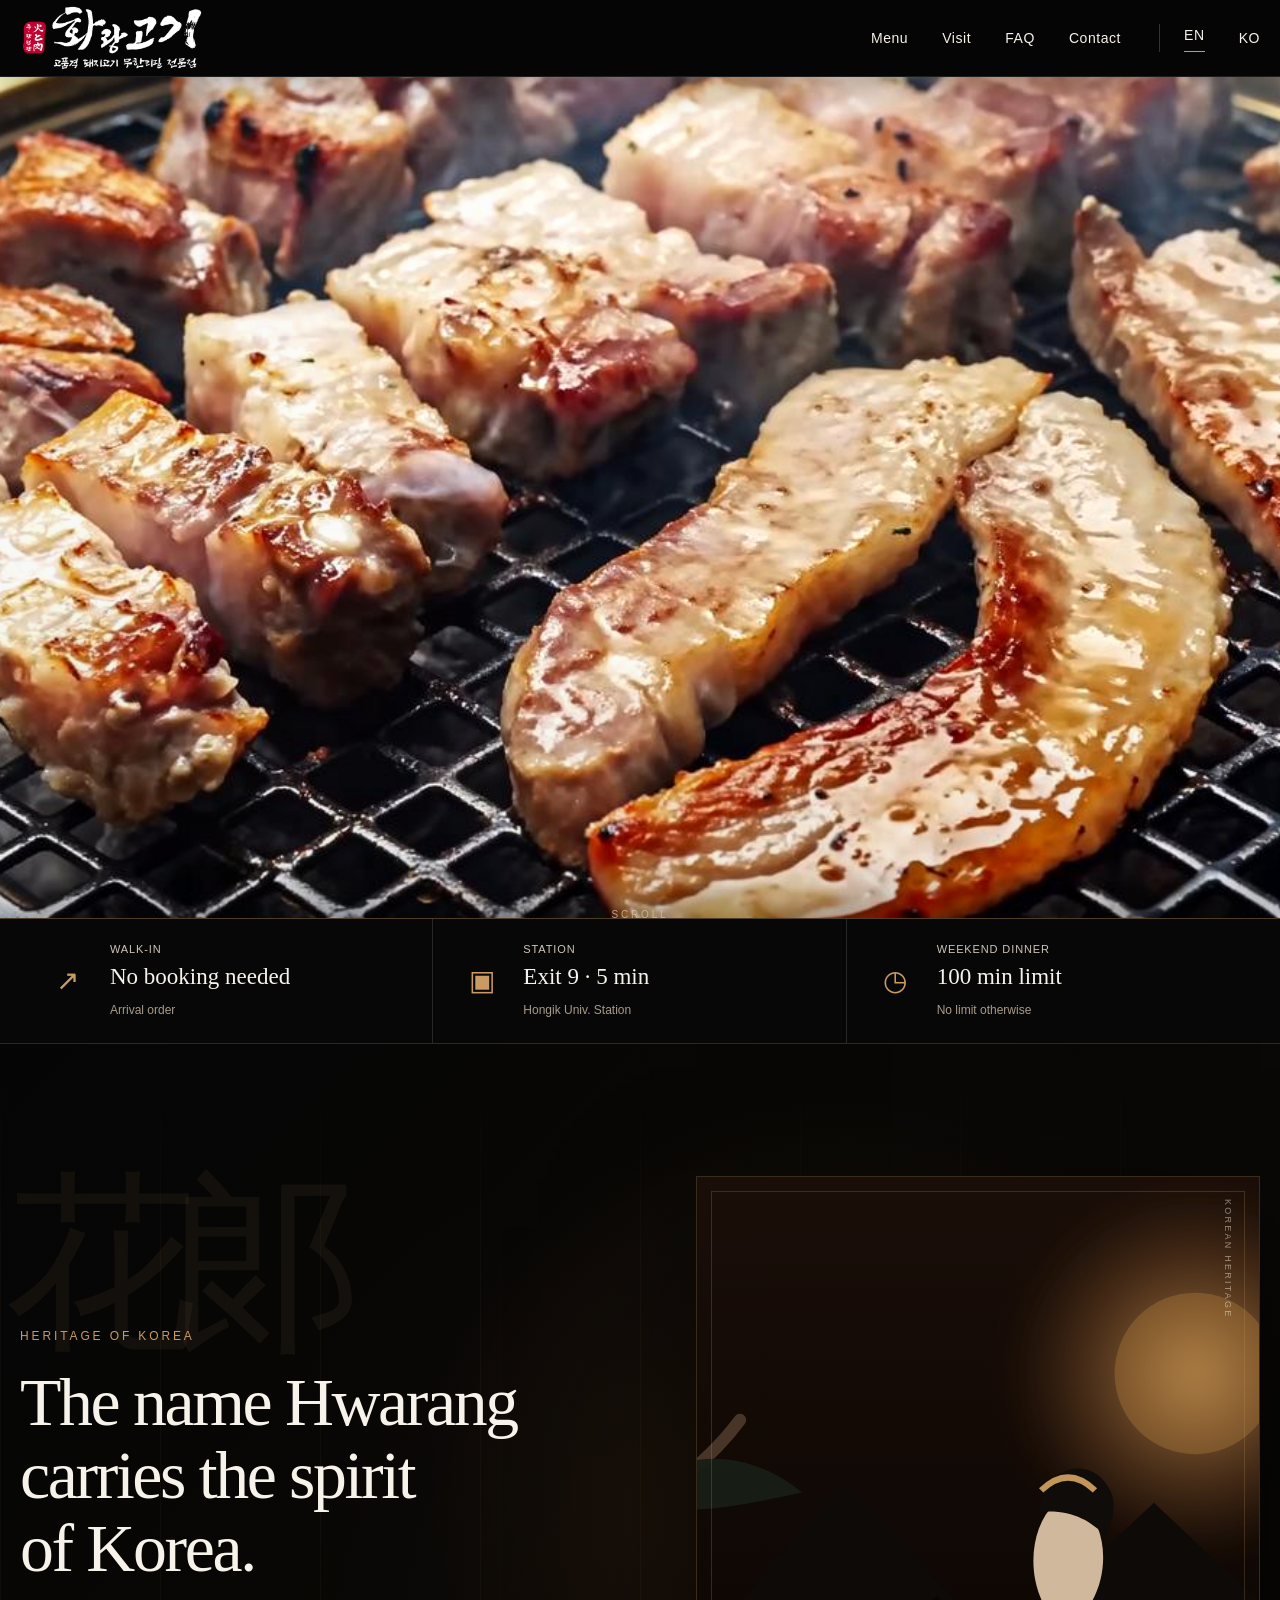
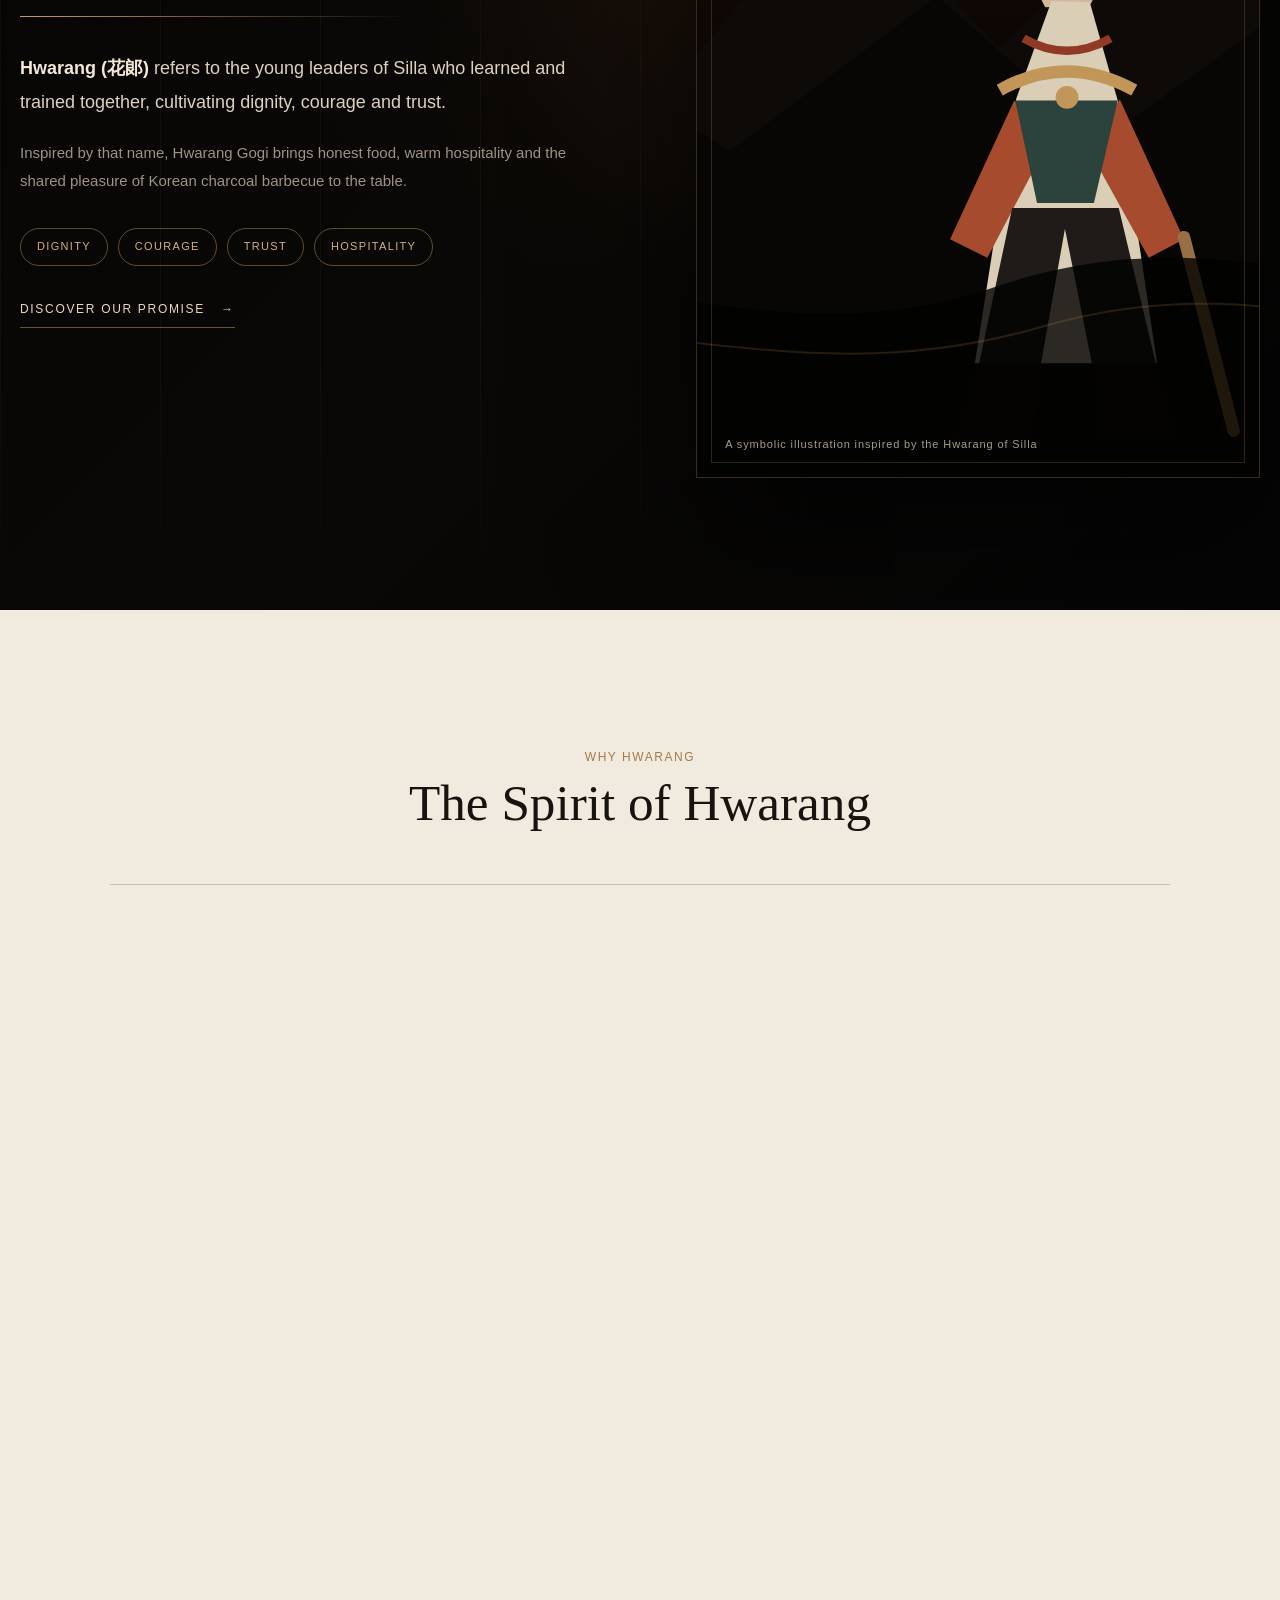
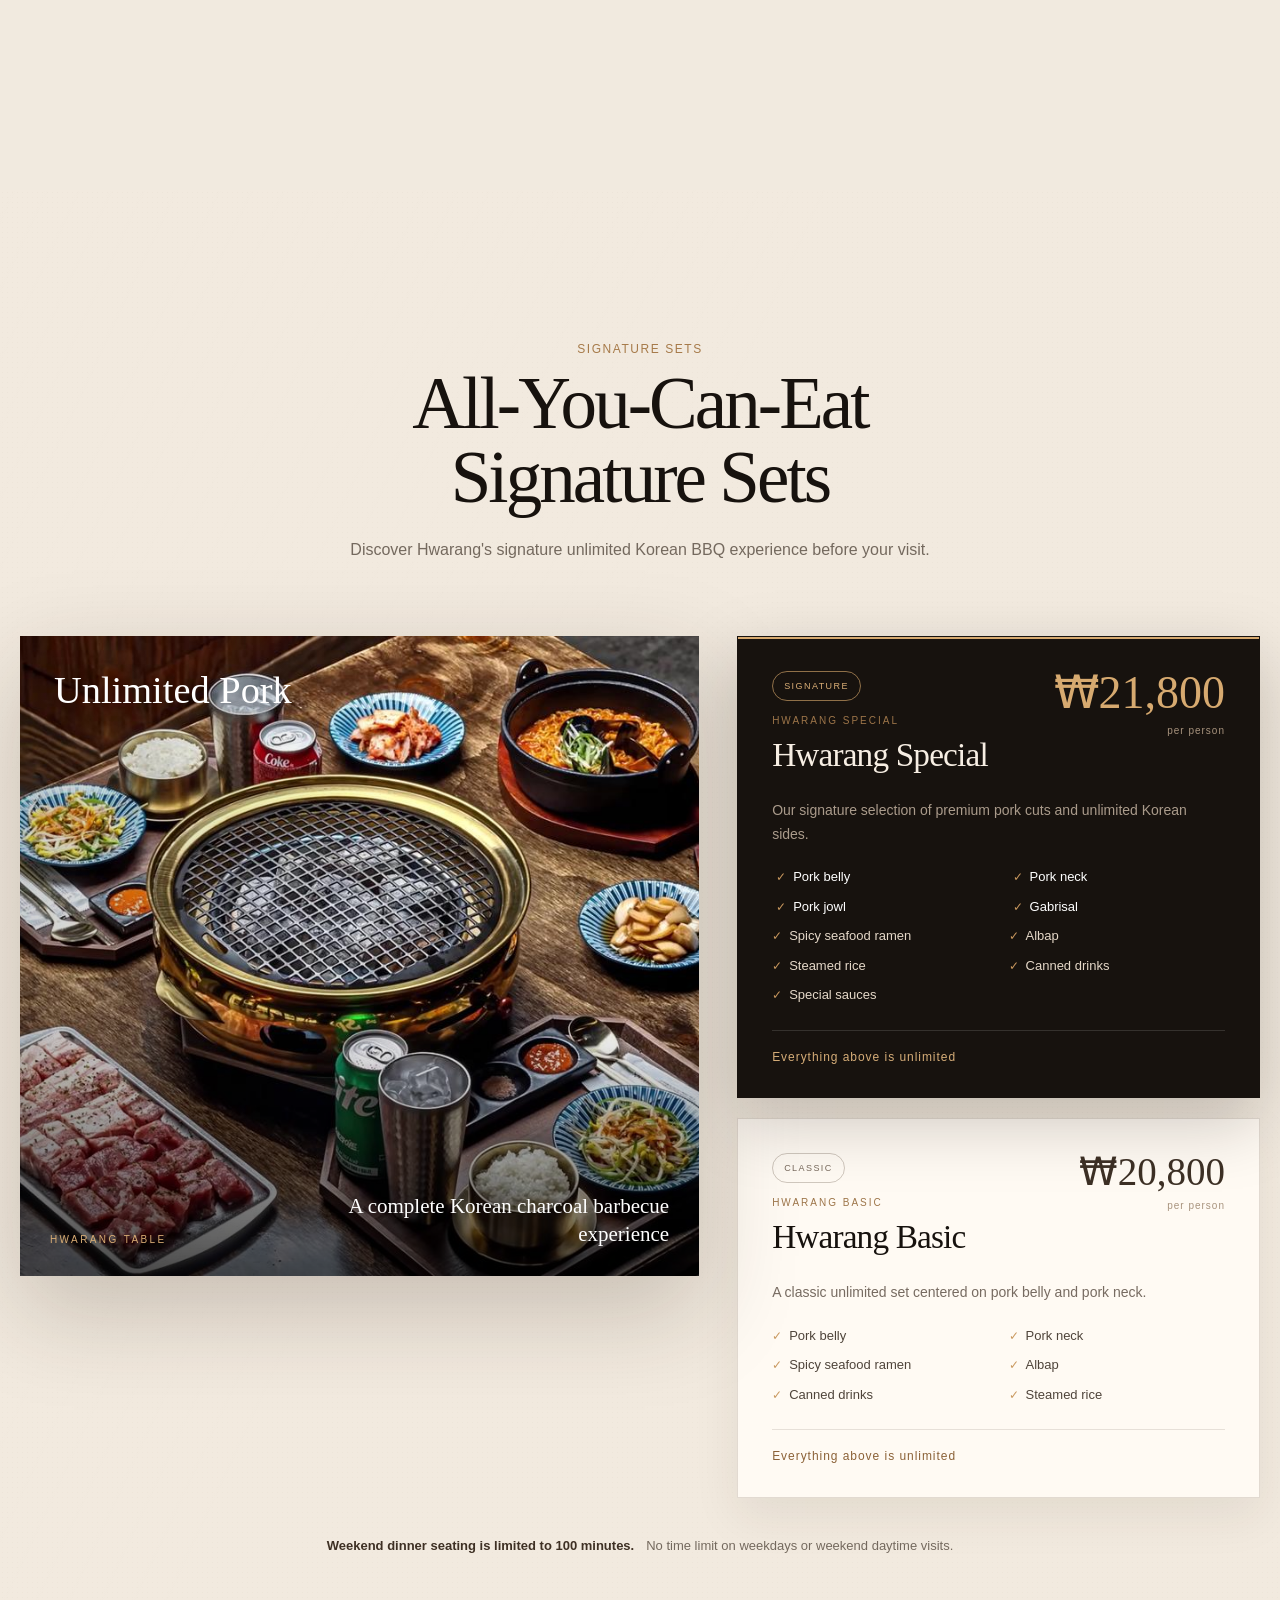
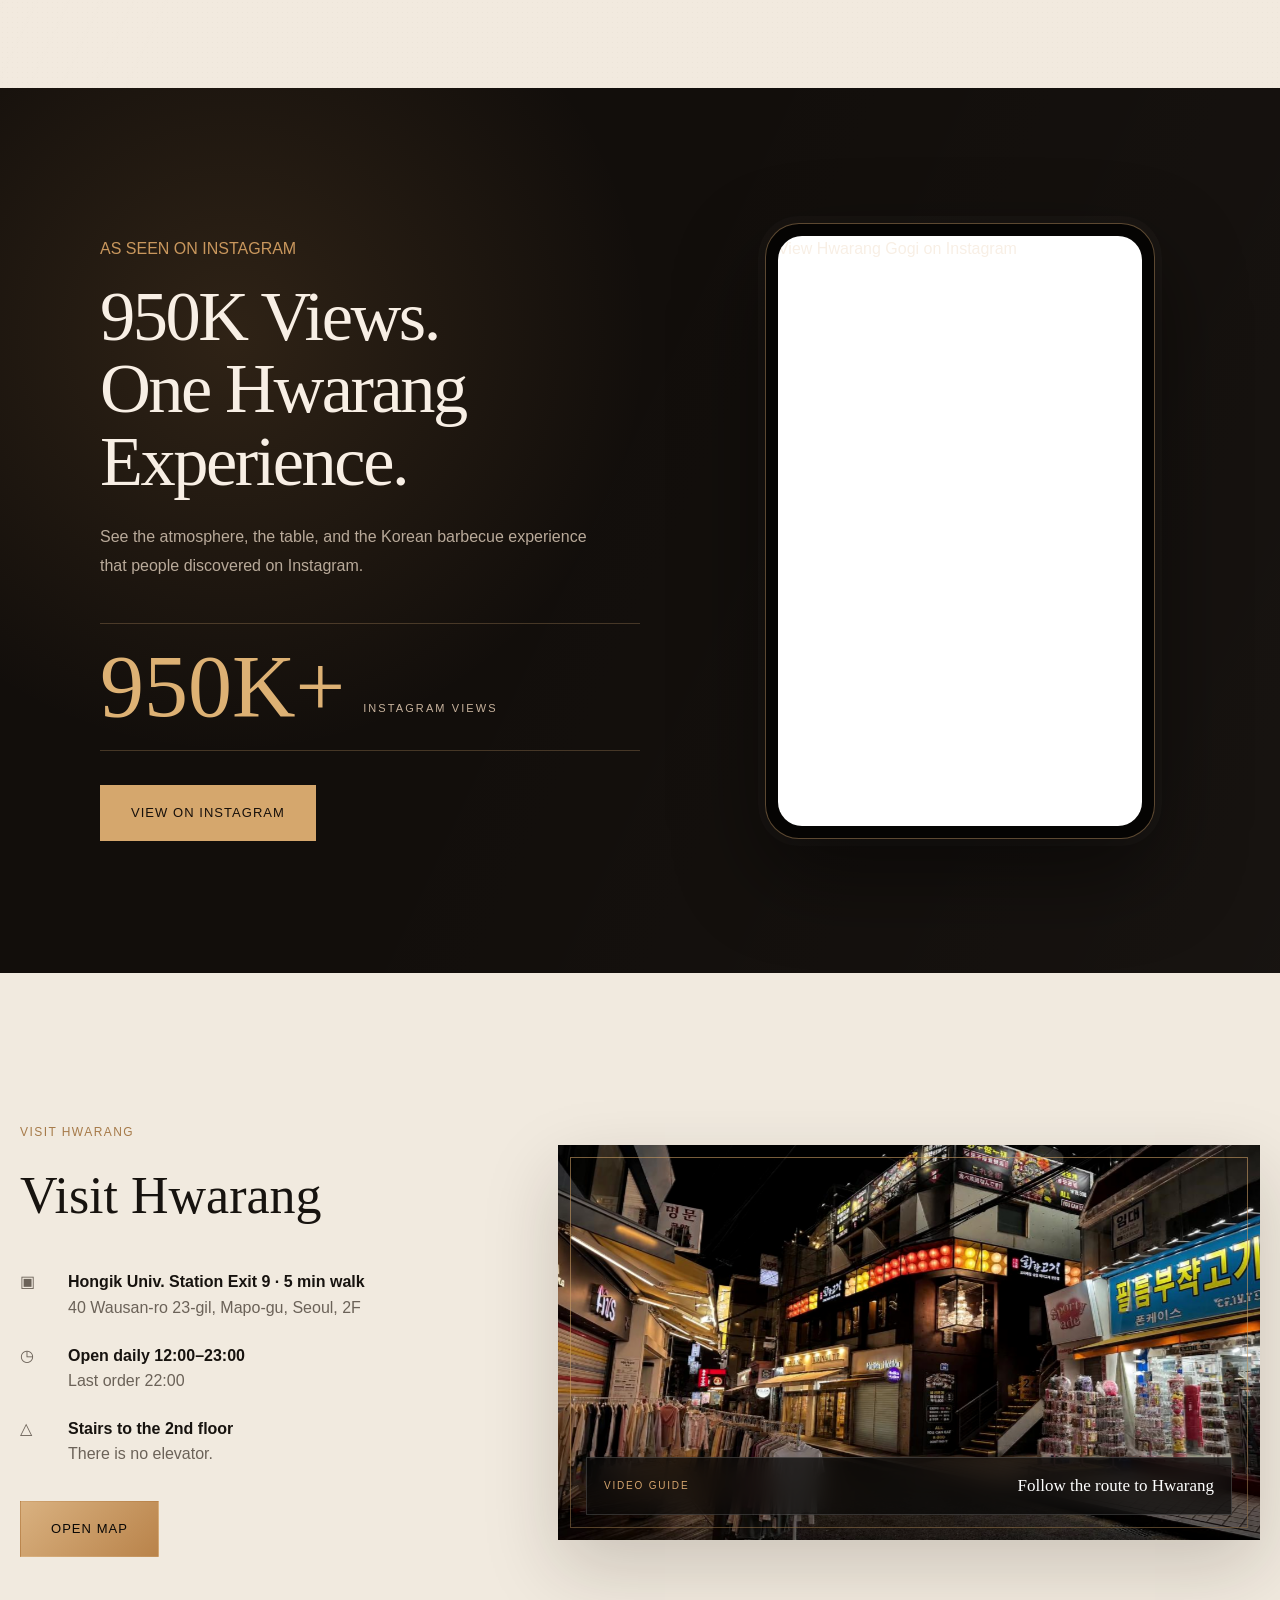
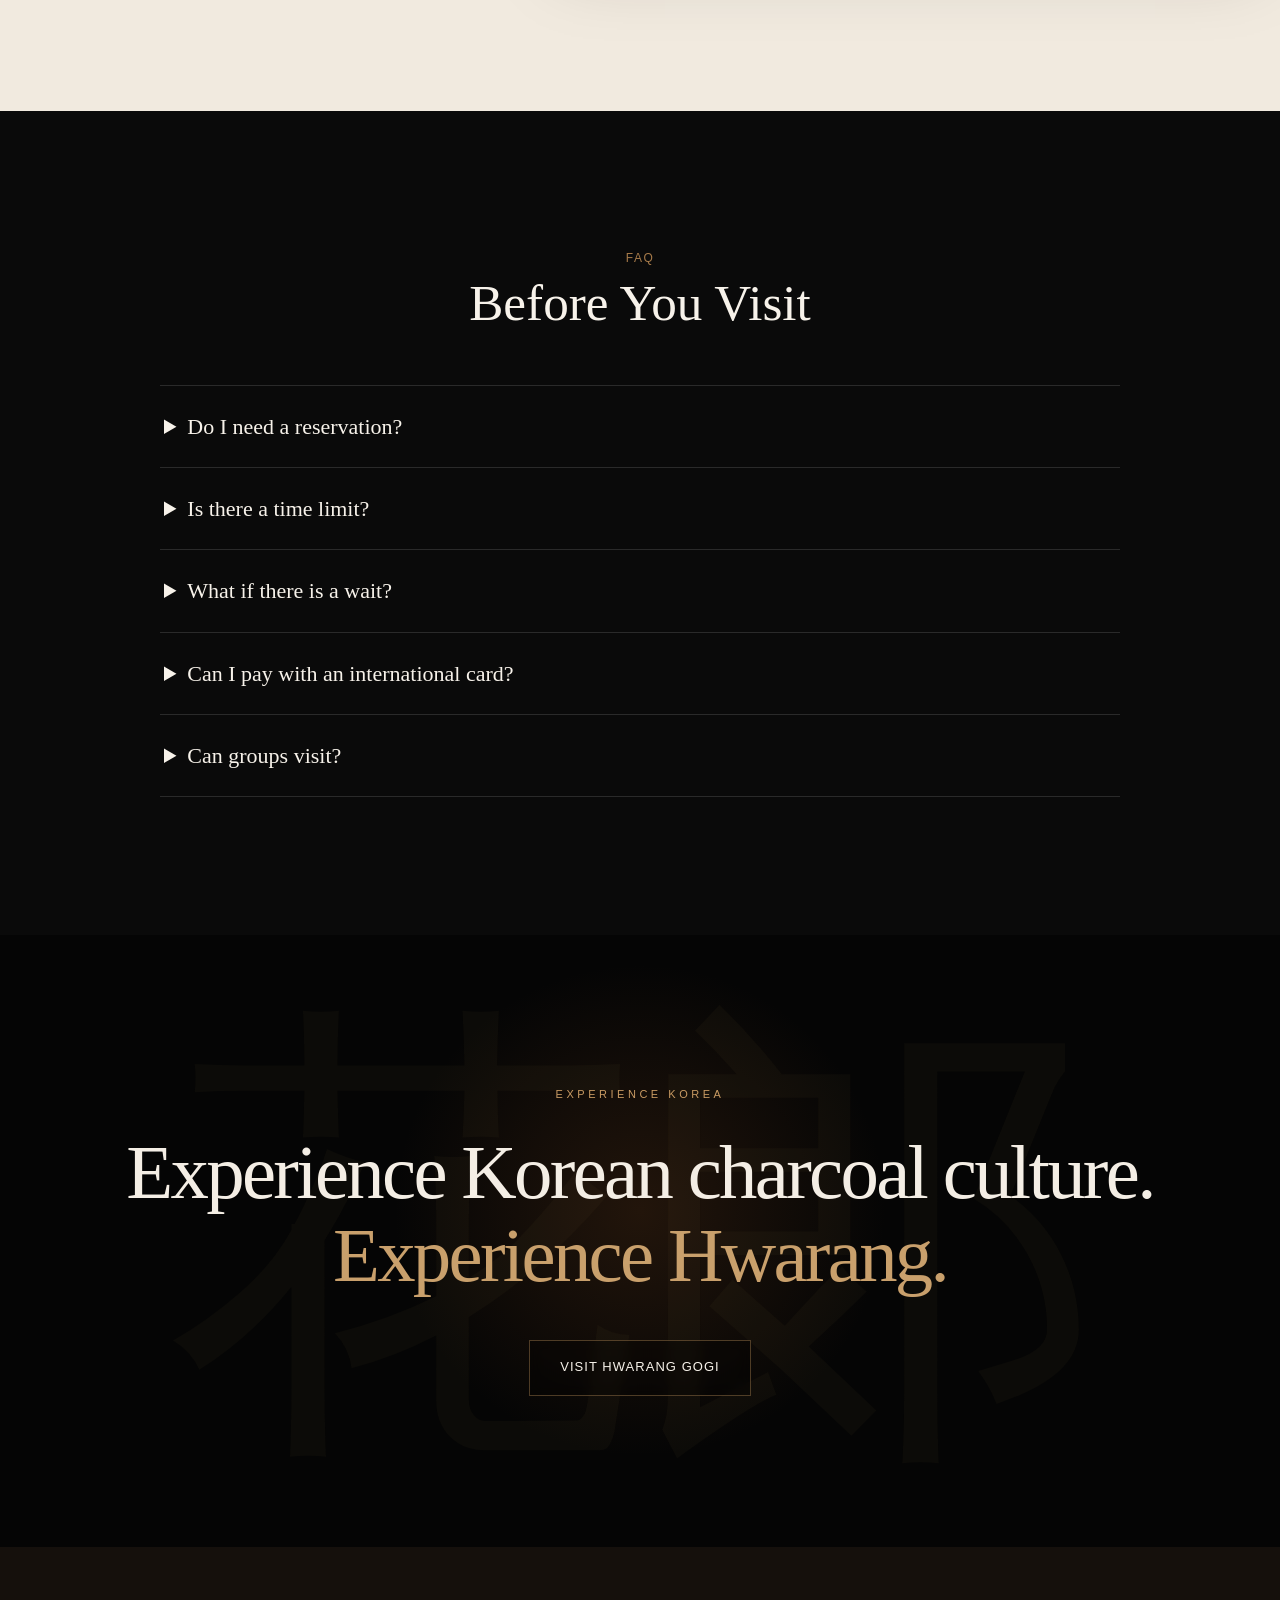
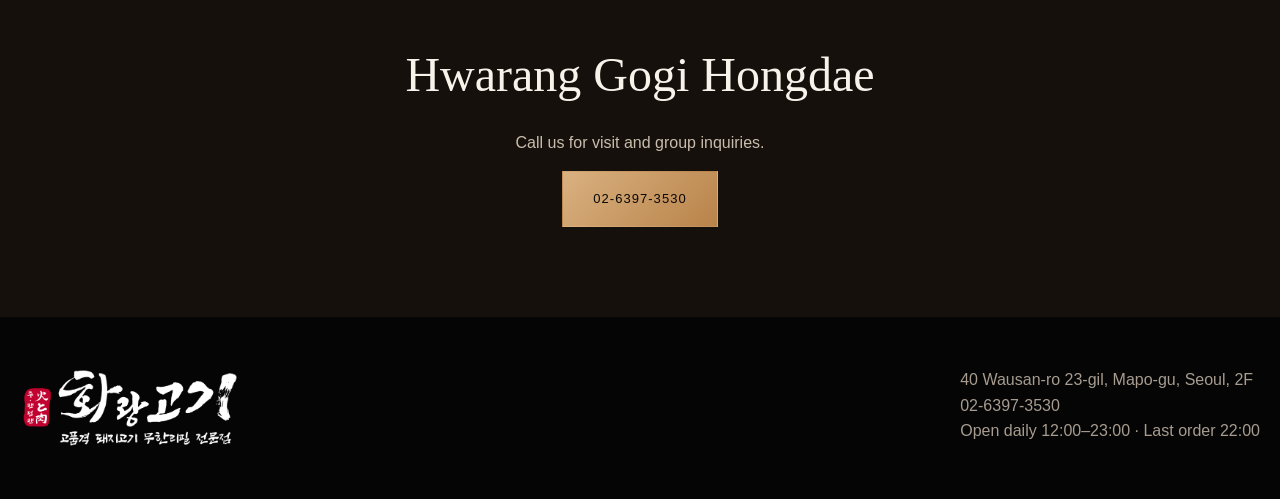
==== index.html @ f0b46b27 "Add files via upload" ====
<!DOCTYPE html>

<html lang="en"><head><meta charset="utf-8"/><meta content="width=device-width,initial-scale=1" name="viewport"/><title>Hwarang Gogi Hongdae | Charcoal All-You-Can-Eat Korean BBQ</title><meta content="Charcoal all-you-can-eat Korean pork BBQ near Hongik Univ. Station Exit 9. Standard ₩20,800 and Special ₩21,800. Walk-ins welcome." name="description"/><link rel="preconnect" href="https://fonts.googleapis.com"/><link rel="preconnect" href="https://fonts.gstatic.com" crossorigin/><link href="https://fonts.googleapis.com/css2?family=Nanum+Brush+Script&display=swap" rel="stylesheet"/><link href="assets/css/main.css?v=29.3" rel="stylesheet"/><link href="favicon-32.png" rel="icon" type="image/png" sizes="32x32"/><link href="apple-touch-icon.png" rel="apple-touch-icon"/><link href="https://hwaranggogihd.com/" rel="canonical"/><link href="https://hwaranggogihd.com/" hreflang="en" rel="alternate"/><link href="https://hwaranggogihd.com/ko/" hreflang="ko" rel="alternate"/><link href="https://hwaranggogihd.com/" hreflang="x-default" rel="alternate"/><meta content="Hwarang Gogi Hongdae | Charcoal All-You-Can-Eat Korean BBQ" property="og:title"/><meta content="Charcoal all-you-can-eat Korean pork BBQ near Hongik Univ. Station Exit 9. Standard ₩20,800 and Special ₩21,800. Walk-ins welcome." property="og:description"/><meta content="https://hwaranggogihd.com/assets/img/hero-grill.jpg" property="og:image"/><meta content="restaurant.restaurant" property="og:type"/><meta content="https://hwaranggogihd.com/" property="og:url"/><meta content="Hwarang Gogi Hongdae" property="og:site_name"/><meta content="en_US" property="og:locale"/><meta content="ko_KR" property="og:locale:alternate"/><meta content="1200" property="og:image:width"/><meta content="630" property="og:image:height"/><meta content="Hwarang Gogi Hongdae charcoal Korean BBQ table" property="og:image:alt"/><meta content="summary_large_image" name="twitter:card"/><meta content="Hwarang Gogi Hongdae | Charcoal All-You-Can-Eat Korean BBQ" name="twitter:title"/><meta content="Charcoal all-you-can-eat Korean pork BBQ near Hongik Univ. Station Exit 9. Standard ₩20,800 and Special ₩21,800." name="twitter:description"/><meta content="https://hwaranggogihd.com/assets/img/hero-grill.jpg" name="twitter:image"/><script type="application/ld+json">{"@context":"https://schema.org","@type":"Restaurant","name":"Hwarang Gogi Hongdae","alternateName":"화랑고기 홍대점","url":"https://hwaranggogihd.com/","image":["https://hwaranggogihd.com/assets/img/hero-grill.jpg","https://hwaranggogihd.com/assets/img/hwarang-signature-v24-poster.jpg"],"servesCuisine":["Korean BBQ","Korean Pork BBQ"],"priceRange":"₩₩","telephone":"+82-2-6397-3530","acceptsReservations":false,"hasMenu":"https://hwaranggogihd.com/#menu","address":{"@type":"PostalAddress","streetAddress":"2F, 40 Wausan-ro 23-gil","addressLocality":"Mapo-gu","addressRegion":"Seoul","addressCountry":"KR"}}</script>
<script type="application/ld+json">{"@context":"https://schema.org","@type":"FAQPage","mainEntity":[{"@type":"Question","name":"Do I need a reservation?","acceptedAnswer":{"@type":"Answer","text":"No reservation is needed. Guests are seated in the order they arrive."}},{"@type":"Question","name":"Is there a time limit?","acceptedAnswer":{"@type":"Answer","text":"Weekend evenings have a 100-minute time limit. There is no time limit on weekdays or weekend daytime."}},{"@type":"Question","name":"What if there is a wait?","acceptedAnswer":{"@type":"Answer","text":"Waiting times vary depending on when you visit. Please check with our staff for current seating availability."}},{"@type":"Question","name":"Can I pay with an international card?","acceptedAnswer":{"@type":"Answer","text":"Visa, Mastercard, and other internationally issued cards are accepted."}},{"@type":"Question","name":"Can groups visit?","acceptedAnswer":{"@type":"Answer","text":"Please call ahead for group visits. Calling does not guarantee a table."}}]}</script>
<script type="application/ld+json">{"@context":"https://schema.org","@type":"VideoObject","name":"Hwarang Gogi Hongdae — Charcoal Grilling","description":"Korean pork cuts grilling over charcoal at Hwarang Gogi Hongdae.","thumbnailUrl":"https://hwaranggogihd.com/assets/img/hero-v14-poster.jpg","contentUrl":"https://hwaranggogihd.com/assets/video/hwarang-hero-v14-1440p.mp4","duration":"PT8S"}</script>
<script type="application/ld+json">{"@context":"https://schema.org","@type":"VideoObject","name":"Hwarang Gogi Hongdae — Signature All-You-Can-Eat Table","description":"The Hwarang Special and Hwarang Basic all-you-can-eat sets at Hwarang Gogi Hongdae.","thumbnailUrl":"https://hwaranggogihd.com/assets/img/hwarang-signature-v24-poster.jpg","contentUrl":"https://hwaranggogihd.com/assets/video/hwarang-signature-v24.mp4","duration":"PT4S"}</script>
<script type="application/ld+json">{"@context":"https://schema.org","@type":"VideoObject","name":"Walking Directions to Hwarang Gogi Hongdae","description":"Walking route from Hongik Univ. Station Exit 9 to Hwarang Gogi Hongdae.","thumbnailUrl":"https://hwaranggogihd.com/assets/img/hwarang-visit-v18-poster.jpg","contentUrl":"https://hwaranggogihd.com/assets/video/hwarang-visit-v18.mp4","duration":"PT12S"}</script>
</head><body class="cinematic-site v25-site"><div aria-hidden="true" class="v25-splash"><div class="v25-splash-mark"><span class="v25-splash-hanja">花郞</span><span class="v25-splash-name">HWARANG</span></div></div>
<a class="skip-link" href="#main">Skip to content</a>
<header class="site-header"><div class="container"><a class="brand-logo" href="#hero"><img alt="Hwarang Gogi Hongdae" src="assets/img/hwarang-logo.png"/></a><div class="header-right"><nav aria-label="Main" class="desktop-nav"><a href="#menu">Menu</a><a href="#location">Visit</a><a href="#faq">FAQ</a><a href="#contact">Contact</a></nav><div class="desktop-lang"><a aria-current="true" href="index.html">EN</a><a href="ko/index.html">KO</a></div></div><button aria-controls="mobile-nav" aria-expanded="false" aria-label="Menu" class="nav-toggle" data-nav-toggle=""><span></span></button></div><nav aria-hidden="true" aria-label="Main" class="mobile-nav" id="mobile-nav" inert=""><a href="#menu">Menu</a><a href="#location">Visit</a><a href="#faq">FAQ</a><a href="#contact">Contact</a><a href="ko/index.html">한국어</a></nav></header>
<main id="main"><section class="hero hero-video cinematic-hero v15-hero v16-hero" data-hero-reveal="" id="hero">
<div aria-hidden="true" class="hero-bg" data-parallax="hero">
<video autoplay="" loop="" muted="" playsinline="" poster="assets/img/hero-v14-poster.jpg" preload="metadata">
<source src="assets/video/hwarang-hero-v14-1440p.mp4" type="video/mp4"/>
</video>
<div class="hero-shade"></div>
<div class="hero-ember"></div>
</div>
<div class="container hero-shell" data-cinema="hero-content">
<div class="hero-content hero-content-left">
<img alt="Hwarang Gogi Hongdae" class="hero-logo reveal-fire reveal-1" src="assets/img/hwarang-logo.png"/>
<h1 class="reveal-fire reveal-3">HWARANG GOGI<br/>CHARCOAL KOREAN<br/>PORK BBQ</h1>
<p class="hero-desc reveal-fire reveal-3">Walk-ins welcome.<br/>Guests are seated in the order they arrive.</p>
<div class="hero-actions reveal-fire reveal-4">
<a class="btn btn-ghost" href="https://www.google.com/maps/search/?api=1&amp;query=40%20Wausan-ro%2023-gil%2C%20Mapo-gu">Get Directions <span aria-hidden="true">→</span></a>
<a class="btn btn-primary" href="#menu">View Menu <span aria-hidden="true">→</span></a>
</div>
<div aria-label="All-you-can-eat prices" class="hero-prices reveal-fire reveal-5">
<article class="hero-price-card">
<span>STANDARD</span><strong>₩20,800</strong><small>per person</small>
</article>
<article class="hero-price-card hero-price-special">
<span>SPECIAL</span><strong>₩21,800</strong><small>per person</small>
</article>
</div>
<p class="hero-limit reveal-fire reveal-6"><strong>Weekend evenings: 100-minute dining time limit.</strong></p>
</div>
</div>
<div class="hero-facts">
<div class="hero-facts-inner">
<div class="fact"><span class="fact-icon">↗</span><div><small>Walk-in</small><strong>No booking needed</strong><em>Arrival order</em></div></div>
<div class="fact"><span class="fact-icon">▣</span><div><small>Station</small><strong>Exit 9 · 5 min</strong><em>Hongik Univ. Station</em></div></div>
<div class="fact"><span class="fact-icon">◷</span><div><small>Weekend Dinner</small><strong>100 min limit</strong><em>No limit otherwise</em></div></div>
</div>
</div>
<a aria-label="Scroll to the next section" class="scroll-cue" href="#source-story">SCROLL</a></section>
<section class="source-story hwarang-history cinematic-section" data-cinema="section" id="source-story">
<div class="container history-grid">
<div class="history-copy" data-cinema="headline">
<p class="eyebrow">HERITAGE OF KOREA</p>
<div aria-hidden="true" class="history-monogram">花郞</div>
<h2 class="history-title"><span>The name Hwarang</span><span>carries the spirit</span><span>of Korea.</span></h2>
<div aria-hidden="true" class="heritage-rule"></div>
<p class="source-lead"><strong>Hwarang (花郞)</strong> refers to the young leaders of Silla who learned and trained together, cultivating dignity, courage and trust.</p>
<p class="history-note">Inspired by that name, Hwarang Gogi brings honest food, warm hospitality and the shared pleasure of Korean charcoal barbecue to the table.</p>
<div aria-label="Values behind Hwarang Gogi" class="history-values"><span>DIGNITY</span><span>COURAGE</span><span>TRUST</span><span>HOSPITALITY</span></div>
<a class="history-link" href="#promise">Discover our promise <span aria-hidden="true">→</span></a>
</div>
<figure class="history-art" data-cinema="card" style="--cinema-index:1"><img alt="An ink-wash-inspired illustration symbolizing a young Hwarang of Silla" height="900" src="assets/img/hwarang-history-v19.svg" width="1200"/><figcaption>A symbolic illustration inspired by the Hwarang of Silla</figcaption></figure>
</div>
</section>
<section class="section section-light promise-section cinematic-section" data-cinema="section" id="promise"><div class="container"><div class="section-title"><p class="eyebrow">WHY HWARANG</p><h2>The Spirit of Hwarang</h2></div><div class="promise-list">
<article class="promise-row" data-cinema="row" style="--cinema-index:0"><span class="promise-no">01</span><div><h3>The Name of Hwarang</h3><p>Hwarang (花郞) were the young leaders of Korea's ancient Silla Kingdom, admired for their courage, integrity, discipline and respect. Inspired by these timeless values, Hwarang Gogi brings the spirit of Korean hospitality and charcoal barbecue to every table.</p></div></article>
<article class="promise-row" data-cinema="row" style="--cinema-index:1"><span class="promise-no">02</span><div><h3>Carefully Selected Quality</h3><p>Every cut is carefully selected to deliver freshness, consistency and exceptional quality.</p></div></article>
<article class="promise-row" data-cinema="row" style="--cinema-index:2"><span class="promise-no">03</span><div><h3>The Flavor of Charcoal Fire</h3><p>Traditional Korean charcoal enhances the natural aroma, tenderness and rich flavor of every cut.</p></div></article>
<article class="promise-row" data-cinema="row" style="--cinema-index:3"><span class="promise-no">04</span><div><h3>In the Heart of Hongdae</h3><p>Just a five-minute walk from Hongik University Station Exit 9. Follow our video guide for the easiest way to find us.</p></div></article>
</div></div></section>
<section class="section signature-v25" id="menu">
<div class="container">
<div class="section-title signature-v25-title"><p class="eyebrow">SIGNATURE SETS</p><h2>All-You-Can-Eat<br/>Signature Sets</h2><p>Discover Hwarang's signature unlimited Korean BBQ experience before your visit.</p></div>
<div class="signature-v25-grid">
<div class="signature-v25-media" data-cinema="card">
<video aria-label="Hwarang Gogi signature all-you-can-eat table" autoplay="" loop="" muted="" playsinline="" poster="assets/img/hwarang-signature-v24-poster.jpg" preload="metadata">
<source src="assets/video/hwarang-signature-v24.mp4" type="video/mp4"/>
</video>
<div aria-hidden="true" class="v25-timed-overlay"><span class="v25-timed-label" data-scene="pork">Unlimited Pork</span><span class="v25-timed-label" data-scene="fire">Charcoal Fire</span><span class="v25-timed-label" data-scene="ramen">Seafood Ramen</span><span class="v25-timed-label" data-scene="albap">Albap Included</span><span class="v25-timed-label" data-scene="final">₩21,800</span><span class="v25-timed-label" data-scene="unlimited">Everything Unlimited</span></div><div class="signature-v25-caption"><span>HWARANG TABLE</span><strong>A complete Korean charcoal barbecue experience</strong></div>
</div>
<div class="signature-v25-plans">
<article class="signature-plan signature-plan-featured v25-feature-card" data-cinema="card" data-sync-card="true">
<div class="signature-plan-head"><div><span class="signature-badge">SIGNATURE</span><p>HWARANG SPECIAL</p><h3>Hwarang Special</h3></div><div class="signature-price"><strong>₩21,800</strong><span>per person</span></div></div>
<p class="signature-plan-desc">Our signature selection of premium pork cuts and unlimited Korean sides.</p>
<ul class="signature-inclusions"><li data-sync="pork">Pork belly</li><li data-sync="pork">Pork neck</li><li data-sync="pork">Pork jowl</li><li data-sync="pork">Gabrisal</li><li data-sync="ramen">Spicy seafood ramen</li><li data-sync="albap">Albap</li><li data-sync="final">Steamed rice</li><li data-sync="final">Canned drinks</li><li data-sync="final">Special sauces</li></ul>
<div class="signature-unlimited">Everything above is unlimited</div>
</article>
<article class="signature-plan" data-cinema="card">
<div class="signature-plan-head"><div><span class="signature-badge signature-badge-muted">CLASSIC</span><p>HWARANG BASIC</p><h3>Hwarang Basic</h3></div><div class="signature-price signature-price-small"><strong>₩20,800</strong><span>per person</span></div></div>
<p class="signature-plan-desc">A classic unlimited set centered on pork belly and pork neck.</p>
<ul class="signature-inclusions"><li>Pork belly</li><li>Pork neck</li><li>Spicy seafood ramen</li><li>Albap</li><li>Canned drinks</li><li>Steamed rice</li></ul>
<div class="signature-unlimited">Everything above is unlimited</div>
</article>
</div>
</div>
<div class="signature-v25-note"><strong>Weekend dinner seating is limited to 100 minutes.</strong><span>No time limit on weekdays or weekend daytime visits.</span></div>
</div></section>

<section class="section instagram-v26 cinematic-section" data-cinema="section" id="instagram">
  <div class="container instagram-v26-grid">
    <div class="instagram-v26-copy" data-cinema="card">
      <p class="eyebrow">AS SEEN ON INSTAGRAM</p>
      <h2>950K Views.<br/>One Hwarang Experience.</h2>
      <p>See the atmosphere, the table, and the Korean barbecue experience that people discovered on Instagram.</p>
      <div class="instagram-v26-proof"><strong>950K+</strong><span>Instagram Views</span></div>
      <a class="btn btn-primary" href="https://www.instagram.com/reel/DN9mL3BgVOG/" target="_blank" rel="noopener noreferrer">View on Instagram</a>
    </div>
    <div class="instagram-v26-phone" data-cinema="card">
      <div class="instagram-v26-screen">
        <blockquote class="instagram-media" data-instgrm-captioned data-instgrm-permalink="https://www.instagram.com/reel/DN9mL3BgVOG/" data-instgrm-version="14">
          <a href="https://www.instagram.com/reel/DN9mL3BgVOG/" target="_blank" rel="noopener noreferrer">View Hwarang Gogi on Instagram</a>
        </blockquote>
      </div>
    </div>
  </div>
</section>
<section class="section section-light cinematic-section" data-cinema="section" id="location"><div class="container location-grid"><div class="location-copy"><p class="eyebrow">VISIT HWARANG</p><h2>Visit Hwarang</h2><div class="location-list"><div class="location-item"><span>▣</span><div><strong>Hongik Univ. Station Exit 9 · 5 min walk</strong><span>40 Wausan-ro 23-gil, Mapo-gu, Seoul, 2F</span></div></div><div class="location-item"><span>◷</span><div><strong>Open daily 12:00–23:00</strong><span>Last order 22:00</span></div></div><div class="location-item"><span>△</span><div><strong>Stairs to the 2nd floor</strong><span>There is no elevator.</span></div></div></div><p style="margin-top:34px"><a class="btn btn-primary" href="https://www.google.com/maps/search/?api=1&amp;query=40%20Wausan-ro%2023-gil%2C%20Mapo-gu">Open Map</a></p></div><div class="location-photo location-video" data-parallax="location"><video aria-label="Walking directions to Hwarang Gogi Hongdae" autoplay="" loop="" muted="" playsinline="" poster="assets/img/hwarang-visit-v18-poster.jpg" preload="metadata"><source src="assets/video/hwarang-visit-v18.mp4" type="video/mp4"/>Your browser does not support HTML5 video.</video><div class="location-video-badge"><span>VIDEO GUIDE</span><strong>Follow the route to Hwarang</strong></div></div></div></section>
<section class="section section-dark cinematic-section" data-cinema="section" id="faq"><div class="container"><div class="section-title"><p class="eyebrow">FAQ</p><h2>Before You Visit</h2></div><div class="faq-grid"><details><summary>Do I need a reservation?</summary><p>No reservation is needed. Guests are seated in the order they arrive.</p></details><details><summary>Is there a time limit?</summary><p>Weekend evenings have a 100-minute time limit. There is no time limit on weekdays or weekend daytime.</p></details><details><summary>What if there is a wait?</summary><p>Waiting times vary depending on when you visit. Please check with our staff for current seating availability.</p></details><details><summary>Can I pay with an international card?</summary><p>Visa, Mastercard, and other internationally issued cards are accepted.</p></details><details><summary>Can groups visit?</summary><p>Please call ahead for group visits. Calling does not guarantee a table.</p></details></div></div></section>
<section class="heritage-closing cinematic-section" data-cinema="section"><div class="heritage-closing-inner"><p>EXPERIENCE KOREA</p><h2>Experience Korean charcoal culture.<br/><span>Experience Hwarang.</span></h2><a class="btn btn-ghost" href="#location">Visit Hwarang Gogi</a></div></section>
<section class="contact-band cinematic-section" data-cinema="section" id="contact"><h2>Hwarang Gogi Hongdae</h2><p>Call us for visit and group inquiries.</p><a class="btn btn-primary" href="tel:+82263973530">02-6397-3530</a></section></main>
<footer class="footer"><div class="container footer-grid"><div><img alt="" class="footer-logo" src="assets/img/hwarang-logo.png"/></div><address>40 Wausan-ro 23-gil, Mapo-gu, Seoul, 2F<br/>02-6397-3530<br/>Open daily 12:00–23:00 · Last order 22:00</address></div></footer><nav aria-label="Quick actions" class="mobile-quick"><a href="#menu">Menu</a><a href="https://www.google.com/maps/search/?api=1&amp;query=40%20Wausan-ro%2023-gil%2C%20Mapo-gu">Directions</a><a href="tel:+82263973530">Call</a></nav><script defer="" src="assets/js/main.js"></script>
</body></html>
---- assets/css/main.css ----
:root{--bg:#080808;--panel:#111;--paper:#f1eadf;--paper2:#e9dfd1;--ink:#f7f2ea;--muted:#b7aea1;--dark:#17130f;--gold:#c99b63;--line:rgba(201,155,99,.36);--max:1440px;--serif:Georgia,'Times New Roman',serif;--sans:-apple-system,BlinkMacSystemFont,'Segoe UI','Noto Sans KR',sans-serif}
*{box-sizing:border-box}html{scroll-behavior:smooth;scroll-padding-top:82px}body{margin:0;background:var(--bg);color:var(--ink);font-family:var(--sans);line-height:1.6}a{color:inherit;text-decoration:none}img{max-width:100%;display:block}button{font:inherit}.container{width:min(calc(100% - 40px),var(--max));margin-inline:auto}.skip-link{position:fixed;left:16px;top:-80px;z-index:1000;background:#fff;color:#000;padding:10px 14px}.skip-link:focus{top:16px}.site-header{position:fixed;inset:0 0 auto;z-index:100;background:#050505;border-bottom:1px solid rgba(255,255,255,.1);box-shadow:0 10px 34px rgba(0,0,0,.28)}.site-header.scrolled{background:#050505;border-color:rgba(255,255,255,.12)}.site-header .container{height:86px;display:flex;align-items:center;justify-content:space-between}.brand-logo img{width:230px;height:auto}.desktop-nav,.desktop-lang{display:flex;align-items:center;gap:38px}.header-right{display:flex;gap:42px;align-items:center}.desktop-nav a,.desktop-lang a{font-size:14px;letter-spacing:.04em}.desktop-nav a:hover,.desktop-lang a:hover{color:var(--gold)}.desktop-lang{gap:18px;padding-left:24px;border-left:1px solid rgba(255,255,255,.18)}.desktop-lang [aria-current=true]{border-bottom:1px solid var(--gold);padding-bottom:5px}.nav-toggle,.mobile-nav{display:none}

.hero{min-height:820px;height:100svh;max-height:1080px;position:relative;overflow:hidden;background:#050505;isolation:isolate}.hero-bg{position:absolute;inset:0;z-index:-3}.hero-bg video{width:100%;height:100%;object-fit:cover;object-position:center}.hero-shade{position:absolute;inset:0;background:linear-gradient(90deg,rgba(0,0,0,.16) 0%,rgba(0,0,0,.32) 42%,rgba(0,0,0,.86) 66%,rgba(0,0,0,.96) 100%),linear-gradient(0deg,rgba(0,0,0,.8) 0%,transparent 34%,rgba(0,0,0,.16) 100%)}.hero-ember{position:absolute;inset:0;background:radial-gradient(circle at 24% 68%,rgba(177,77,18,.22),transparent 29%),radial-gradient(circle at 72% 44%,rgba(201,155,99,.08),transparent 30%);mix-blend-mode:screen;pointer-events:none}.hero-shell{height:100%;display:flex;justify-content:flex-end;align-items:center;padding-top:154px;padding-bottom:184px}.hero-content{width:min(620px,46vw);padding:34px 0 58px;position:relative}.hero-content-right{text-align:left}.hero-logo{width:min(410px,86%);margin:0 0 34px}.hero-kicker{color:var(--gold);font-size:15px;letter-spacing:.12em;margin:0 0 22px;text-transform:uppercase}.hero h1{font-family:var(--serif);font-weight:400;font-size:clamp(48px,4.35vw,74px);line-height:.98;letter-spacing:-.035em;margin:0 0 30px;max-width:660px;text-shadow:0 8px 35px rgba(0,0,0,.42)}.brush-title{font-family:'Nanum Brush Script',cursive!important;font-size:clamp(50px,4.7vw,78px)!important;line-height:1.06!important;letter-spacing:-.018em!important}.hero-desc{font-size:17px;color:#e0d7ca;max-width:560px;margin:0 0 34px}.hero-actions{display:flex;gap:14px}.btn{min-height:52px;padding:0 28px;border:1px solid var(--line);display:inline-flex;align-items:center;justify-content:center;text-transform:uppercase;font-size:13px;letter-spacing:.08em;transition:.25s}.btn:hover{transform:translateY(-2px)}.btn-primary{background:linear-gradient(135deg,#d9b180,#b9834a);color:#0a0806;border-color:transparent}.btn-ghost{background:rgba(0,0,0,.28);backdrop-filter:blur(6px)}.hero-prices{display:grid;grid-template-columns:repeat(2,minmax(0,1fr));gap:14px;margin-top:36px;max-width:590px}.hero-price-card{padding:17px 20px 16px;border:1px solid rgba(201,155,99,.52);background:linear-gradient(145deg,rgba(7,7,7,.78),rgba(20,14,9,.58));backdrop-filter:blur(12px);box-shadow:0 14px 36px rgba(0,0,0,.22)}.hero-price-card span{display:block;color:#d0aa79;letter-spacing:.13em;text-transform:uppercase;font-size:11px}.hero-price-card strong{display:block;font-family:var(--serif);font-size:31px;font-weight:400;line-height:1.15;margin-top:4px}.hero-price-card small{display:block;color:#b9ad9d;font-size:12px}.hero-price-special{background:linear-gradient(145deg,rgba(106,65,27,.6),rgba(19,13,8,.72))}.hero-limit{margin:16px 0 30px;color:#e1c49f;font-size:13px}.hero-facts{position:absolute;left:0;right:0;bottom:0;z-index:3;background:#070707;border-top:1px solid var(--line);box-shadow:0 -18px 42px rgba(0,0,0,.32)}.hero-facts-inner{width:min(calc(100% - 40px),var(--max));margin:auto;display:grid;grid-template-columns:repeat(3,1fr)}.fact{padding:22px 36px;border-right:1px solid rgba(255,255,255,.13);display:grid;grid-template-columns:42px 1fr;gap:12px;align-items:center}.fact:last-child{border-right:0}.fact-icon{font-size:28px;color:var(--gold)}.fact small{display:block;text-transform:uppercase;font-size:11px;color:#cfc5b8;letter-spacing:.08em}.fact strong{display:block;font-family:var(--serif);font-size:23px;font-weight:400}.fact em{font-style:normal;color:#a99b8a;font-size:12px}
.reveal-fire{opacity:0;transform:translateY(38px) scale(.985);filter:blur(8px);animation:fire-rise 1.25s cubic-bezier(.22,.78,.22,1) forwards;will-change:transform,opacity,filter}.reveal-1{animation-delay:.12s}.reveal-2{animation-delay:.28s}.reveal-3{animation-delay:.42s}.reveal-4{animation-delay:.62s}.reveal-5{animation-delay:.82s}.reveal-6{animation-delay:1.02s}@keyframes fire-rise{0%{opacity:0;transform:translateY(42px) scale(.98);filter:blur(6px);text-shadow:0 0 0 rgba(214,116,35,0)}55%{opacity:.72;filter:blur(2px);text-shadow:0 0 28px rgba(214,116,35,.28)}100%{opacity:1;transform:translateY(0) scale(1);filter:blur(0);text-shadow:0 0 0 rgba(214,116,35,0)}}
.section{padding:110px 0}.section-light{background:var(--paper);color:var(--dark)}.section-dark{background:#0a0a0a}.section-title{text-align:center;margin-bottom:55px}.section-title .eyebrow{color:#a67a49;text-transform:uppercase;letter-spacing:.13em;font-size:12px;margin:0 0 8px}.section-title h2{font-family:var(--serif);font-weight:400;font-size:clamp(36px,4vw,58px);margin:0;line-height:1.05}.promise-grid{display:grid;grid-template-columns:repeat(3,1fr)}.promise{padding:20px clamp(28px,5vw,72px);text-align:center;border-right:1px solid rgba(32,24,17,.18)}.promise:last-child{border-right:0}.promise-icon{font-size:34px;margin-bottom:16px}.promise h3{font-family:var(--serif);font-weight:500;font-size:25px;margin:0 0 10px}.promise p{color:#655c52;margin:0;font-size:15px}.price-wrap{display:grid;grid-template-columns:.9fr 1.1fr;border:1px solid var(--line);max-width:980px;margin:auto}.price-main{padding:46px;text-align:center;border-right:1px solid var(--line)}.price-main .label{color:var(--gold);letter-spacing:.13em;text-transform:uppercase;font-size:12px}.price-main .amount{font-family:var(--serif);font-size:64px;line-height:1;margin:12px 0}.price-main p{color:var(--muted);margin:0}.price-details{padding:42px 50px;display:flex;flex-direction:column;justify-content:center}.price-details ul{list-style:none;margin:0;padding:0}.price-details li{padding:9px 0;border-bottom:1px solid rgba(255,255,255,.08)}.price-details li:before{content:'✓';color:var(--gold);margin-right:12px}.time-note{max-width:980px;margin:18px auto 0;color:#d6cab9;text-align:center;border:1px solid rgba(201,155,99,.22);padding:15px}.menu-strip{display:grid;grid-template-columns:repeat(5,1fr);gap:15px}.meat-card{background:#111;border:1px solid rgba(255,255,255,.08)}.meat-card img{width:100%;aspect-ratio:1.25;object-fit:cover;filter:saturate(.9) contrast(1.05)}.meat-card div{padding:18px;text-align:center}.meat-card h3{margin:0;font-family:var(--serif);font-weight:400;font-size:22px}.meat-card p{margin:2px 0 0;color:var(--muted);font-size:13px}.menu-actions{text-align:center;margin-top:32px}.location-grid{display:grid;grid-template-columns:.8fr 1.2fr;gap:70px;align-items:center}.location-copy .eyebrow{color:#a67a49;text-transform:uppercase;letter-spacing:.12em;font-size:12px}.location-copy h2{font-family:var(--serif);font-size:52px;font-weight:400;margin:5px 0 32px}.location-list{display:grid;gap:22px}.location-item{display:grid;grid-template-columns:32px 1fr;gap:16px}.location-item strong{display:block}.location-item span{color:#6b6258}.location-photo{position:relative}.location-photo img{width:100%;aspect-ratio:16/9;object-fit:cover;object-position:center center}.location-photo:after{content:"";position:absolute;inset:12px;border:1px solid rgba(201,155,99,.6);pointer-events:none}.faq-grid{max-width:960px;margin:auto}.faq-grid details{border-top:1px solid rgba(255,255,255,.13)}.faq-grid details:last-child{border-bottom:1px solid rgba(255,255,255,.13)}.faq-grid summary{cursor:pointer;padding:23px 4px;font-family:var(--serif);font-size:22px}.faq-grid p{color:var(--muted);padding:0 4px 24px;margin:0}.contact-band{text-align:center;background:#15100c;padding:90px 20px}.contact-band h2{font-family:var(--serif);font-weight:400;font-size:48px;margin:0 0 12px}.contact-band p{color:#c9bdad}.footer{background:#050505;padding:50px 0;color:#a79c8f}.footer-grid{display:flex;justify-content:space-between;gap:40px}.footer-logo{width:220px}.footer address{font-style:normal}.mobile-quick{display:none}
@media(max-width:960px){.desktop-nav,.desktop-lang{display:none}.nav-toggle{display:grid;width:44px;height:44px;place-items:center;background:none;border:0;color:#fff}.nav-toggle span,.nav-toggle span:before,.nav-toggle span:after{display:block;width:24px;height:1px;background:#fff;content:'';position:relative}.nav-toggle span:before{position:absolute;top:-7px}.nav-toggle span:after{position:absolute;top:7px}.mobile-nav{display:block;position:fixed;top:0;right:0;width:min(86vw,390px);height:100dvh;background:#0a0a0a;padding:110px 36px;transform:translateX(100%);transition:.3s;z-index:90}.mobile-nav[data-open=true]{transform:none}.mobile-nav a{display:block;padding:14px 0;border-bottom:1px solid rgba(255,255,255,.1);font-size:24px}.hero{height:auto;min-height:100svh;max-height:none}.hero-shade{background:linear-gradient(0deg,rgba(0,0,0,.97) 0%,rgba(0,0,0,.72) 58%,rgba(0,0,0,.28) 100%)}.hero-bg video{object-position:38% center}.hero-shell{min-height:100svh;align-items:flex-end;padding-top:132px;padding-bottom:278px}.hero-content{width:100%;padding:0 6px 26px}.hero-logo{width:min(330px,76vw);margin-bottom:26px}.hero h1{font-size:52px;line-height:1.02;margin-bottom:24px}.brush-title{font-size:55px!important;line-height:1.08!important}.hero-prices{max-width:none}.hero-facts-inner{grid-template-columns:repeat(3,1fr);width:100%}.fact{padding:14px 15px;grid-template-columns:30px 1fr}.fact strong{font-size:16px}.fact em{display:none}.fact-icon{font-size:20px}.promise-grid,.menu-strip{grid-template-columns:1fr}.promise{border-right:0;border-bottom:1px solid rgba(32,24,17,.14);padding:35px}.price-wrap,.location-grid{grid-template-columns:1fr}.price-main{border-right:0;border-bottom:1px solid var(--line)}.location-grid{gap:40px}.footer-grid{display:grid}.mobile-quick{display:grid;position:fixed;bottom:0;left:0;right:0;z-index:80;grid-template-columns:repeat(3,1fr);background:rgba(5,5,5,.96);border-top:1px solid var(--line)}.mobile-quick a{text-align:center;padding:13px 4px;font-size:11px;text-transform:uppercase;letter-spacing:.07em}body{padding-bottom:48px}}
@media(max-width:520px){.container{width:min(calc(100% - 28px),var(--max))}.site-header .container{height:70px}.brand-logo img{width:175px}.hero-shell{padding-top:108px;padding-bottom:318px}.hero-content{padding:0 0 24px}.hero-logo{width:238px;margin-bottom:22px}.hero-kicker{font-size:11px;margin-bottom:16px}.hero h1{font-size:42px;line-height:1.04;margin-bottom:22px}.brush-title{font-size:45px!important;line-height:1.1!important}.hero-desc{font-size:14px;margin:0 0 22px}.hero-prices{gap:8px;margin-top:26px}.hero-price-card{padding:13px 12px}.hero-price-card strong{font-size:23px}.hero-limit{font-size:11px;margin:13px 0 24px}.hero-actions{display:grid;grid-template-columns:1fr 1fr}.btn{padding:0 12px;font-size:11px}.hero-facts-inner{grid-template-columns:repeat(2,1fr)}.fact{min-height:76px}.section{padding:75px 0}.section-title{margin-bottom:35px}.price-main,.price-details{padding:32px 24px}.price-main .amount{font-size:52px}.location-copy h2{font-size:42px}}

html[lang='ko'] .section-title h2,html[lang='ko'] .location-copy h2,html[lang='ko'] .contact-band h2{font-family:'Nanum Brush Script',cursive;letter-spacing:.01em}

@media (prefers-reduced-motion:reduce){.reveal-fire{opacity:1;transform:none;filter:none;animation:none}.hero-bg video{display:none}.hero-bg{background:url('../img/hero-grill.jpg') center/cover no-repeat}}

/* Hero layout V5 — logo safely below header, quieter title rhythm */
@media (min-width:961px){
  .hero{height:auto;min-height:980px;max-height:none}
  .hero-shell{min-height:980px;align-items:flex-start;padding-top:152px;padding-bottom:230px}
  .hero-content{width:min(590px,43vw);padding:0 0 64px}
  .hero-logo{width:min(390px,82%);margin:0 0 48px}
  .hero h1{font-size:clamp(46px,3.65vw,66px);line-height:1.12;letter-spacing:-.025em;margin:0 0 38px}
  .brush-title{font-size:clamp(48px,3.8vw,68px)!important;line-height:1.16!important;letter-spacing:-.01em!important}
  .hero-desc{margin-bottom:38px}
  .hero-actions{margin-bottom:0}
  .hero-prices{margin-top:58px;gap:18px;max-width:620px}
  .hero-price-card{padding:21px 24px 20px}
  .hero-price-card strong{font-size:34px;margin-top:7px}
  .hero-limit{margin:20px 0 46px}
}

@media (max-width:960px){
  .hero-shell{align-items:flex-start;padding-top:126px;padding-bottom:300px}
  .hero-content{padding-top:0}
  .hero-logo{margin-bottom:36px}
  .hero h1{line-height:1.12;margin-bottom:30px}
  .brush-title{line-height:1.16!important}
  .hero-prices{margin-top:44px}
}

@media (max-width:520px){
  .hero-shell{padding-top:102px;padding-bottom:330px}
  .hero-logo{width:230px;margin-bottom:32px}
  .hero h1{font-size:38px;line-height:1.15;margin-bottom:26px}
  .brush-title{font-size:41px!important;line-height:1.18!important}
  .hero-prices{margin-top:38px}
}


/* Hero layout V6 — smaller header brand, higher composition, clearer spacing */
@media (min-width:961px){
  html{scroll-padding-top:74px}
  .site-header .container{height:76px}
  .brand-logo img{width:184px}
  .desktop-nav,.desktop-lang{gap:34px}
  .header-right{gap:38px}

  .hero{min-height:930px}
  .hero-shell{
    min-height:930px;
    align-items:flex-start;
    padding-top:112px;
    padding-bottom:220px;
  }
  .hero-content{
    width:min(590px,43vw);
    padding:0 0 54px;
    transform:translateY(-10px);
  }
  .hero-logo{width:min(372px,80%);margin-bottom:38px}
  .hero h1{margin-bottom:32px}
  .hero-desc{margin-bottom:34px;line-height:1.75}
  .hero-actions{gap:16px}
  .btn{min-height:56px;padding-inline:30px}
  .btn span[aria-hidden="true"]{margin-left:12px;font-size:17px;transition:transform .25s ease}
  .btn:hover span[aria-hidden="true"]{transform:translateX(4px)}
  .hero-prices{margin-top:44px;gap:18px;max-width:620px}
  .hero-price-card{padding:22px 25px 21px}
  .hero-limit{margin:20px 0 40px}
}

@media (max-width:960px){
  .site-header .container{height:74px}
  .brand-logo img{width:184px}
  .hero-shell{padding-top:106px;padding-bottom:296px}
  .hero-content{transform:translateY(-8px)}
  .hero-logo{margin-bottom:30px}
  .hero-desc{line-height:1.7}
  .btn{min-height:54px}
  .btn span[aria-hidden="true"]{margin-left:9px}
  .hero-prices{margin-top:36px}
}

@media (max-width:520px){
  .site-header .container{height:64px}
  .brand-logo img{width:148px}
  .hero-shell{padding-top:86px;padding-bottom:322px}
  .hero-content{transform:translateY(-4px)}
  .hero-logo{width:218px;margin-bottom:26px}
  .hero h1{margin-bottom:23px}
  .hero-desc{margin-bottom:22px;line-height:1.65}
  .btn{min-height:50px}
  .hero-prices{margin-top:31px}
}

/* V7 — From Source to Fire brand story */
.source-story{position:relative;overflow:hidden;background:#070707;padding:150px 0 128px;color:var(--ink);border-top:1px solid rgba(201,155,99,.22)}
.source-story:before{content:"";position:absolute;inset:0;background:radial-gradient(circle at 50% 5%,rgba(175,92,28,.16),transparent 37%),linear-gradient(180deg,rgba(255,255,255,.015),transparent 28%);pointer-events:none}
.source-intro{position:relative;text-align:center;max-width:980px}
.source-intro .eyebrow{margin:0 0 18px;color:var(--gold);letter-spacing:.24em;font-size:12px}
.source-intro h2{font-family:var(--serif);font-size:clamp(48px,6vw,92px);font-weight:400;line-height:.98;letter-spacing:-.04em;margin:0}
html[lang='ko'] .source-intro h2{font-family:'Nanum Brush Script',cursive;letter-spacing:0;line-height:1.12}
.source-lead{margin:34px auto 0;max-width:760px;color:#c6bbad;font-size:18px;line-height:1.9}
.source-flow{position:relative;margin-top:72px;display:grid;grid-template-columns:repeat(5,1fr);gap:0}
.source-line{position:absolute;left:7%;right:7%;top:24px;height:1px;background:linear-gradient(90deg,transparent,var(--gold) 9%,var(--gold) 91%,transparent);opacity:.55}
.source-flow article{position:relative;text-align:center;padding:0 16px}
.source-flow article span{position:relative;z-index:1;display:grid;place-items:center;width:48px;height:48px;margin:0 auto 24px;border:1px solid rgba(201,155,99,.62);border-radius:50%;background:#080808;color:var(--gold);font-family:var(--serif)}
.source-flow article strong{display:block;font-size:12px;letter-spacing:.12em;color:#f4ede3}
.source-flow article p{margin:8px 0 0;color:#8f8375;font-size:13px}
.promise-section{padding-top:132px;padding-bottom:132px}
.promise-list{max-width:1060px;margin:0 auto;border-top:1px solid rgba(32,24,17,.2)}
.promise-row{display:grid;grid-template-columns:90px 1fr;gap:34px;padding:42px 0;border-bottom:1px solid rgba(32,24,17,.2);align-items:start}
.promise-no{font-family:var(--serif);font-size:15px;color:#a67a49;letter-spacing:.08em;padding-top:8px}
.promise-row h3{font-family:var(--serif);font-weight:400;font-size:clamp(28px,3vw,42px);line-height:1.1;margin:0 0 14px}
html[lang='ko'] .promise-row h3{font-family:'Nanum Brush Script',cursive}
.promise-row p{max-width:720px;margin:0;color:#655c52;font-size:16px;line-height:1.8}
.footer-selection{margin:14px 0 0;color:#c8a06e;font-family:var(--serif);font-size:13px;letter-spacing:.08em}
@media(max-width:960px){
 .source-story{padding:105px 0 95px}.source-flow{grid-template-columns:1fr;margin-top:72px}.source-line{left:24px;right:auto;top:20px;bottom:20px;width:1px;height:auto;background:linear-gradient(180deg,transparent,var(--gold) 8%,var(--gold) 92%,transparent)}
 .source-flow article{display:grid;grid-template-columns:48px 1fr;text-align:left;gap:20px;padding:0 0 30px}.source-flow article span{margin:0}.source-flow article strong{padding-top:6px}.source-flow article p{grid-column:2;margin-top:-20px}
 .promise-row{grid-template-columns:54px 1fr;gap:20px;padding:34px 0}
}
@media(max-width:520px){
 .source-story{padding:82px 0 76px}.source-intro h2{font-size:45px}.source-lead{font-size:15px;line-height:1.8}.source-lead br{display:none}.source-signature{margin-top:30px}.source-flow{margin-top:58px}
 .promise-section{padding-top:82px;padding-bottom:82px}.promise-row{grid-template-columns:1fr;gap:8px}.promise-no{padding:0}.promise-row h3{font-size:30px}.promise-row p{font-size:14px}
}

/* V11 — cinematic scroll direction */
:root{--cinema-ease:cubic-bezier(.22,.72,.18,1);--cinema-progress:0}
body.cinematic-site{overflow-x:hidden;background:#050505}
.cinematic-section{position:relative;isolation:isolate}
.js-cinema [data-cinema="section"]{opacity:.18;transform:translateY(86px) scale(.985);filter:blur(10px);transition:opacity 1.15s var(--cinema-ease),transform 1.25s var(--cinema-ease),filter 1.1s var(--cinema-ease)}
.js-cinema [data-cinema="section"].is-visible{opacity:1;transform:translateY(0) scale(1);filter:blur(0)}
.js-cinema [data-cinema="headline"]{opacity:0;transform:translateY(65px);filter:blur(8px);transition:opacity 1.2s var(--cinema-ease),transform 1.35s var(--cinema-ease),filter 1.1s var(--cinema-ease)}
.js-cinema [data-cinema="headline"].is-visible{opacity:1;transform:none;filter:none}
.js-cinema [data-cinema="step"],.js-cinema [data-cinema="row"],.js-cinema [data-cinema="card"]{opacity:0;transform:translateY(52px);filter:blur(6px);transition:opacity .85s var(--cinema-ease),transform 1s var(--cinema-ease),filter .85s var(--cinema-ease);transition-delay:calc(var(--cinema-index,0) * 110ms)}
.js-cinema [data-cinema="step"].is-visible,.js-cinema [data-cinema="row"].is-visible,.js-cinema [data-cinema="card"].is-visible{opacity:1;transform:none;filter:none}
.cinematic-hero .hero-bg{transform:scale(calc(1 + var(--hero-scroll,0) * .055));will-change:transform}
.cinematic-hero .hero-shell{opacity:calc(1 - var(--hero-scroll,0) * .92);transform:translateY(calc(var(--hero-scroll,0) * -54px));will-change:opacity,transform}
.cinematic-hero .hero-shade{opacity:calc(.84 + var(--hero-scroll,0) * .16)}
.scroll-cue{position:absolute;z-index:6;left:50%;bottom:120px;transform:translateX(-50%);font-size:10px;letter-spacing:.28em;color:#d8c4aa;padding:36px 0 0;opacity:.78;transition:.3s}
.scroll-cue:before{content:"";position:absolute;top:0;left:50%;width:1px;height:27px;background:linear-gradient(var(--gold),transparent);animation:cinema-cue 1.8s ease-in-out infinite}
.scroll-cue:hover{opacity:1;color:#fff}
@keyframes cinema-cue{0%,100%{transform:scaleY(.35);transform-origin:top;opacity:.35}50%{transform:scaleY(1);opacity:1}}
.source-story{min-height:900px;display:grid;align-items:center}
.source-story:after{content:"";position:absolute;inset:0;background:radial-gradient(circle at 50% 42%,rgba(153,76,26,.12),transparent 42%);opacity:calc(.25 + var(--source-progress,0) * .75);pointer-events:none;z-index:-1}
.source-flow .source-line{transform:scaleX(var(--source-progress,0));transform-origin:left;transition:transform .1s linear}
.source-flow article span{box-shadow:0 0 calc(36px * var(--source-progress,0)) rgba(201,155,99,.18)}
.promise-row:nth-child(even){transform-origin:right center}.promise-row:nth-child(odd){transform-origin:left center}
.menu-strip{perspective:1200px}.meat-card{transform-origin:center bottom;transition:transform .45s ease,border-color .45s ease}.meat-card:hover{transform:translateY(-8px) scale(1.015);border-color:rgba(201,155,99,.48)}
.location-photo{overflow:hidden}.location-photo img{transform:scale(1.08) translateY(calc(var(--location-shift,0) * -7%));will-change:transform;transition:filter .8s ease}.location-grid.is-visible .location-photo img{filter:saturate(1.04) contrast(1.03)}
.section-title h2,.source-intro h2,.location-copy h2{text-wrap:balance}
@media(min-width:961px){.promise-row[data-cinema="row"]:nth-child(odd){transform:translateX(-70px);filter:blur(6px)}.promise-row[data-cinema="row"]:nth-child(even){transform:translateX(70px);filter:blur(6px)}.promise-row[data-cinema="row"].is-visible{transform:none;filter:none}.section{padding-top:138px;padding-bottom:138px}}
@media(max-width:960px){.scroll-cue{bottom:232px}.source-story{min-height:auto}.source-flow .source-line{transform:scaleY(var(--source-progress,0));transform-origin:top}.location-photo img{transform:scale(1.04) translateY(calc(var(--location-shift,0) * -3%))}}
@media(max-width:520px){.scroll-cue{display:none}.js-cinema [data-cinema="section"]{transform:translateY(46px);filter:blur(5px)}.source-story{padding-top:100px;padding-bottom:90px}}
@media(prefers-reduced-motion:reduce){.js-cinema [data-cinema],.cinematic-hero .hero-bg,.cinematic-hero .hero-shell,.location-photo img{opacity:1!important;transform:none!important;filter:none!important;transition:none!important}.scroll-cue{display:none}.source-flow .source-line{transform:none!important}}

/* V15 — 2.6-second cinematic opening, then smoke-like copy departure */
.v15-hero .hero-shade{
  background:
    linear-gradient(90deg,rgba(0,0,0,.04) 0%,rgba(0,0,0,.08) 42%,rgba(0,0,0,.72) 70%,rgba(0,0,0,.90) 100%),
    linear-gradient(0deg,rgba(0,0,0,.62) 0%,rgba(0,0,0,.05) 38%,rgba(0,0,0,.10) 100%);
  transition:opacity .8s var(--cinema-ease),background .8s var(--cinema-ease);
}
.v15-hero .hero-shell{
  transition:opacity .8s var(--cinema-ease),transform .8s var(--cinema-ease),filter .8s var(--cinema-ease);
}
.v15-hero.hero-copy-hidden .hero-shell{
  opacity:.015!important;
  transform:translate3d(0,-20px,0) scale(.99)!important;
  filter:blur(10px);
  pointer-events:none;
}
.v15-hero.hero-copy-hidden .hero-shade{
  opacity:.34!important;
  background:
    linear-gradient(90deg,rgba(0,0,0,.02) 0%,rgba(0,0,0,.03) 70%,rgba(0,0,0,.18) 100%),
    linear-gradient(0deg,rgba(0,0,0,.34) 0%,transparent 42%,rgba(0,0,0,.04) 100%);
}
.v15-hero.hero-copy-hidden .hero-ember{opacity:.26;transition:opacity .8s ease}
.v15-hero .hero-ember{transition:opacity .8s ease}
.v15-hero.is-interacting .hero-shell,
.v15-hero:focus-within .hero-shell{
  opacity:1!important;
  transform:translate3d(0,0,0)!important;
  filter:none!important;
  pointer-events:auto;
}
.v15-hero.is-interacting .hero-shade,
.v15-hero:focus-within .hero-shade{opacity:1!important}
.v15-hero .hero-bg video{filter:saturate(1.07) contrast(1.045) brightness(1.025)}
@media(max-width:960px){
  .v15-hero.hero-copy-hidden .hero-shell{opacity:.025!important;transform:translateY(-16px) scale(.995)!important}
  .v15-hero .hero-shade{background:linear-gradient(0deg,rgba(0,0,0,.82) 0%,rgba(0,0,0,.34) 48%,rgba(0,0,0,.08) 100%)}
  .v15-hero.hero-copy-hidden .hero-shade{opacity:.28!important;background:linear-gradient(0deg,rgba(0,0,0,.25),transparent 58%)}
}
@media(prefers-reduced-motion:reduce){
  .v15-hero.hero-copy-hidden .hero-shell{opacity:1!important;transform:none!important;filter:none!important;pointer-events:auto!important}
  .v15-hero.hero-copy-hidden .hero-shade{opacity:1!important}
}


/* V16 — editorial left-aligned hero: copy first, meat revealed to the right */
@media(min-width:961px){
  .v16-hero .hero-shell{
    justify-content:flex-start;
    align-items:center;
    padding-top:132px;
    padding-bottom:174px;
  }
  .v16-hero .hero-content{
    width:min(520px,38vw);
    padding:18px 0 50px;
    text-align:left;
  }
  .v16-hero .hero-logo{
    width:min(330px,78%);
    margin:0 0 28px;
  }
  .v16-hero h1{
    max-width:510px;
    font-size:clamp(44px,3.65vw,64px);
    line-height:1.01;
    letter-spacing:-.025em;
    margin-bottom:25px;
  }
  .v16-hero .brush-title{
    font-size:clamp(47px,4vw,68px)!important;
    line-height:1.08!important;
  }
  .v16-hero .hero-desc{
    max-width:440px;
    font-size:16px;
    line-height:1.75;
    margin-bottom:28px;
  }
  .v16-hero .hero-actions{gap:12px}
  .v16-hero .btn{min-width:158px;padding-inline:20px}
  .v16-hero .hero-prices{
    max-width:510px;
    gap:12px;
    margin-top:30px;
  }
  .v16-hero .hero-price-card{padding:15px 18px 14px}
  .v16-hero .hero-price-card strong{font-size:29px}
  .v16-hero .hero-limit{margin-top:13px}
  .v16-hero .hero-shade{
    background:
      linear-gradient(90deg,rgba(0,0,0,.94) 0%,rgba(0,0,0,.83) 23%,rgba(0,0,0,.50) 42%,rgba(0,0,0,.10) 62%,rgba(0,0,0,.02) 100%),
      linear-gradient(0deg,rgba(0,0,0,.68) 0%,rgba(0,0,0,.03) 38%,rgba(0,0,0,.12) 100%);
  }
  .v16-hero .hero-ember{
    background:
      radial-gradient(circle at 22% 62%,rgba(177,77,18,.15),transparent 25%),
      radial-gradient(circle at 70% 46%,rgba(201,155,99,.055),transparent 29%);
  }
  .v16-hero.hero-copy-hidden .hero-shade{
    opacity:.30!important;
    background:
      linear-gradient(90deg,rgba(0,0,0,.10) 0%,rgba(0,0,0,.04) 38%,transparent 68%),
      linear-gradient(0deg,rgba(0,0,0,.30) 0%,transparent 44%);
  }
  .v16-hero .hero-bg video{object-position:center center}
}
@media(max-width:960px){
  .v16-hero .hero-content-left{text-align:left}
}


/* V18 — Visit section video guide */
.location-video{background:#090909;aspect-ratio:16/9;box-shadow:0 28px 70px rgba(36,24,12,.18)}
.location-video video{display:block;width:100%;height:100%;object-fit:cover;transform:scale(1.025) translateY(calc(var(--location-shift,0) * -2%));will-change:transform;filter:saturate(.96) contrast(1.035);transition:filter .8s ease}
.location-grid.is-visible .location-video video{filter:saturate(1.02) contrast(1.04)}
.location-video-badge{position:absolute;left:28px;right:28px;bottom:25px;z-index:2;padding:14px 17px;background:rgba(8,8,8,.72);border:1px solid rgba(255,255,255,.16);backdrop-filter:blur(12px);color:#fff;display:flex;align-items:center;justify-content:space-between;gap:18px}
.location-video-badge span{font-size:10px;letter-spacing:.18em;color:#d5a56e}
.location-video-badge strong{font-family:var(--serif);font-size:17px;font-weight:400;text-align:right}
.location-video:before{content:"";position:absolute;inset:0;z-index:1;pointer-events:none;background:linear-gradient(0deg,rgba(0,0,0,.35),transparent 38%)}
@media(max-width:960px){.location-video video{transform:scale(1.015) translateY(calc(var(--location-shift,0) * -1%))}.location-video-badge{left:16px;right:16px;bottom:16px;padding:11px 13px}.location-video-badge strong{font-size:14px}}
@media(max-width:520px){.location-video-badge{display:block}.location-video-badge strong{display:block;text-align:left;margin-top:4px;font-size:13px}}
@media(prefers-reduced-motion:reduce){.location-video video{transform:none!important;transition:none!important}}

/* V19 — Hwarang history brand story */
.hwarang-history{padding:132px 0;background:#070707;min-height:auto}
.history-grid{position:relative;display:grid;grid-template-columns:1.02fr .98fr;gap:clamp(50px,7vw,110px);align-items:center}
.history-copy{text-align:left;max-width:650px}
.history-copy .eyebrow{margin:0 0 20px;color:var(--gold);letter-spacing:.24em;font-size:12px}
.history-copy h2{font-family:var(--serif);font-size:clamp(46px,5.3vw,78px);font-weight:400;line-height:1.08;letter-spacing:-.035em;margin:0}
html[lang='ko'] .history-copy h2{font-family:'Nanum Brush Script',cursive;letter-spacing:0;line-height:1.18}
.history-copy .source-lead{margin:34px 0 0;max-width:620px;color:#ddd1c1;font-size:18px;line-height:1.9}
.history-copy .source-lead strong{color:#f4e8d6;font-weight:600}
.history-note{margin:20px 0 0;max-width:620px;color:#9f9385;font-size:15px;line-height:1.85}
.history-values{display:flex;flex-wrap:wrap;gap:10px;margin-top:34px}
.history-values span{border:1px solid rgba(201,155,99,.45);border-radius:999px;padding:9px 16px;color:#d4b17f;font-size:11px;letter-spacing:.12em}
.history-art{position:relative;margin:0;overflow:hidden;border:1px solid rgba(201,155,99,.3);background:#120d09;box-shadow:0 40px 100px rgba(0,0,0,.45)}
.history-art:after{content:"";position:absolute;inset:14px;border:1px solid rgba(201,155,99,.22);pointer-events:none}
.history-art img{display:block;width:100%;aspect-ratio:4/3;object-fit:cover}
.history-art figcaption{position:absolute;left:28px;bottom:24px;color:rgba(242,230,212,.68);font-size:11px;letter-spacing:.08em;z-index:2}
@media(max-width:960px){.history-grid{grid-template-columns:1fr;gap:52px}.history-copy{text-align:center;margin:auto}.history-copy .source-lead,.history-note{margin-left:auto;margin-right:auto}.history-values{justify-content:center}.history-art{max-width:720px;margin:auto}}
@media(max-width:520px){.hwarang-history{padding:94px 0}.history-copy h2{font-size:43px}.history-copy .source-lead{font-size:15px}.history-art figcaption{left:18px;bottom:16px;font-size:9px}}

/* V22 — Heritage of Korea: editorial brand storytelling */
.hwarang-history{position:relative;isolation:isolate;overflow:hidden;background:radial-gradient(circle at 64% 38%,rgba(111,67,31,.22),transparent 36%),linear-gradient(135deg,#050505 0%,#0a0806 55%,#050505 100%)}
.hwarang-history:before{content:"";position:absolute;inset:0;background:linear-gradient(90deg,rgba(201,155,99,.05) 1px,transparent 1px);background-size:12.5% 100%;mask-image:linear-gradient(to bottom,transparent,#000 20%,#000 80%,transparent);pointer-events:none;z-index:-1}
.history-grid{min-height:720px}
.history-copy{position:relative;z-index:2}
.history-monogram{position:absolute;left:-.08em;top:-.82em;font-family:'Noto Serif KR','Batang','바탕',serif;font-size:clamp(118px,15vw,230px);line-height:1;color:rgba(201,155,99,.07);letter-spacing:-.12em;pointer-events:none;user-select:none}
.history-title{position:relative}
.history-title span{display:block;transform:translateY(28px);opacity:0;filter:blur(5px);transition:opacity .9s ease,transform 1.05s cubic-bezier(.2,.75,.2,1),filter .9s ease}
.history-copy.is-visible .history-title span{transform:none;opacity:1;filter:none}
.history-copy.is-visible .history-title span:nth-child(2){transition-delay:.14s}
.history-copy.is-visible .history-title span:nth-child(3){transition-delay:.28s}
.heritage-rule{width:0;height:1px;margin:30px 0 0;background:linear-gradient(90deg,var(--gold),rgba(201,155,99,0));transition:width 1.4s .45s cubic-bezier(.2,.75,.2,1)}
.history-copy.is-visible .heritage-rule{width:min(390px,80%)}
.history-link{display:inline-flex;align-items:center;gap:16px;margin-top:34px;color:#ead8bf;font-size:12px;letter-spacing:.14em;text-transform:uppercase;border-bottom:1px solid rgba(201,155,99,.5);padding-bottom:8px;transition:color .25s,border-color .25s,gap .25s}
.history-link:hover{color:#fff3e2;border-color:var(--gold);gap:22px}
.history-art{transform:translateY(20px) scale(.97);border-color:rgba(201,155,99,.22);box-shadow:0 50px 130px rgba(0,0,0,.65)}
.history-art:before{content:"KOREAN HERITAGE";position:absolute;right:24px;top:22px;z-index:3;color:rgba(242,230,212,.54);font-size:9px;letter-spacing:.25em;writing-mode:vertical-rl}
.history-art img{filter:sepia(.12) contrast(1.04) brightness(.88);transition:transform 1.8s cubic-bezier(.2,.75,.2,1),filter 1.2s ease}
.history-art.is-visible img{transform:scale(1.035);filter:sepia(.08) contrast(1.06) brightness(.94)}
.heritage-closing{min-height:68vh;display:grid;place-items:center;text-align:center;padding:110px 24px;background:radial-gradient(circle at 50% 45%,rgba(118,67,28,.26),transparent 34%),#050505;position:relative;overflow:hidden}
.heritage-closing:before{content:"花郞";position:absolute;inset:auto 0 50%;transform:translateY(50%);font-family:'Noto Serif KR','Batang','바탕',serif;font-size:min(37vw,500px);line-height:1;color:rgba(201,155,99,.035);pointer-events:none}
.heritage-closing-inner{position:relative;z-index:1}
.heritage-closing p{color:var(--gold);font-size:11px;letter-spacing:.32em;margin:0 0 28px}
.heritage-closing h2{font-family:var(--serif);font-size:clamp(44px,6vw,90px);line-height:1.08;font-weight:400;letter-spacing:-.035em;margin:0 0 42px;color:#f4eee5}
html[lang='ko'] .heritage-closing h2{font-family:'Nanum Brush Script',cursive;letter-spacing:0;line-height:1.2}
.heritage-closing h2 span{color:#c9a06c}
@media(max-width:960px){.history-grid{min-height:auto}.history-monogram{left:50%;transform:translateX(-50%);top:-.62em}.heritage-rule{margin-left:auto;margin-right:auto}.history-link{margin-left:auto;margin-right:auto}.history-art:before{display:none}}
@media(max-width:520px){.history-title span{transform:translateY(18px)}.history-monogram{font-size:118px}.heritage-closing{min-height:56vh;padding:90px 20px}.heritage-closing h2{font-size:44px}}
@media(prefers-reduced-motion:reduce){.history-title span{opacity:1;transform:none;filter:none}.heritage-rule{width:min(390px,80%)}.history-art img{transform:none}}

/* V24 — Signature all-you-can-eat video menu */
.signature-v24{background:#f2eadf;color:#17120e;padding:132px 0 120px}
.signature-v24 .section-title{color:#17120e}
.signature-v24-title{max-width:760px;margin:0 auto 58px;text-align:center}
.signature-v24-title h2{font-size:clamp(44px,5.5vw,76px);letter-spacing:-.035em;margin-bottom:14px}
.signature-v24-title>p:last-child{color:#74695e;font-size:16px;line-height:1.75}
.signature-v24-grid{display:grid;grid-template-columns:minmax(0,1.13fr) minmax(420px,.87fr);gap:34px;align-items:start}
.signature-v24-media{position:sticky;top:104px;overflow:hidden;background:#0a0908;min-height:640px;box-shadow:0 30px 80px rgba(47,31,18,.18)}
.signature-v24-media:after{content:"";position:absolute;inset:0;pointer-events:none;background:linear-gradient(0deg,rgba(0,0,0,.62),transparent 38%)}
.signature-v24-media video{display:block;width:100%;height:100%;min-height:640px;object-fit:cover;transition:transform 1.2s cubic-bezier(.2,.75,.2,1)}
.signature-v24-media:hover video{transform:scale(1.025)}
.signature-v24-caption{position:absolute;left:30px;right:30px;bottom:28px;z-index:2;color:#fff;display:flex;align-items:flex-end;justify-content:space-between;gap:24px}
.signature-v24-caption span{font-size:10px;letter-spacing:.24em;color:#d9ad75}
.signature-v24-caption strong{max-width:360px;font-family:var(--serif);font-size:21px;font-weight:400;line-height:1.3;text-align:right}
.signature-v24-plans{display:grid;gap:18px}
.signature-plan{background:#fffaf3;border:1px solid rgba(74,52,32,.16);padding:34px 34px 30px;box-shadow:0 18px 44px rgba(57,37,20,.08)}
.signature-plan-featured{background:#17120e;color:#f7eee3;border-color:#17120e;box-shadow:0 24px 64px rgba(24,15,8,.22)}
.signature-plan-head{display:flex;justify-content:space-between;gap:28px;align-items:flex-start}
.signature-plan-head p{margin:12px 0 8px;font-size:10px;letter-spacing:.2em;color:#9d7549}
.signature-plan h3{margin:0;font-family:var(--serif);font-size:clamp(28px,2.6vw,42px);font-weight:400;line-height:1.1;letter-spacing:-.025em}
.signature-badge{display:inline-flex;border:1px solid rgba(218,170,109,.62);border-radius:999px;padding:7px 11px;color:#d9ad75;font-size:9px;letter-spacing:.16em}
.signature-badge-muted{color:#796a5d;border-color:rgba(87,69,52,.28)}
.signature-price{text-align:right;white-space:nowrap}
.signature-price strong{display:block;font-family:var(--serif);font-size:46px;font-weight:400;line-height:.95;color:#d7aa70}
.signature-price span{display:block;margin-top:8px;font-size:10px;letter-spacing:.1em;color:#a8937d}
.signature-price-small strong{font-size:39px;color:#3d3025}
.signature-plan-desc{margin:25px 0 21px;color:#aa9b8b;font-size:14px;line-height:1.7}
.signature-plan:not(.signature-plan-featured) .signature-plan-desc{color:#776b61}
.signature-inclusions{display:grid;grid-template-columns:1fr 1fr;gap:10px 20px;margin:0;padding:0;list-style:none}
.signature-inclusions li{position:relative;padding-left:17px;font-size:13px;line-height:1.5;color:#e5d8c8}
.signature-plan:not(.signature-plan-featured) .signature-inclusions li{color:#4f443a}
.signature-inclusions li:before{content:"";position:absolute;left:0;top:.63em;width:5px;height:5px;border-radius:50%;background:#c9985e}
.signature-unlimited{margin-top:25px;padding-top:17px;border-top:1px solid rgba(255,255,255,.13);font-size:12px;letter-spacing:.08em;color:#d6ad78}
.signature-plan:not(.signature-plan-featured) .signature-unlimited{border-color:rgba(74,52,32,.13);color:#8b6137}
.signature-v24-note{display:flex;justify-content:center;gap:12px;flex-wrap:wrap;margin-top:34px;color:#74695e;font-size:13px;text-align:center}
.signature-v24-note strong{color:#3e3024}
@media(max-width:1080px){.signature-v24-grid{grid-template-columns:1fr}.signature-v24-media{position:relative;top:auto;min-height:auto;aspect-ratio:16/10}.signature-v24-media video{min-height:0;aspect-ratio:16/10}.signature-v24-plans{grid-template-columns:1fr 1fr}}
@media(max-width:760px){.signature-v24{padding:94px 0 88px}.signature-v24-title{margin-bottom:38px}.signature-v24-plans{grid-template-columns:1fr}.signature-v24-media{aspect-ratio:4/3}.signature-v24-media video{aspect-ratio:4/3}.signature-plan{padding:27px 22px 25px}.signature-plan-head{display:block}.signature-price{text-align:left;margin-top:22px}.signature-price strong{font-size:42px}.signature-v24-caption{left:18px;right:18px;bottom:17px;display:block}.signature-v24-caption strong{display:block;margin-top:6px;text-align:left;font-size:16px}.signature-inclusions{gap:9px 12px}.signature-v24-note{display:block;line-height:1.7}.signature-v24-note span{display:block}}
@media(prefers-reduced-motion:reduce){.signature-v24-media video{transition:none}.signature-v24-media:hover video{transform:none}}


/* V25 — Cinematic signature menu experience */
.v25-site{background:#f2eadf}
.v25-splash{position:fixed;inset:0;z-index:9999;display:grid;place-items:center;background:#0b0907;color:#f7eee3;animation:v25SplashOut .9s 1.05s forwards;pointer-events:none}
.v25-splash-mark{display:grid;gap:9px;text-align:center;animation:v25MarkIn .85s cubic-bezier(.2,.8,.2,1) both}
.v25-splash-hanja{font-family:var(--serif);font-size:clamp(50px,8vw,92px);line-height:1;color:#d7aa70}
.v25-splash-name{font-size:10px;letter-spacing:.48em;padding-left:.48em;color:#c9b39b}
@keyframes v25MarkIn{from{opacity:0;transform:translateY(12px) scale(.97);filter:blur(8px)}to{opacity:1;transform:none;filter:none}}
@keyframes v25SplashOut{to{opacity:0;visibility:hidden}}
.signature-v25{position:relative;overflow:hidden;background:#f2eadf;color:#17120e;padding:150px 0 132px}
.signature-v25:before{content:"";position:absolute;inset:0;pointer-events:none;opacity:.32;background-image:radial-gradient(rgba(82,56,34,.08) .65px,transparent .7px),linear-gradient(115deg,rgba(255,255,255,.3),transparent 42%);background-size:5px 5px,100% 100%;mix-blend-mode:multiply}
.signature-v25 .container{position:relative;z-index:1}
.signature-v25 .section-title{color:#17120e}
.signature-v25-title{max-width:820px;margin:0 auto 72px;text-align:center}
.signature-v25-title h2{font-size:clamp(46px,5.7vw,78px);letter-spacing:-.04em;line-height:1.02;margin-bottom:20px;text-wrap:balance}
.signature-v25-title>p:last-child{color:#74695e;font-size:16px;line-height:1.75}
.signature-v25-grid{display:grid;grid-template-columns:minmax(0,1.13fr) minmax(420px,.87fr);gap:38px;align-items:start}
.signature-v25-media{position:sticky;top:104px;overflow:hidden;background:#0a0908;min-height:640px;box-shadow:0 34px 92px rgba(47,31,18,.22);transform:translateZ(0)}
.signature-v25-media:after{content:"";position:absolute;inset:0;pointer-events:none;background:linear-gradient(0deg,rgba(0,0,0,.67),transparent 42%),linear-gradient(90deg,rgba(0,0,0,.18),transparent 55%)}
.signature-v25-media video{display:block;width:100%;height:100%;min-height:640px;object-fit:cover;transition:transform 1.4s cubic-bezier(.2,.75,.2,1)}
.signature-v25-media:hover video{transform:scale(1.035)}
.signature-v25-caption{position:absolute;left:30px;right:30px;bottom:28px;z-index:3;color:#fff;display:flex;align-items:flex-end;justify-content:space-between;gap:24px}
.signature-v25-caption span{font-size:10px;letter-spacing:.24em;color:#d9ad75}
.signature-v25-caption strong{max-width:360px;font-family:var(--serif);font-size:21px;font-weight:400;line-height:1.3;text-align:right}
.v25-timed-overlay{position:absolute;inset:0;z-index:2;pointer-events:none;display:flex;align-items:flex-start;padding:34px}
.v25-timed-label{position:absolute;top:34px;left:34px;opacity:0;transform:translateY(12px);font-family:var(--serif);font-size:clamp(24px,3vw,43px);line-height:1.05;color:#fff;text-shadow:0 3px 24px rgba(0,0,0,.45);transition:opacity .28s ease,transform .35s cubic-bezier(.2,.8,.2,1)}
.v25-timed-label[data-scene="final"]{top:auto;bottom:92px;font-size:clamp(48px,7vw,92px);color:#edbd7c}
.v25-timed-label[data-scene="unlimited"]{top:auto;bottom:67px;font-family:inherit;font-size:11px;letter-spacing:.22em;text-transform:uppercase;color:#f8eee1}
.v25-timed-label.is-active{opacity:1;transform:none}
.signature-v25-plans{display:grid;gap:20px}
.signature-v25 .signature-plan{transition:transform .55s cubic-bezier(.2,.8,.2,1),box-shadow .55s ease,border-color .55s ease}
.signature-v25 .signature-plan:hover{transform:translateY(-6px);box-shadow:0 28px 74px rgba(45,28,15,.18)}
.v25-feature-card{position:relative;overflow:hidden}
.v25-feature-card:before{content:"";position:absolute;left:0;top:0;width:0;height:2px;background:#d7aa70;transition:width 1s cubic-bezier(.2,.8,.2,1)}
.v25-feature-card.is-scene-active:before{width:100%}
.signature-v25 .signature-inclusions li:before{content:"✓";width:auto;height:auto;top:.06em;background:none;color:#c9985e;font-size:12px}
.signature-v25 .signature-inclusions li{transition:color .25s ease,transform .25s ease,opacity .25s ease}
.signature-v25 .signature-inclusions li.is-sync-active{color:#fff;transform:translateX(4px)}
.signature-v25 .signature-price{transition:transform .35s ease,filter .35s ease}
.signature-v25 .signature-price.is-price-active{transform:scale(1.06);filter:drop-shadow(0 0 15px rgba(215,170,112,.34))}
.signature-v25-note{display:flex;justify-content:center;gap:12px;flex-wrap:wrap;margin-top:38px;color:#74695e;font-size:13px;text-align:center}
.signature-v25-note strong{color:#3e3024}
@media(max-width:1080px){.signature-v25-grid{grid-template-columns:1fr}.signature-v25-media{position:relative;top:auto;min-height:auto;aspect-ratio:16/10}.signature-v25-media video{min-height:0;aspect-ratio:16/10}.signature-v25-plans{grid-template-columns:1fr 1fr}}
@media(max-width:760px){.signature-v25{padding:102px 0 94px}.signature-v25-title{margin-bottom:42px}.signature-v25-title h2{font-size:clamp(42px,13vw,62px)}.signature-v25-plans{grid-template-columns:1fr}.signature-v25-media{aspect-ratio:4/3}.signature-v25-media video{aspect-ratio:4/3}.signature-v25-caption{left:18px;right:18px;bottom:17px;display:block}.signature-v25-caption strong{display:block;margin-top:6px;text-align:left;font-size:16px}.v25-timed-label{left:20px;top:20px}.v25-timed-label[data-scene="final"]{bottom:76px}.v25-timed-label[data-scene="unlimited"]{bottom:53px}.signature-v25-note{display:block;line-height:1.7}.signature-v25-note span{display:block}}
@media(prefers-reduced-motion:reduce){.v25-splash{display:none}.signature-v25-media video,.signature-v25 .signature-plan{transition:none}.signature-v25-media:hover video,.signature-v25 .signature-plan:hover{transform:none}}


/* V26 — Instagram social proof */
.instagram-v26{position:relative;overflow:hidden;background:#120e0b;color:#f8efe5;padding:132px 0}
.instagram-v26:before{content:"";position:absolute;inset:0;pointer-events:none;background:radial-gradient(circle at 18% 28%,rgba(199,143,79,.16),transparent 34%),linear-gradient(115deg,transparent 42%,rgba(255,255,255,.025));}
.instagram-v26-grid{position:relative;display:grid;grid-template-columns:minmax(0,.9fr) minmax(360px,.72fr);gap:90px;align-items:center;max-width:1080px}
.instagram-v26-copy{max-width:540px}
.instagram-v26-copy .eyebrow{color:#c9975d}
.instagram-v26-copy h2{margin:18px 0 24px;font-family:var(--serif);font-size:clamp(46px,5.5vw,78px);font-weight:400;line-height:1.03;letter-spacing:-.035em}
.instagram-v26-copy>p:not(.eyebrow){max-width:510px;color:#b9aa9a;font-size:16px;line-height:1.85}
.instagram-v26-proof{display:flex;align-items:flex-end;gap:18px;margin:42px 0 34px;padding:28px 0;border-top:1px solid rgba(222,176,119,.25);border-bottom:1px solid rgba(222,176,119,.25)}
.instagram-v26-proof strong{font-family:var(--serif);font-size:clamp(54px,7vw,88px);font-weight:400;line-height:.8;color:#ddb174}
.instagram-v26-proof span{padding-bottom:5px;font-size:11px;letter-spacing:.19em;text-transform:uppercase;color:#c8b39d}
.instagram-v26-phone{justify-self:center;width:min(100%,390px);padding:12px;border:1px solid rgba(222,176,119,.4);border-radius:34px;background:#050403;box-shadow:0 34px 90px rgba(0,0,0,.48),0 0 0 7px rgba(255,255,255,.02);transform:translateZ(0)}
.instagram-v26-screen{overflow:hidden;min-height:590px;border-radius:24px;background:#fff}
.instagram-v26-screen .instagram-media{min-width:0!important;width:100%!important;max-width:none!important;margin:0!important;border:0!important;border-radius:0!important;box-shadow:none!important}
.instagram-v26 .btn-primary{background:#d5a76d;color:#17100b}
.instagram-v26 .btn-primary:hover{background:#e3bd8b}
@media(max-width:900px){.instagram-v26-grid{grid-template-columns:1fr;gap:58px}.instagram-v26-copy{text-align:center;margin:auto}.instagram-v26-copy>p:not(.eyebrow){margin-left:auto;margin-right:auto}.instagram-v26-proof{justify-content:center}.instagram-v26-phone{width:min(100%,420px)}}
@media(max-width:560px){.instagram-v26{padding:96px 0}.instagram-v26-copy h2{font-size:clamp(42px,13vw,61px)}.instagram-v26-proof{display:block}.instagram-v26-proof span{display:block;margin-top:16px}.instagram-v26-phone{padding:8px;border-radius:25px}.instagram-v26-screen{min-height:520px;border-radius:18px}}

/* V27 — Keep the signature table video in view through the Basic plan */
@media (min-width:1081px){
  .signature-v25{overflow:visible}
  .signature-v25-grid{align-items:stretch}
  .signature-v25-media{
    position:sticky;
    top:92px;
    align-self:start;
    height:min(640px,calc(100vh - 116px));
    min-height:540px;
  }
  .signature-v25-media video{
    height:100%;
    min-height:100%;
  }
}

/* V29.1 mobile Korean brush font consistency */
html[lang='ko'] .brush-title,html[lang='ko'] .section-title h2,html[lang='ko'] .location-copy h2,html[lang='ko'] .contact-band h2,html[lang='ko'] .source-intro h2,html[lang='ko'] .promise-row h3,html[lang='ko'] .history-copy h2,html[lang='ko'] .heritage-closing h2,html[lang='ko'] .signature-plan h3,html[lang='ko'] .instagram-v26-copy h2{font-family:'Nanum Brush Script',cursive!important;font-weight:400!important;}

/* V29.1 — Mobile visit video overlay refinement */
@media (max-width: 520px) {
  .location-video-badge {
    left: 10px;
    right: 10px;
    bottom: 10px;
    display: flex;
    align-items: center;
    justify-content: flex-start;
    gap: 8px;
    padding: 7px 9px;
    background: rgba(8, 8, 8, .58);
    border-color: rgba(255, 255, 255, .12);
    backdrop-filter: blur(7px);
    -webkit-backdrop-filter: blur(7px);
  }
  .location-video-badge span {
    flex: 0 0 auto;
    font-size: 7px;
    letter-spacing: .12em;
    white-space: nowrap;
  }
  .location-video-badge strong {
    display: block;
    margin: 0;
    font-family: var(--sans);
    font-size: 10px;
    font-weight: 500;
    line-height: 1.3;
    text-align: left;
  }
  .location-video:before {
    background: linear-gradient(0deg, rgba(0,0,0,.23), transparent 28%);
  }
}

@media (max-width: 380px) {
  .location-video-badge span { display: none; }
  .location-video-badge strong { font-size: 9.5px; }
}
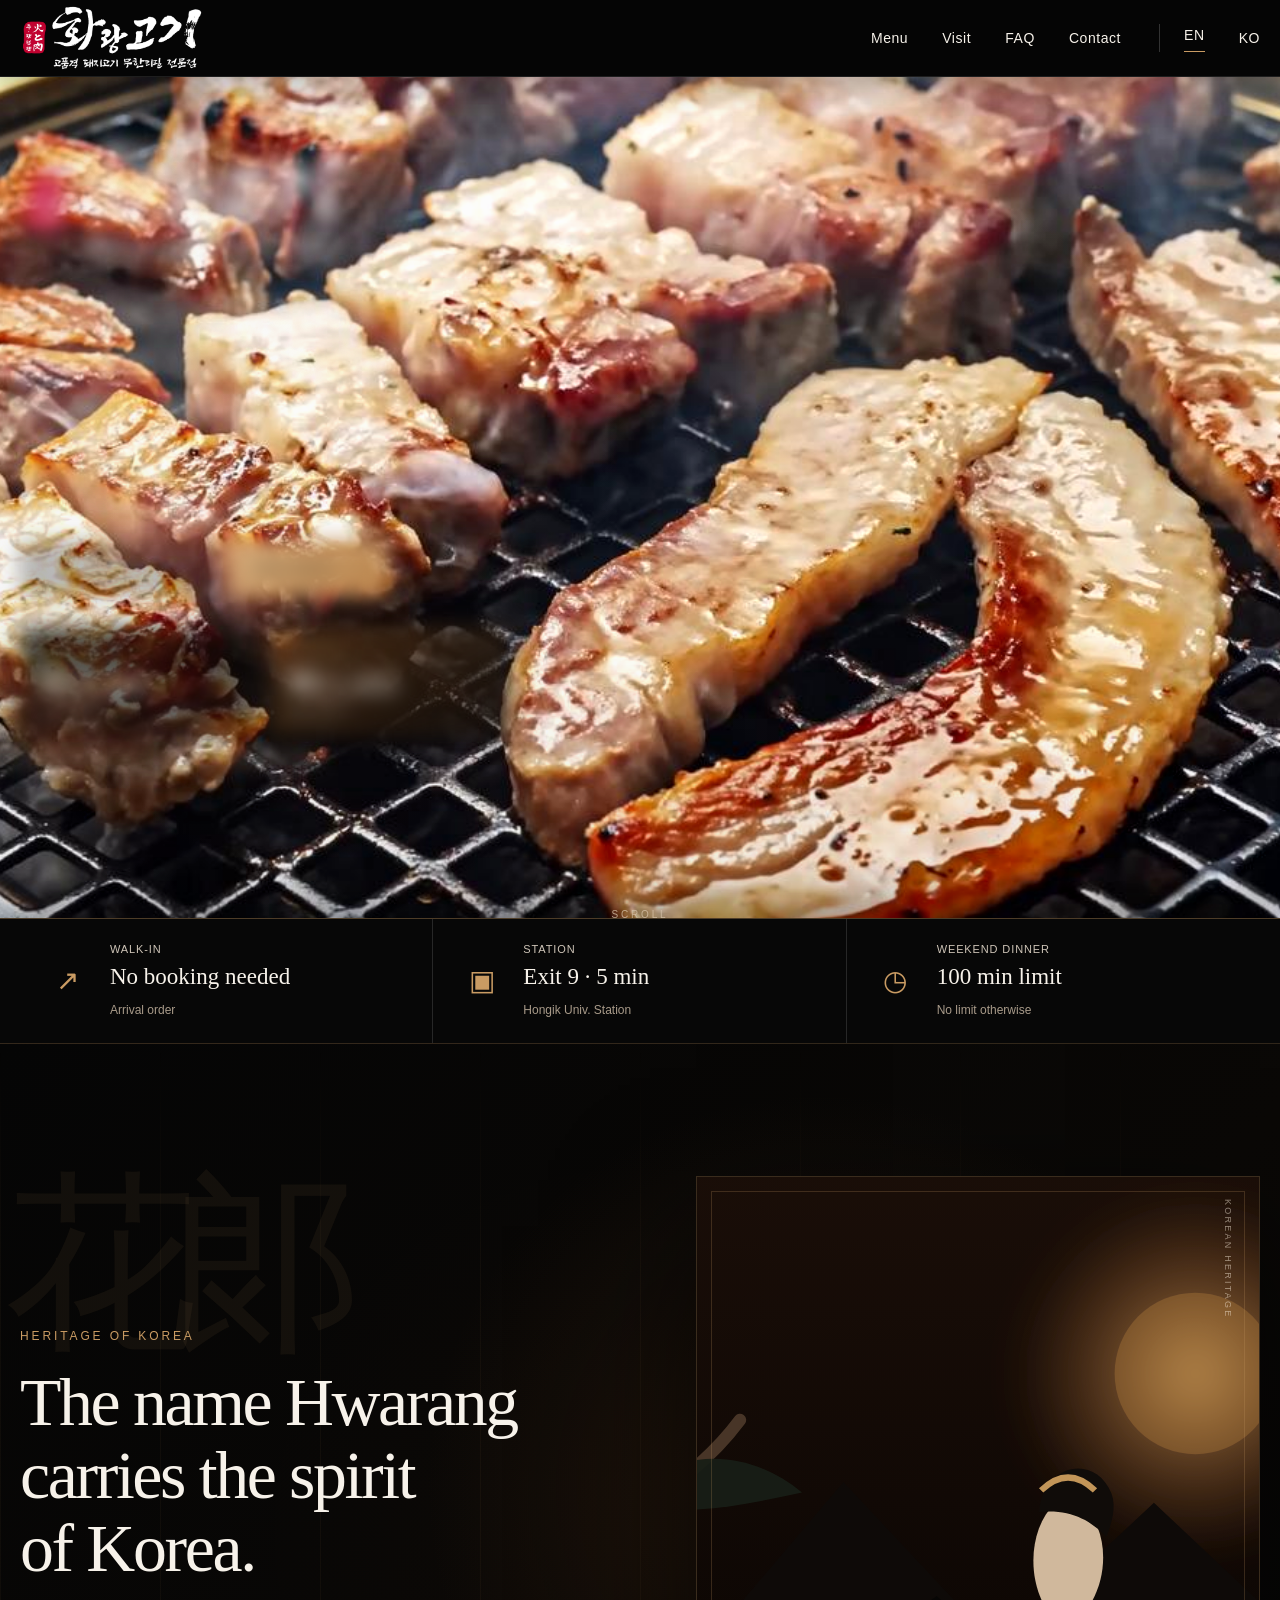
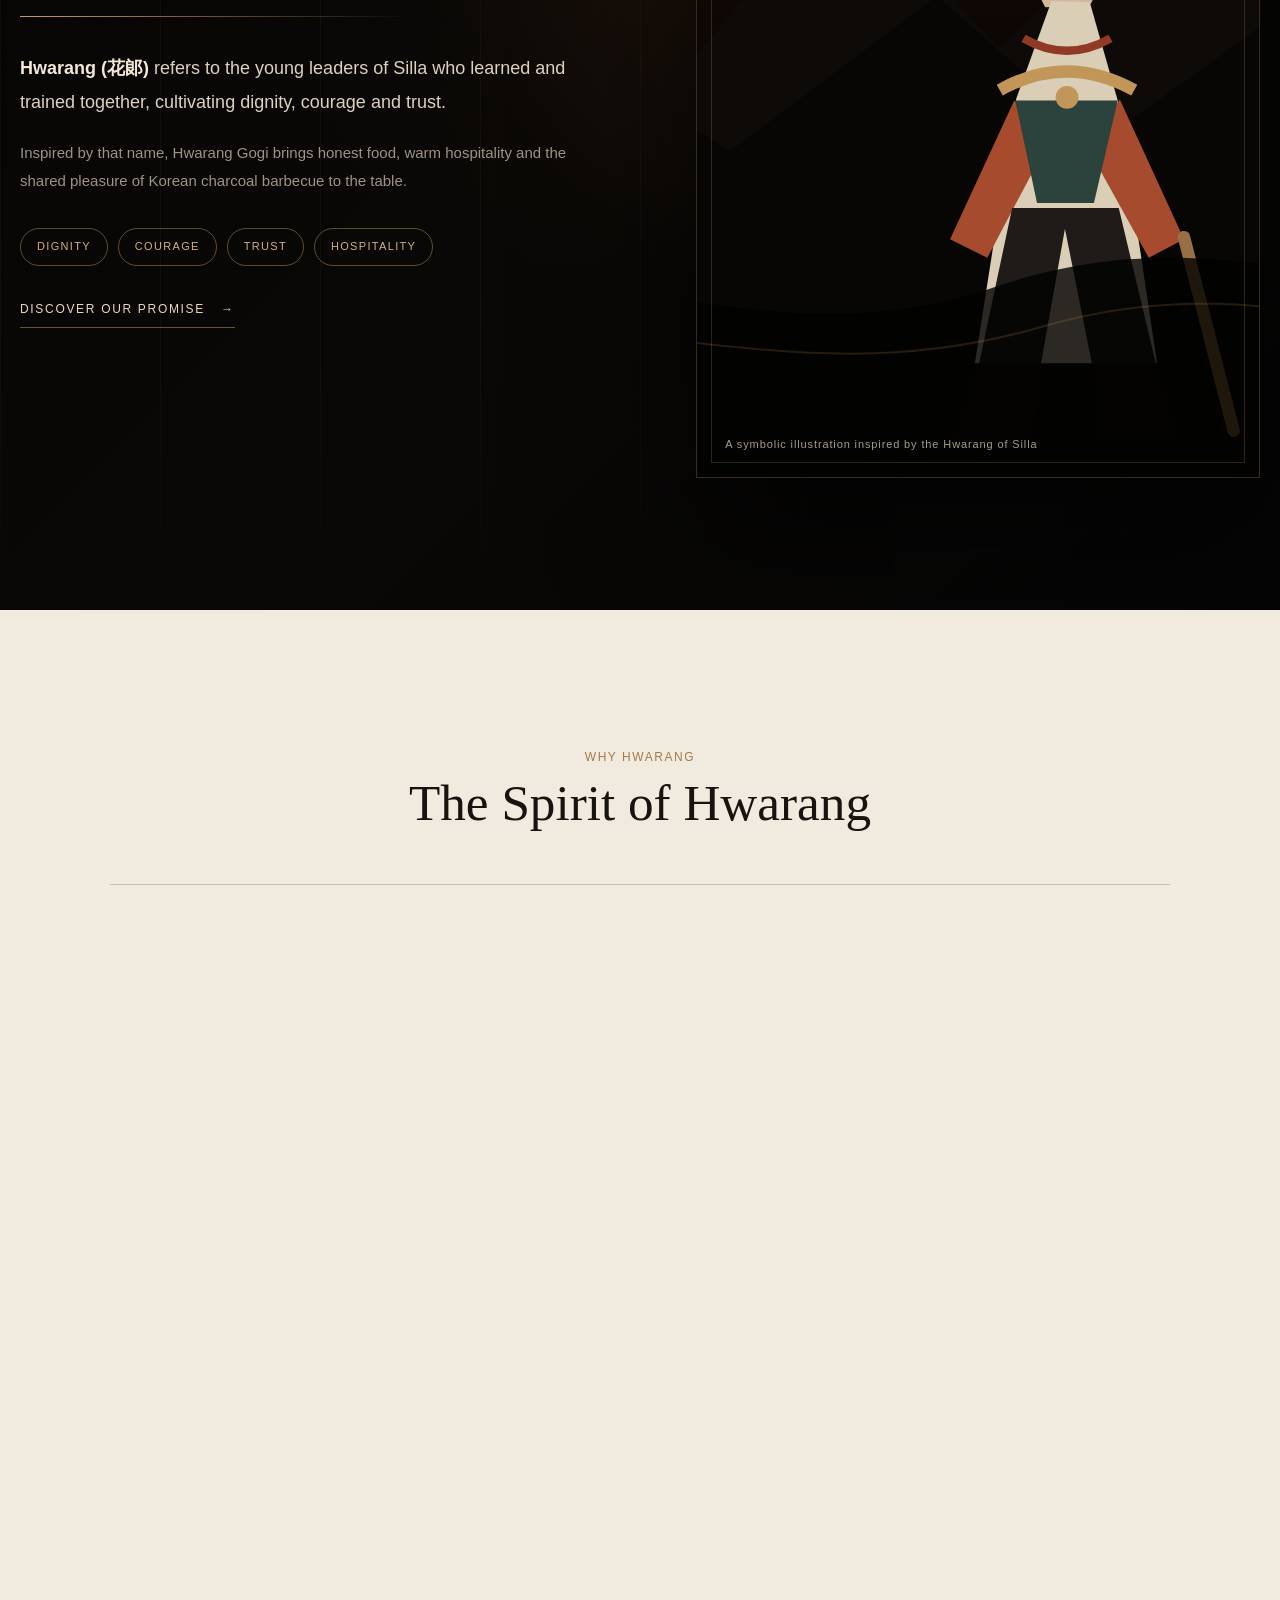
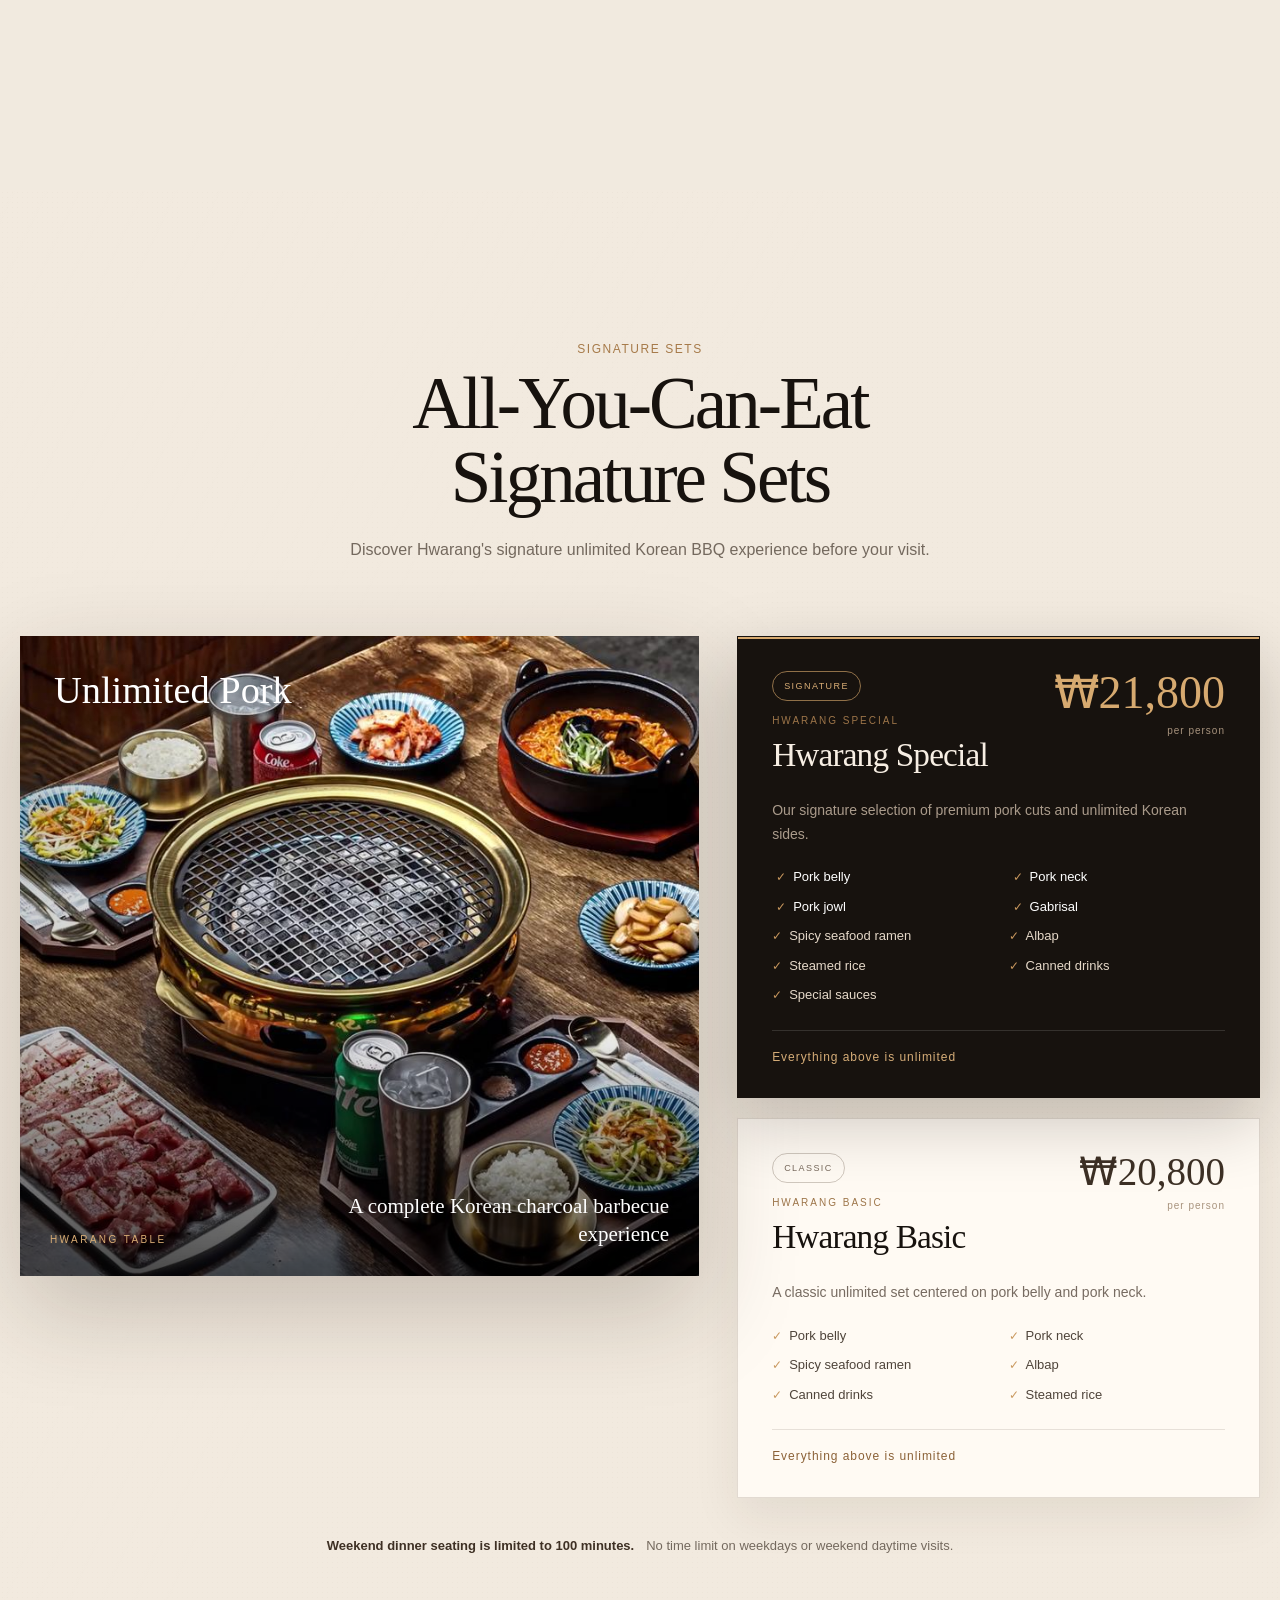
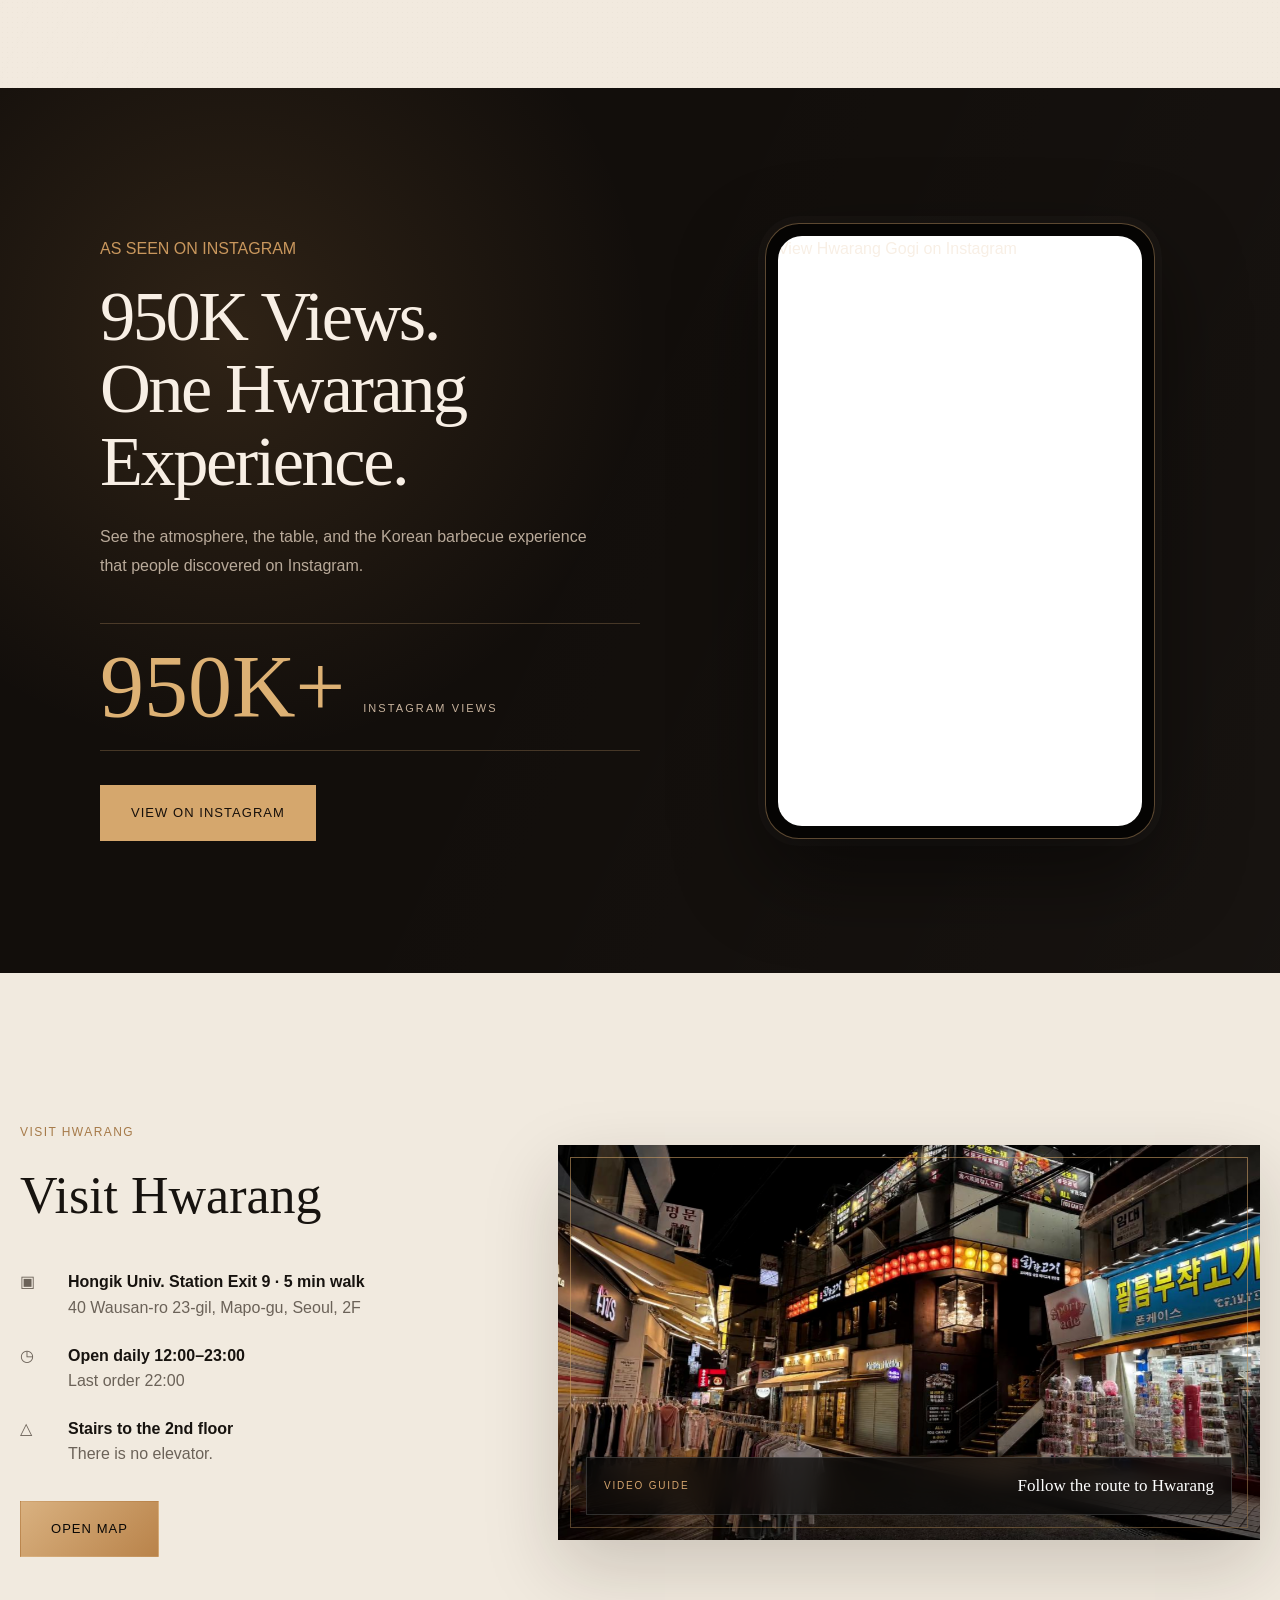
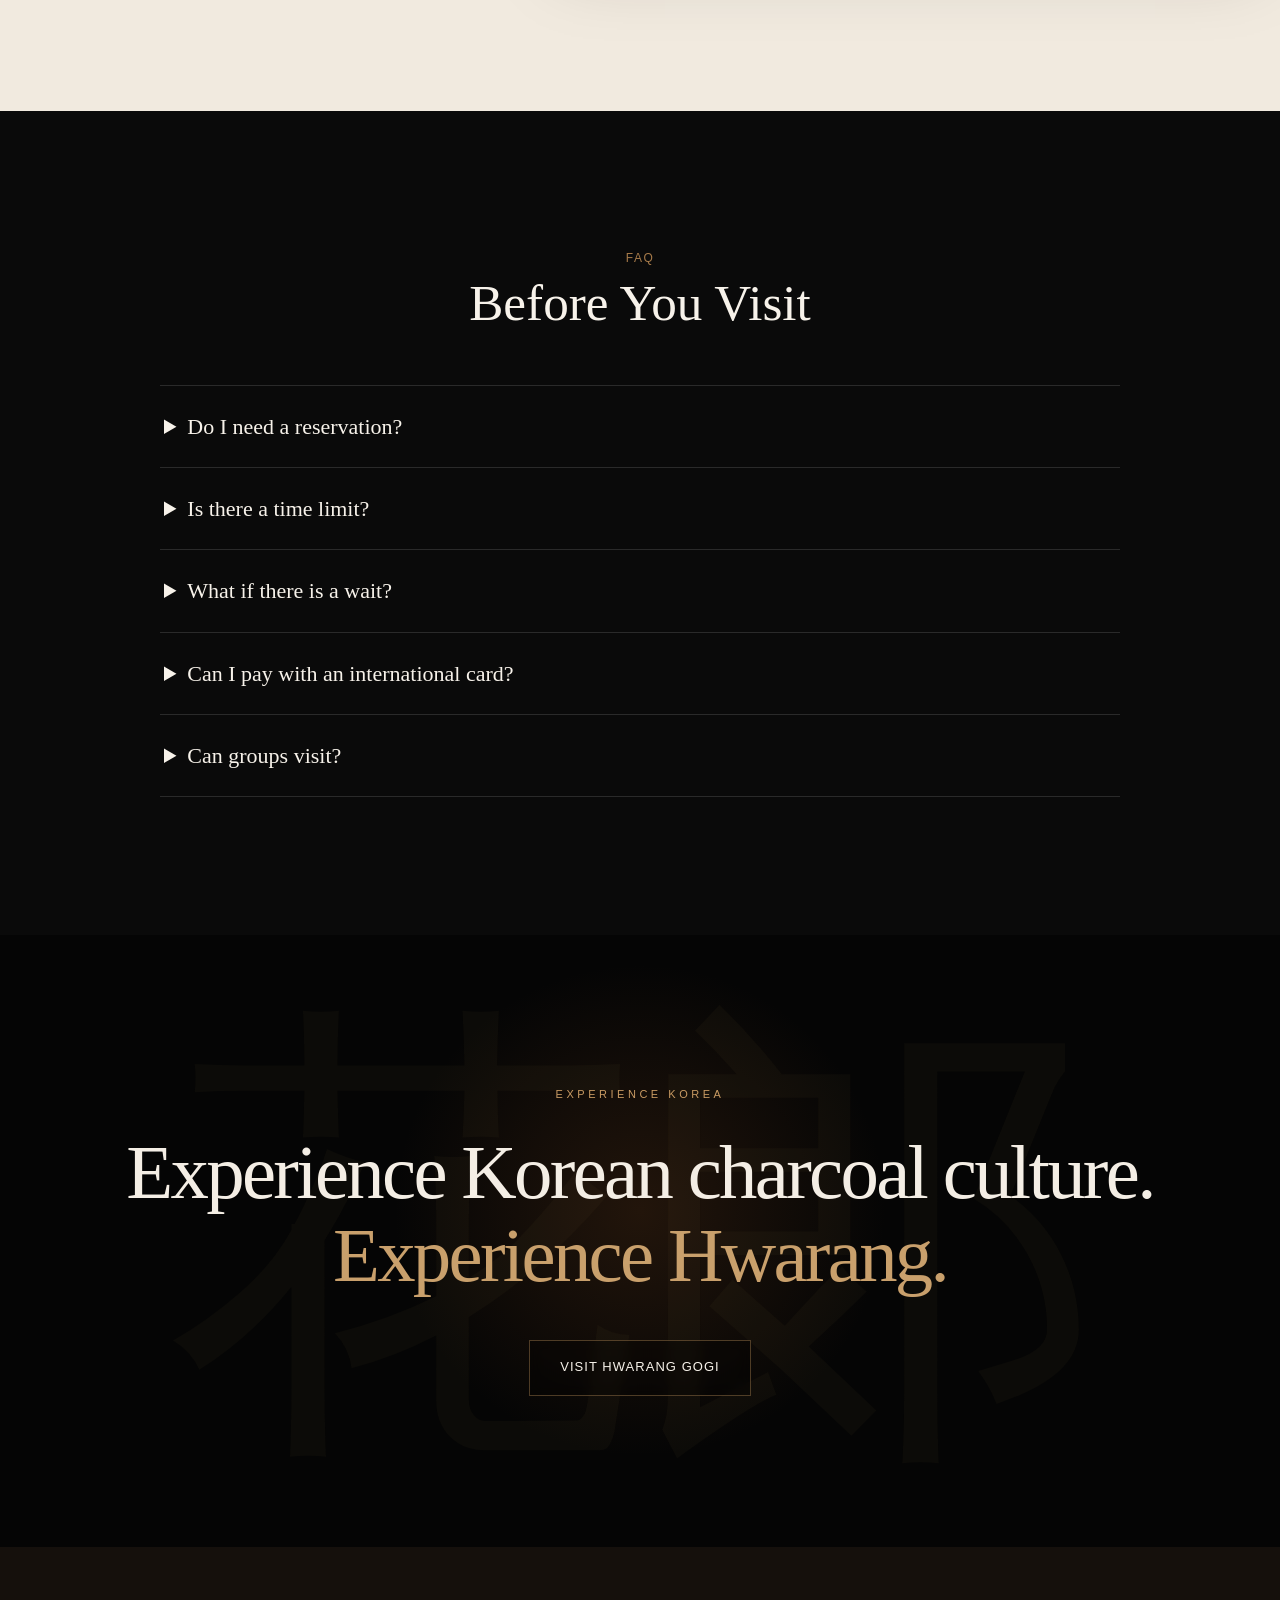
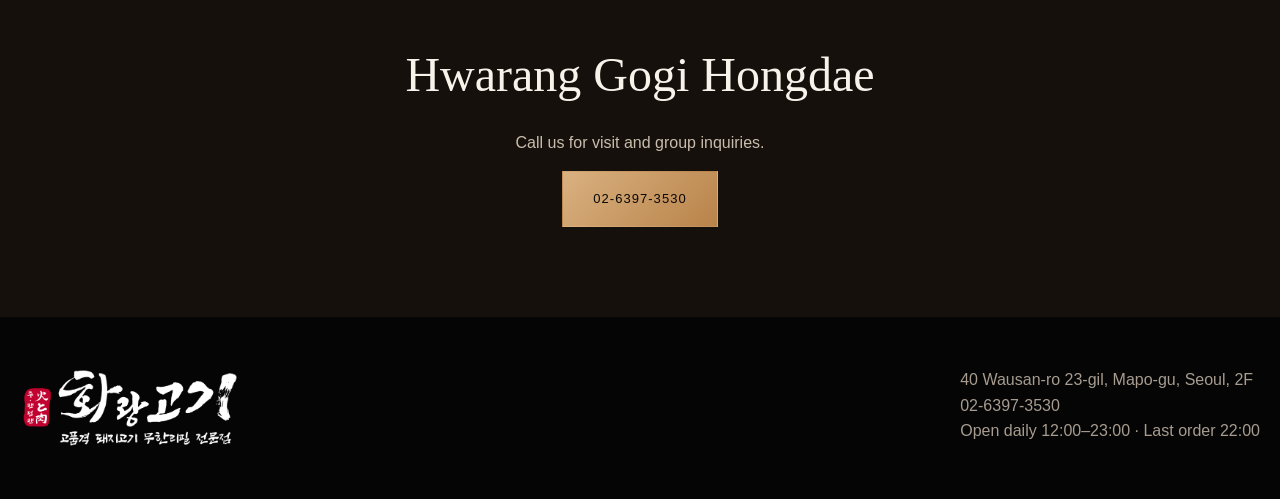
==== commit af523dd6: "Add files via upload" ====
--- a/index.html
+++ b/index.html
@@ -1,6 +1,6 @@
 <!DOCTYPE html>
 
-<html lang="en"><head><meta charset="utf-8"/><meta content="width=device-width,initial-scale=1" name="viewport"/><title>Hwarang Gogi Hongdae | Charcoal All-You-Can-Eat Korean BBQ</title><meta content="Charcoal all-you-can-eat Korean pork BBQ near Hongik Univ. Station Exit 9. Standard ₩20,800 and Special ₩21,800. Walk-ins welcome." name="description"/><link rel="preconnect" href="https://fonts.googleapis.com"/><link rel="preconnect" href="https://fonts.gstatic.com" crossorigin/><link href="https://fonts.googleapis.com/css2?family=Nanum+Brush+Script&display=swap" rel="stylesheet"/><link href="assets/css/main.css?v=29.3" rel="stylesheet"/><link href="favicon-32.png" rel="icon" type="image/png" sizes="32x32"/><link href="apple-touch-icon.png" rel="apple-touch-icon"/><link href="https://hwaranggogihd.com/" rel="canonical"/><link href="https://hwaranggogihd.com/" hreflang="en" rel="alternate"/><link href="https://hwaranggogihd.com/ko/" hreflang="ko" rel="alternate"/><link href="https://hwaranggogihd.com/" hreflang="x-default" rel="alternate"/><meta content="Hwarang Gogi Hongdae | Charcoal All-You-Can-Eat Korean BBQ" property="og:title"/><meta content="Charcoal all-you-can-eat Korean pork BBQ near Hongik Univ. Station Exit 9. Standard ₩20,800 and Special ₩21,800. Walk-ins welcome." property="og:description"/><meta content="https://hwaranggogihd.com/assets/img/hero-grill.jpg" property="og:image"/><meta content="restaurant.restaurant" property="og:type"/><meta content="https://hwaranggogihd.com/" property="og:url"/><meta content="Hwarang Gogi Hongdae" property="og:site_name"/><meta content="en_US" property="og:locale"/><meta content="ko_KR" property="og:locale:alternate"/><meta content="1200" property="og:image:width"/><meta content="630" property="og:image:height"/><meta content="Hwarang Gogi Hongdae charcoal Korean BBQ table" property="og:image:alt"/><meta content="summary_large_image" name="twitter:card"/><meta content="Hwarang Gogi Hongdae | Charcoal All-You-Can-Eat Korean BBQ" name="twitter:title"/><meta content="Charcoal all-you-can-eat Korean pork BBQ near Hongik Univ. Station Exit 9. Standard ₩20,800 and Special ₩21,800." name="twitter:description"/><meta content="https://hwaranggogihd.com/assets/img/hero-grill.jpg" name="twitter:image"/><script type="application/ld+json">{"@context":"https://schema.org","@type":"Restaurant","name":"Hwarang Gogi Hongdae","alternateName":"화랑고기 홍대점","url":"https://hwaranggogihd.com/","image":["https://hwaranggogihd.com/assets/img/hero-grill.jpg","https://hwaranggogihd.com/assets/img/hwarang-signature-v24-poster.jpg"],"servesCuisine":["Korean BBQ","Korean Pork BBQ"],"priceRange":"₩₩","telephone":"+82-2-6397-3530","acceptsReservations":false,"hasMenu":"https://hwaranggogihd.com/#menu","address":{"@type":"PostalAddress","streetAddress":"2F, 40 Wausan-ro 23-gil","addressLocality":"Mapo-gu","addressRegion":"Seoul","addressCountry":"KR"}}</script>
+<html lang="en"><head><meta charset="utf-8"/><meta content="width=device-width,initial-scale=1" name="viewport"/><title>Hwarang Gogi Hongdae | Charcoal All-You-Can-Eat Korean BBQ</title><meta content="Charcoal all-you-can-eat Korean pork BBQ near Hongik Univ. Station Exit 9. Standard ₩20,800 and Special ₩21,800. Walk-ins welcome." name="description"/><link rel="preconnect" href="https://fonts.googleapis.com"/><link rel="preconnect" href="https://fonts.gstatic.com" crossorigin/><link href="https://fonts.googleapis.com/css2?family=Nanum+Brush+Script&display=swap" rel="stylesheet"/><link href="assets/css/main.css?v=30.0" rel="stylesheet"/><link href="favicon-32.png" rel="icon" type="image/png" sizes="32x32"/><link href="apple-touch-icon.png" rel="apple-touch-icon"/><link href="https://hwaranggogihd.com/" rel="canonical"/><link href="https://hwaranggogihd.com/" hreflang="en" rel="alternate"/><link href="https://hwaranggogihd.com/ko/" hreflang="ko" rel="alternate"/><link href="https://hwaranggogihd.com/" hreflang="x-default" rel="alternate"/><meta content="Hwarang Gogi Hongdae | Charcoal All-You-Can-Eat Korean BBQ" property="og:title"/><meta content="Charcoal all-you-can-eat Korean pork BBQ near Hongik Univ. Station Exit 9. Standard ₩20,800 and Special ₩21,800. Walk-ins welcome." property="og:description"/><meta content="https://hwaranggogihd.com/assets/img/hero-grill.jpg" property="og:image"/><meta content="restaurant.restaurant" property="og:type"/><meta content="https://hwaranggogihd.com/" property="og:url"/><meta content="Hwarang Gogi Hongdae" property="og:site_name"/><meta content="en_US" property="og:locale"/><meta content="ko_KR" property="og:locale:alternate"/><meta content="1200" property="og:image:width"/><meta content="630" property="og:image:height"/><meta content="Hwarang Gogi Hongdae charcoal Korean BBQ table" property="og:image:alt"/><meta content="summary_large_image" name="twitter:card"/><meta content="Hwarang Gogi Hongdae | Charcoal All-You-Can-Eat Korean BBQ" name="twitter:title"/><meta content="Charcoal all-you-can-eat Korean pork BBQ near Hongik Univ. Station Exit 9. Standard ₩20,800 and Special ₩21,800." name="twitter:description"/><meta content="https://hwaranggogihd.com/assets/img/hero-grill.jpg" name="twitter:image"/><script type="application/ld+json">{"@context":"https://schema.org","@type":"Restaurant","name":"Hwarang Gogi Hongdae","alternateName":"화랑고기 홍대점","url":"https://hwaranggogihd.com/","image":["https://hwaranggogihd.com/assets/img/hero-grill.jpg","https://hwaranggogihd.com/assets/img/hwarang-signature-v24-poster.jpg"],"servesCuisine":["Korean BBQ","Korean Pork BBQ"],"priceRange":"₩₩","telephone":"+82-2-6397-3530","acceptsReservations":false,"hasMenu":"https://hwaranggogihd.com/#menu","address":{"@type":"PostalAddress","streetAddress":"2F, 40 Wausan-ro 23-gil","addressLocality":"Mapo-gu","addressRegion":"Seoul","addressCountry":"KR"}}</script>
 <script type="application/ld+json">{"@context":"https://schema.org","@type":"FAQPage","mainEntity":[{"@type":"Question","name":"Do I need a reservation?","acceptedAnswer":{"@type":"Answer","text":"No reservation is needed. Guests are seated in the order they arrive."}},{"@type":"Question","name":"Is there a time limit?","acceptedAnswer":{"@type":"Answer","text":"Weekend evenings have a 100-minute time limit. There is no time limit on weekdays or weekend daytime."}},{"@type":"Question","name":"What if there is a wait?","acceptedAnswer":{"@type":"Answer","text":"Waiting times vary depending on when you visit. Please check with our staff for current seating availability."}},{"@type":"Question","name":"Can I pay with an international card?","acceptedAnswer":{"@type":"Answer","text":"Visa, Mastercard, and other internationally issued cards are accepted."}},{"@type":"Question","name":"Can groups visit?","acceptedAnswer":{"@type":"Answer","text":"Please call ahead for group visits. Calling does not guarantee a table."}}]}</script>
 <script type="application/ld+json">{"@context":"https://schema.org","@type":"VideoObject","name":"Hwarang Gogi Hongdae — Charcoal Grilling","description":"Korean pork cuts grilling over charcoal at Hwarang Gogi Hongdae.","thumbnailUrl":"https://hwaranggogihd.com/assets/img/hero-v14-poster.jpg","contentUrl":"https://hwaranggogihd.com/assets/video/hwarang-hero-v14-1440p.mp4","duration":"PT8S"}</script>
 <script type="application/ld+json">{"@context":"https://schema.org","@type":"VideoObject","name":"Hwarang Gogi Hongdae — Signature All-You-Can-Eat Table","description":"The Hwarang Special and Hwarang Basic all-you-can-eat sets at Hwarang Gogi Hongdae.","thumbnailUrl":"https://hwaranggogihd.com/assets/img/hwarang-signature-v24-poster.jpg","contentUrl":"https://hwaranggogihd.com/assets/video/hwarang-signature-v24.mp4","duration":"PT4S"}</script>
@@ -115,5 +115,5 @@
 <section class="section section-dark cinematic-section" data-cinema="section" id="faq"><div class="container"><div class="section-title"><p class="eyebrow">FAQ</p><h2>Before You Visit</h2></div><div class="faq-grid"><details><summary>Do I need a reservation?</summary><p>No reservation is needed. Guests are seated in the order they arrive.</p></details><details><summary>Is there a time limit?</summary><p>Weekend evenings have a 100-minute time limit. There is no time limit on weekdays or weekend daytime.</p></details><details><summary>What if there is a wait?</summary><p>Waiting times vary depending on when you visit. Please check with our staff for current seating availability.</p></details><details><summary>Can I pay with an international card?</summary><p>Visa, Mastercard, and other internationally issued cards are accepted.</p></details><details><summary>Can groups visit?</summary><p>Please call ahead for group visits. Calling does not guarantee a table.</p></details></div></div></section>
 <section class="heritage-closing cinematic-section" data-cinema="section"><div class="heritage-closing-inner"><p>EXPERIENCE KOREA</p><h2>Experience Korean charcoal culture.<br/><span>Experience Hwarang.</span></h2><a class="btn btn-ghost" href="#location">Visit Hwarang Gogi</a></div></section>
 <section class="contact-band cinematic-section" data-cinema="section" id="contact"><h2>Hwarang Gogi Hongdae</h2><p>Call us for visit and group inquiries.</p><a class="btn btn-primary" href="tel:+82263973530">02-6397-3530</a></section></main>
-<footer class="footer"><div class="container footer-grid"><div><img alt="" class="footer-logo" src="assets/img/hwarang-logo.png"/></div><address>40 Wausan-ro 23-gil, Mapo-gu, Seoul, 2F<br/>02-6397-3530<br/>Open daily 12:00–23:00 · Last order 22:00</address></div></footer><nav aria-label="Quick actions" class="mobile-quick"><a href="#menu">Menu</a><a href="https://www.google.com/maps/search/?api=1&amp;query=40%20Wausan-ro%2023-gil%2C%20Mapo-gu">Directions</a><a href="tel:+82263973530">Call</a></nav><script defer="" src="assets/js/main.js"></script>
+<footer class="footer"><div class="container footer-grid"><div><img alt="" class="footer-logo" src="assets/img/hwarang-logo.png"/></div><address>40 Wausan-ro 23-gil, Mapo-gu, Seoul, 2F<br/>02-6397-3530<br/>Open daily 12:00–23:00 · Last order 22:00</address></div></footer><nav aria-label="Quick actions" class="mobile-quick"><a href="#menu">Menu</a><a href="https://www.google.com/maps/search/?api=1&amp;query=40%20Wausan-ro%2023-gil%2C%20Mapo-gu">Directions</a><a href="tel:+82263973530">Call</a></nav><script defer="" src="assets/js/main.js?v=30.0"></script>
 </body></html>
--- a/assets/css/main.css
+++ b/assets/css/main.css
@@ -502,3 +502,62 @@
   .location-video-badge span { display: none; }
   .location-video-badge strong { font-size: 9.5px; }
 }
+
+
+/* V30 — production mobile consistency and cache-safe overrides */
+html[lang='ko'] {
+  font-synthesis: none;
+}
+html[lang='ko'] .brush-title,
+html[lang='ko'] .section-title h2,
+html[lang='ko'] .location-copy h2,
+html[lang='ko'] .contact-band h2,
+html[lang='ko'] .source-intro h2,
+html[lang='ko'] .promise-row h3,
+html[lang='ko'] .history-copy h2,
+html[lang='ko'] .heritage-closing h2,
+html[lang='ko'] .signature-plan h3,
+html[lang='ko'] .instagram-v26-copy h2 {
+  font-family: 'Nanum Brush Script', 'Apple SD Gothic Neo', sans-serif !important;
+  font-style: normal !important;
+  font-weight: 400 !important;
+  font-synthesis: none !important;
+  -webkit-font-smoothing: antialiased;
+  text-rendering: optimizeLegibility;
+}
+
+@media (max-width: 640px) {
+  /* Keep the route visible: compact copy, taller video, unobtrusive badge. */
+  .location-grid { gap: 28px; }
+  .location-copy h2 { font-size: clamp(42px, 12vw, 58px); line-height: 1; }
+  .location-list { gap: 15px; }
+  .location-item { gap: 11px; }
+  .location-item > span { font-size: 13px; }
+  .location-item strong { font-size: 14px; line-height: 1.35; }
+  .location-item div > span { font-size: 11.5px; line-height: 1.45; }
+  .location-copy p[style] { margin-top: 22px !important; }
+  .location-photo.location-video { min-height: 64vw; max-height: 430px; }
+  .location-video video { object-position: center center; }
+  .location-video-badge {
+    left: 8px;
+    right: auto;
+    bottom: 8px;
+    max-width: calc(100% - 16px);
+    padding: 6px 8px;
+    border-radius: 7px;
+    background: rgba(6,6,6,.46);
+  }
+  .location-video-badge span { font-size: 6.5px; letter-spacing: .1em; }
+  .location-video-badge strong {
+    max-width: 230px;
+    font-size: 9px;
+    line-height: 1.25;
+    white-space: normal;
+  }
+}
+
+@media (max-width: 390px) {
+  .location-video-badge span { display:none; }
+  .location-video-badge strong { font-size: 8.5px; }
+  .location-item div > span { font-size: 11px; }
+}
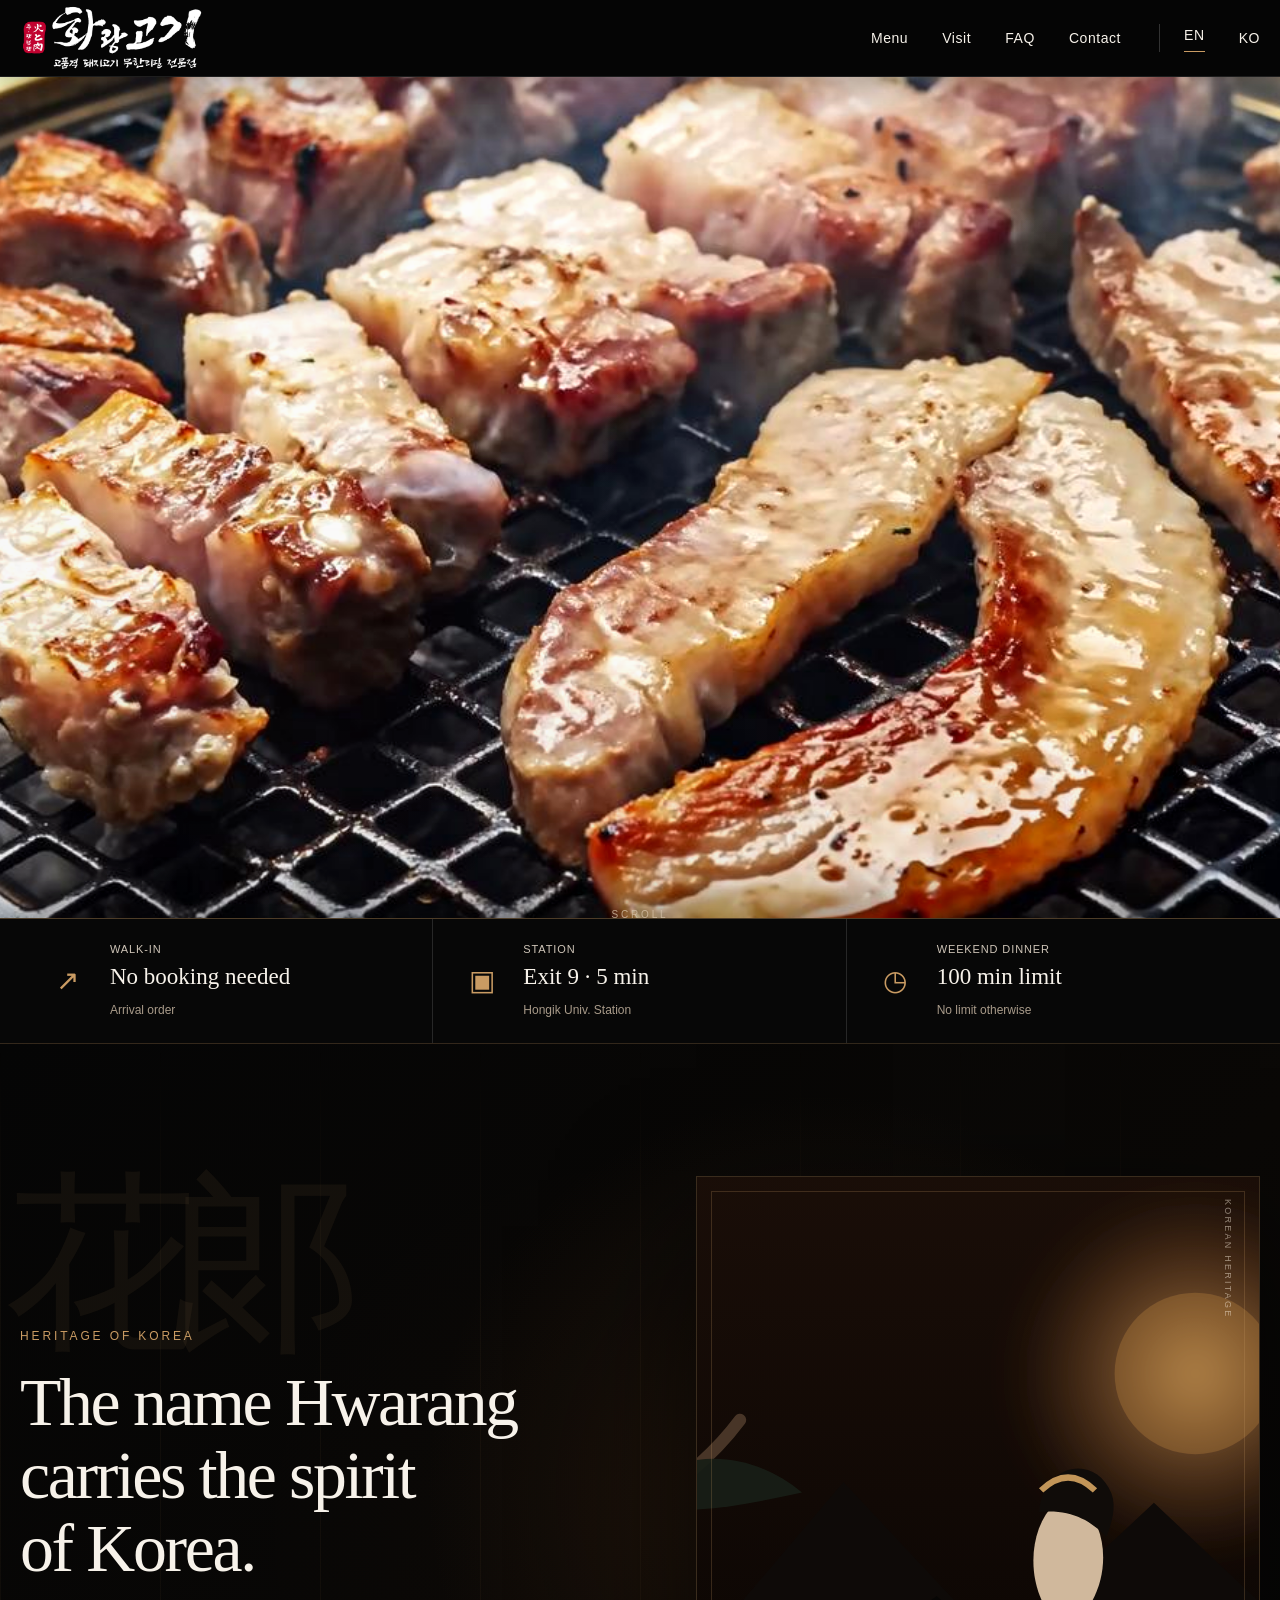
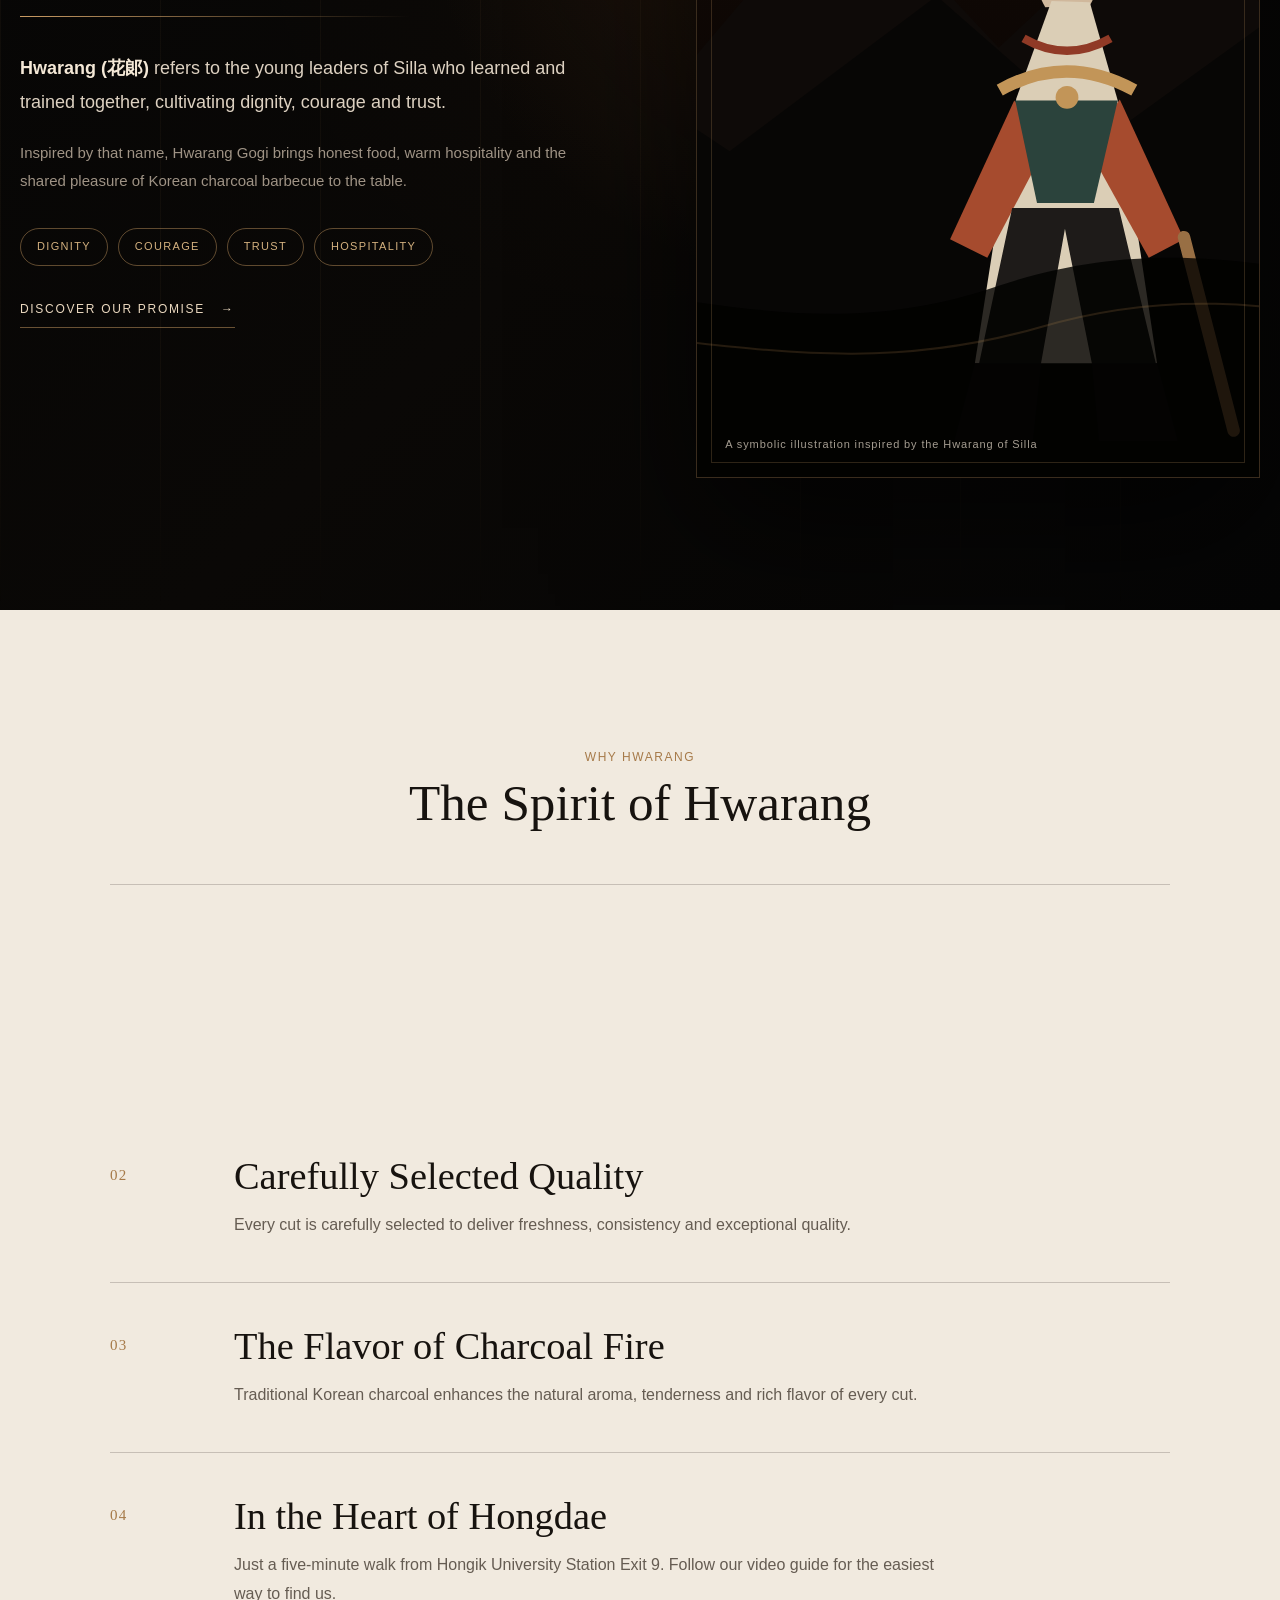
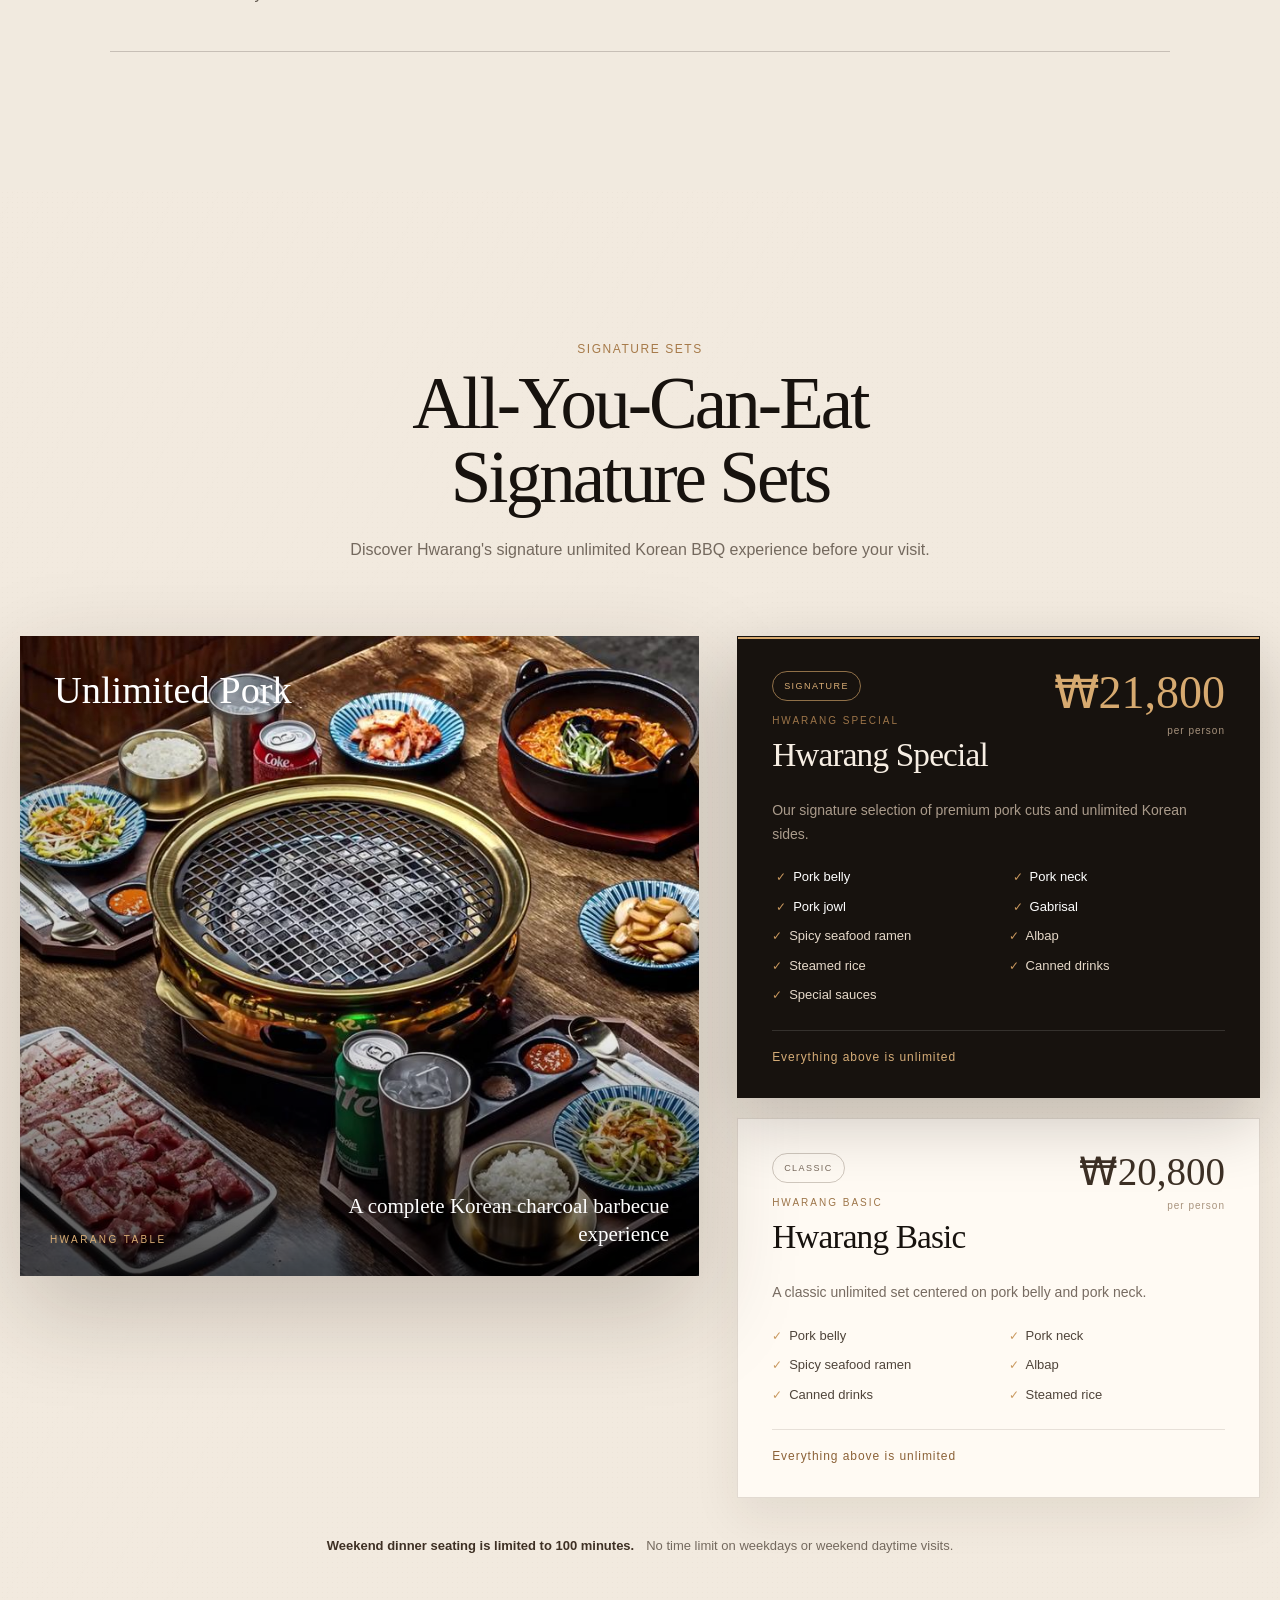
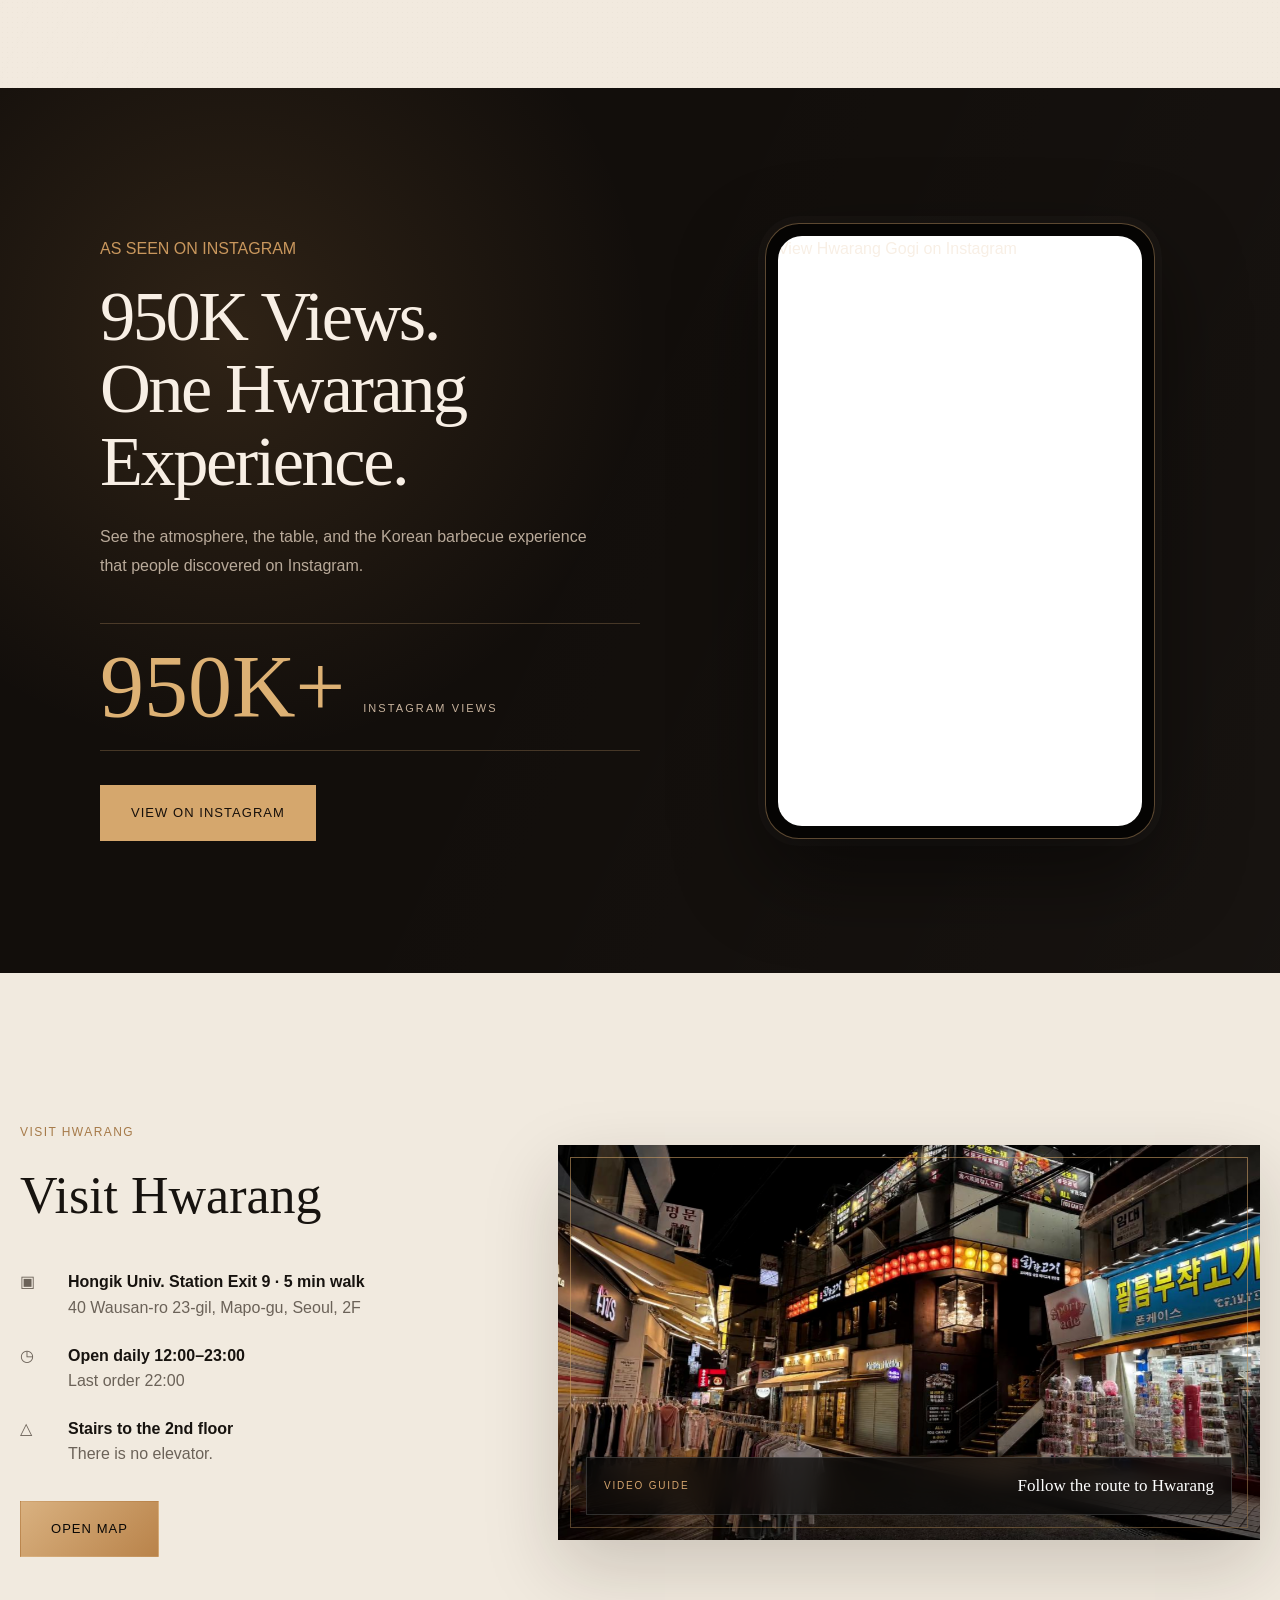
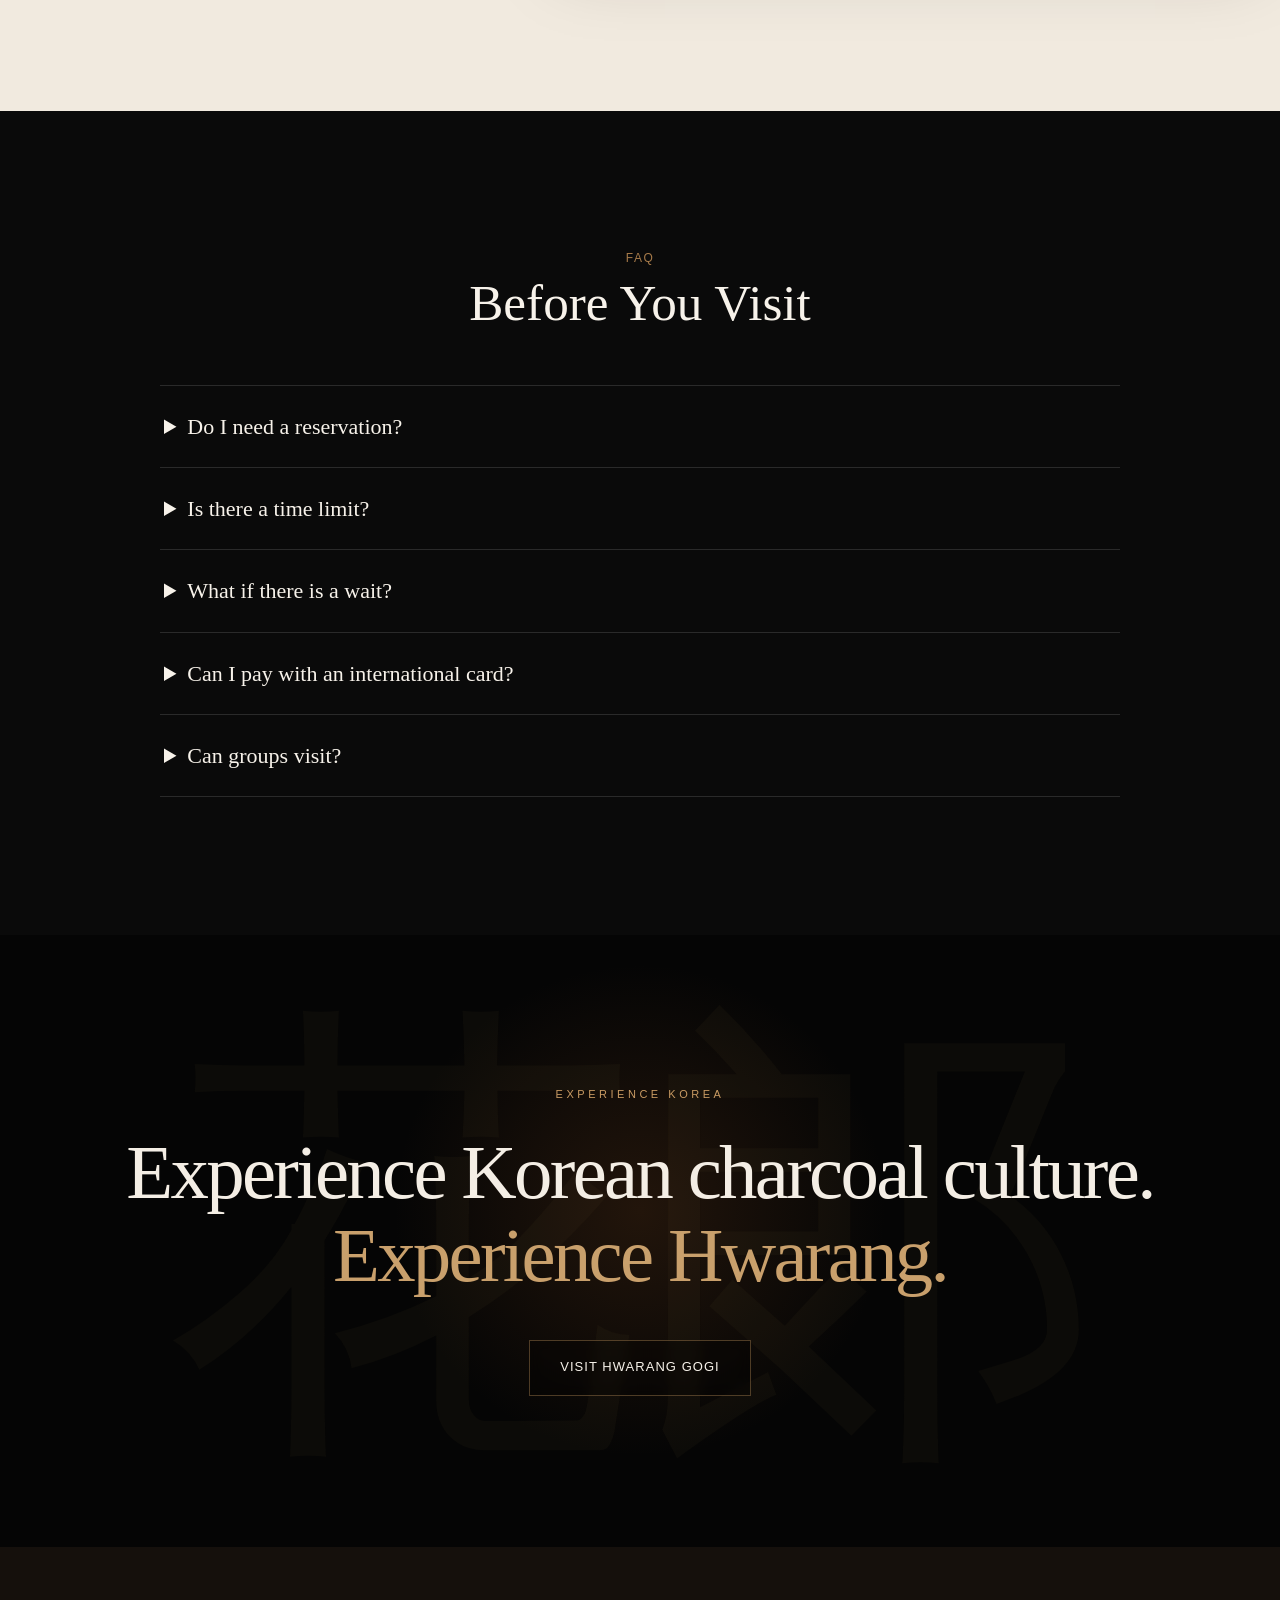
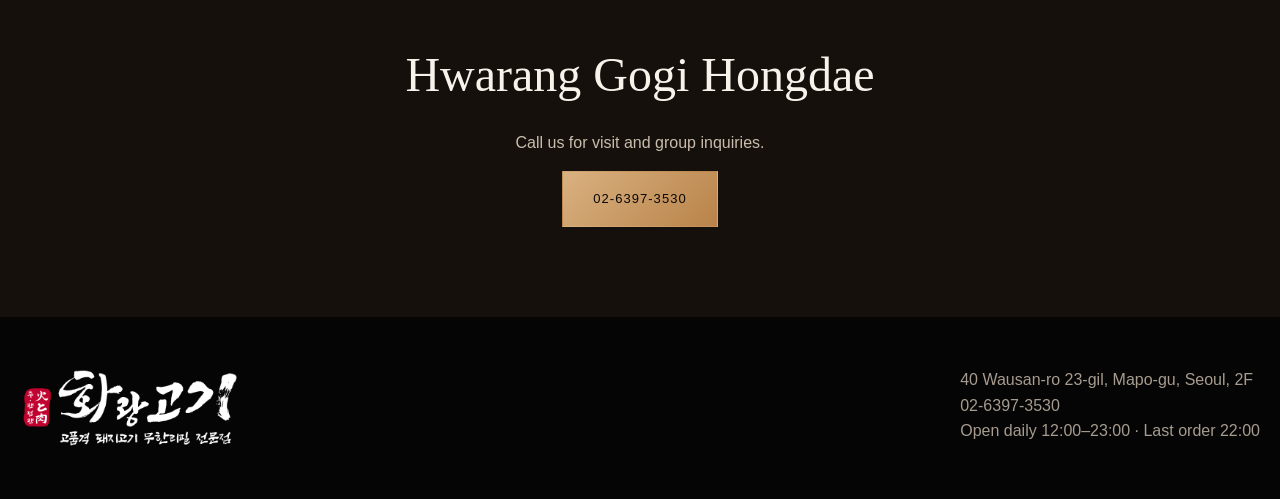
==== commit 9e819cc9: "Add files via upload" ====
--- a/index.html
+++ b/index.html
@@ -1,6 +1,6 @@
 <!DOCTYPE html>
 
-<html lang="en"><head><meta charset="utf-8"/><meta content="width=device-width,initial-scale=1" name="viewport"/><title>Hwarang Gogi Hongdae | Charcoal All-You-Can-Eat Korean BBQ</title><meta content="Charcoal all-you-can-eat Korean pork BBQ near Hongik Univ. Station Exit 9. Standard ₩20,800 and Special ₩21,800. Walk-ins welcome." name="description"/><link rel="preconnect" href="https://fonts.googleapis.com"/><link rel="preconnect" href="https://fonts.gstatic.com" crossorigin/><link href="https://fonts.googleapis.com/css2?family=Nanum+Brush+Script&display=swap" rel="stylesheet"/><link href="assets/css/main.css?v=30.0" rel="stylesheet"/><link href="favicon-32.png" rel="icon" type="image/png" sizes="32x32"/><link href="apple-touch-icon.png" rel="apple-touch-icon"/><link href="https://hwaranggogihd.com/" rel="canonical"/><link href="https://hwaranggogihd.com/" hreflang="en" rel="alternate"/><link href="https://hwaranggogihd.com/ko/" hreflang="ko" rel="alternate"/><link href="https://hwaranggogihd.com/" hreflang="x-default" rel="alternate"/><meta content="Hwarang Gogi Hongdae | Charcoal All-You-Can-Eat Korean BBQ" property="og:title"/><meta content="Charcoal all-you-can-eat Korean pork BBQ near Hongik Univ. Station Exit 9. Standard ₩20,800 and Special ₩21,800. Walk-ins welcome." property="og:description"/><meta content="https://hwaranggogihd.com/assets/img/hero-grill.jpg" property="og:image"/><meta content="restaurant.restaurant" property="og:type"/><meta content="https://hwaranggogihd.com/" property="og:url"/><meta content="Hwarang Gogi Hongdae" property="og:site_name"/><meta content="en_US" property="og:locale"/><meta content="ko_KR" property="og:locale:alternate"/><meta content="1200" property="og:image:width"/><meta content="630" property="og:image:height"/><meta content="Hwarang Gogi Hongdae charcoal Korean BBQ table" property="og:image:alt"/><meta content="summary_large_image" name="twitter:card"/><meta content="Hwarang Gogi Hongdae | Charcoal All-You-Can-Eat Korean BBQ" name="twitter:title"/><meta content="Charcoal all-you-can-eat Korean pork BBQ near Hongik Univ. Station Exit 9. Standard ₩20,800 and Special ₩21,800." name="twitter:description"/><meta content="https://hwaranggogihd.com/assets/img/hero-grill.jpg" name="twitter:image"/><script type="application/ld+json">{"@context":"https://schema.org","@type":"Restaurant","name":"Hwarang Gogi Hongdae","alternateName":"화랑고기 홍대점","url":"https://hwaranggogihd.com/","image":["https://hwaranggogihd.com/assets/img/hero-grill.jpg","https://hwaranggogihd.com/assets/img/hwarang-signature-v24-poster.jpg"],"servesCuisine":["Korean BBQ","Korean Pork BBQ"],"priceRange":"₩₩","telephone":"+82-2-6397-3530","acceptsReservations":false,"hasMenu":"https://hwaranggogihd.com/#menu","address":{"@type":"PostalAddress","streetAddress":"2F, 40 Wausan-ro 23-gil","addressLocality":"Mapo-gu","addressRegion":"Seoul","addressCountry":"KR"}}</script>
+<html lang="en"><head><meta charset="utf-8"/><meta content="width=device-width,initial-scale=1" name="viewport"/><title>Hwarang Gogi Hongdae | Charcoal All-You-Can-Eat Korean BBQ</title><meta content="Charcoal all-you-can-eat Korean pork BBQ near Hongik Univ. Station Exit 9. Standard ₩20,800 and Special ₩21,800. Walk-ins welcome." name="description"/><link rel="preconnect" href="https://fonts.googleapis.com"/><link rel="preconnect" href="https://fonts.gstatic.com" crossorigin/><link href="https://fonts.googleapis.com/css2?family=Nanum+Brush+Script&display=swap" rel="stylesheet"/><link href="assets/css/main.css?v=29.3" rel="stylesheet"/><link href="favicon-32.png" rel="icon" type="image/png" sizes="32x32"/><link href="apple-touch-icon.png" rel="apple-touch-icon"/><link href="https://hwaranggogihd.com/" rel="canonical"/><link href="https://hwaranggogihd.com/" hreflang="en" rel="alternate"/><link href="https://hwaranggogihd.com/ko/" hreflang="ko" rel="alternate"/><link href="https://hwaranggogihd.com/" hreflang="x-default" rel="alternate"/><meta content="Hwarang Gogi Hongdae | Charcoal All-You-Can-Eat Korean BBQ" property="og:title"/><meta content="Charcoal all-you-can-eat Korean pork BBQ near Hongik Univ. Station Exit 9. Standard ₩20,800 and Special ₩21,800. Walk-ins welcome." property="og:description"/><meta content="https://hwaranggogihd.com/assets/img/hero-grill.jpg" property="og:image"/><meta content="restaurant.restaurant" property="og:type"/><meta content="https://hwaranggogihd.com/" property="og:url"/><meta content="Hwarang Gogi Hongdae" property="og:site_name"/><meta content="en_US" property="og:locale"/><meta content="ko_KR" property="og:locale:alternate"/><meta content="1200" property="og:image:width"/><meta content="630" property="og:image:height"/><meta content="Hwarang Gogi Hongdae charcoal Korean BBQ table" property="og:image:alt"/><meta content="summary_large_image" name="twitter:card"/><meta content="Hwarang Gogi Hongdae | Charcoal All-You-Can-Eat Korean BBQ" name="twitter:title"/><meta content="Charcoal all-you-can-eat Korean pork BBQ near Hongik Univ. Station Exit 9. Standard ₩20,800 and Special ₩21,800." name="twitter:description"/><meta content="https://hwaranggogihd.com/assets/img/hero-grill.jpg" name="twitter:image"/><script type="application/ld+json">{"@context":"https://schema.org","@type":"Restaurant","name":"Hwarang Gogi Hongdae","alternateName":"화랑고기 홍대점","url":"https://hwaranggogihd.com/","image":["https://hwaranggogihd.com/assets/img/hero-grill.jpg","https://hwaranggogihd.com/assets/img/hwarang-signature-v24-poster.jpg"],"servesCuisine":["Korean BBQ","Korean Pork BBQ"],"priceRange":"₩₩","telephone":"+82-2-6397-3530","acceptsReservations":false,"hasMenu":"https://hwaranggogihd.com/#menu","address":{"@type":"PostalAddress","streetAddress":"2F, 40 Wausan-ro 23-gil","addressLocality":"Mapo-gu","addressRegion":"Seoul","addressCountry":"KR"}}</script>
 <script type="application/ld+json">{"@context":"https://schema.org","@type":"FAQPage","mainEntity":[{"@type":"Question","name":"Do I need a reservation?","acceptedAnswer":{"@type":"Answer","text":"No reservation is needed. Guests are seated in the order they arrive."}},{"@type":"Question","name":"Is there a time limit?","acceptedAnswer":{"@type":"Answer","text":"Weekend evenings have a 100-minute time limit. There is no time limit on weekdays or weekend daytime."}},{"@type":"Question","name":"What if there is a wait?","acceptedAnswer":{"@type":"Answer","text":"Waiting times vary depending on when you visit. Please check with our staff for current seating availability."}},{"@type":"Question","name":"Can I pay with an international card?","acceptedAnswer":{"@type":"Answer","text":"Visa, Mastercard, and other internationally issued cards are accepted."}},{"@type":"Question","name":"Can groups visit?","acceptedAnswer":{"@type":"Answer","text":"Please call ahead for group visits. Calling does not guarantee a table."}}]}</script>
 <script type="application/ld+json">{"@context":"https://schema.org","@type":"VideoObject","name":"Hwarang Gogi Hongdae — Charcoal Grilling","description":"Korean pork cuts grilling over charcoal at Hwarang Gogi Hongdae.","thumbnailUrl":"https://hwaranggogihd.com/assets/img/hero-v14-poster.jpg","contentUrl":"https://hwaranggogihd.com/assets/video/hwarang-hero-v14-1440p.mp4","duration":"PT8S"}</script>
 <script type="application/ld+json">{"@context":"https://schema.org","@type":"VideoObject","name":"Hwarang Gogi Hongdae — Signature All-You-Can-Eat Table","description":"The Hwarang Special and Hwarang Basic all-you-can-eat sets at Hwarang Gogi Hongdae.","thumbnailUrl":"https://hwaranggogihd.com/assets/img/hwarang-signature-v24-poster.jpg","contentUrl":"https://hwaranggogihd.com/assets/video/hwarang-signature-v24.mp4","duration":"PT4S"}</script>
@@ -115,5 +115,5 @@
 <section class="section section-dark cinematic-section" data-cinema="section" id="faq"><div class="container"><div class="section-title"><p class="eyebrow">FAQ</p><h2>Before You Visit</h2></div><div class="faq-grid"><details><summary>Do I need a reservation?</summary><p>No reservation is needed. Guests are seated in the order they arrive.</p></details><details><summary>Is there a time limit?</summary><p>Weekend evenings have a 100-minute time limit. There is no time limit on weekdays or weekend daytime.</p></details><details><summary>What if there is a wait?</summary><p>Waiting times vary depending on when you visit. Please check with our staff for current seating availability.</p></details><details><summary>Can I pay with an international card?</summary><p>Visa, Mastercard, and other internationally issued cards are accepted.</p></details><details><summary>Can groups visit?</summary><p>Please call ahead for group visits. Calling does not guarantee a table.</p></details></div></div></section>
 <section class="heritage-closing cinematic-section" data-cinema="section"><div class="heritage-closing-inner"><p>EXPERIENCE KOREA</p><h2>Experience Korean charcoal culture.<br/><span>Experience Hwarang.</span></h2><a class="btn btn-ghost" href="#location">Visit Hwarang Gogi</a></div></section>
 <section class="contact-band cinematic-section" data-cinema="section" id="contact"><h2>Hwarang Gogi Hongdae</h2><p>Call us for visit and group inquiries.</p><a class="btn btn-primary" href="tel:+82263973530">02-6397-3530</a></section></main>
-<footer class="footer"><div class="container footer-grid"><div><img alt="" class="footer-logo" src="assets/img/hwarang-logo.png"/></div><address>40 Wausan-ro 23-gil, Mapo-gu, Seoul, 2F<br/>02-6397-3530<br/>Open daily 12:00–23:00 · Last order 22:00</address></div></footer><nav aria-label="Quick actions" class="mobile-quick"><a href="#menu">Menu</a><a href="https://www.google.com/maps/search/?api=1&amp;query=40%20Wausan-ro%2023-gil%2C%20Mapo-gu">Directions</a><a href="tel:+82263973530">Call</a></nav><script defer="" src="assets/js/main.js?v=30.0"></script>
+<footer class="footer"><div class="container footer-grid"><div><img alt="" class="footer-logo" src="assets/img/hwarang-logo.png"/></div><address>40 Wausan-ro 23-gil, Mapo-gu, Seoul, 2F<br/>02-6397-3530<br/>Open daily 12:00–23:00 · Last order 22:00</address></div></footer><nav aria-label="Quick actions" class="mobile-quick"><a href="#menu">Menu</a><a href="https://www.google.com/maps/search/?api=1&amp;query=40%20Wausan-ro%2023-gil%2C%20Mapo-gu">Directions</a><a href="tel:+82263973530">Call</a></nav><script defer="" src="assets/js/main.js"></script>
 </body></html>
--- a/assets/css/main.css
+++ b/assets/css/main.css
@@ -502,62 +502,3 @@
   .location-video-badge span { display: none; }
   .location-video-badge strong { font-size: 9.5px; }
 }
-
-
-/* V30 — production mobile consistency and cache-safe overrides */
-html[lang='ko'] {
-  font-synthesis: none;
-}
-html[lang='ko'] .brush-title,
-html[lang='ko'] .section-title h2,
-html[lang='ko'] .location-copy h2,
-html[lang='ko'] .contact-band h2,
-html[lang='ko'] .source-intro h2,
-html[lang='ko'] .promise-row h3,
-html[lang='ko'] .history-copy h2,
-html[lang='ko'] .heritage-closing h2,
-html[lang='ko'] .signature-plan h3,
-html[lang='ko'] .instagram-v26-copy h2 {
-  font-family: 'Nanum Brush Script', 'Apple SD Gothic Neo', sans-serif !important;
-  font-style: normal !important;
-  font-weight: 400 !important;
-  font-synthesis: none !important;
-  -webkit-font-smoothing: antialiased;
-  text-rendering: optimizeLegibility;
-}
-
-@media (max-width: 640px) {
-  /* Keep the route visible: compact copy, taller video, unobtrusive badge. */
-  .location-grid { gap: 28px; }
-  .location-copy h2 { font-size: clamp(42px, 12vw, 58px); line-height: 1; }
-  .location-list { gap: 15px; }
-  .location-item { gap: 11px; }
-  .location-item > span { font-size: 13px; }
-  .location-item strong { font-size: 14px; line-height: 1.35; }
-  .location-item div > span { font-size: 11.5px; line-height: 1.45; }
-  .location-copy p[style] { margin-top: 22px !important; }
-  .location-photo.location-video { min-height: 64vw; max-height: 430px; }
-  .location-video video { object-position: center center; }
-  .location-video-badge {
-    left: 8px;
-    right: auto;
-    bottom: 8px;
-    max-width: calc(100% - 16px);
-    padding: 6px 8px;
-    border-radius: 7px;
-    background: rgba(6,6,6,.46);
-  }
-  .location-video-badge span { font-size: 6.5px; letter-spacing: .1em; }
-  .location-video-badge strong {
-    max-width: 230px;
-    font-size: 9px;
-    line-height: 1.25;
-    white-space: normal;
-  }
-}
-
-@media (max-width: 390px) {
-  .location-video-badge span { display:none; }
-  .location-video-badge strong { font-size: 8.5px; }
-  .location-item div > span { font-size: 11px; }
-}
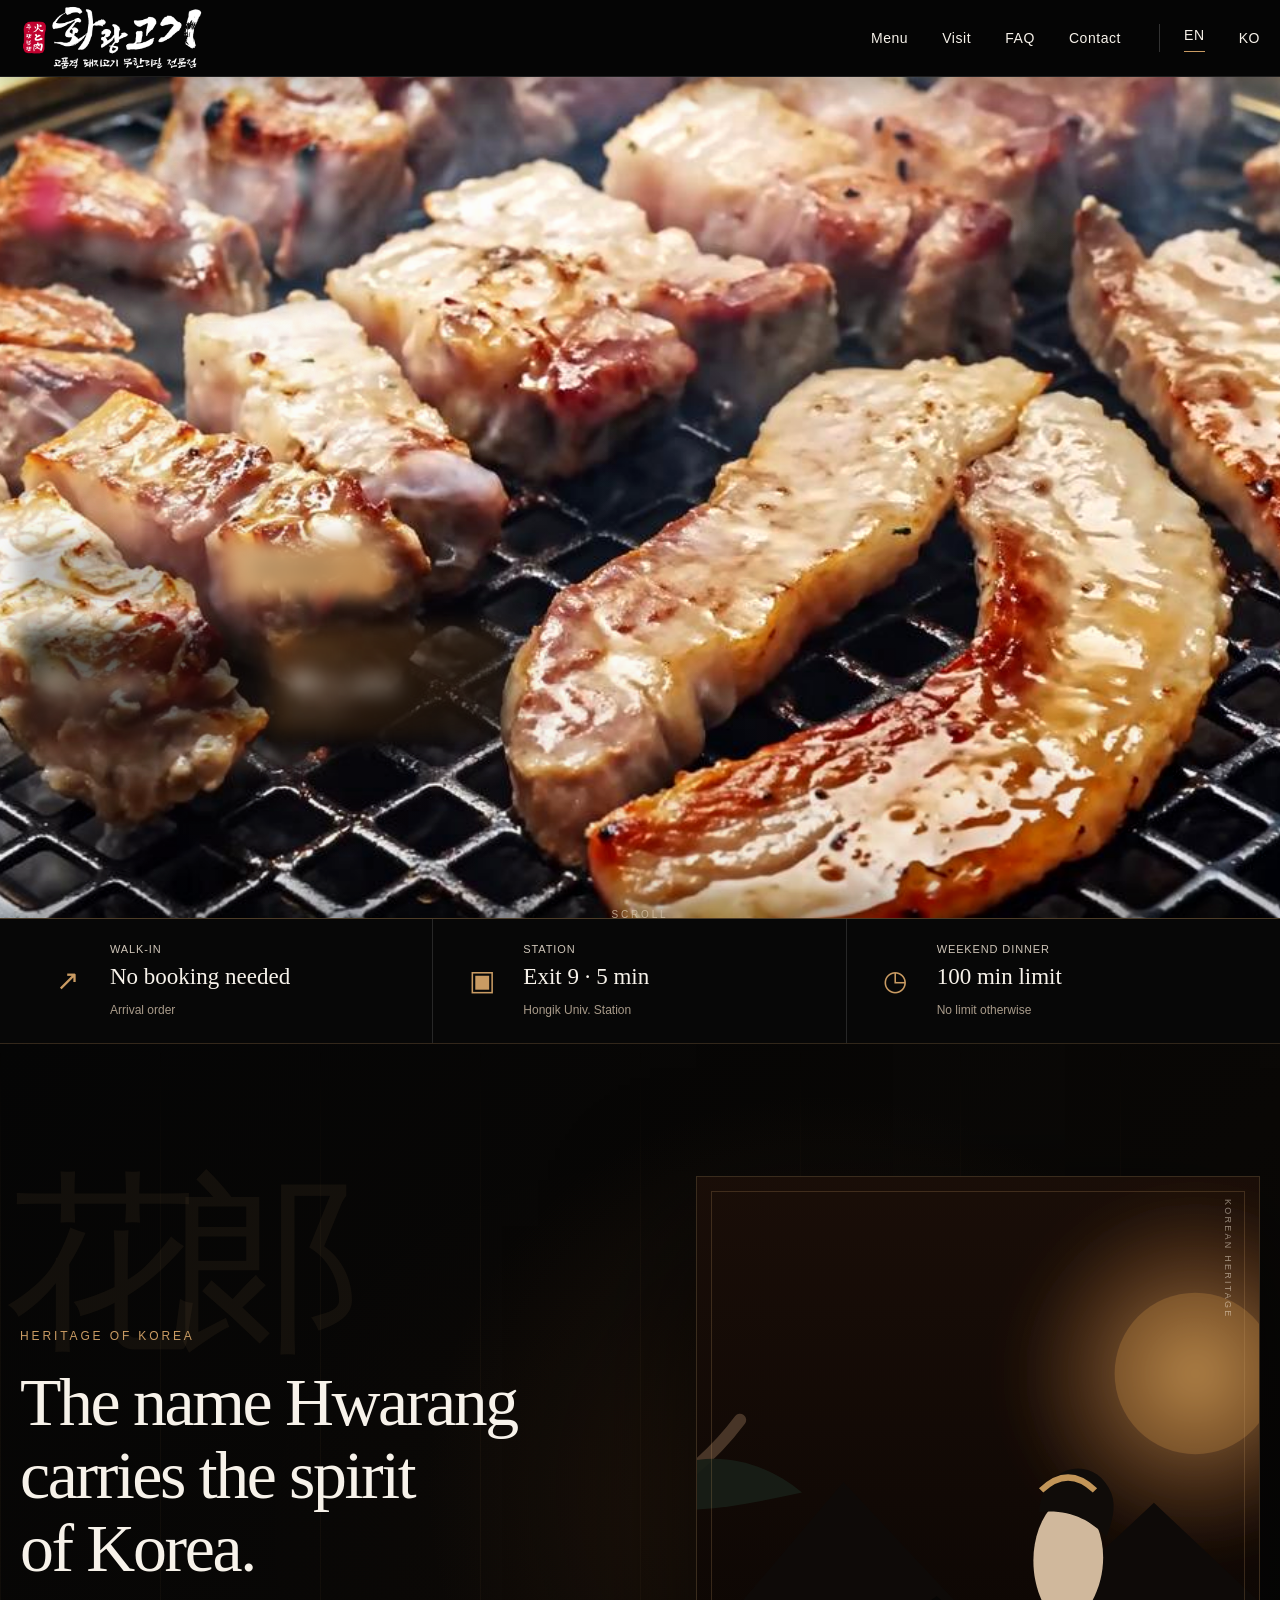
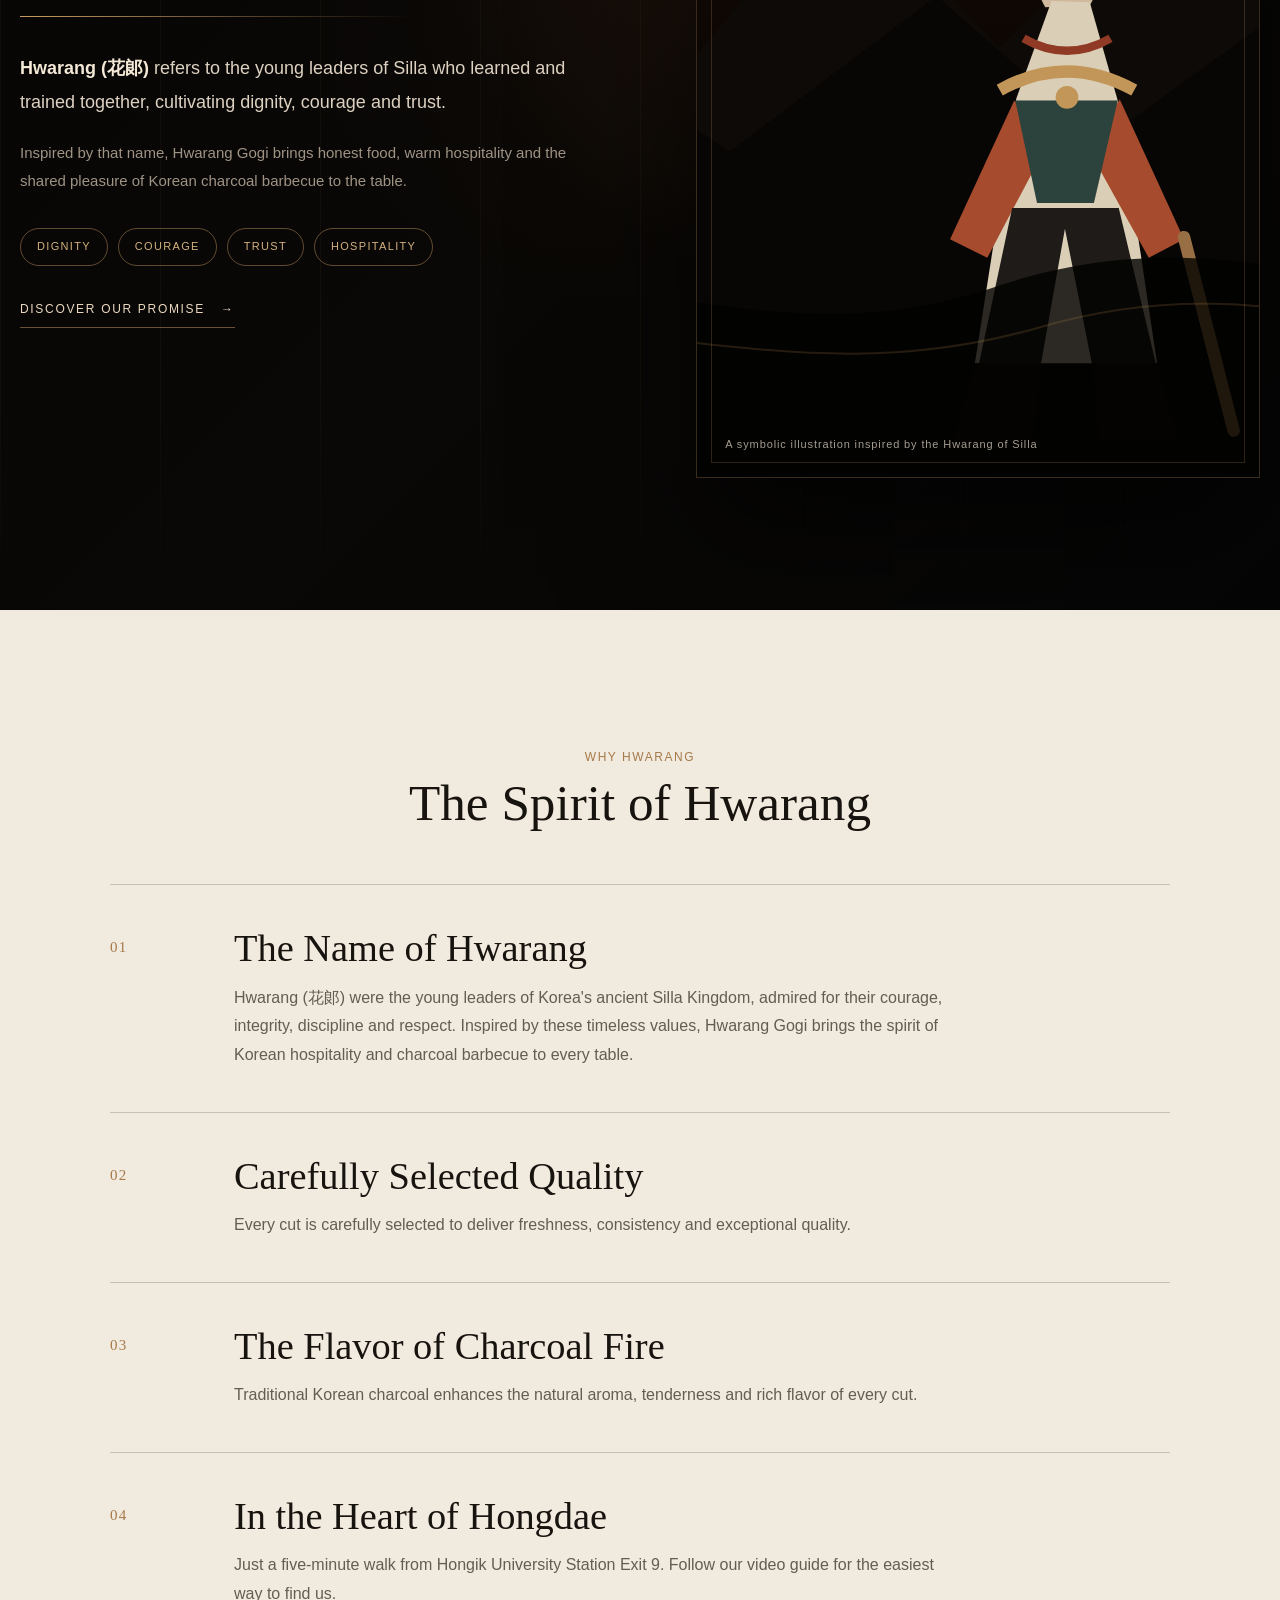
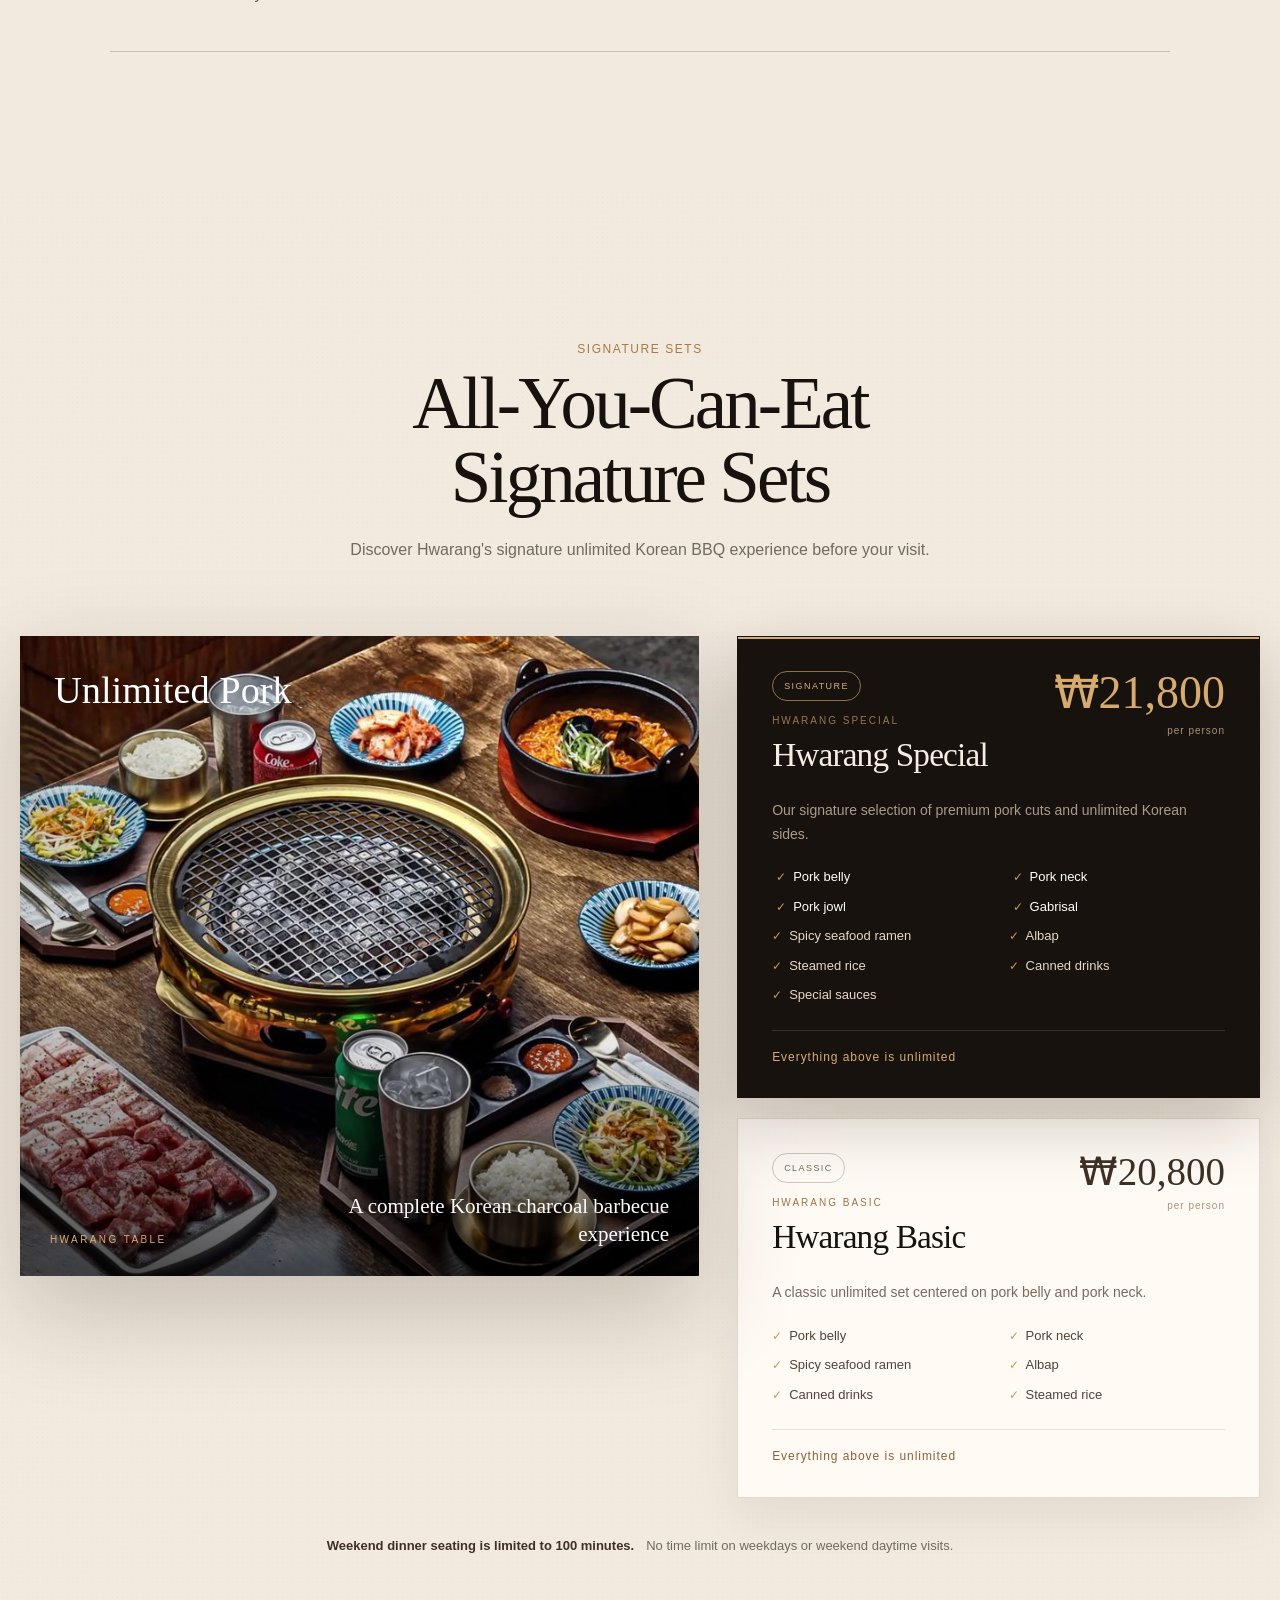
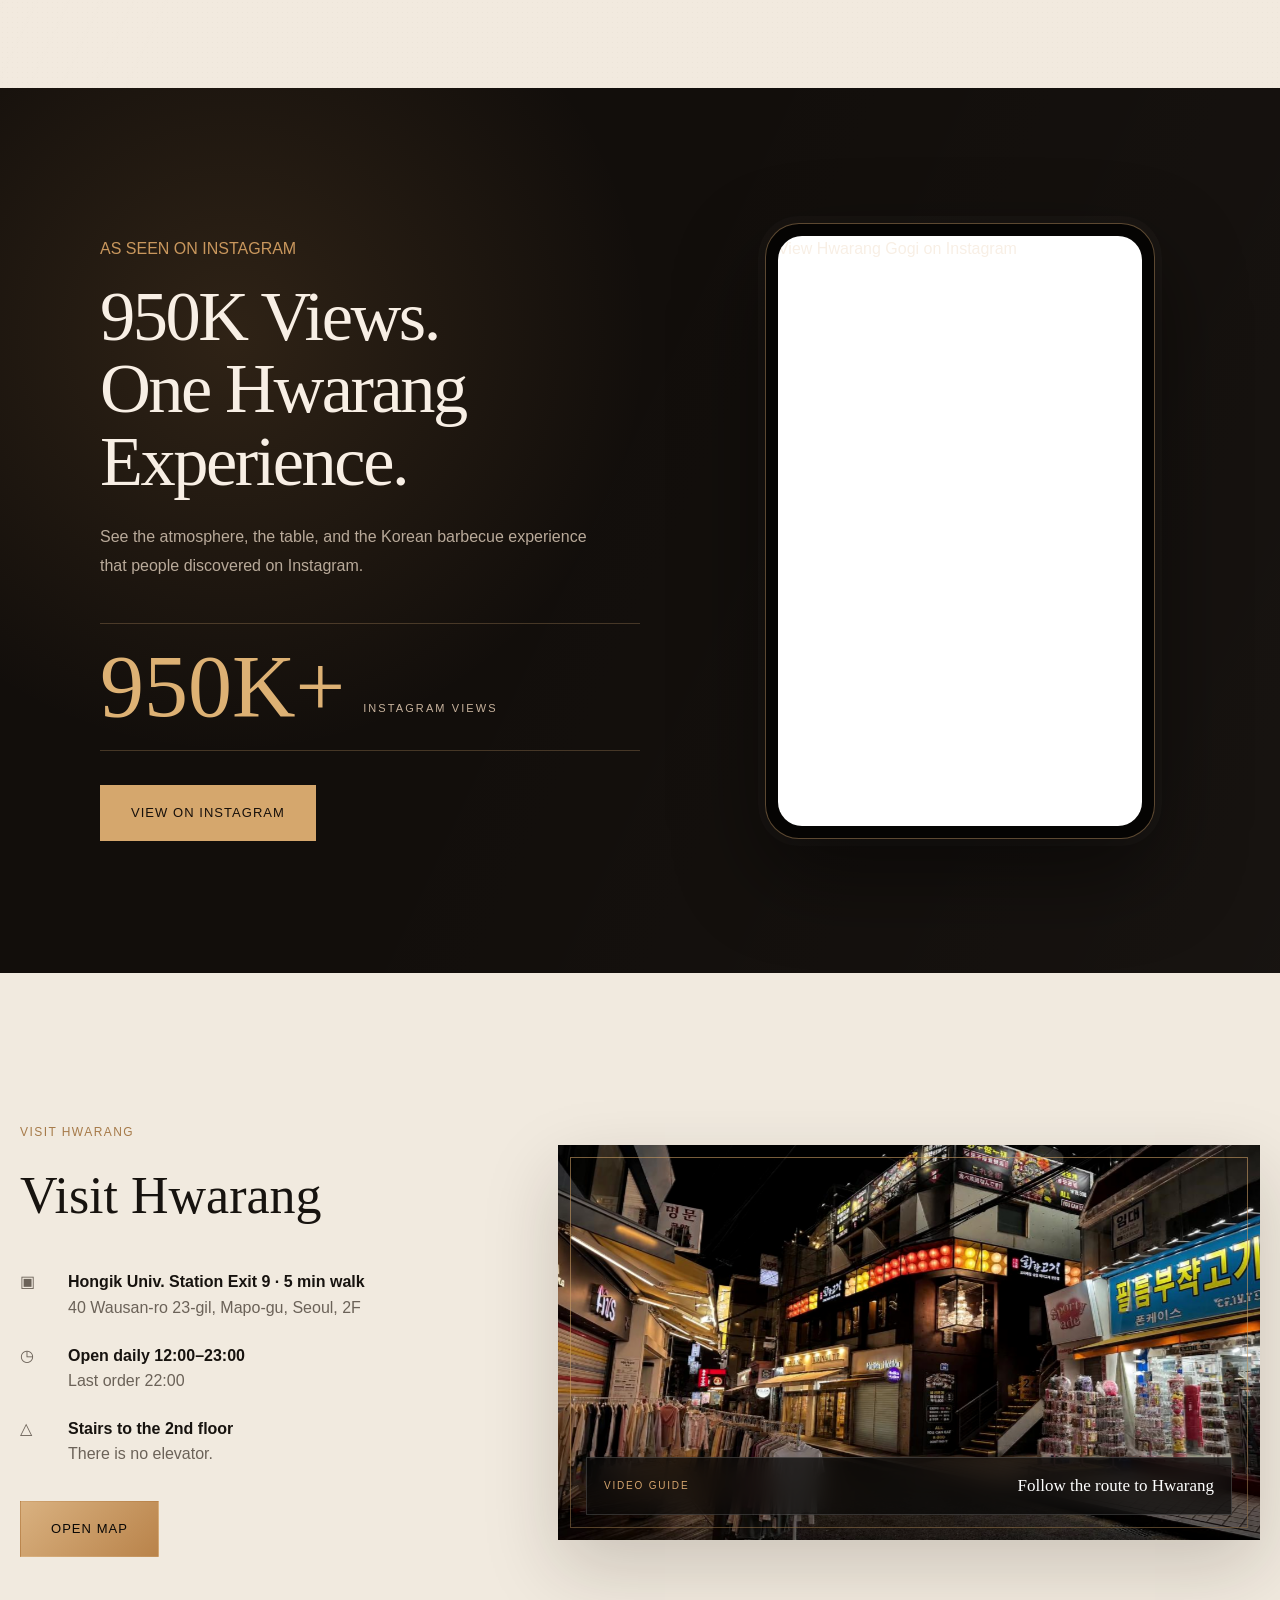
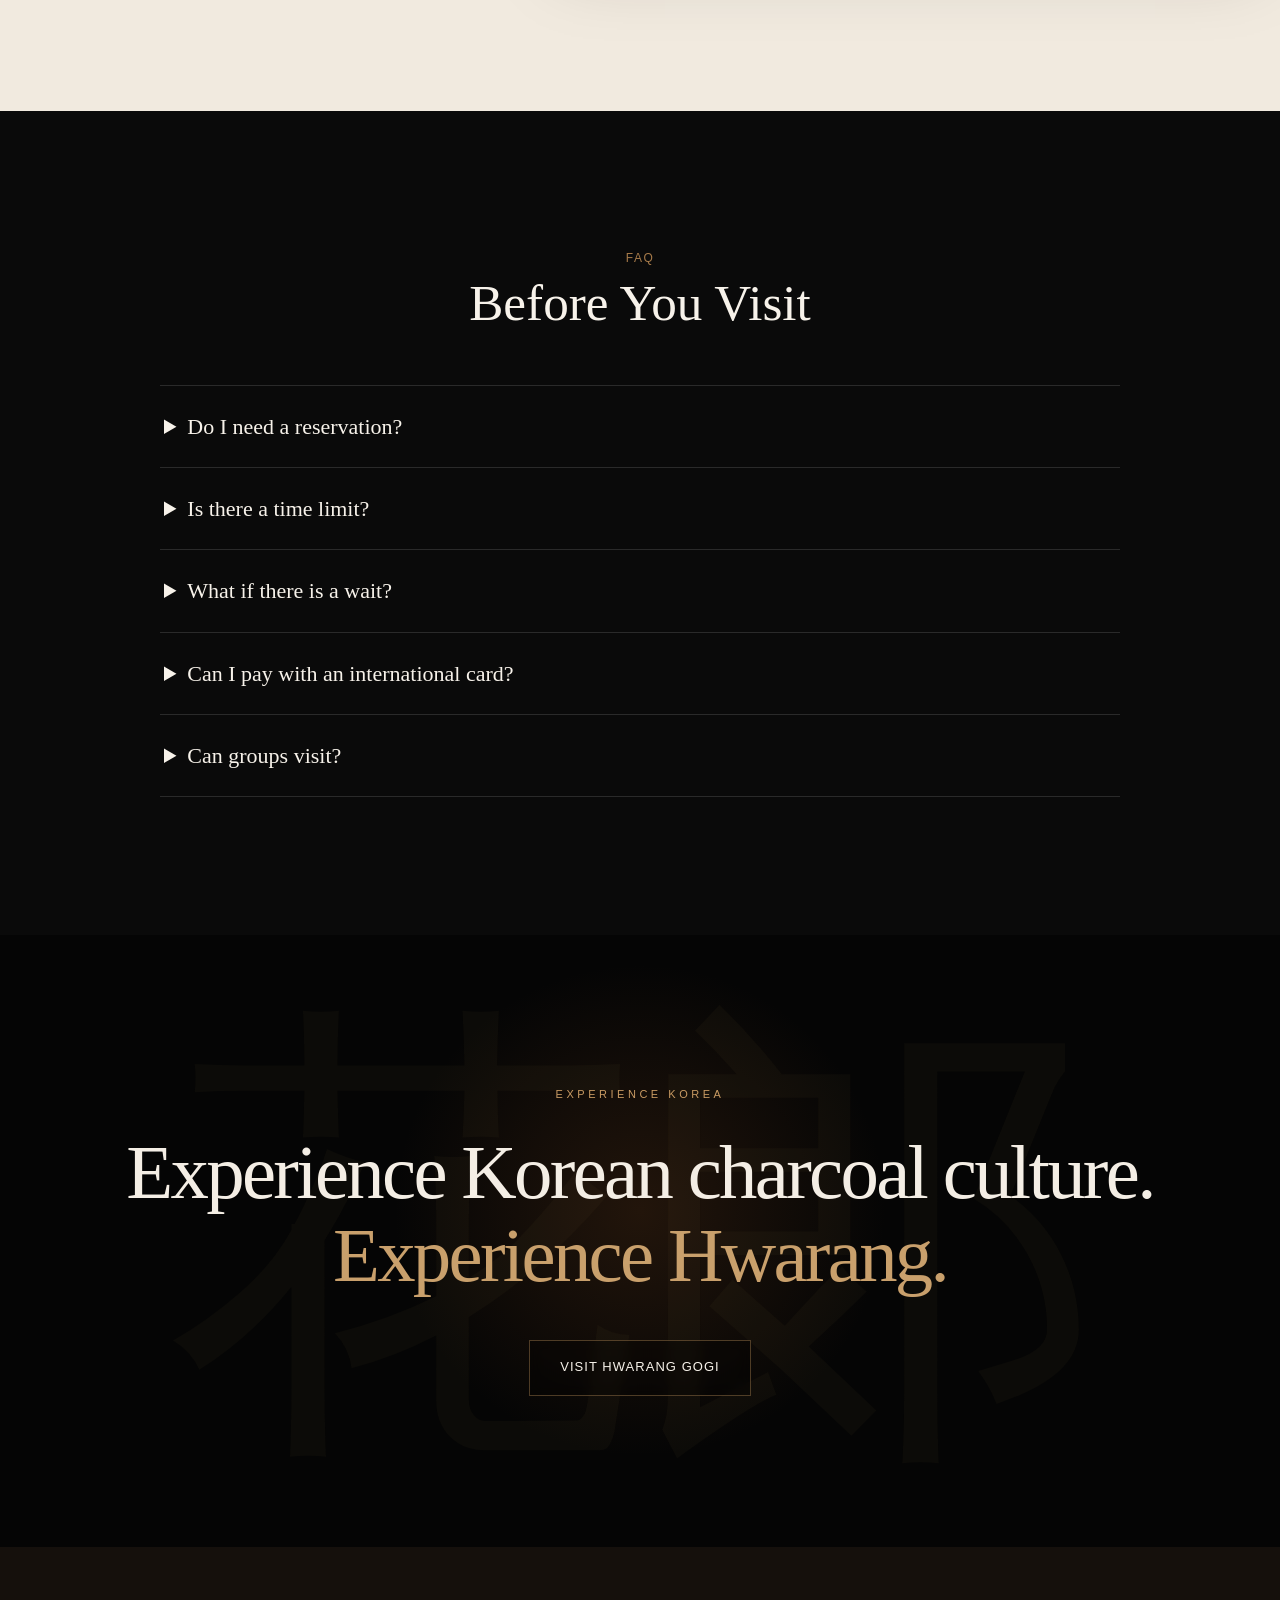
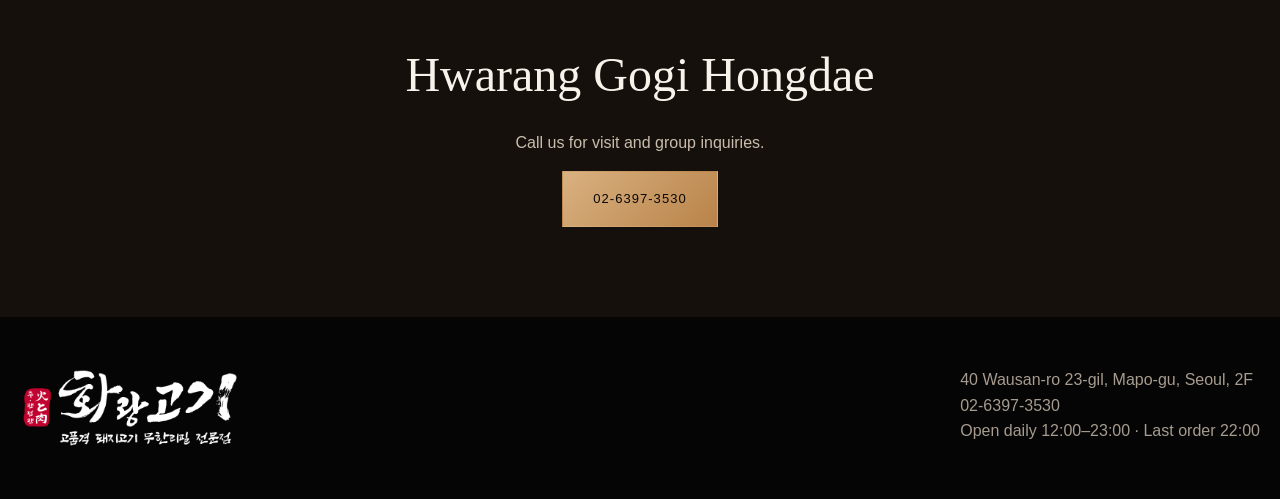
==== commit 81a6f65f: "Add files via upload" ====
--- a/index.html
+++ b/index.html
@@ -1,6 +1,6 @@
 <!DOCTYPE html>
 
-<html lang="en"><head><meta charset="utf-8"/><meta content="width=device-width,initial-scale=1" name="viewport"/><title>Hwarang Gogi Hongdae | Charcoal All-You-Can-Eat Korean BBQ</title><meta content="Charcoal all-you-can-eat Korean pork BBQ near Hongik Univ. Station Exit 9. Standard ₩20,800 and Special ₩21,800. Walk-ins welcome." name="description"/><link rel="preconnect" href="https://fonts.googleapis.com"/><link rel="preconnect" href="https://fonts.gstatic.com" crossorigin/><link href="https://fonts.googleapis.com/css2?family=Nanum+Brush+Script&display=swap" rel="stylesheet"/><link href="assets/css/main.css?v=29.3" rel="stylesheet"/><link href="favicon-32.png" rel="icon" type="image/png" sizes="32x32"/><link href="apple-touch-icon.png" rel="apple-touch-icon"/><link href="https://hwaranggogihd.com/" rel="canonical"/><link href="https://hwaranggogihd.com/" hreflang="en" rel="alternate"/><link href="https://hwaranggogihd.com/ko/" hreflang="ko" rel="alternate"/><link href="https://hwaranggogihd.com/" hreflang="x-default" rel="alternate"/><meta content="Hwarang Gogi Hongdae | Charcoal All-You-Can-Eat Korean BBQ" property="og:title"/><meta content="Charcoal all-you-can-eat Korean pork BBQ near Hongik Univ. Station Exit 9. Standard ₩20,800 and Special ₩21,800. Walk-ins welcome." property="og:description"/><meta content="https://hwaranggogihd.com/assets/img/hero-grill.jpg" property="og:image"/><meta content="restaurant.restaurant" property="og:type"/><meta content="https://hwaranggogihd.com/" property="og:url"/><meta content="Hwarang Gogi Hongdae" property="og:site_name"/><meta content="en_US" property="og:locale"/><meta content="ko_KR" property="og:locale:alternate"/><meta content="1200" property="og:image:width"/><meta content="630" property="og:image:height"/><meta content="Hwarang Gogi Hongdae charcoal Korean BBQ table" property="og:image:alt"/><meta content="summary_large_image" name="twitter:card"/><meta content="Hwarang Gogi Hongdae | Charcoal All-You-Can-Eat Korean BBQ" name="twitter:title"/><meta content="Charcoal all-you-can-eat Korean pork BBQ near Hongik Univ. Station Exit 9. Standard ₩20,800 and Special ₩21,800." name="twitter:description"/><meta content="https://hwaranggogihd.com/assets/img/hero-grill.jpg" name="twitter:image"/><script type="application/ld+json">{"@context":"https://schema.org","@type":"Restaurant","name":"Hwarang Gogi Hongdae","alternateName":"화랑고기 홍대점","url":"https://hwaranggogihd.com/","image":["https://hwaranggogihd.com/assets/img/hero-grill.jpg","https://hwaranggogihd.com/assets/img/hwarang-signature-v24-poster.jpg"],"servesCuisine":["Korean BBQ","Korean Pork BBQ"],"priceRange":"₩₩","telephone":"+82-2-6397-3530","acceptsReservations":false,"hasMenu":"https://hwaranggogihd.com/#menu","address":{"@type":"PostalAddress","streetAddress":"2F, 40 Wausan-ro 23-gil","addressLocality":"Mapo-gu","addressRegion":"Seoul","addressCountry":"KR"}}</script>
+<html lang="en"><head><meta charset="utf-8"/><meta content="width=device-width,initial-scale=1" name="viewport"/><title>Hwarang Gogi Hongdae | Charcoal All-You-Can-Eat Korean BBQ</title><meta content="Charcoal all-you-can-eat Korean pork BBQ near Hongik Univ. Station Exit 9. Standard ₩20,800 and Special ₩21,800. Walk-ins welcome." name="description"/><link href="assets/css/main.css?v=31.0" rel="stylesheet"/><link href="favicon-32.png" rel="icon" type="image/png" sizes="32x32"/><link href="apple-touch-icon.png" rel="apple-touch-icon"/><link href="https://hwaranggogihd.com/" rel="canonical"/><link href="https://hwaranggogihd.com/" hreflang="en" rel="alternate"/><link href="https://hwaranggogihd.com/ko/" hreflang="ko" rel="alternate"/><link href="https://hwaranggogihd.com/" hreflang="x-default" rel="alternate"/><meta content="Hwarang Gogi Hongdae | Charcoal All-You-Can-Eat Korean BBQ" property="og:title"/><meta content="Charcoal all-you-can-eat Korean pork BBQ near Hongik Univ. Station Exit 9. Standard ₩20,800 and Special ₩21,800. Walk-ins welcome." property="og:description"/><meta content="https://hwaranggogihd.com/assets/img/hero-grill.jpg" property="og:image"/><meta content="restaurant.restaurant" property="og:type"/><meta content="https://hwaranggogihd.com/" property="og:url"/><meta content="Hwarang Gogi Hongdae" property="og:site_name"/><meta content="en_US" property="og:locale"/><meta content="ko_KR" property="og:locale:alternate"/><meta content="1200" property="og:image:width"/><meta content="630" property="og:image:height"/><meta content="Hwarang Gogi Hongdae charcoal Korean BBQ table" property="og:image:alt"/><meta content="summary_large_image" name="twitter:card"/><meta content="Hwarang Gogi Hongdae | Charcoal All-You-Can-Eat Korean BBQ" name="twitter:title"/><meta content="Charcoal all-you-can-eat Korean pork BBQ near Hongik Univ. Station Exit 9. Standard ₩20,800 and Special ₩21,800." name="twitter:description"/><meta content="https://hwaranggogihd.com/assets/img/hero-grill.jpg" name="twitter:image"/><script type="application/ld+json">{"@context":"https://schema.org","@type":"Restaurant","name":"Hwarang Gogi Hongdae","alternateName":"화랑고기 홍대점","url":"https://hwaranggogihd.com/","image":["https://hwaranggogihd.com/assets/img/hero-grill.jpg","https://hwaranggogihd.com/assets/img/hwarang-signature-v24-poster.jpg"],"servesCuisine":["Korean BBQ","Korean Pork BBQ"],"priceRange":"₩₩","telephone":"+82-2-6397-3530","acceptsReservations":false,"hasMenu":"https://hwaranggogihd.com/#menu","address":{"@type":"PostalAddress","streetAddress":"2F, 40 Wausan-ro 23-gil","addressLocality":"Mapo-gu","addressRegion":"Seoul","addressCountry":"KR"}}</script>
 <script type="application/ld+json">{"@context":"https://schema.org","@type":"FAQPage","mainEntity":[{"@type":"Question","name":"Do I need a reservation?","acceptedAnswer":{"@type":"Answer","text":"No reservation is needed. Guests are seated in the order they arrive."}},{"@type":"Question","name":"Is there a time limit?","acceptedAnswer":{"@type":"Answer","text":"Weekend evenings have a 100-minute time limit. There is no time limit on weekdays or weekend daytime."}},{"@type":"Question","name":"What if there is a wait?","acceptedAnswer":{"@type":"Answer","text":"Waiting times vary depending on when you visit. Please check with our staff for current seating availability."}},{"@type":"Question","name":"Can I pay with an international card?","acceptedAnswer":{"@type":"Answer","text":"Visa, Mastercard, and other internationally issued cards are accepted."}},{"@type":"Question","name":"Can groups visit?","acceptedAnswer":{"@type":"Answer","text":"Please call ahead for group visits. Calling does not guarantee a table."}}]}</script>
 <script type="application/ld+json">{"@context":"https://schema.org","@type":"VideoObject","name":"Hwarang Gogi Hongdae — Charcoal Grilling","description":"Korean pork cuts grilling over charcoal at Hwarang Gogi Hongdae.","thumbnailUrl":"https://hwaranggogihd.com/assets/img/hero-v14-poster.jpg","contentUrl":"https://hwaranggogihd.com/assets/video/hwarang-hero-v14-1440p.mp4","duration":"PT8S"}</script>
 <script type="application/ld+json">{"@context":"https://schema.org","@type":"VideoObject","name":"Hwarang Gogi Hongdae — Signature All-You-Can-Eat Table","description":"The Hwarang Special and Hwarang Basic all-you-can-eat sets at Hwarang Gogi Hongdae.","thumbnailUrl":"https://hwaranggogihd.com/assets/img/hwarang-signature-v24-poster.jpg","contentUrl":"https://hwaranggogihd.com/assets/video/hwarang-signature-v24.mp4","duration":"PT4S"}</script>
@@ -115,5 +115,5 @@
 <section class="section section-dark cinematic-section" data-cinema="section" id="faq"><div class="container"><div class="section-title"><p class="eyebrow">FAQ</p><h2>Before You Visit</h2></div><div class="faq-grid"><details><summary>Do I need a reservation?</summary><p>No reservation is needed. Guests are seated in the order they arrive.</p></details><details><summary>Is there a time limit?</summary><p>Weekend evenings have a 100-minute time limit. There is no time limit on weekdays or weekend daytime.</p></details><details><summary>What if there is a wait?</summary><p>Waiting times vary depending on when you visit. Please check with our staff for current seating availability.</p></details><details><summary>Can I pay with an international card?</summary><p>Visa, Mastercard, and other internationally issued cards are accepted.</p></details><details><summary>Can groups visit?</summary><p>Please call ahead for group visits. Calling does not guarantee a table.</p></details></div></div></section>
 <section class="heritage-closing cinematic-section" data-cinema="section"><div class="heritage-closing-inner"><p>EXPERIENCE KOREA</p><h2>Experience Korean charcoal culture.<br/><span>Experience Hwarang.</span></h2><a class="btn btn-ghost" href="#location">Visit Hwarang Gogi</a></div></section>
 <section class="contact-band cinematic-section" data-cinema="section" id="contact"><h2>Hwarang Gogi Hongdae</h2><p>Call us for visit and group inquiries.</p><a class="btn btn-primary" href="tel:+82263973530">02-6397-3530</a></section></main>
-<footer class="footer"><div class="container footer-grid"><div><img alt="" class="footer-logo" src="assets/img/hwarang-logo.png"/></div><address>40 Wausan-ro 23-gil, Mapo-gu, Seoul, 2F<br/>02-6397-3530<br/>Open daily 12:00–23:00 · Last order 22:00</address></div></footer><nav aria-label="Quick actions" class="mobile-quick"><a href="#menu">Menu</a><a href="https://www.google.com/maps/search/?api=1&amp;query=40%20Wausan-ro%2023-gil%2C%20Mapo-gu">Directions</a><a href="tel:+82263973530">Call</a></nav><script defer="" src="assets/js/main.js"></script>
+<footer class="footer"><div class="container footer-grid"><div><img alt="" class="footer-logo" src="assets/img/hwarang-logo.png"/></div><address>40 Wausan-ro 23-gil, Mapo-gu, Seoul, 2F<br/>02-6397-3530<br/>Open daily 12:00–23:00 · Last order 22:00</address></div></footer><nav aria-label="Quick actions" class="mobile-quick"><a href="#menu">Menu</a><a href="https://www.google.com/maps/search/?api=1&amp;query=40%20Wausan-ro%2023-gil%2C%20Mapo-gu">Directions</a><a href="tel:+82263973530">Call</a></nav><script defer="" src="assets/js/main.js?v=30.0"></script>
 </body></html>
--- a/assets/css/main.css
+++ b/assets/css/main.css
@@ -502,3 +502,166 @@
   .location-video-badge span { display: none; }
   .location-video-badge strong { font-size: 9.5px; }
 }
+
+
+/* V30 — production mobile consistency and cache-safe overrides */
+html[lang='ko'] {
+  font-synthesis: none;
+}
+html[lang='ko'] .brush-title,
+html[lang='ko'] .section-title h2,
+html[lang='ko'] .location-copy h2,
+html[lang='ko'] .contact-band h2,
+html[lang='ko'] .source-intro h2,
+html[lang='ko'] .promise-row h3,
+html[lang='ko'] .history-copy h2,
+html[lang='ko'] .heritage-closing h2,
+html[lang='ko'] .signature-plan h3,
+html[lang='ko'] .instagram-v26-copy h2 {
+  font-family: 'Nanum Brush Script', 'Apple SD Gothic Neo', sans-serif !important;
+  font-style: normal !important;
+  font-weight: 400 !important;
+  font-synthesis: none !important;
+  -webkit-font-smoothing: antialiased;
+  text-rendering: optimizeLegibility;
+}
+
+@media (max-width: 640px) {
+  /* Keep the route visible: compact copy, taller video, unobtrusive badge. */
+  .location-grid { gap: 28px; }
+  .location-copy h2 { font-size: clamp(42px, 12vw, 58px); line-height: 1; }
+  .location-list { gap: 15px; }
+  .location-item { gap: 11px; }
+  .location-item > span { font-size: 13px; }
+  .location-item strong { font-size: 14px; line-height: 1.35; }
+  .location-item div > span { font-size: 11.5px; line-height: 1.45; }
+  .location-copy p[style] { margin-top: 22px !important; }
+  .location-photo.location-video { min-height: 64vw; max-height: 430px; }
+  .location-video video { object-position: center center; }
+  .location-video-badge {
+    left: 8px;
+    right: auto;
+    bottom: 8px;
+    max-width: calc(100% - 16px);
+    padding: 6px 8px;
+    border-radius: 7px;
+    background: rgba(6,6,6,.46);
+  }
+  .location-video-badge span { font-size: 6.5px; letter-spacing: .1em; }
+  .location-video-badge strong {
+    max-width: 230px;
+    font-size: 9px;
+    line-height: 1.25;
+    white-space: normal;
+  }
+}
+
+@media (max-width: 390px) {
+  .location-video-badge span { display:none; }
+  .location-video-badge strong { font-size: 8.5px; }
+  .location-item div > span { font-size: 11px; }
+}
+
+
+/* V31 — Restore original typography and stabilize mobile horizontal scrolling */
+html,
+body {
+  width: 100%;
+  max-width: 100%;
+  overflow-x: clip;
+  overscroll-behavior-x: none;
+}
+
+@supports not (overflow: clip) {
+  html,
+  body { overflow-x: hidden; }
+}
+
+body {
+  position: relative;
+  touch-action: pan-y;
+}
+
+main,
+section,
+.site-header,
+.hero,
+.hero-bg,
+.hero-shell,
+.hero-facts,
+.mobile-nav,
+.mobile-quick,
+.footer {
+  max-width: 100%;
+}
+
+img,
+video,
+svg,
+canvas,
+iframe {
+  max-width: 100%;
+}
+
+/* V30's Nanum Brush override changed the established design. Return titles to the original serif stack. */
+.brush-title,
+html[lang='ko'] .brush-title,
+html[lang='ko'] .section-title h2,
+html[lang='ko'] .location-copy h2,
+html[lang='ko'] .contact-band h2,
+html[lang='ko'] .source-intro h2,
+html[lang='ko'] .promise-row h3,
+html[lang='ko'] .history-copy h2,
+html[lang='ko'] .heritage-closing h2,
+html[lang='ko'] .signature-plan h3,
+html[lang='ko'] .instagram-v26-copy h2 {
+  font-family: var(--serif) !important;
+  font-style: normal !important;
+  font-weight: 400 !important;
+  font-synthesis: none !important;
+  letter-spacing: -.025em;
+}
+
+@media (max-width: 960px) {
+  .container,
+  .hero-facts-inner {
+    max-width: 100%;
+  }
+
+  .mobile-nav {
+    right: 0;
+    max-width: 100vw;
+    contain: layout paint;
+  }
+
+  .hero-bg,
+  .hero-bg video,
+  .location-video,
+  .location-video video,
+  .signature-v24-media,
+  .signature-v25-media,
+  .instagram-v26-media {
+    overflow: hidden;
+  }
+
+  .hero-bg video,
+  .location-video video,
+  .signature-v24-media video,
+  .signature-v25-media video {
+    width: 100%;
+  }
+}
+
+@media (max-width: 520px) {
+  .brush-title,
+  html[lang='ko'] .brush-title {
+    font-size: 42px !important;
+    line-height: 1.08 !important;
+    letter-spacing: -.03em !important;
+  }
+
+  html[lang='ko'] .location-copy h2 {
+    font-size: clamp(36px, 10.5vw, 48px);
+    line-height: 1.08;
+  }
+}
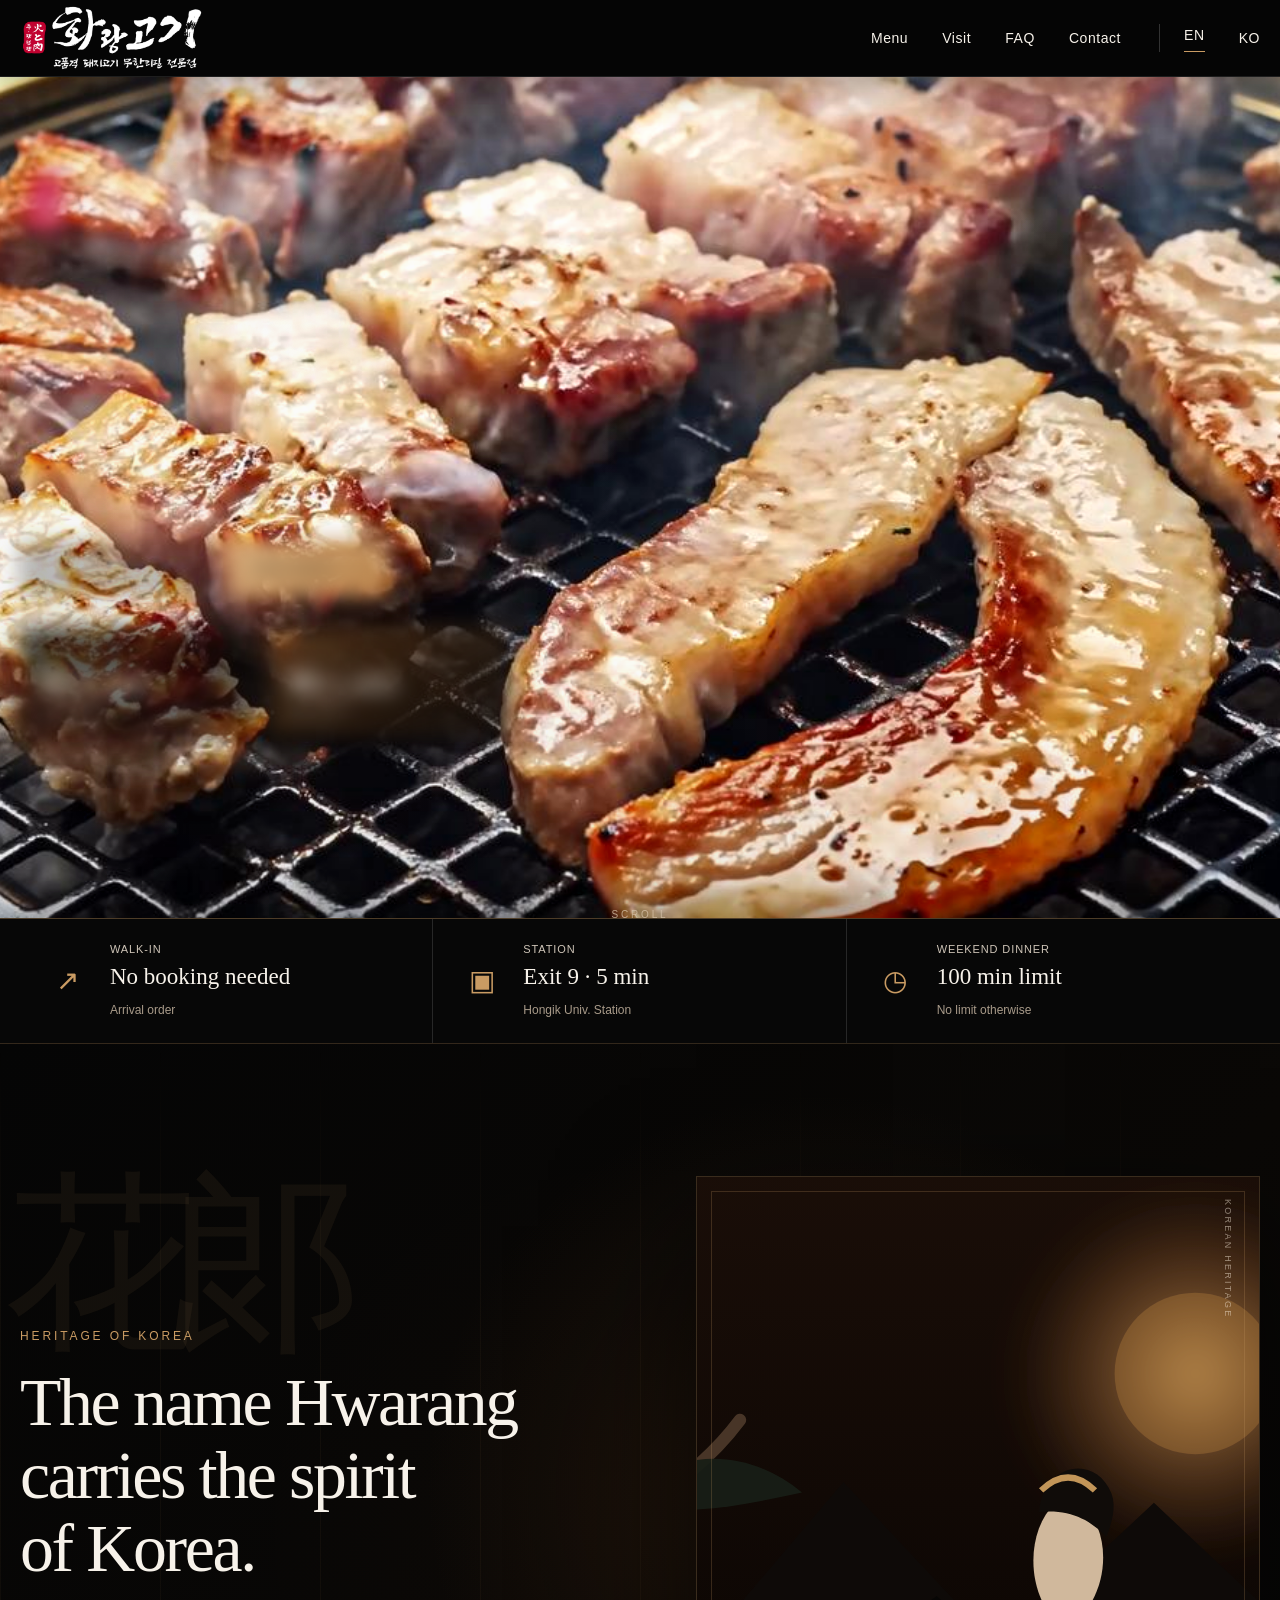
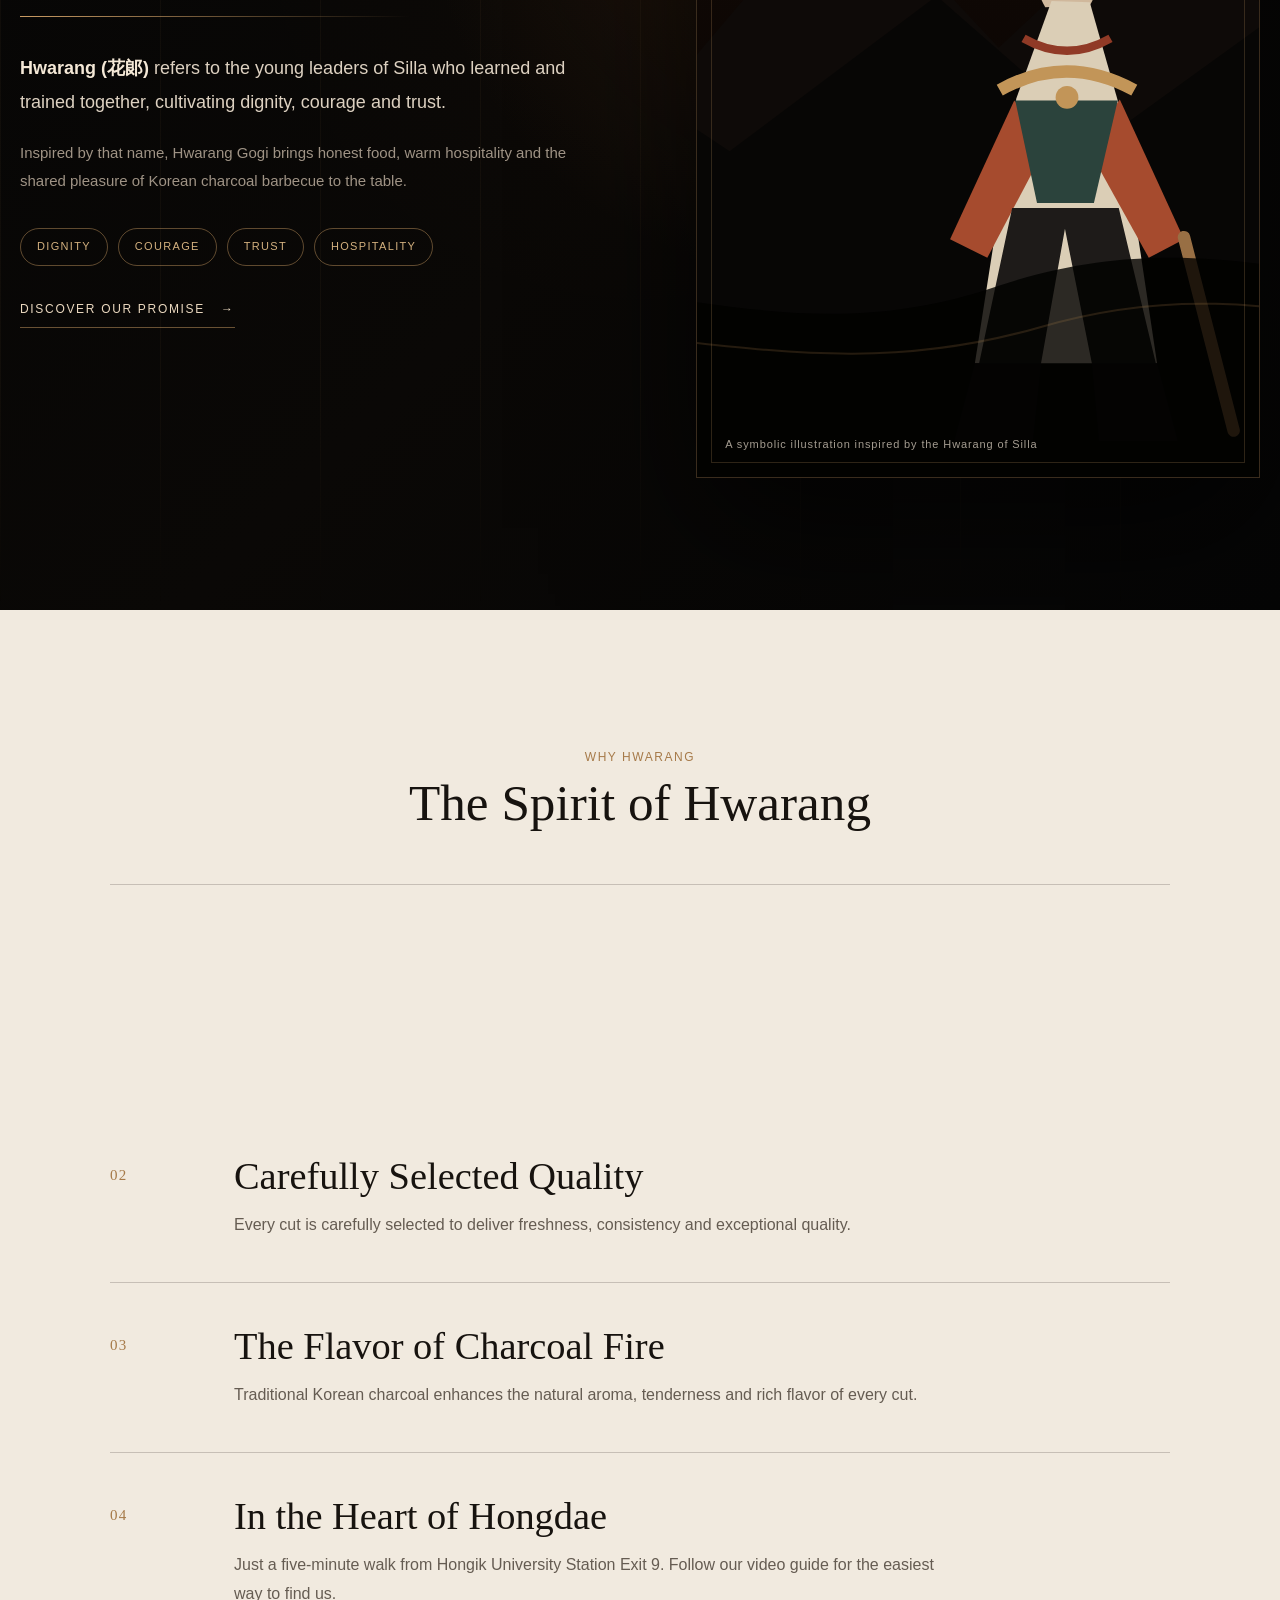
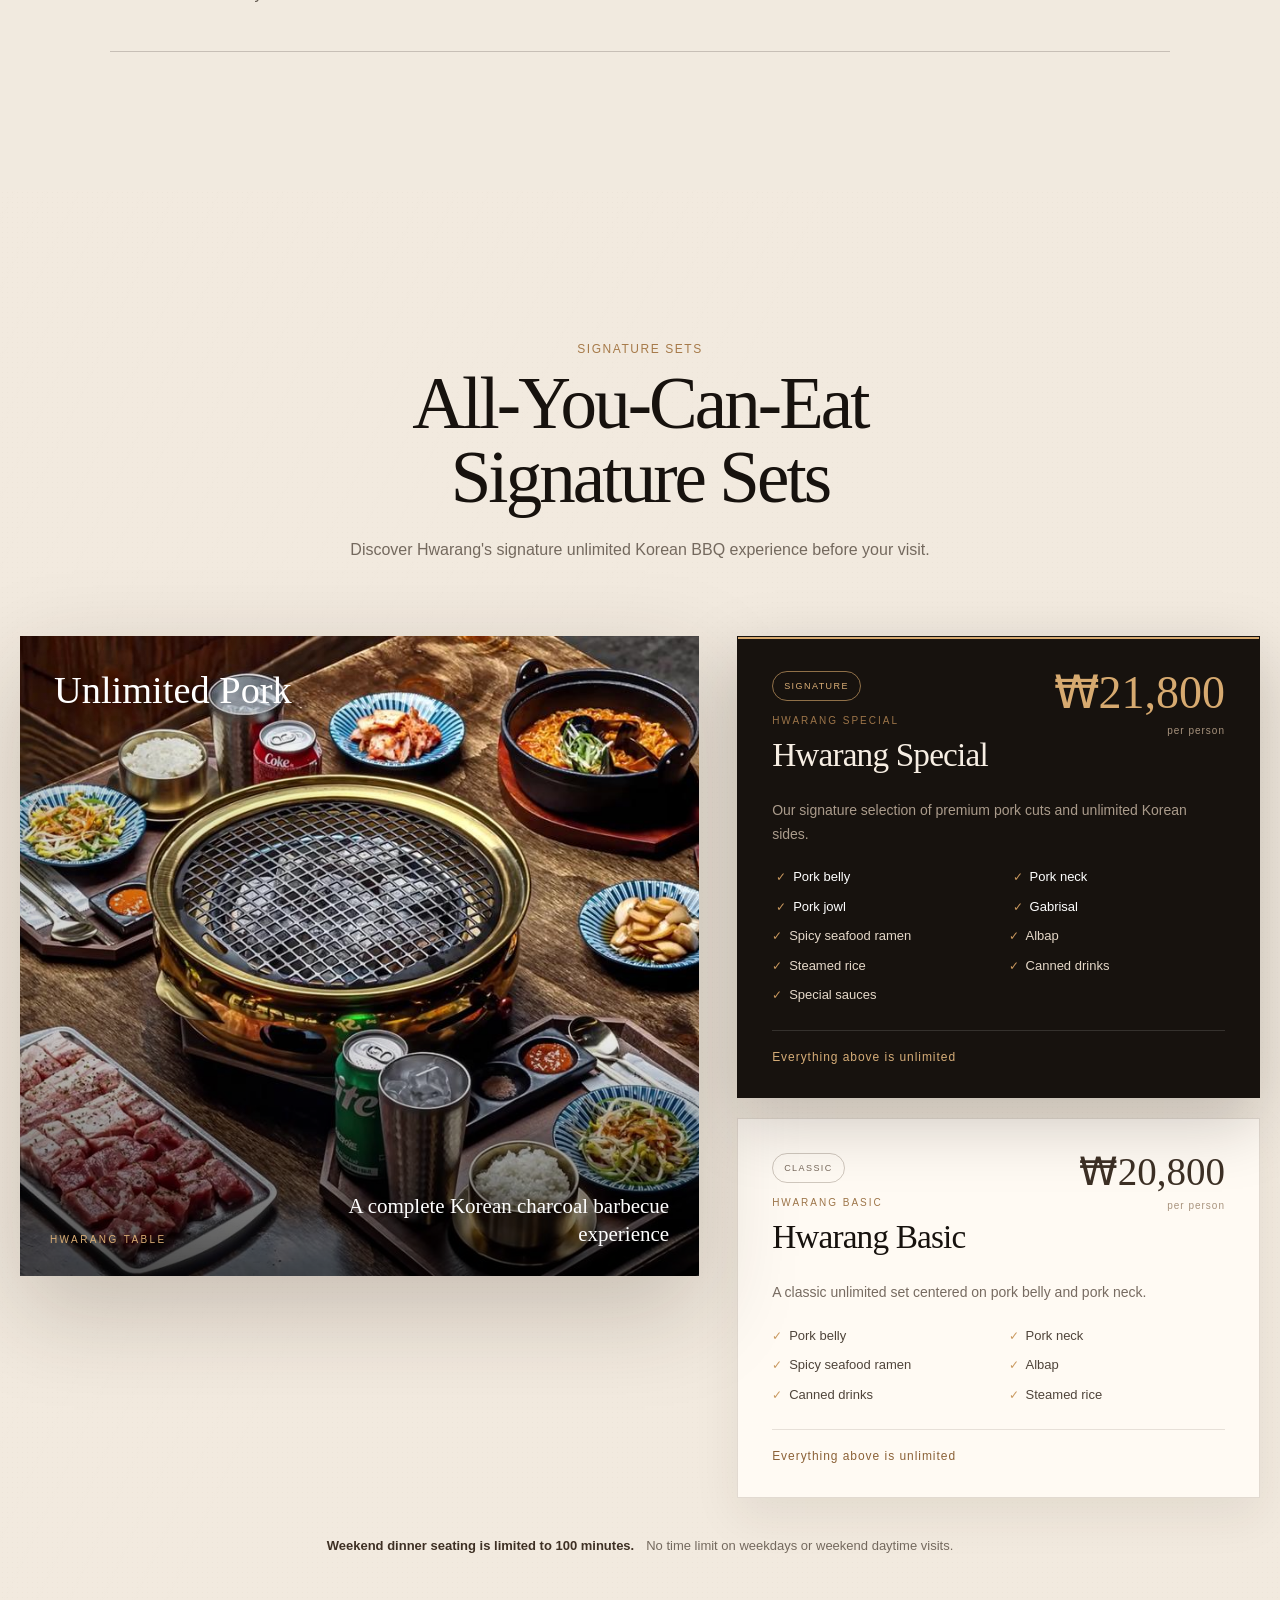
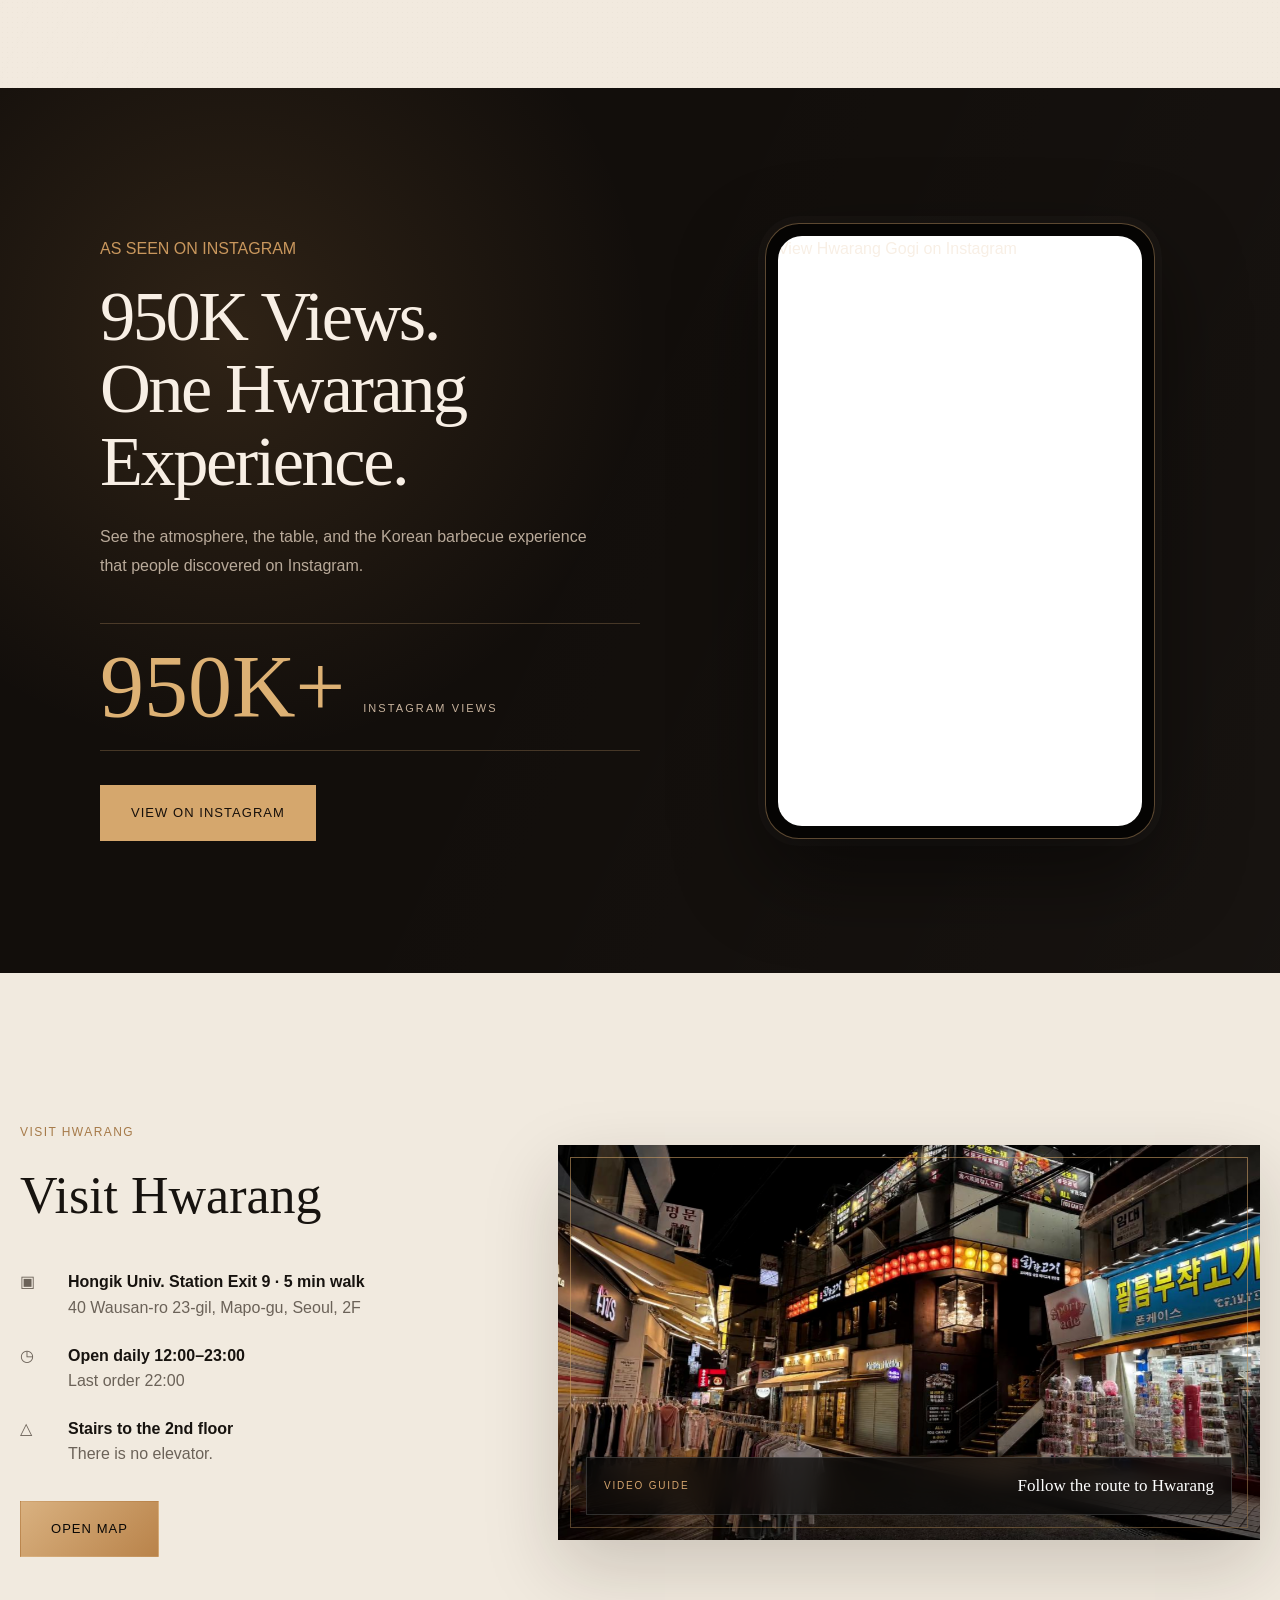
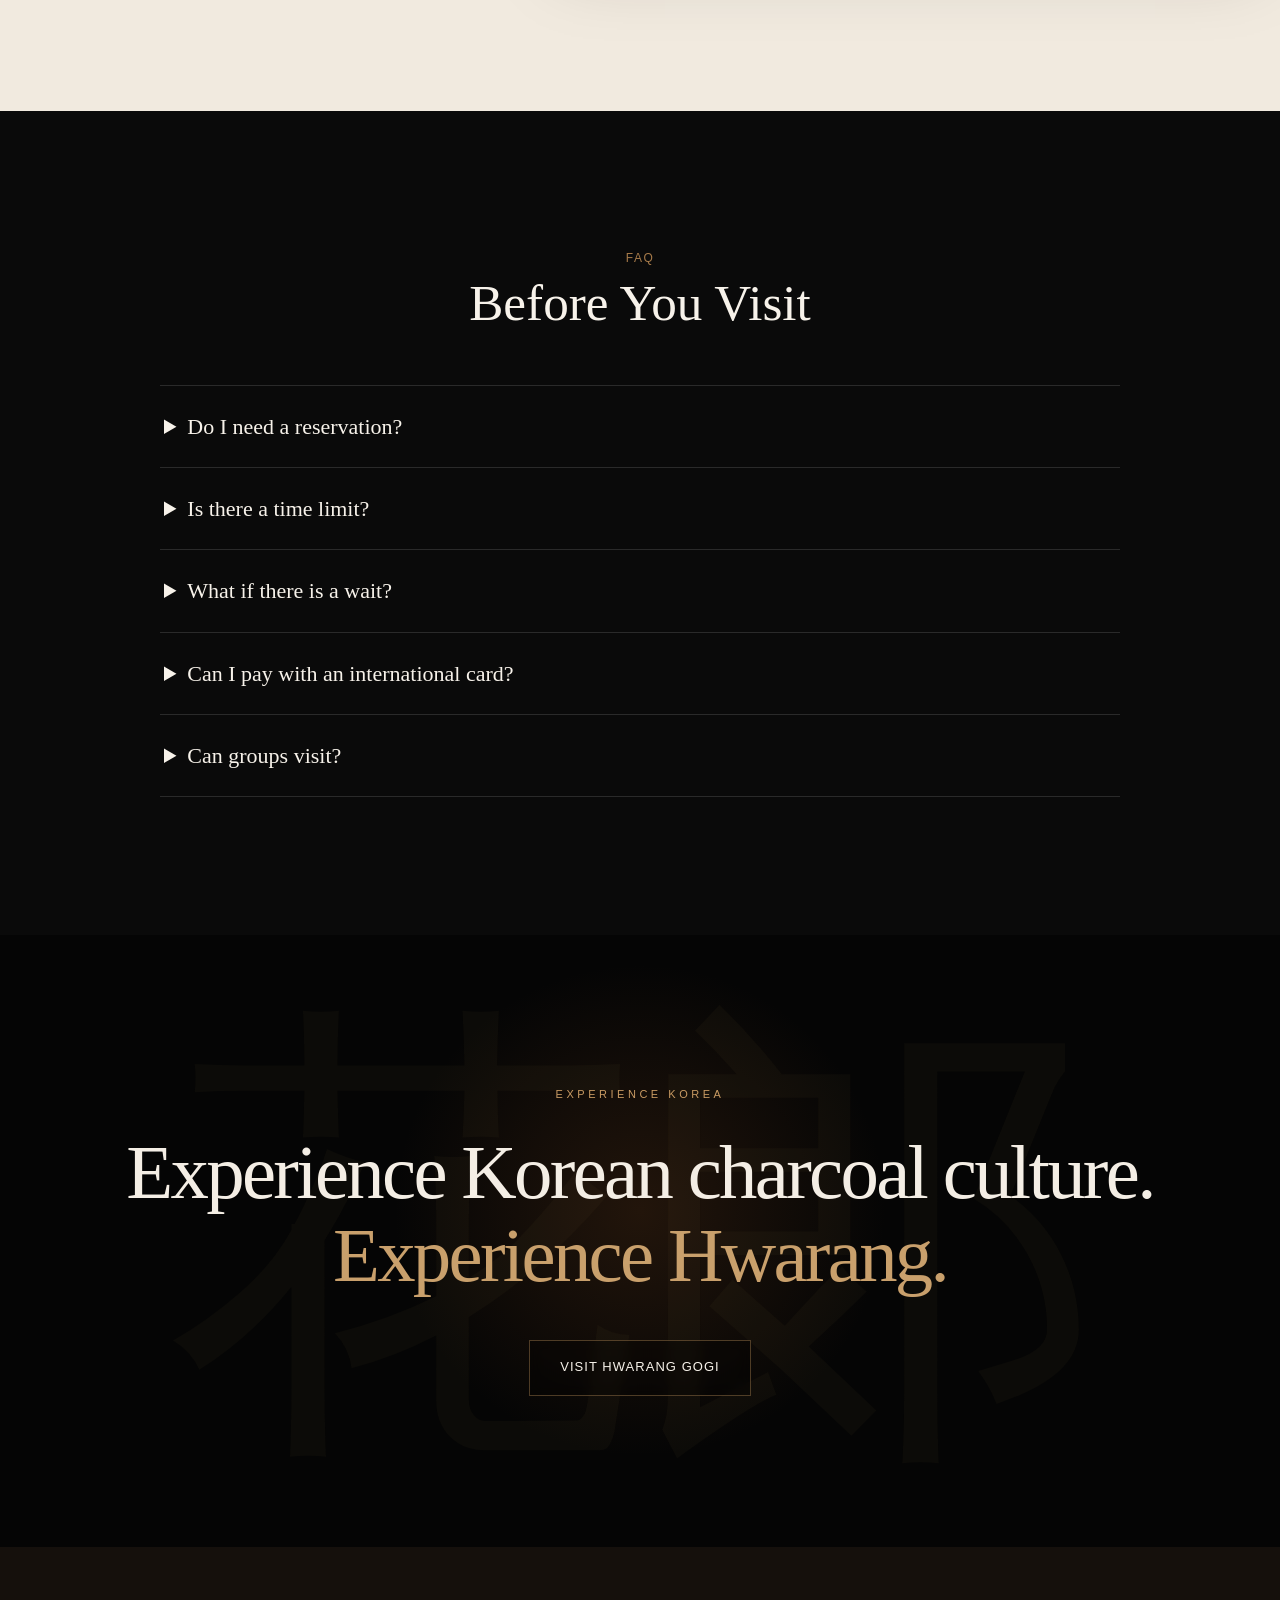
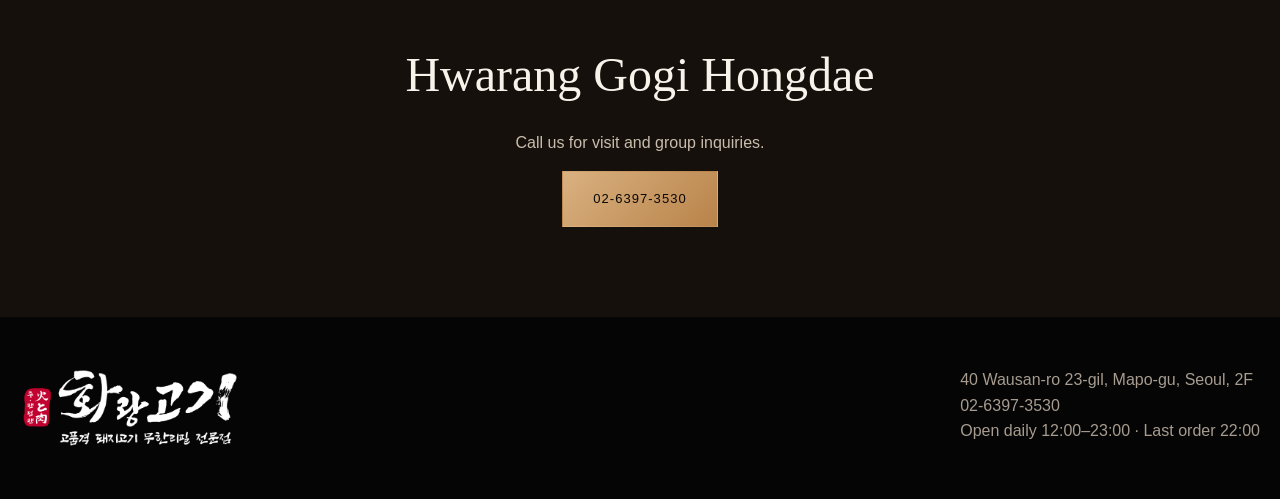
==== commit 62e9bb3f: "Add files via upload" ====
--- a/index.html
+++ b/index.html
@@ -1,10 +1,10 @@
 <!DOCTYPE html>
 
-<html lang="en"><head><meta charset="utf-8"/><meta content="width=device-width,initial-scale=1" name="viewport"/><title>Hwarang Gogi Hongdae | Charcoal All-You-Can-Eat Korean BBQ</title><meta content="Charcoal all-you-can-eat Korean pork BBQ near Hongik Univ. Station Exit 9. Standard ₩20,800 and Special ₩21,800. Walk-ins welcome." name="description"/><link href="assets/css/main.css?v=31.0" rel="stylesheet"/><link href="favicon-32.png" rel="icon" type="image/png" sizes="32x32"/><link href="apple-touch-icon.png" rel="apple-touch-icon"/><link href="https://hwaranggogihd.com/" rel="canonical"/><link href="https://hwaranggogihd.com/" hreflang="en" rel="alternate"/><link href="https://hwaranggogihd.com/ko/" hreflang="ko" rel="alternate"/><link href="https://hwaranggogihd.com/" hreflang="x-default" rel="alternate"/><meta content="Hwarang Gogi Hongdae | Charcoal All-You-Can-Eat Korean BBQ" property="og:title"/><meta content="Charcoal all-you-can-eat Korean pork BBQ near Hongik Univ. Station Exit 9. Standard ₩20,800 and Special ₩21,800. Walk-ins welcome." property="og:description"/><meta content="https://hwaranggogihd.com/assets/img/hero-grill.jpg" property="og:image"/><meta content="restaurant.restaurant" property="og:type"/><meta content="https://hwaranggogihd.com/" property="og:url"/><meta content="Hwarang Gogi Hongdae" property="og:site_name"/><meta content="en_US" property="og:locale"/><meta content="ko_KR" property="og:locale:alternate"/><meta content="1200" property="og:image:width"/><meta content="630" property="og:image:height"/><meta content="Hwarang Gogi Hongdae charcoal Korean BBQ table" property="og:image:alt"/><meta content="summary_large_image" name="twitter:card"/><meta content="Hwarang Gogi Hongdae | Charcoal All-You-Can-Eat Korean BBQ" name="twitter:title"/><meta content="Charcoal all-you-can-eat Korean pork BBQ near Hongik Univ. Station Exit 9. Standard ₩20,800 and Special ₩21,800." name="twitter:description"/><meta content="https://hwaranggogihd.com/assets/img/hero-grill.jpg" name="twitter:image"/><script type="application/ld+json">{"@context":"https://schema.org","@type":"Restaurant","name":"Hwarang Gogi Hongdae","alternateName":"화랑고기 홍대점","url":"https://hwaranggogihd.com/","image":["https://hwaranggogihd.com/assets/img/hero-grill.jpg","https://hwaranggogihd.com/assets/img/hwarang-signature-v24-poster.jpg"],"servesCuisine":["Korean BBQ","Korean Pork BBQ"],"priceRange":"₩₩","telephone":"+82-2-6397-3530","acceptsReservations":false,"hasMenu":"https://hwaranggogihd.com/#menu","address":{"@type":"PostalAddress","streetAddress":"2F, 40 Wausan-ro 23-gil","addressLocality":"Mapo-gu","addressRegion":"Seoul","addressCountry":"KR"}}</script>
+<html lang="en"><head><meta charset="utf-8"/><meta content="width=device-width,initial-scale=1" name="viewport"/><title>Hwarang Gogi Hongdae | Charcoal All-You-Can-Eat Korean BBQ</title><meta content="Charcoal all-you-can-eat Korean pork BBQ near Hongik Univ. Station Exit 9. Standard ₩20,800 and Special ₩21,800. Walk-ins welcome." name="description"/><link href="assets/css/main.css" rel="stylesheet"/><link href="favicon-32.png" rel="icon" type="image/png" sizes="32x32"/><link href="apple-touch-icon.png" rel="apple-touch-icon"/><link href="https://hwarang-hongdae.example/" rel="canonical"/><link href="https://hwarang-hongdae.example/" hreflang="en" rel="alternate"/><link href="https://hwarang-hongdae.example/ko/" hreflang="ko" rel="alternate"/><link href="https://hwarang-hongdae.example/" hreflang="x-default" rel="alternate"/><meta content="Hwarang Gogi Hongdae | Charcoal All-You-Can-Eat Korean BBQ" property="og:title"/><meta content="Charcoal all-you-can-eat Korean pork BBQ near Hongik Univ. Station Exit 9. Standard ₩20,800 and Special ₩21,800. Walk-ins welcome." property="og:description"/><meta content="https://hwarang-hongdae.example/assets/img/hero-grill.jpg" property="og:image"/><meta content="restaurant.restaurant" property="og:type"/><script type="application/ld+json">{"@context":"https://schema.org","@type":"Restaurant","name":"Hwarang Gogi Hongdae","servesCuisine":"Korean BBQ","priceRange":"₩₩","telephone":"+82-2-6397-3530","acceptsReservations":false,"hasMenu":"https://hwarang-hongdae.example/#menu","address":{"@type":"PostalAddress","streetAddress":"40 Wausan-ro 23-gil, 2F","addressLocality":"Mapo-gu","addressRegion":"Seoul","addressCountry":"KR"}}</script>
 <script type="application/ld+json">{"@context":"https://schema.org","@type":"FAQPage","mainEntity":[{"@type":"Question","name":"Do I need a reservation?","acceptedAnswer":{"@type":"Answer","text":"No reservation is needed. Guests are seated in the order they arrive."}},{"@type":"Question","name":"Is there a time limit?","acceptedAnswer":{"@type":"Answer","text":"Weekend evenings have a 100-minute time limit. There is no time limit on weekdays or weekend daytime."}},{"@type":"Question","name":"What if there is a wait?","acceptedAnswer":{"@type":"Answer","text":"Waiting times vary depending on when you visit. Please check with our staff for current seating availability."}},{"@type":"Question","name":"Can I pay with an international card?","acceptedAnswer":{"@type":"Answer","text":"Visa, Mastercard, and other internationally issued cards are accepted."}},{"@type":"Question","name":"Can groups visit?","acceptedAnswer":{"@type":"Answer","text":"Please call ahead for group visits. Calling does not guarantee a table."}}]}</script>
-<script type="application/ld+json">{"@context":"https://schema.org","@type":"VideoObject","name":"Hwarang Gogi Hongdae — Charcoal Grilling","description":"Korean pork cuts grilling over charcoal at Hwarang Gogi Hongdae.","thumbnailUrl":"https://hwaranggogihd.com/assets/img/hero-v14-poster.jpg","contentUrl":"https://hwaranggogihd.com/assets/video/hwarang-hero-v14-1440p.mp4","duration":"PT8S"}</script>
-<script type="application/ld+json">{"@context":"https://schema.org","@type":"VideoObject","name":"Hwarang Gogi Hongdae — Signature All-You-Can-Eat Table","description":"The Hwarang Special and Hwarang Basic all-you-can-eat sets at Hwarang Gogi Hongdae.","thumbnailUrl":"https://hwaranggogihd.com/assets/img/hwarang-signature-v24-poster.jpg","contentUrl":"https://hwaranggogihd.com/assets/video/hwarang-signature-v24.mp4","duration":"PT4S"}</script>
-<script type="application/ld+json">{"@context":"https://schema.org","@type":"VideoObject","name":"Walking Directions to Hwarang Gogi Hongdae","description":"Walking route from Hongik Univ. Station Exit 9 to Hwarang Gogi Hongdae.","thumbnailUrl":"https://hwaranggogihd.com/assets/img/hwarang-visit-v18-poster.jpg","contentUrl":"https://hwaranggogihd.com/assets/video/hwarang-visit-v18.mp4","duration":"PT12S"}</script>
+<script type="application/ld+json">{"@context":"https://schema.org","@type":"VideoObject","name":"Hwarang Gogi Hongdae — Charcoal Grilling","description":"Korean pork cuts grilling over charcoal at Hwarang Gogi Hongdae.","thumbnailUrl":"https://hwarang-hongdae.example/assets/img/hero-v14-poster.jpg","contentUrl":"https://hwarang-hongdae.example/assets/video/hwarang-hero-v14-1440p.mp4","duration":"PT8S"}</script>
+<script type="application/ld+json">{"@context":"https://schema.org","@type":"VideoObject","name":"Hwarang Gogi Hongdae — Signature All-You-Can-Eat Table","description":"The Hwarang Special and Hwarang Basic all-you-can-eat sets at Hwarang Gogi Hongdae.","thumbnailUrl":"https://hwarang-hongdae.example/assets/img/hwarang-signature-v24-poster.jpg","contentUrl":"https://hwarang-hongdae.example/assets/video/hwarang-signature-v24.mp4","duration":"PT4S"}</script>
+<script type="application/ld+json">{"@context":"https://schema.org","@type":"VideoObject","name":"Walking Directions to Hwarang Gogi Hongdae","description":"Walking route from Hongik Univ. Station Exit 9 to Hwarang Gogi Hongdae.","thumbnailUrl":"https://hwarang-hongdae.example/assets/img/hwarang-visit-v18-poster.jpg","contentUrl":"https://hwarang-hongdae.example/assets/video/hwarang-visit-v18.mp4","duration":"PT12S"}</script>
 </head><body class="cinematic-site v25-site"><div aria-hidden="true" class="v25-splash"><div class="v25-splash-mark"><span class="v25-splash-hanja">花郞</span><span class="v25-splash-name">HWARANG</span></div></div>
 <a class="skip-link" href="#main">Skip to content</a>
 <header class="site-header"><div class="container"><a class="brand-logo" href="#hero"><img alt="Hwarang Gogi Hongdae" src="assets/img/hwarang-logo.png"/></a><div class="header-right"><nav aria-label="Main" class="desktop-nav"><a href="#menu">Menu</a><a href="#location">Visit</a><a href="#faq">FAQ</a><a href="#contact">Contact</a></nav><div class="desktop-lang"><a aria-current="true" href="index.html">EN</a><a href="ko/index.html">KO</a></div></div><button aria-controls="mobile-nav" aria-expanded="false" aria-label="Menu" class="nav-toggle" data-nav-toggle=""><span></span></button></div><nav aria-hidden="true" aria-label="Main" class="mobile-nav" id="mobile-nav" inert=""><a href="#menu">Menu</a><a href="#location">Visit</a><a href="#faq">FAQ</a><a href="#contact">Contact</a><a href="ko/index.html">한국어</a></nav></header>
@@ -22,7 +22,7 @@
 <h1 class="reveal-fire reveal-3">HWARANG GOGI<br/>CHARCOAL KOREAN<br/>PORK BBQ</h1>
 <p class="hero-desc reveal-fire reveal-3">Walk-ins welcome.<br/>Guests are seated in the order they arrive.</p>
 <div class="hero-actions reveal-fire reveal-4">
-<a class="btn btn-ghost" href="https://www.google.com/maps/search/?api=1&amp;query=40%20Wausan-ro%2023-gil%2C%20Mapo-gu">Get Directions <span aria-hidden="true">→</span></a>
+<a class="btn btn-ghost" href="https://www.google.com/maps/search/?api=1&amp;query=Hwarang+Gogi+Hongdae+40+Wausan-ro+23-gil+Mapo-gu+Seoul">Get Directions <span aria-hidden="true">→</span></a>
 <a class="btn btn-primary" href="#menu">View Menu <span aria-hidden="true">→</span></a>
 </div>
 <div aria-label="All-you-can-eat prices" class="hero-prices reveal-fire reveal-5">
@@ -111,9 +111,9 @@
     </div>
   </div>
 </section>
-<section class="section section-light cinematic-section" data-cinema="section" id="location"><div class="container location-grid"><div class="location-copy"><p class="eyebrow">VISIT HWARANG</p><h2>Visit Hwarang</h2><div class="location-list"><div class="location-item"><span>▣</span><div><strong>Hongik Univ. Station Exit 9 · 5 min walk</strong><span>40 Wausan-ro 23-gil, Mapo-gu, Seoul, 2F</span></div></div><div class="location-item"><span>◷</span><div><strong>Open daily 12:00–23:00</strong><span>Last order 22:00</span></div></div><div class="location-item"><span>△</span><div><strong>Stairs to the 2nd floor</strong><span>There is no elevator.</span></div></div></div><p style="margin-top:34px"><a class="btn btn-primary" href="https://www.google.com/maps/search/?api=1&amp;query=40%20Wausan-ro%2023-gil%2C%20Mapo-gu">Open Map</a></p></div><div class="location-photo location-video" data-parallax="location"><video aria-label="Walking directions to Hwarang Gogi Hongdae" autoplay="" loop="" muted="" playsinline="" poster="assets/img/hwarang-visit-v18-poster.jpg" preload="metadata"><source src="assets/video/hwarang-visit-v18.mp4" type="video/mp4"/>Your browser does not support HTML5 video.</video><div class="location-video-badge"><span>VIDEO GUIDE</span><strong>Follow the route to Hwarang</strong></div></div></div></section>
+<section class="section section-light cinematic-section" data-cinema="section" id="location"><div class="container location-grid"><div class="location-copy"><p class="eyebrow">VISIT HWARANG</p><h2>Visit Hwarang</h2><div class="location-list"><div class="location-item"><span>▣</span><div><strong>Hongik Univ. Station Exit 9 · 5 min walk</strong><span>40 Wausan-ro 23-gil, Mapo-gu, Seoul, 2F</span></div></div><div class="location-item"><span>◷</span><div><strong>Open daily 12:00–23:00</strong><span>Last order 22:00</span></div></div><div class="location-item"><span>△</span><div><strong>Stairs to the 2nd floor</strong><span>There is no elevator.</span></div></div></div><p style="margin-top:34px"><a class="btn btn-primary" href="https://www.google.com/maps/search/?api=1&amp;query=Hwarang+Gogi+Hongdae+40+Wausan-ro+23-gil+Mapo-gu+Seoul">Open Map</a></p></div><div class="location-photo location-video" data-parallax="location"><video aria-label="Walking directions to Hwarang Gogi Hongdae" autoplay="" loop="" muted="" playsinline="" poster="assets/img/hwarang-visit-v18-poster.jpg" preload="metadata"><source src="assets/video/hwarang-visit-v18.mp4" type="video/mp4"/>Your browser does not support HTML5 video.</video><div class="location-video-badge"><span>VIDEO GUIDE</span><strong>Follow the route to Hwarang</strong></div></div></div></section>
 <section class="section section-dark cinematic-section" data-cinema="section" id="faq"><div class="container"><div class="section-title"><p class="eyebrow">FAQ</p><h2>Before You Visit</h2></div><div class="faq-grid"><details><summary>Do I need a reservation?</summary><p>No reservation is needed. Guests are seated in the order they arrive.</p></details><details><summary>Is there a time limit?</summary><p>Weekend evenings have a 100-minute time limit. There is no time limit on weekdays or weekend daytime.</p></details><details><summary>What if there is a wait?</summary><p>Waiting times vary depending on when you visit. Please check with our staff for current seating availability.</p></details><details><summary>Can I pay with an international card?</summary><p>Visa, Mastercard, and other internationally issued cards are accepted.</p></details><details><summary>Can groups visit?</summary><p>Please call ahead for group visits. Calling does not guarantee a table.</p></details></div></div></section>
 <section class="heritage-closing cinematic-section" data-cinema="section"><div class="heritage-closing-inner"><p>EXPERIENCE KOREA</p><h2>Experience Korean charcoal culture.<br/><span>Experience Hwarang.</span></h2><a class="btn btn-ghost" href="#location">Visit Hwarang Gogi</a></div></section>
 <section class="contact-band cinematic-section" data-cinema="section" id="contact"><h2>Hwarang Gogi Hongdae</h2><p>Call us for visit and group inquiries.</p><a class="btn btn-primary" href="tel:+82263973530">02-6397-3530</a></section></main>
-<footer class="footer"><div class="container footer-grid"><div><img alt="" class="footer-logo" src="assets/img/hwarang-logo.png"/></div><address>40 Wausan-ro 23-gil, Mapo-gu, Seoul, 2F<br/>02-6397-3530<br/>Open daily 12:00–23:00 · Last order 22:00</address></div></footer><nav aria-label="Quick actions" class="mobile-quick"><a href="#menu">Menu</a><a href="https://www.google.com/maps/search/?api=1&amp;query=40%20Wausan-ro%2023-gil%2C%20Mapo-gu">Directions</a><a href="tel:+82263973530">Call</a></nav><script defer="" src="assets/js/main.js?v=30.0"></script>
+<footer class="footer"><div class="container footer-grid"><div><img alt="" class="footer-logo" src="assets/img/hwarang-logo.png"/></div><address>40 Wausan-ro 23-gil, Mapo-gu, Seoul, 2F<br/>02-6397-3530<br/>Open daily 12:00–23:00 · Last order 22:00</address></div></footer><nav aria-label="Quick actions" class="mobile-quick"><a href="#menu">Menu</a><a href="https://www.google.com/maps/search/?api=1&amp;query=Hwarang+Gogi+Hongdae+40+Wausan-ro+23-gil+Mapo-gu+Seoul">Directions</a><a href="tel:+82263973530">Call</a></nav><script defer="" src="assets/js/main.js"></script>
 </body></html>
--- a/assets/css/main.css
+++ b/assets/css/main.css
@@ -1,13 +1,13 @@
-:root{--bg:#080808;--panel:#111;--paper:#f1eadf;--paper2:#e9dfd1;--ink:#f7f2ea;--muted:#b7aea1;--dark:#17130f;--gold:#c99b63;--line:rgba(201,155,99,.36);--max:1440px;--serif:Georgia,'Times New Roman',serif;--sans:-apple-system,BlinkMacSystemFont,'Segoe UI','Noto Sans KR',sans-serif}
-*{box-sizing:border-box}html{scroll-behavior:smooth;scroll-padding-top:82px}body{margin:0;background:var(--bg);color:var(--ink);font-family:var(--sans);line-height:1.6}a{color:inherit;text-decoration:none}img{max-width:100%;display:block}button{font:inherit}.container{width:min(calc(100% - 40px),var(--max));margin-inline:auto}.skip-link{position:fixed;left:16px;top:-80px;z-index:1000;background:#fff;color:#000;padding:10px 14px}.skip-link:focus{top:16px}.site-header{position:fixed;inset:0 0 auto;z-index:100;background:#050505;border-bottom:1px solid rgba(255,255,255,.1);box-shadow:0 10px 34px rgba(0,0,0,.28)}.site-header.scrolled{background:#050505;border-color:rgba(255,255,255,.12)}.site-header .container{height:86px;display:flex;align-items:center;justify-content:space-between}.brand-logo img{width:230px;height:auto}.desktop-nav,.desktop-lang{display:flex;align-items:center;gap:38px}.header-right{display:flex;gap:42px;align-items:center}.desktop-nav a,.desktop-lang a{font-size:14px;letter-spacing:.04em}.desktop-nav a:hover,.desktop-lang a:hover{color:var(--gold)}.desktop-lang{gap:18px;padding-left:24px;border-left:1px solid rgba(255,255,255,.18)}.desktop-lang [aria-current=true]{border-bottom:1px solid var(--gold);padding-bottom:5px}.nav-toggle,.mobile-nav{display:none}
-
-.hero{min-height:820px;height:100svh;max-height:1080px;position:relative;overflow:hidden;background:#050505;isolation:isolate}.hero-bg{position:absolute;inset:0;z-index:-3}.hero-bg video{width:100%;height:100%;object-fit:cover;object-position:center}.hero-shade{position:absolute;inset:0;background:linear-gradient(90deg,rgba(0,0,0,.16) 0%,rgba(0,0,0,.32) 42%,rgba(0,0,0,.86) 66%,rgba(0,0,0,.96) 100%),linear-gradient(0deg,rgba(0,0,0,.8) 0%,transparent 34%,rgba(0,0,0,.16) 100%)}.hero-ember{position:absolute;inset:0;background:radial-gradient(circle at 24% 68%,rgba(177,77,18,.22),transparent 29%),radial-gradient(circle at 72% 44%,rgba(201,155,99,.08),transparent 30%);mix-blend-mode:screen;pointer-events:none}.hero-shell{height:100%;display:flex;justify-content:flex-end;align-items:center;padding-top:154px;padding-bottom:184px}.hero-content{width:min(620px,46vw);padding:34px 0 58px;position:relative}.hero-content-right{text-align:left}.hero-logo{width:min(410px,86%);margin:0 0 34px}.hero-kicker{color:var(--gold);font-size:15px;letter-spacing:.12em;margin:0 0 22px;text-transform:uppercase}.hero h1{font-family:var(--serif);font-weight:400;font-size:clamp(48px,4.35vw,74px);line-height:.98;letter-spacing:-.035em;margin:0 0 30px;max-width:660px;text-shadow:0 8px 35px rgba(0,0,0,.42)}.brush-title{font-family:'Nanum Brush Script',cursive!important;font-size:clamp(50px,4.7vw,78px)!important;line-height:1.06!important;letter-spacing:-.018em!important}.hero-desc{font-size:17px;color:#e0d7ca;max-width:560px;margin:0 0 34px}.hero-actions{display:flex;gap:14px}.btn{min-height:52px;padding:0 28px;border:1px solid var(--line);display:inline-flex;align-items:center;justify-content:center;text-transform:uppercase;font-size:13px;letter-spacing:.08em;transition:.25s}.btn:hover{transform:translateY(-2px)}.btn-primary{background:linear-gradient(135deg,#d9b180,#b9834a);color:#0a0806;border-color:transparent}.btn-ghost{background:rgba(0,0,0,.28);backdrop-filter:blur(6px)}.hero-prices{display:grid;grid-template-columns:repeat(2,minmax(0,1fr));gap:14px;margin-top:36px;max-width:590px}.hero-price-card{padding:17px 20px 16px;border:1px solid rgba(201,155,99,.52);background:linear-gradient(145deg,rgba(7,7,7,.78),rgba(20,14,9,.58));backdrop-filter:blur(12px);box-shadow:0 14px 36px rgba(0,0,0,.22)}.hero-price-card span{display:block;color:#d0aa79;letter-spacing:.13em;text-transform:uppercase;font-size:11px}.hero-price-card strong{display:block;font-family:var(--serif);font-size:31px;font-weight:400;line-height:1.15;margin-top:4px}.hero-price-card small{display:block;color:#b9ad9d;font-size:12px}.hero-price-special{background:linear-gradient(145deg,rgba(106,65,27,.6),rgba(19,13,8,.72))}.hero-limit{margin:16px 0 30px;color:#e1c49f;font-size:13px}.hero-facts{position:absolute;left:0;right:0;bottom:0;z-index:3;background:#070707;border-top:1px solid var(--line);box-shadow:0 -18px 42px rgba(0,0,0,.32)}.hero-facts-inner{width:min(calc(100% - 40px),var(--max));margin:auto;display:grid;grid-template-columns:repeat(3,1fr)}.fact{padding:22px 36px;border-right:1px solid rgba(255,255,255,.13);display:grid;grid-template-columns:42px 1fr;gap:12px;align-items:center}.fact:last-child{border-right:0}.fact-icon{font-size:28px;color:var(--gold)}.fact small{display:block;text-transform:uppercase;font-size:11px;color:#cfc5b8;letter-spacing:.08em}.fact strong{display:block;font-family:var(--serif);font-size:23px;font-weight:400}.fact em{font-style:normal;color:#a99b8a;font-size:12px}
+:root{--bg:#080808;--panel:#111;--paper:#f1eadf;--paper2:#e9dfd1;--ink:#f7f2ea;--muted:#b7aea1;--dark:#17130f;--gold:#c99b63;--line:rgba(201,155,99,.36);--max:1440px;--serif:Georgia,'Times New Roman',serif;--sans:-apple-system,BlinkMacSystemFont,'Segoe UI','Noto Sans KR',sans-serif;--ko-batang:'KoPubWorld Batang','KoPub Batang','Noto Serif KR','Batang','바탕',serif}
+*{box-sizing:border-box}html{scroll-behavior:smooth;scroll-padding-top:82px}body{margin:0;background:var(--bg);color:var(--ink);font-family:var(--sans);line-height:1.6}a{color:inherit;text-decoration:none}img{max-width:100%;display:block}button{font:inherit}html[lang='ko'] body,html[lang='ko'] button,html[lang='ko'] input,html[lang='ko'] textarea,html[lang='ko'] select{font-family:var(--ko-batang)}html[lang='ko'] .hero h1,html[lang='ko'] .fact strong,html[lang='ko'] .section-title h2,html[lang='ko'] .promise h3,html[lang='ko'] .price-main .amount,html[lang='ko'] .meat-card h3,html[lang='ko'] .location-copy h2,html[lang='ko'] .faq-grid summary,html[lang='ko'] .contact-band h2,html[lang='ko'] .source-intro h2,html[lang='ko'] .promise-row h3,html[lang='ko'] .history-copy h2,html[lang='ko'] .heritage-closing h2,html[lang='ko'] .signature-v24-caption strong,html[lang='ko'] .signature-plan h3,html[lang='ko'] .signature-price strong,html[lang='ko'] .signature-v25-caption strong,html[lang='ko'] .v25-timed-label,html[lang='ko'] .instagram-v26-copy h2,html[lang='ko'] .instagram-v26-proof strong{font-family:var(--ko-batang)}.container{width:min(calc(100% - 40px),var(--max));margin-inline:auto}.skip-link{position:fixed;left:16px;top:-80px;z-index:1000;background:#fff;color:#000;padding:10px 14px}.skip-link:focus{top:16px}.site-header{position:fixed;inset:0 0 auto;z-index:100;background:#050505;border-bottom:1px solid rgba(255,255,255,.1);box-shadow:0 10px 34px rgba(0,0,0,.28)}.site-header.scrolled{background:#050505;border-color:rgba(255,255,255,.12)}.site-header .container{height:86px;display:flex;align-items:center;justify-content:space-between}.brand-logo img{width:230px;height:auto}.desktop-nav,.desktop-lang{display:flex;align-items:center;gap:38px}.header-right{display:flex;gap:42px;align-items:center}.desktop-nav a,.desktop-lang a{font-size:14px;letter-spacing:.04em}.desktop-nav a:hover,.desktop-lang a:hover{color:var(--gold)}.desktop-lang{gap:18px;padding-left:24px;border-left:1px solid rgba(255,255,255,.18)}.desktop-lang [aria-current=true]{border-bottom:1px solid var(--gold);padding-bottom:5px}.nav-toggle,.mobile-nav{display:none}
+
+.hero{min-height:820px;height:100svh;max-height:1080px;position:relative;overflow:hidden;background:#050505;isolation:isolate}.hero-bg{position:absolute;inset:0;z-index:-3}.hero-bg video{width:100%;height:100%;object-fit:cover;object-position:center}.hero-shade{position:absolute;inset:0;background:linear-gradient(90deg,rgba(0,0,0,.16) 0%,rgba(0,0,0,.32) 42%,rgba(0,0,0,.86) 66%,rgba(0,0,0,.96) 100%),linear-gradient(0deg,rgba(0,0,0,.8) 0%,transparent 34%,rgba(0,0,0,.16) 100%)}.hero-ember{position:absolute;inset:0;background:radial-gradient(circle at 24% 68%,rgba(177,77,18,.22),transparent 29%),radial-gradient(circle at 72% 44%,rgba(201,155,99,.08),transparent 30%);mix-blend-mode:screen;pointer-events:none}.hero-shell{height:100%;display:flex;justify-content:flex-end;align-items:center;padding-top:154px;padding-bottom:184px}.hero-content{width:min(620px,46vw);padding:34px 0 58px;position:relative}.hero-content-right{text-align:left}.hero-logo{width:min(410px,86%);margin:0 0 34px}.hero-kicker{color:var(--gold);font-size:15px;letter-spacing:.12em;margin:0 0 22px;text-transform:uppercase}.hero h1{font-family:var(--serif);font-weight:400;font-size:clamp(48px,4.35vw,74px);line-height:.98;letter-spacing:-.035em;margin:0 0 30px;max-width:660px;text-shadow:0 8px 35px rgba(0,0,0,.42)}.brush-title{font-family:var(--ko-batang)!important;font-size:clamp(50px,4.7vw,78px)!important;line-height:1.06!important;letter-spacing:-.018em!important}.hero-desc{font-size:17px;color:#e0d7ca;max-width:560px;margin:0 0 34px}.hero-actions{display:flex;gap:14px}.btn{min-height:52px;padding:0 28px;border:1px solid var(--line);display:inline-flex;align-items:center;justify-content:center;text-transform:uppercase;font-size:13px;letter-spacing:.08em;transition:.25s}.btn:hover{transform:translateY(-2px)}.btn-primary{background:linear-gradient(135deg,#d9b180,#b9834a);color:#0a0806;border-color:transparent}.btn-ghost{background:rgba(0,0,0,.28);backdrop-filter:blur(6px)}.hero-prices{display:grid;grid-template-columns:repeat(2,minmax(0,1fr));gap:14px;margin-top:36px;max-width:590px}.hero-price-card{padding:17px 20px 16px;border:1px solid rgba(201,155,99,.52);background:linear-gradient(145deg,rgba(7,7,7,.78),rgba(20,14,9,.58));backdrop-filter:blur(12px);box-shadow:0 14px 36px rgba(0,0,0,.22)}.hero-price-card span{display:block;color:#d0aa79;letter-spacing:.13em;text-transform:uppercase;font-size:11px}.hero-price-card strong{display:block;font-family:var(--serif);font-size:31px;font-weight:400;line-height:1.15;margin-top:4px}.hero-price-card small{display:block;color:#b9ad9d;font-size:12px}.hero-price-special{background:linear-gradient(145deg,rgba(106,65,27,.6),rgba(19,13,8,.72))}.hero-limit{margin:16px 0 30px;color:#e1c49f;font-size:13px}.hero-facts{position:absolute;left:0;right:0;bottom:0;z-index:3;background:#070707;border-top:1px solid var(--line);box-shadow:0 -18px 42px rgba(0,0,0,.32)}.hero-facts-inner{width:min(calc(100% - 40px),var(--max));margin:auto;display:grid;grid-template-columns:repeat(3,1fr)}.fact{padding:22px 36px;border-right:1px solid rgba(255,255,255,.13);display:grid;grid-template-columns:42px 1fr;gap:12px;align-items:center}.fact:last-child{border-right:0}.fact-icon{font-size:28px;color:var(--gold)}.fact small{display:block;text-transform:uppercase;font-size:11px;color:#cfc5b8;letter-spacing:.08em}.fact strong{display:block;font-family:var(--serif);font-size:23px;font-weight:400}.fact em{font-style:normal;color:#a99b8a;font-size:12px}
 .reveal-fire{opacity:0;transform:translateY(38px) scale(.985);filter:blur(8px);animation:fire-rise 1.25s cubic-bezier(.22,.78,.22,1) forwards;will-change:transform,opacity,filter}.reveal-1{animation-delay:.12s}.reveal-2{animation-delay:.28s}.reveal-3{animation-delay:.42s}.reveal-4{animation-delay:.62s}.reveal-5{animation-delay:.82s}.reveal-6{animation-delay:1.02s}@keyframes fire-rise{0%{opacity:0;transform:translateY(42px) scale(.98);filter:blur(6px);text-shadow:0 0 0 rgba(214,116,35,0)}55%{opacity:.72;filter:blur(2px);text-shadow:0 0 28px rgba(214,116,35,.28)}100%{opacity:1;transform:translateY(0) scale(1);filter:blur(0);text-shadow:0 0 0 rgba(214,116,35,0)}}
 .section{padding:110px 0}.section-light{background:var(--paper);color:var(--dark)}.section-dark{background:#0a0a0a}.section-title{text-align:center;margin-bottom:55px}.section-title .eyebrow{color:#a67a49;text-transform:uppercase;letter-spacing:.13em;font-size:12px;margin:0 0 8px}.section-title h2{font-family:var(--serif);font-weight:400;font-size:clamp(36px,4vw,58px);margin:0;line-height:1.05}.promise-grid{display:grid;grid-template-columns:repeat(3,1fr)}.promise{padding:20px clamp(28px,5vw,72px);text-align:center;border-right:1px solid rgba(32,24,17,.18)}.promise:last-child{border-right:0}.promise-icon{font-size:34px;margin-bottom:16px}.promise h3{font-family:var(--serif);font-weight:500;font-size:25px;margin:0 0 10px}.promise p{color:#655c52;margin:0;font-size:15px}.price-wrap{display:grid;grid-template-columns:.9fr 1.1fr;border:1px solid var(--line);max-width:980px;margin:auto}.price-main{padding:46px;text-align:center;border-right:1px solid var(--line)}.price-main .label{color:var(--gold);letter-spacing:.13em;text-transform:uppercase;font-size:12px}.price-main .amount{font-family:var(--serif);font-size:64px;line-height:1;margin:12px 0}.price-main p{color:var(--muted);margin:0}.price-details{padding:42px 50px;display:flex;flex-direction:column;justify-content:center}.price-details ul{list-style:none;margin:0;padding:0}.price-details li{padding:9px 0;border-bottom:1px solid rgba(255,255,255,.08)}.price-details li:before{content:'✓';color:var(--gold);margin-right:12px}.time-note{max-width:980px;margin:18px auto 0;color:#d6cab9;text-align:center;border:1px solid rgba(201,155,99,.22);padding:15px}.menu-strip{display:grid;grid-template-columns:repeat(5,1fr);gap:15px}.meat-card{background:#111;border:1px solid rgba(255,255,255,.08)}.meat-card img{width:100%;aspect-ratio:1.25;object-fit:cover;filter:saturate(.9) contrast(1.05)}.meat-card div{padding:18px;text-align:center}.meat-card h3{margin:0;font-family:var(--serif);font-weight:400;font-size:22px}.meat-card p{margin:2px 0 0;color:var(--muted);font-size:13px}.menu-actions{text-align:center;margin-top:32px}.location-grid{display:grid;grid-template-columns:.8fr 1.2fr;gap:70px;align-items:center}.location-copy .eyebrow{color:#a67a49;text-transform:uppercase;letter-spacing:.12em;font-size:12px}.location-copy h2{font-family:var(--serif);font-size:52px;font-weight:400;margin:5px 0 32px}.location-list{display:grid;gap:22px}.location-item{display:grid;grid-template-columns:32px 1fr;gap:16px}.location-item strong{display:block}.location-item span{color:#6b6258}.location-photo{position:relative}.location-photo img{width:100%;aspect-ratio:16/9;object-fit:cover;object-position:center center}.location-photo:after{content:"";position:absolute;inset:12px;border:1px solid rgba(201,155,99,.6);pointer-events:none}.faq-grid{max-width:960px;margin:auto}.faq-grid details{border-top:1px solid rgba(255,255,255,.13)}.faq-grid details:last-child{border-bottom:1px solid rgba(255,255,255,.13)}.faq-grid summary{cursor:pointer;padding:23px 4px;font-family:var(--serif);font-size:22px}.faq-grid p{color:var(--muted);padding:0 4px 24px;margin:0}.contact-band{text-align:center;background:#15100c;padding:90px 20px}.contact-band h2{font-family:var(--serif);font-weight:400;font-size:48px;margin:0 0 12px}.contact-band p{color:#c9bdad}.footer{background:#050505;padding:50px 0;color:#a79c8f}.footer-grid{display:flex;justify-content:space-between;gap:40px}.footer-logo{width:220px}.footer address{font-style:normal}.mobile-quick{display:none}
 @media(max-width:960px){.desktop-nav,.desktop-lang{display:none}.nav-toggle{display:grid;width:44px;height:44px;place-items:center;background:none;border:0;color:#fff}.nav-toggle span,.nav-toggle span:before,.nav-toggle span:after{display:block;width:24px;height:1px;background:#fff;content:'';position:relative}.nav-toggle span:before{position:absolute;top:-7px}.nav-toggle span:after{position:absolute;top:7px}.mobile-nav{display:block;position:fixed;top:0;right:0;width:min(86vw,390px);height:100dvh;background:#0a0a0a;padding:110px 36px;transform:translateX(100%);transition:.3s;z-index:90}.mobile-nav[data-open=true]{transform:none}.mobile-nav a{display:block;padding:14px 0;border-bottom:1px solid rgba(255,255,255,.1);font-size:24px}.hero{height:auto;min-height:100svh;max-height:none}.hero-shade{background:linear-gradient(0deg,rgba(0,0,0,.97) 0%,rgba(0,0,0,.72) 58%,rgba(0,0,0,.28) 100%)}.hero-bg video{object-position:38% center}.hero-shell{min-height:100svh;align-items:flex-end;padding-top:132px;padding-bottom:278px}.hero-content{width:100%;padding:0 6px 26px}.hero-logo{width:min(330px,76vw);margin-bottom:26px}.hero h1{font-size:52px;line-height:1.02;margin-bottom:24px}.brush-title{font-size:55px!important;line-height:1.08!important}.hero-prices{max-width:none}.hero-facts-inner{grid-template-columns:repeat(3,1fr);width:100%}.fact{padding:14px 15px;grid-template-columns:30px 1fr}.fact strong{font-size:16px}.fact em{display:none}.fact-icon{font-size:20px}.promise-grid,.menu-strip{grid-template-columns:1fr}.promise{border-right:0;border-bottom:1px solid rgba(32,24,17,.14);padding:35px}.price-wrap,.location-grid{grid-template-columns:1fr}.price-main{border-right:0;border-bottom:1px solid var(--line)}.location-grid{gap:40px}.footer-grid{display:grid}.mobile-quick{display:grid;position:fixed;bottom:0;left:0;right:0;z-index:80;grid-template-columns:repeat(3,1fr);background:rgba(5,5,5,.96);border-top:1px solid var(--line)}.mobile-quick a{text-align:center;padding:13px 4px;font-size:11px;text-transform:uppercase;letter-spacing:.07em}body{padding-bottom:48px}}
 @media(max-width:520px){.container{width:min(calc(100% - 28px),var(--max))}.site-header .container{height:70px}.brand-logo img{width:175px}.hero-shell{padding-top:108px;padding-bottom:318px}.hero-content{padding:0 0 24px}.hero-logo{width:238px;margin-bottom:22px}.hero-kicker{font-size:11px;margin-bottom:16px}.hero h1{font-size:42px;line-height:1.04;margin-bottom:22px}.brush-title{font-size:45px!important;line-height:1.1!important}.hero-desc{font-size:14px;margin:0 0 22px}.hero-prices{gap:8px;margin-top:26px}.hero-price-card{padding:13px 12px}.hero-price-card strong{font-size:23px}.hero-limit{font-size:11px;margin:13px 0 24px}.hero-actions{display:grid;grid-template-columns:1fr 1fr}.btn{padding:0 12px;font-size:11px}.hero-facts-inner{grid-template-columns:repeat(2,1fr)}.fact{min-height:76px}.section{padding:75px 0}.section-title{margin-bottom:35px}.price-main,.price-details{padding:32px 24px}.price-main .amount{font-size:52px}.location-copy h2{font-size:42px}}
 
-html[lang='ko'] .section-title h2,html[lang='ko'] .location-copy h2,html[lang='ko'] .contact-band h2{font-family:'Nanum Brush Script',cursive;letter-spacing:.01em}
+html[lang='ko'] .section-title h2,html[lang='ko'] .location-copy h2,html[lang='ko'] .contact-band h2{font-family:var(--ko-batang);letter-spacing:.01em}
 
 @media (prefers-reduced-motion:reduce){.reveal-fire{opacity:1;transform:none;filter:none;animation:none}.hero-bg video{display:none}.hero-bg{background:url('../img/hero-grill.jpg') center/cover no-repeat}}
 
@@ -107,7 +107,7 @@
 .source-intro{position:relative;text-align:center;max-width:980px}
 .source-intro .eyebrow{margin:0 0 18px;color:var(--gold);letter-spacing:.24em;font-size:12px}
 .source-intro h2{font-family:var(--serif);font-size:clamp(48px,6vw,92px);font-weight:400;line-height:.98;letter-spacing:-.04em;margin:0}
-html[lang='ko'] .source-intro h2{font-family:'Nanum Brush Script',cursive;letter-spacing:0;line-height:1.12}
+html[lang='ko'] .source-intro h2{font-family:var(--ko-batang);letter-spacing:0;line-height:1.12}
 .source-lead{margin:34px auto 0;max-width:760px;color:#c6bbad;font-size:18px;line-height:1.9}
 .source-flow{position:relative;margin-top:72px;display:grid;grid-template-columns:repeat(5,1fr);gap:0}
 .source-line{position:absolute;left:7%;right:7%;top:24px;height:1px;background:linear-gradient(90deg,transparent,var(--gold) 9%,var(--gold) 91%,transparent);opacity:.55}
@@ -120,7 +120,7 @@
 .promise-row{display:grid;grid-template-columns:90px 1fr;gap:34px;padding:42px 0;border-bottom:1px solid rgba(32,24,17,.2);align-items:start}
 .promise-no{font-family:var(--serif);font-size:15px;color:#a67a49;letter-spacing:.08em;padding-top:8px}
 .promise-row h3{font-family:var(--serif);font-weight:400;font-size:clamp(28px,3vw,42px);line-height:1.1;margin:0 0 14px}
-html[lang='ko'] .promise-row h3{font-family:'Nanum Brush Script',cursive}
+html[lang='ko'] .promise-row h3{font-family:var(--ko-batang)}
 .promise-row p{max-width:720px;margin:0;color:#655c52;font-size:16px;line-height:1.8}
 .footer-selection{margin:14px 0 0;color:#c8a06e;font-family:var(--serif);font-size:13px;letter-spacing:.08em}
 @media(max-width:960px){
@@ -293,7 +293,7 @@
 .history-copy{text-align:left;max-width:650px}
 .history-copy .eyebrow{margin:0 0 20px;color:var(--gold);letter-spacing:.24em;font-size:12px}
 .history-copy h2{font-family:var(--serif);font-size:clamp(46px,5.3vw,78px);font-weight:400;line-height:1.08;letter-spacing:-.035em;margin:0}
-html[lang='ko'] .history-copy h2{font-family:'Nanum Brush Script',cursive;letter-spacing:0;line-height:1.18}
+html[lang='ko'] .history-copy h2{font-family:var(--ko-batang);letter-spacing:0;line-height:1.18}
 .history-copy .source-lead{margin:34px 0 0;max-width:620px;color:#ddd1c1;font-size:18px;line-height:1.9}
 .history-copy .source-lead strong{color:#f4e8d6;font-weight:600}
 .history-note{margin:20px 0 0;max-width:620px;color:#9f9385;font-size:15px;line-height:1.85}
@@ -330,7 +330,7 @@
 .heritage-closing-inner{position:relative;z-index:1}
 .heritage-closing p{color:var(--gold);font-size:11px;letter-spacing:.32em;margin:0 0 28px}
 .heritage-closing h2{font-family:var(--serif);font-size:clamp(44px,6vw,90px);line-height:1.08;font-weight:400;letter-spacing:-.035em;margin:0 0 42px;color:#f4eee5}
-html[lang='ko'] .heritage-closing h2{font-family:'Nanum Brush Script',cursive;letter-spacing:0;line-height:1.2}
+html[lang='ko'] .heritage-closing h2{font-family:var(--ko-batang);letter-spacing:0;line-height:1.2}
 .heritage-closing h2 span{color:#c9a06c}
 @media(max-width:960px){.history-grid{min-height:auto}.history-monogram{left:50%;transform:translateX(-50%);top:-.62em}.heritage-rule{margin-left:auto;margin-right:auto}.history-link{margin-left:auto;margin-right:auto}.history-art:before{display:none}}
 @media(max-width:520px){.history-title span{transform:translateY(18px)}.history-monogram{font-size:118px}.heritage-closing{min-height:56vh;padding:90px 20px}.heritage-closing h2{font-size:44px}}
@@ -458,210 +458,3 @@
     min-height:100%;
   }
 }
-
-/* V29.1 mobile Korean brush font consistency */
-html[lang='ko'] .brush-title,html[lang='ko'] .section-title h2,html[lang='ko'] .location-copy h2,html[lang='ko'] .contact-band h2,html[lang='ko'] .source-intro h2,html[lang='ko'] .promise-row h3,html[lang='ko'] .history-copy h2,html[lang='ko'] .heritage-closing h2,html[lang='ko'] .signature-plan h3,html[lang='ko'] .instagram-v26-copy h2{font-family:'Nanum Brush Script',cursive!important;font-weight:400!important;}
-
-/* V29.1 — Mobile visit video overlay refinement */
-@media (max-width: 520px) {
-  .location-video-badge {
-    left: 10px;
-    right: 10px;
-    bottom: 10px;
-    display: flex;
-    align-items: center;
-    justify-content: flex-start;
-    gap: 8px;
-    padding: 7px 9px;
-    background: rgba(8, 8, 8, .58);
-    border-color: rgba(255, 255, 255, .12);
-    backdrop-filter: blur(7px);
-    -webkit-backdrop-filter: blur(7px);
-  }
-  .location-video-badge span {
-    flex: 0 0 auto;
-    font-size: 7px;
-    letter-spacing: .12em;
-    white-space: nowrap;
-  }
-  .location-video-badge strong {
-    display: block;
-    margin: 0;
-    font-family: var(--sans);
-    font-size: 10px;
-    font-weight: 500;
-    line-height: 1.3;
-    text-align: left;
-  }
-  .location-video:before {
-    background: linear-gradient(0deg, rgba(0,0,0,.23), transparent 28%);
-  }
-}
-
-@media (max-width: 380px) {
-  .location-video-badge span { display: none; }
-  .location-video-badge strong { font-size: 9.5px; }
-}
-
-
-/* V30 — production mobile consistency and cache-safe overrides */
-html[lang='ko'] {
-  font-synthesis: none;
-}
-html[lang='ko'] .brush-title,
-html[lang='ko'] .section-title h2,
-html[lang='ko'] .location-copy h2,
-html[lang='ko'] .contact-band h2,
-html[lang='ko'] .source-intro h2,
-html[lang='ko'] .promise-row h3,
-html[lang='ko'] .history-copy h2,
-html[lang='ko'] .heritage-closing h2,
-html[lang='ko'] .signature-plan h3,
-html[lang='ko'] .instagram-v26-copy h2 {
-  font-family: 'Nanum Brush Script', 'Apple SD Gothic Neo', sans-serif !important;
-  font-style: normal !important;
-  font-weight: 400 !important;
-  font-synthesis: none !important;
-  -webkit-font-smoothing: antialiased;
-  text-rendering: optimizeLegibility;
-}
-
-@media (max-width: 640px) {
-  /* Keep the route visible: compact copy, taller video, unobtrusive badge. */
-  .location-grid { gap: 28px; }
-  .location-copy h2 { font-size: clamp(42px, 12vw, 58px); line-height: 1; }
-  .location-list { gap: 15px; }
-  .location-item { gap: 11px; }
-  .location-item > span { font-size: 13px; }
-  .location-item strong { font-size: 14px; line-height: 1.35; }
-  .location-item div > span { font-size: 11.5px; line-height: 1.45; }
-  .location-copy p[style] { margin-top: 22px !important; }
-  .location-photo.location-video { min-height: 64vw; max-height: 430px; }
-  .location-video video { object-position: center center; }
-  .location-video-badge {
-    left: 8px;
-    right: auto;
-    bottom: 8px;
-    max-width: calc(100% - 16px);
-    padding: 6px 8px;
-    border-radius: 7px;
-    background: rgba(6,6,6,.46);
-  }
-  .location-video-badge span { font-size: 6.5px; letter-spacing: .1em; }
-  .location-video-badge strong {
-    max-width: 230px;
-    font-size: 9px;
-    line-height: 1.25;
-    white-space: normal;
-  }
-}
-
-@media (max-width: 390px) {
-  .location-video-badge span { display:none; }
-  .location-video-badge strong { font-size: 8.5px; }
-  .location-item div > span { font-size: 11px; }
-}
-
-
-/* V31 — Restore original typography and stabilize mobile horizontal scrolling */
-html,
-body {
-  width: 100%;
-  max-width: 100%;
-  overflow-x: clip;
-  overscroll-behavior-x: none;
-}
-
-@supports not (overflow: clip) {
-  html,
-  body { overflow-x: hidden; }
-}
-
-body {
-  position: relative;
-  touch-action: pan-y;
-}
-
-main,
-section,
-.site-header,
-.hero,
-.hero-bg,
-.hero-shell,
-.hero-facts,
-.mobile-nav,
-.mobile-quick,
-.footer {
-  max-width: 100%;
-}
-
-img,
-video,
-svg,
-canvas,
-iframe {
-  max-width: 100%;
-}
-
-/* V30's Nanum Brush override changed the established design. Return titles to the original serif stack. */
-.brush-title,
-html[lang='ko'] .brush-title,
-html[lang='ko'] .section-title h2,
-html[lang='ko'] .location-copy h2,
-html[lang='ko'] .contact-band h2,
-html[lang='ko'] .source-intro h2,
-html[lang='ko'] .promise-row h3,
-html[lang='ko'] .history-copy h2,
-html[lang='ko'] .heritage-closing h2,
-html[lang='ko'] .signature-plan h3,
-html[lang='ko'] .instagram-v26-copy h2 {
-  font-family: var(--serif) !important;
-  font-style: normal !important;
-  font-weight: 400 !important;
-  font-synthesis: none !important;
-  letter-spacing: -.025em;
-}
-
-@media (max-width: 960px) {
-  .container,
-  .hero-facts-inner {
-    max-width: 100%;
-  }
-
-  .mobile-nav {
-    right: 0;
-    max-width: 100vw;
-    contain: layout paint;
-  }
-
-  .hero-bg,
-  .hero-bg video,
-  .location-video,
-  .location-video video,
-  .signature-v24-media,
-  .signature-v25-media,
-  .instagram-v26-media {
-    overflow: hidden;
-  }
-
-  .hero-bg video,
-  .location-video video,
-  .signature-v24-media video,
-  .signature-v25-media video {
-    width: 100%;
-  }
-}
-
-@media (max-width: 520px) {
-  .brush-title,
-  html[lang='ko'] .brush-title {
-    font-size: 42px !important;
-    line-height: 1.08 !important;
-    letter-spacing: -.03em !important;
-  }
-
-  html[lang='ko'] .location-copy h2 {
-    font-size: clamp(36px, 10.5vw, 48px);
-    line-height: 1.08;
-  }
-}
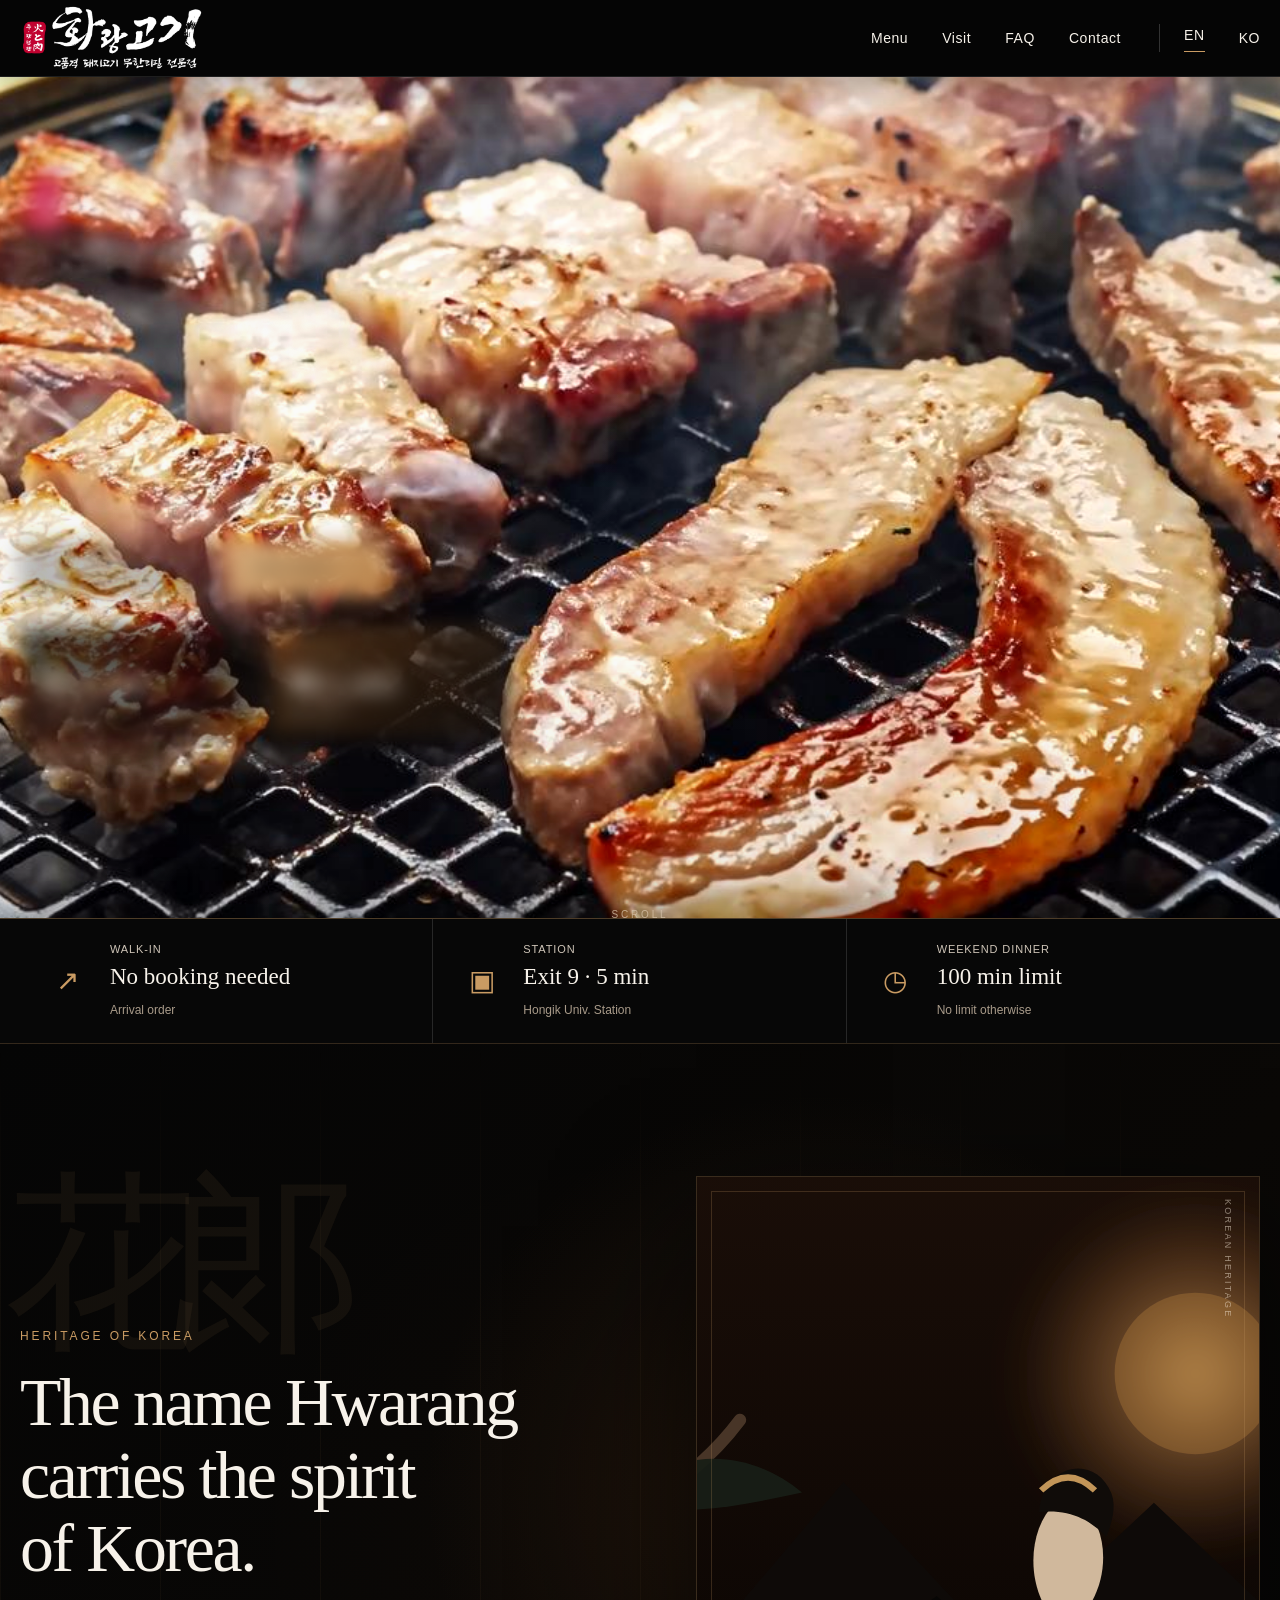
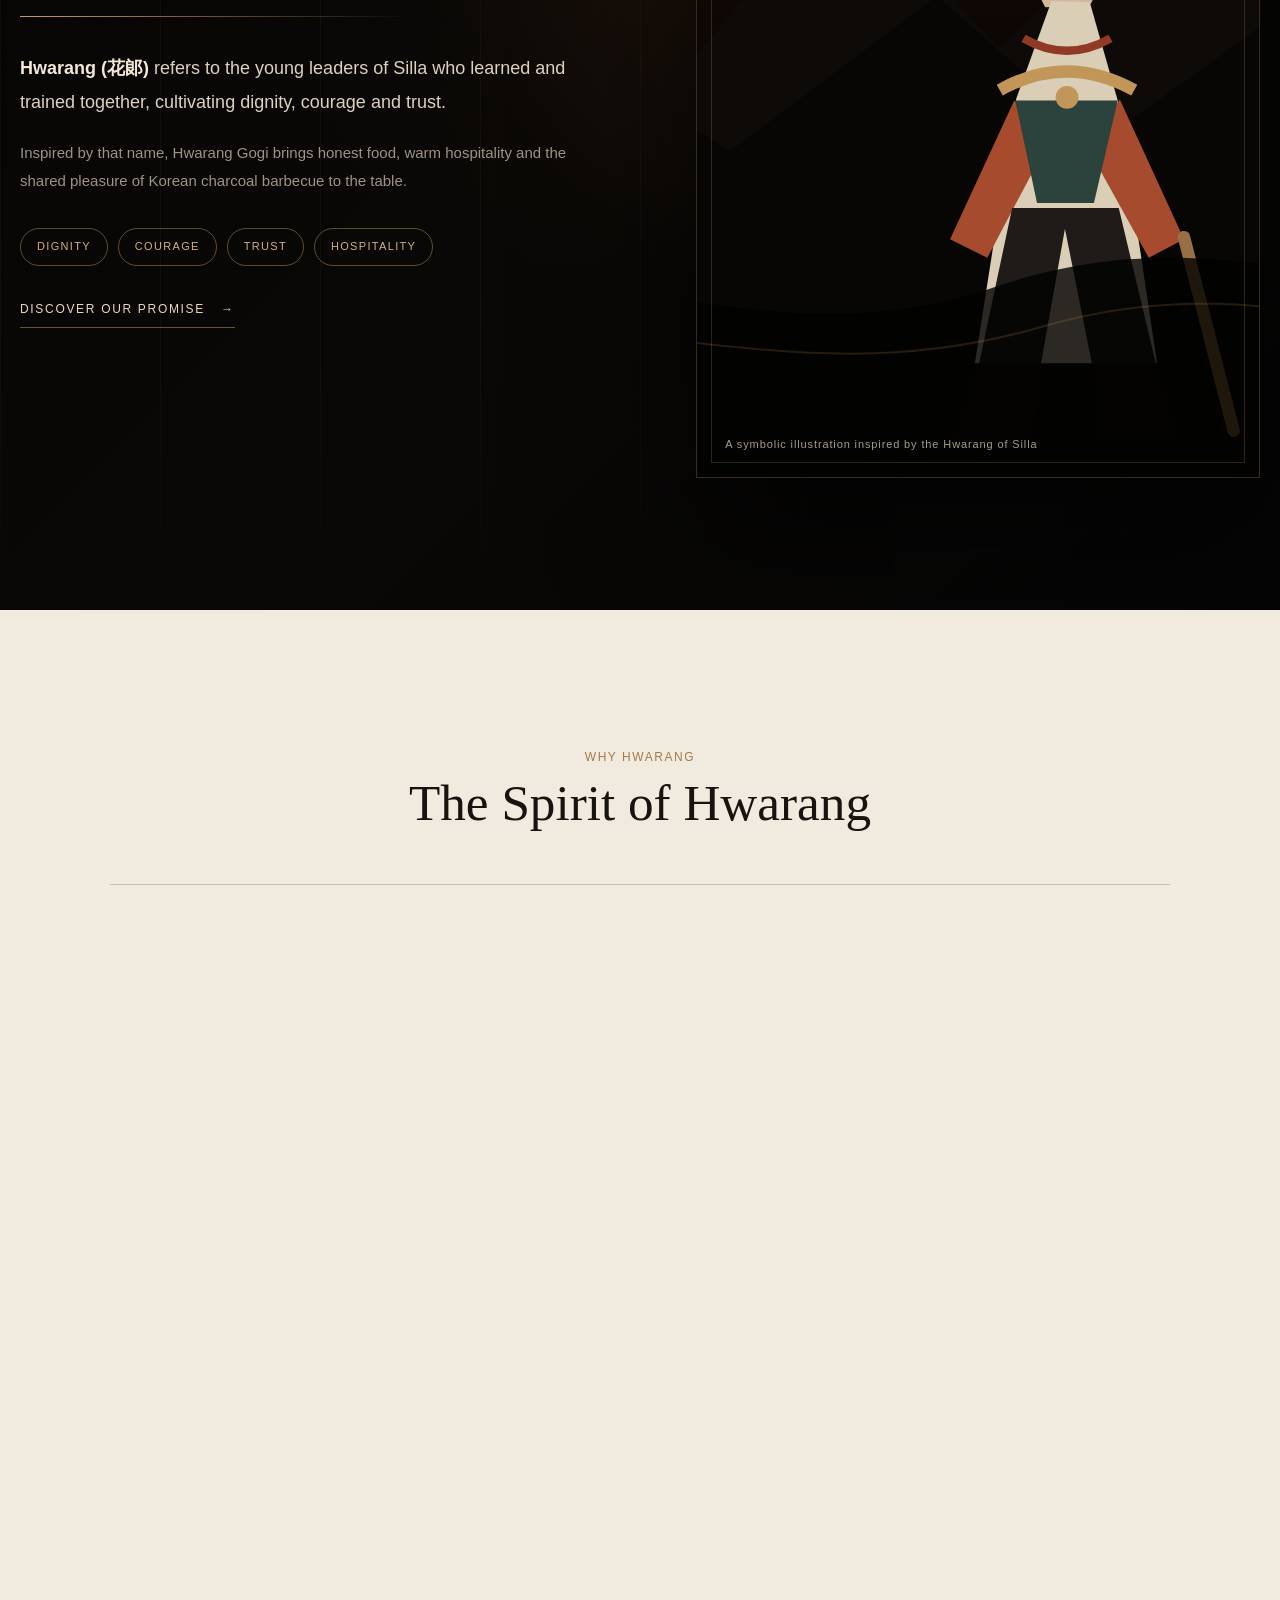
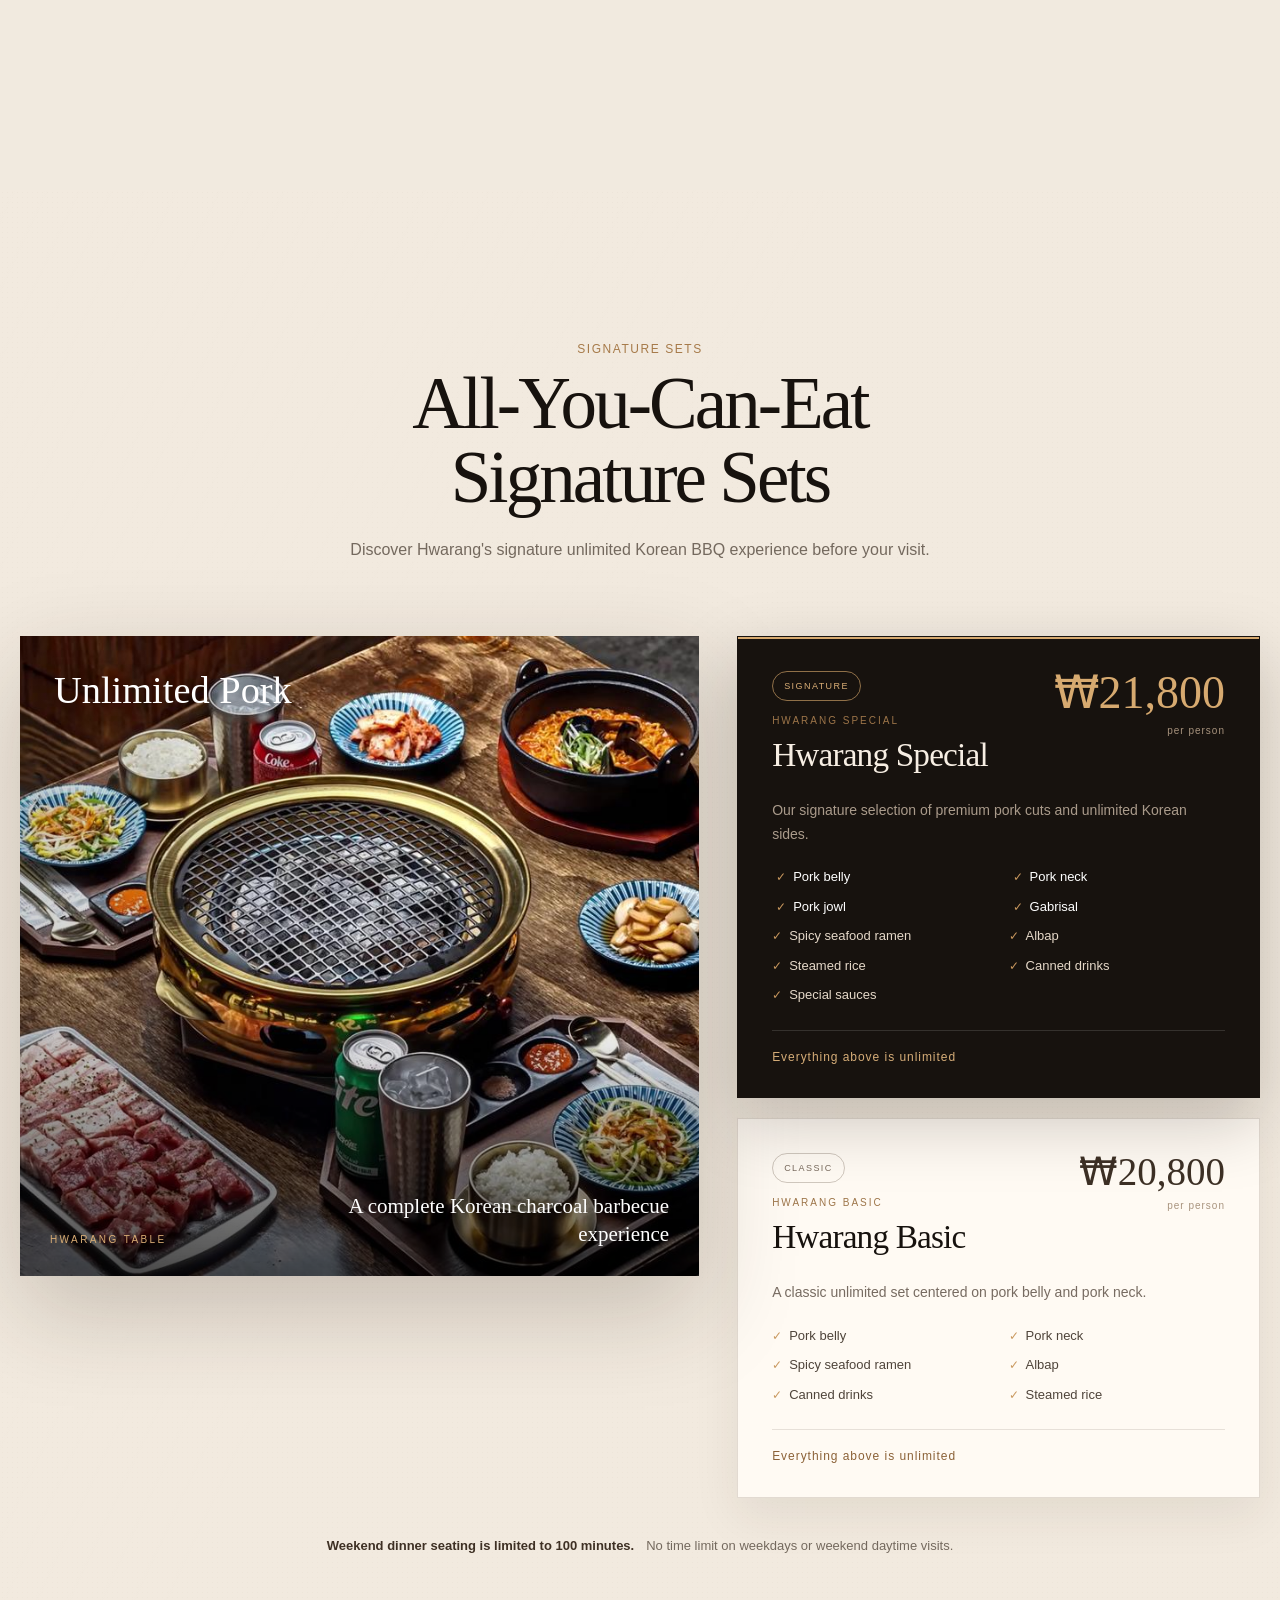
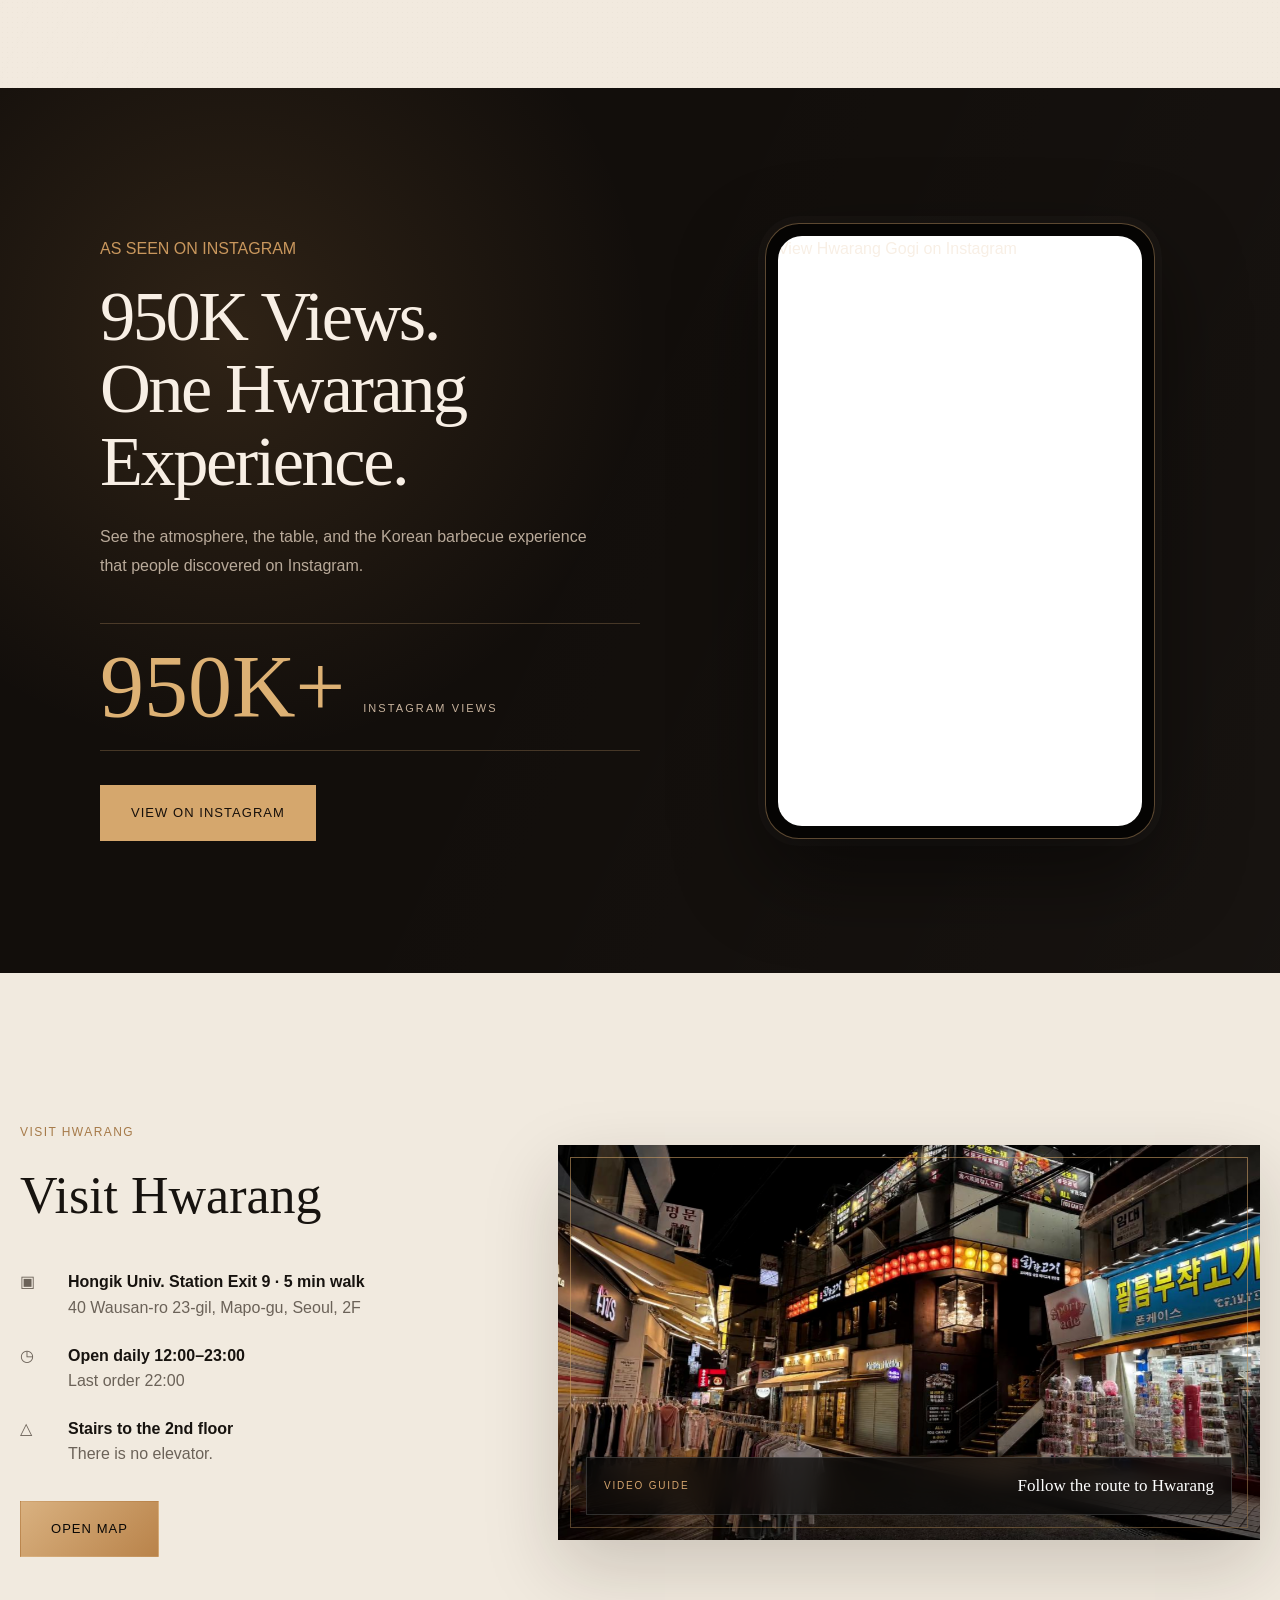
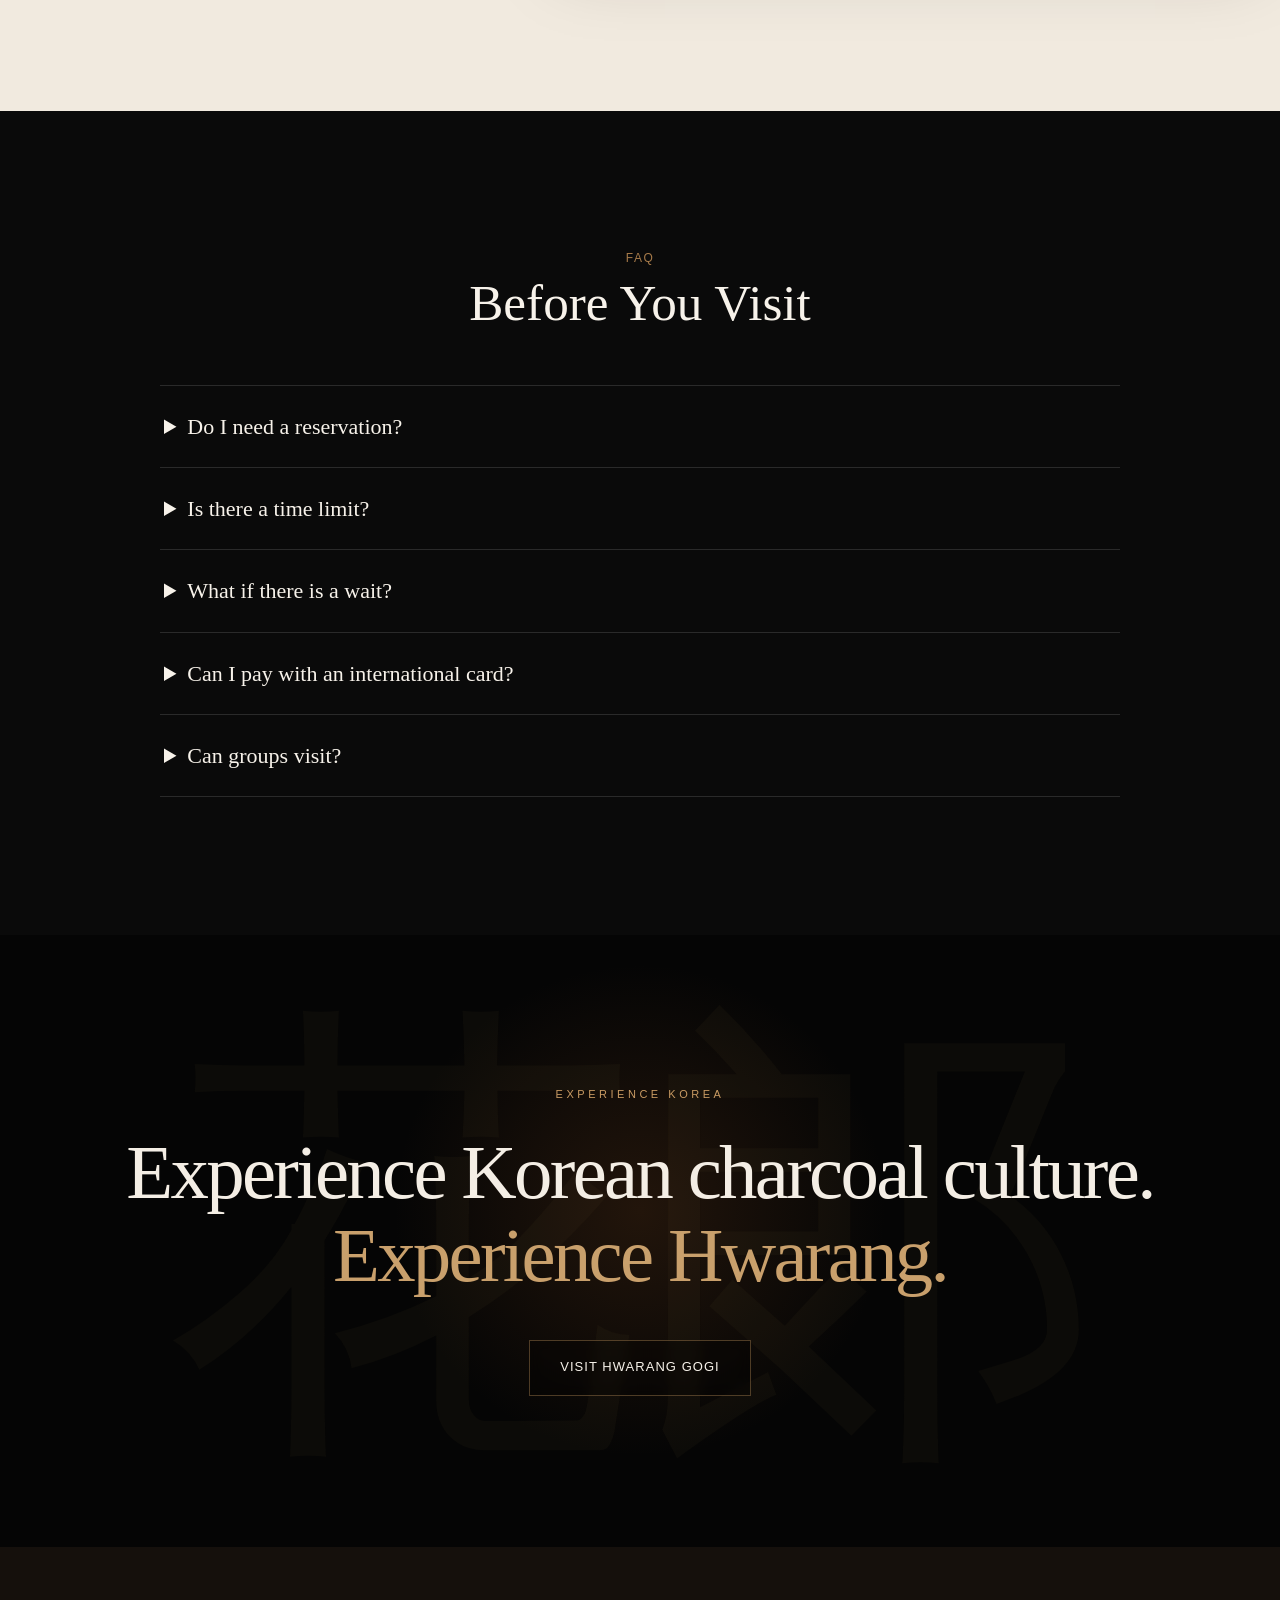
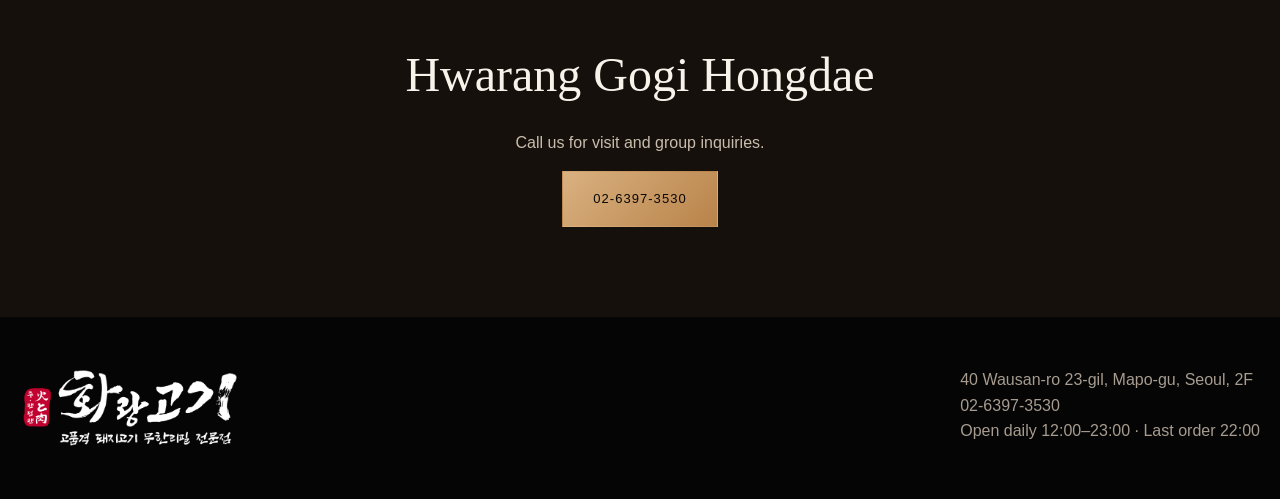
==== commit 081d4b78: "Add files via upload" ====
--- a/index.html
+++ b/index.html
@@ -5,7 +5,15 @@
 <script type="application/ld+json">{"@context":"https://schema.org","@type":"VideoObject","name":"Hwarang Gogi Hongdae — Charcoal Grilling","description":"Korean pork cuts grilling over charcoal at Hwarang Gogi Hongdae.","thumbnailUrl":"https://hwarang-hongdae.example/assets/img/hero-v14-poster.jpg","contentUrl":"https://hwarang-hongdae.example/assets/video/hwarang-hero-v14-1440p.mp4","duration":"PT8S"}</script>
 <script type="application/ld+json">{"@context":"https://schema.org","@type":"VideoObject","name":"Hwarang Gogi Hongdae — Signature All-You-Can-Eat Table","description":"The Hwarang Special and Hwarang Basic all-you-can-eat sets at Hwarang Gogi Hongdae.","thumbnailUrl":"https://hwarang-hongdae.example/assets/img/hwarang-signature-v24-poster.jpg","contentUrl":"https://hwarang-hongdae.example/assets/video/hwarang-signature-v24.mp4","duration":"PT4S"}</script>
 <script type="application/ld+json">{"@context":"https://schema.org","@type":"VideoObject","name":"Walking Directions to Hwarang Gogi Hongdae","description":"Walking route from Hongik Univ. Station Exit 9 to Hwarang Gogi Hongdae.","thumbnailUrl":"https://hwarang-hongdae.example/assets/img/hwarang-visit-v18-poster.jpg","contentUrl":"https://hwarang-hongdae.example/assets/video/hwarang-visit-v18.mp4","duration":"PT12S"}</script>
-</head><body class="cinematic-site v25-site"><div aria-hidden="true" class="v25-splash"><div class="v25-splash-mark"><span class="v25-splash-hanja">花郞</span><span class="v25-splash-name">HWARANG</span></div></div>
+<style>
+@media (max-width:768px){
+.hero video, .hero__video, video.hero-video{
+object-fit:cover !important;
+object-position:center 35% !important;
+transform:scale(1.2) !important;
+}
+}
+</style></head><body class="cinematic-site v25-site"><div aria-hidden="true" class="v25-splash"><div class="v25-splash-mark"><span class="v25-splash-hanja">花郞</span><span class="v25-splash-name">HWARANG</span></div></div>
 <a class="skip-link" href="#main">Skip to content</a>
 <header class="site-header"><div class="container"><a class="brand-logo" href="#hero"><img alt="Hwarang Gogi Hongdae" src="assets/img/hwarang-logo.png"/></a><div class="header-right"><nav aria-label="Main" class="desktop-nav"><a href="#menu">Menu</a><a href="#location">Visit</a><a href="#faq">FAQ</a><a href="#contact">Contact</a></nav><div class="desktop-lang"><a aria-current="true" href="index.html">EN</a><a href="ko/index.html">KO</a></div></div><button aria-controls="mobile-nav" aria-expanded="false" aria-label="Menu" class="nav-toggle" data-nav-toggle=""><span></span></button></div><nav aria-hidden="true" aria-label="Main" class="mobile-nav" id="mobile-nav" inert=""><a href="#menu">Menu</a><a href="#location">Visit</a><a href="#faq">FAQ</a><a href="#contact">Contact</a><a href="ko/index.html">한국어</a></nav></header>
 <main id="main"><section class="hero hero-video cinematic-hero v15-hero v16-hero" data-hero-reveal="" id="hero">
--- a/assets/css/main.css
+++ b/assets/css/main.css
@@ -458,3 +458,55 @@
     min-height:100%;
   }
 }
+
+
+/* V32.1 mobile font reliability fix: force KoPubWorld Batang on every Korean text element. */
+html[lang='ko'] body,
+html[lang='ko'] body button,
+html[lang='ko'] body input,
+html[lang='ko'] body textarea,
+html[lang='ko'] body select,
+html[lang='ko'] body a,
+html[lang='ko'] body p,
+html[lang='ko'] body span,
+html[lang='ko'] body small,
+html[lang='ko'] body strong,
+html[lang='ko'] body em,
+html[lang='ko'] body address,
+html[lang='ko'] body summary,
+html[lang='ko'] body h1,
+html[lang='ko'] body h2,
+html[lang='ko'] body h3,
+html[lang='ko'] body h4,
+html[lang='ko'] body li,
+html[lang='ko'] body label {
+  font-family:'KoPubWorld Batang','KoPub Batang','Noto Serif KR','Batang','바탕',serif !important;
+}
+
+/* V32.2 — Mobile hero video: reduce excessive crop on portrait screens */
+@media (max-width: 760px) {
+  .hero-bg {
+    background: #050505 url('../img/hero-v14-poster.jpg') center center / cover no-repeat;
+  }
+
+  .hero-bg video,
+  .v15-hero .hero-bg video,
+  .v16-hero .hero-bg video {
+    width: 100%;
+    height: 100%;
+    object-fit: contain;
+    object-position: center 36%;
+    transform: scale(1.55);
+    transform-origin: center 38%;
+  }
+}
+
+@media (max-width: 430px) {
+  .hero-bg video,
+  .v15-hero .hero-bg video,
+  .v16-hero .hero-bg video {
+    transform: scale(1.45);
+    object-position: center 35%;
+    transform-origin: center 34%;
+  }
+}
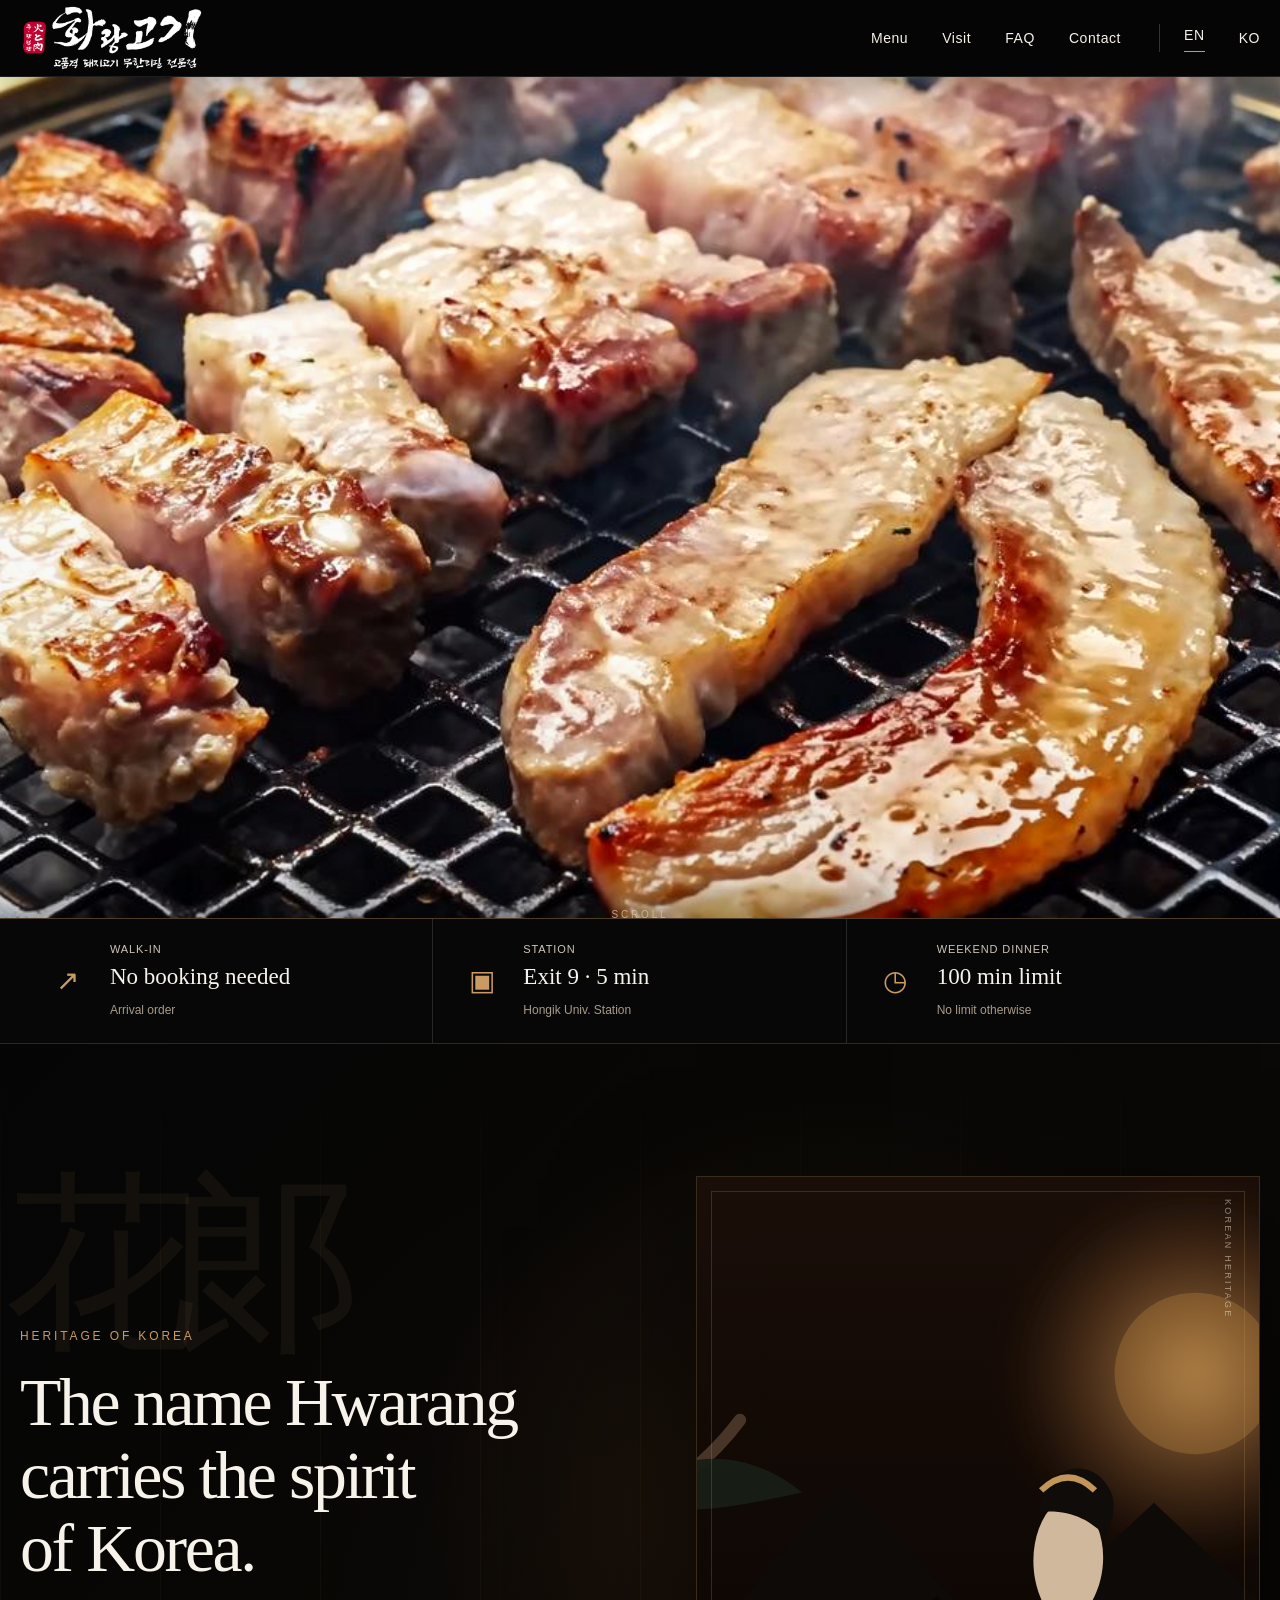
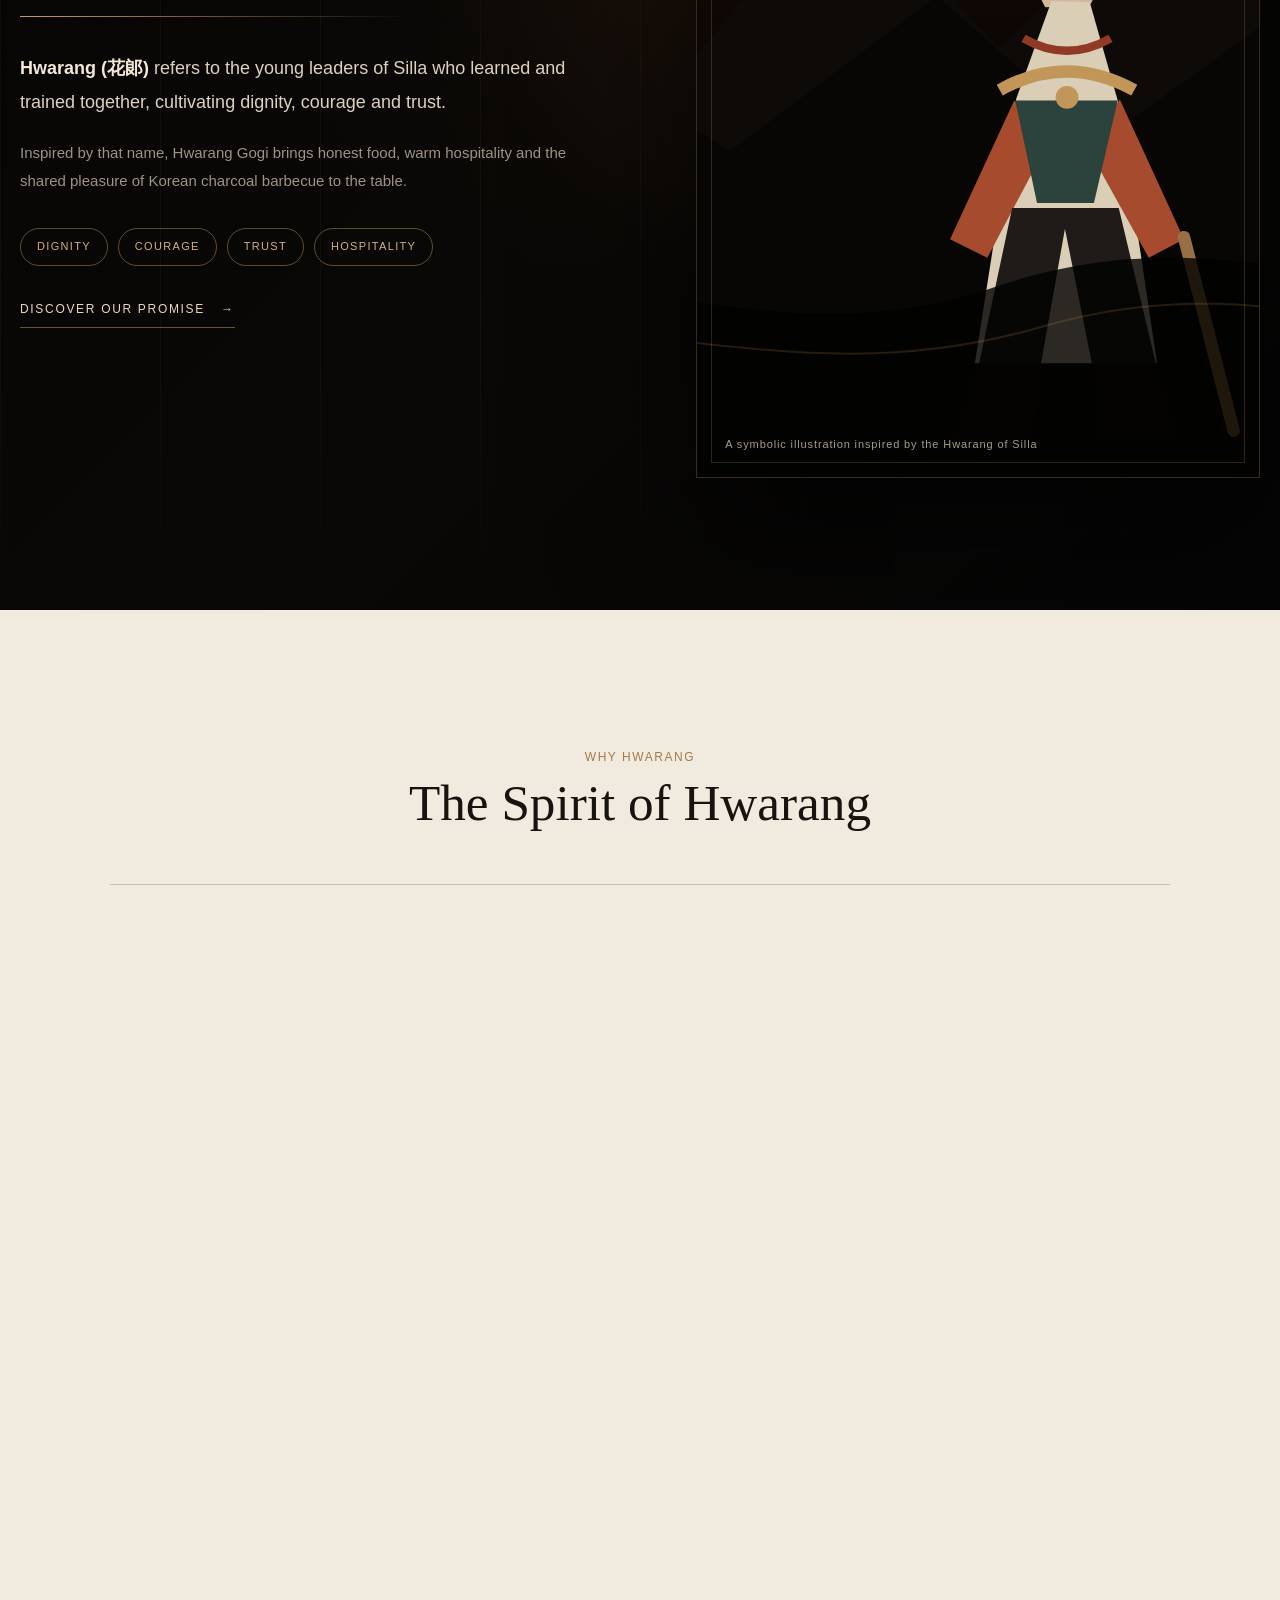
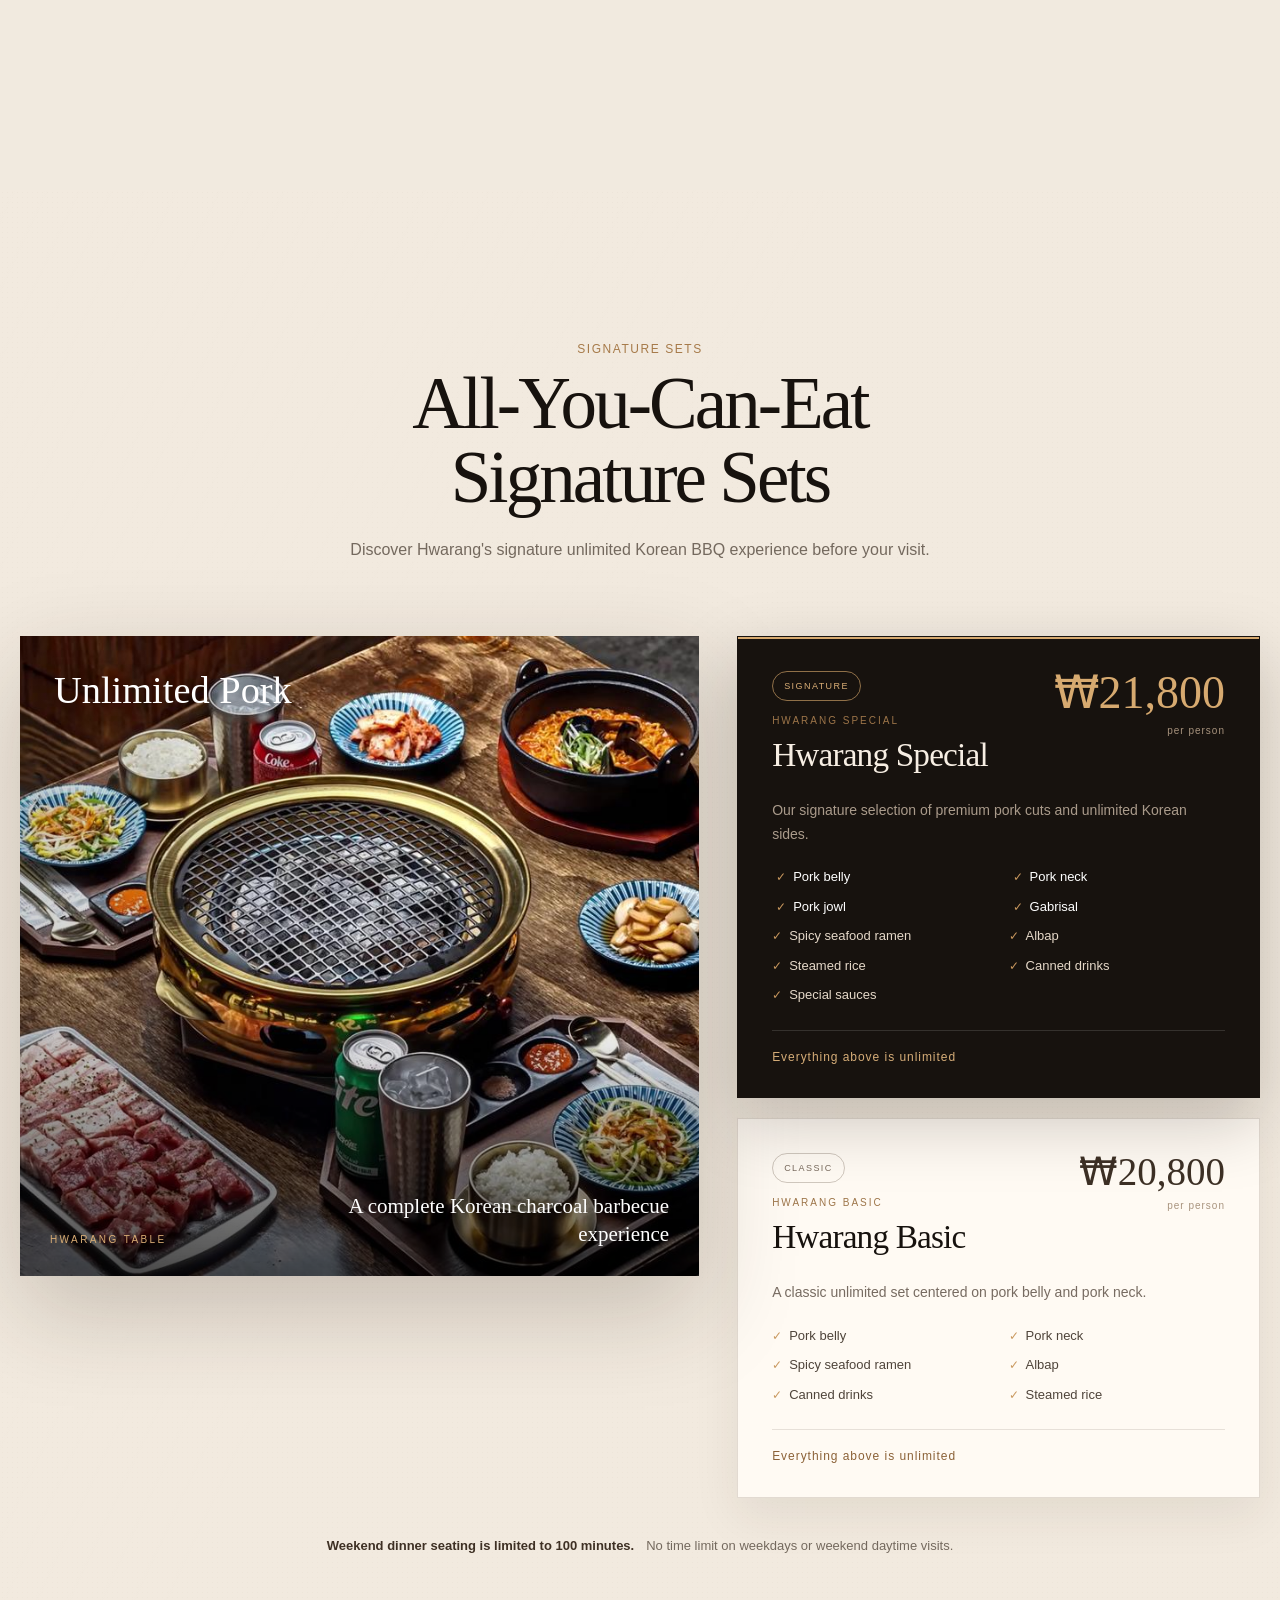
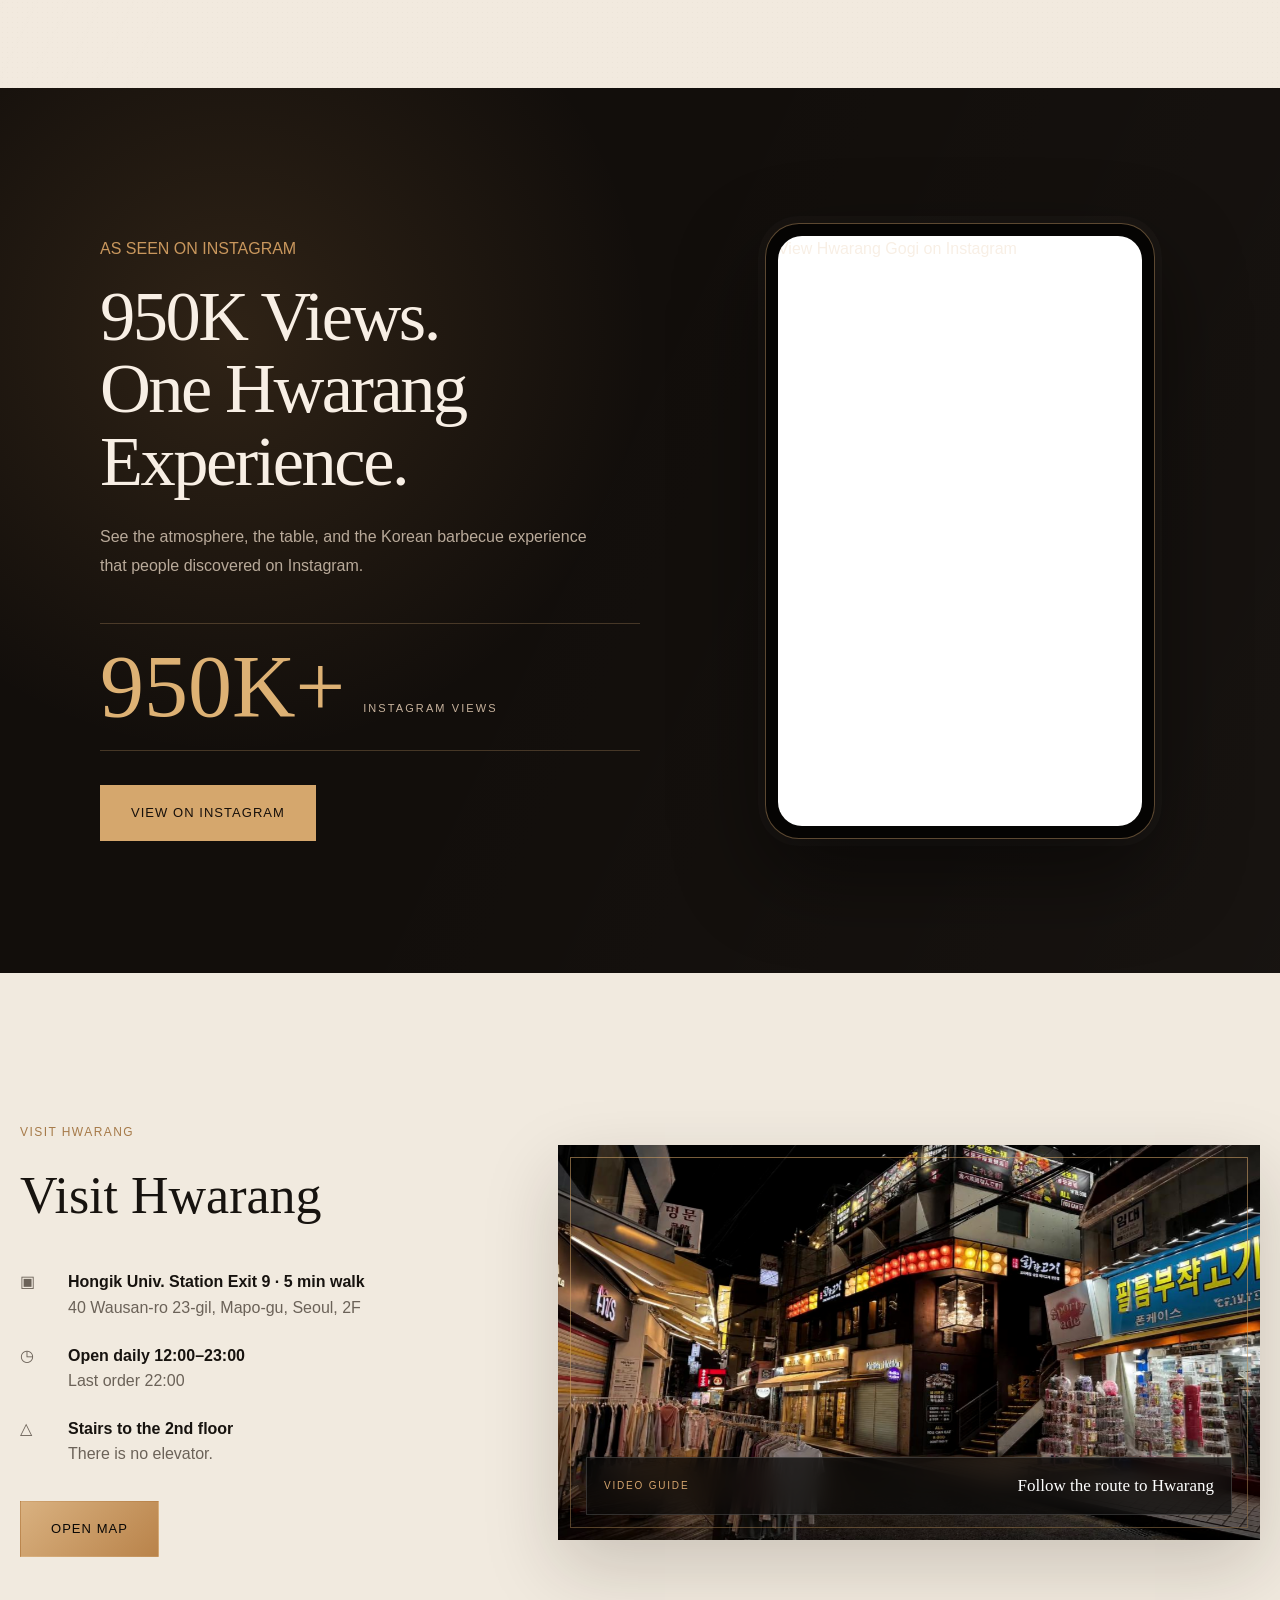
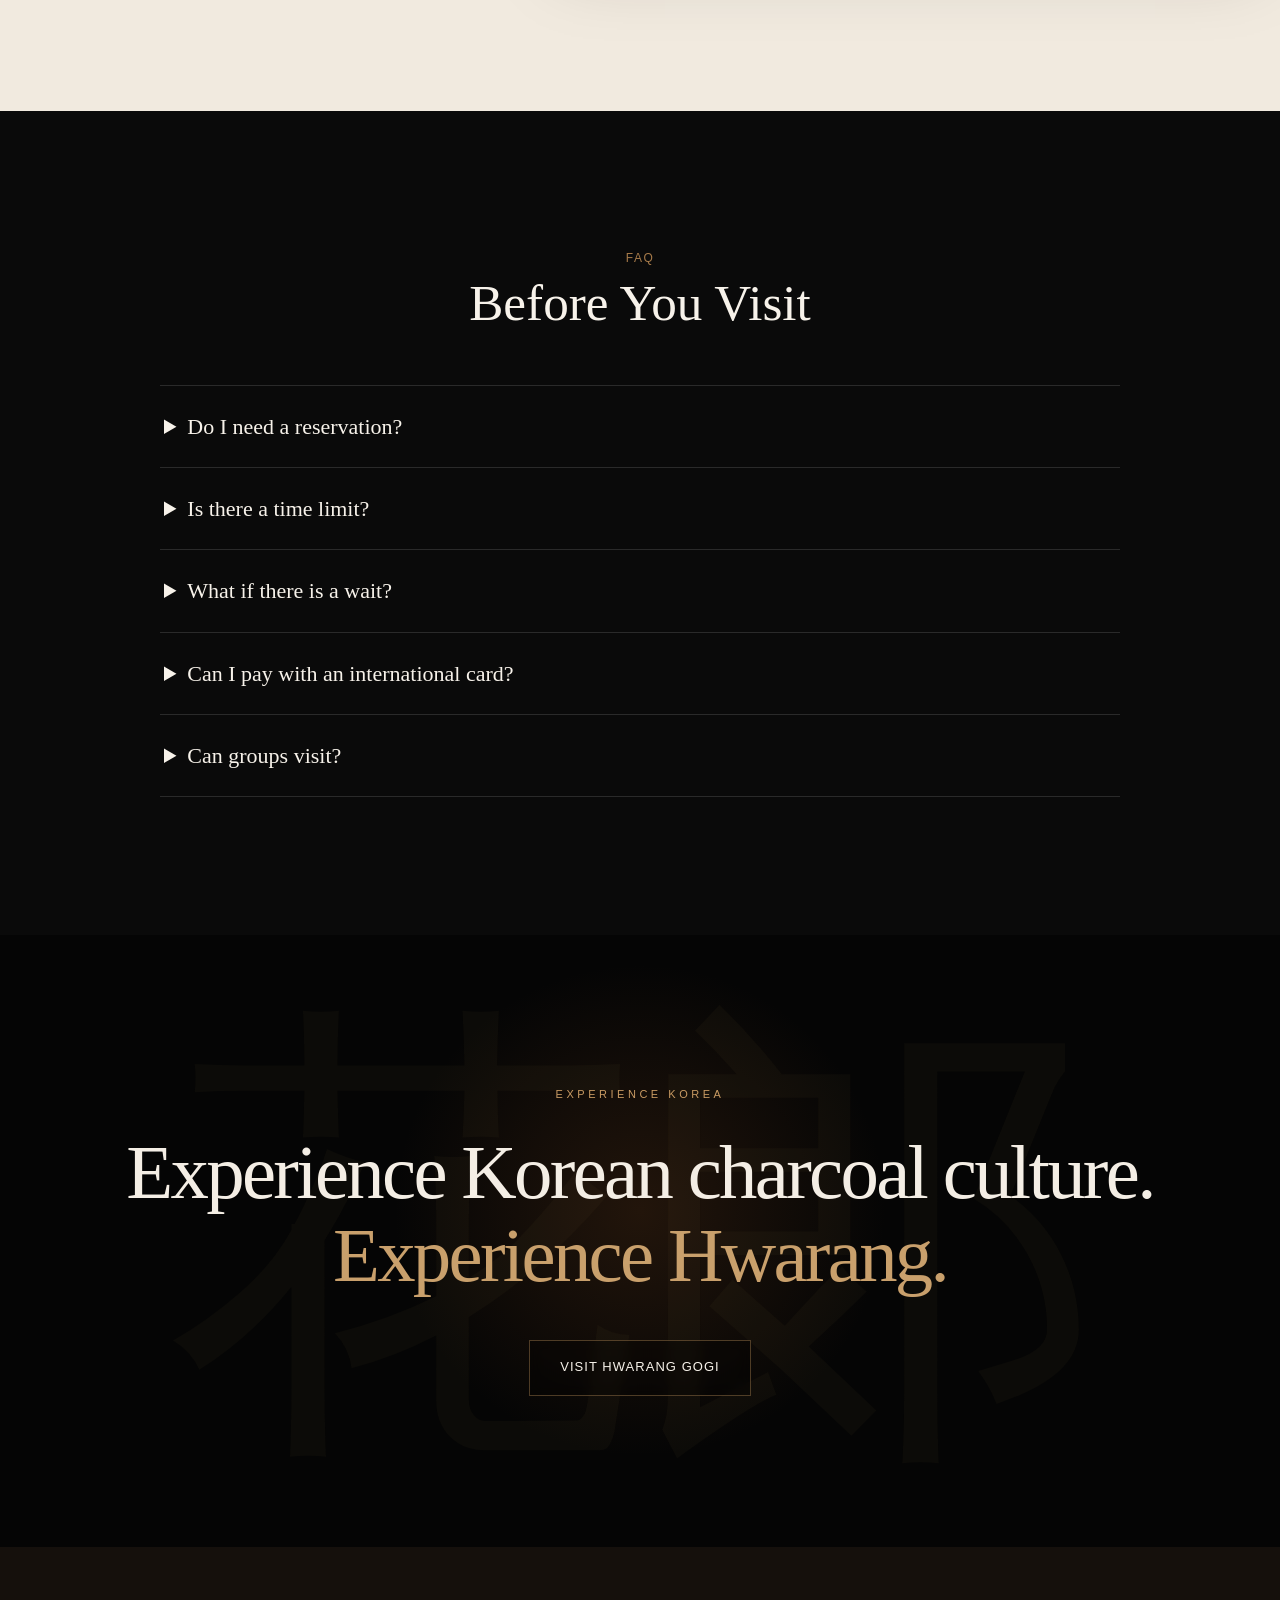
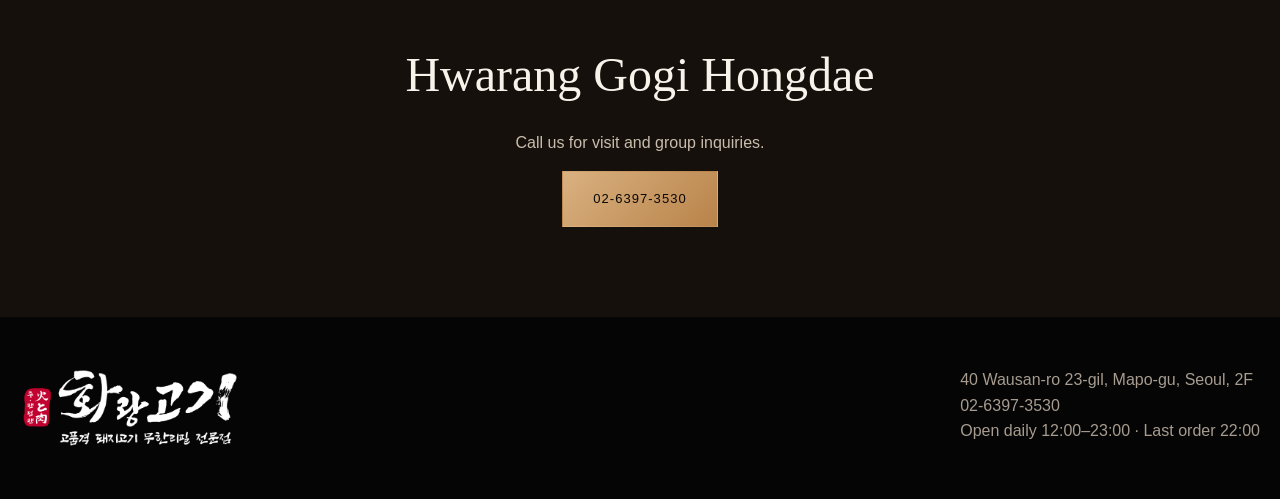
==== commit 552a4169: "Add files via upload" ====
--- a/index.html
+++ b/index.html
@@ -10,7 +10,7 @@
 .hero video, .hero__video, video.hero-video{
 object-fit:cover !important;
 object-position:center 35% !important;
-transform:scale(1.2) !important;
+transform:scale(1.15) !important;
 }
 }
 </style></head><body class="cinematic-site v25-site"><div aria-hidden="true" class="v25-splash"><div class="v25-splash-mark"><span class="v25-splash-hanja">花郞</span><span class="v25-splash-name">HWARANG</span></div></div>
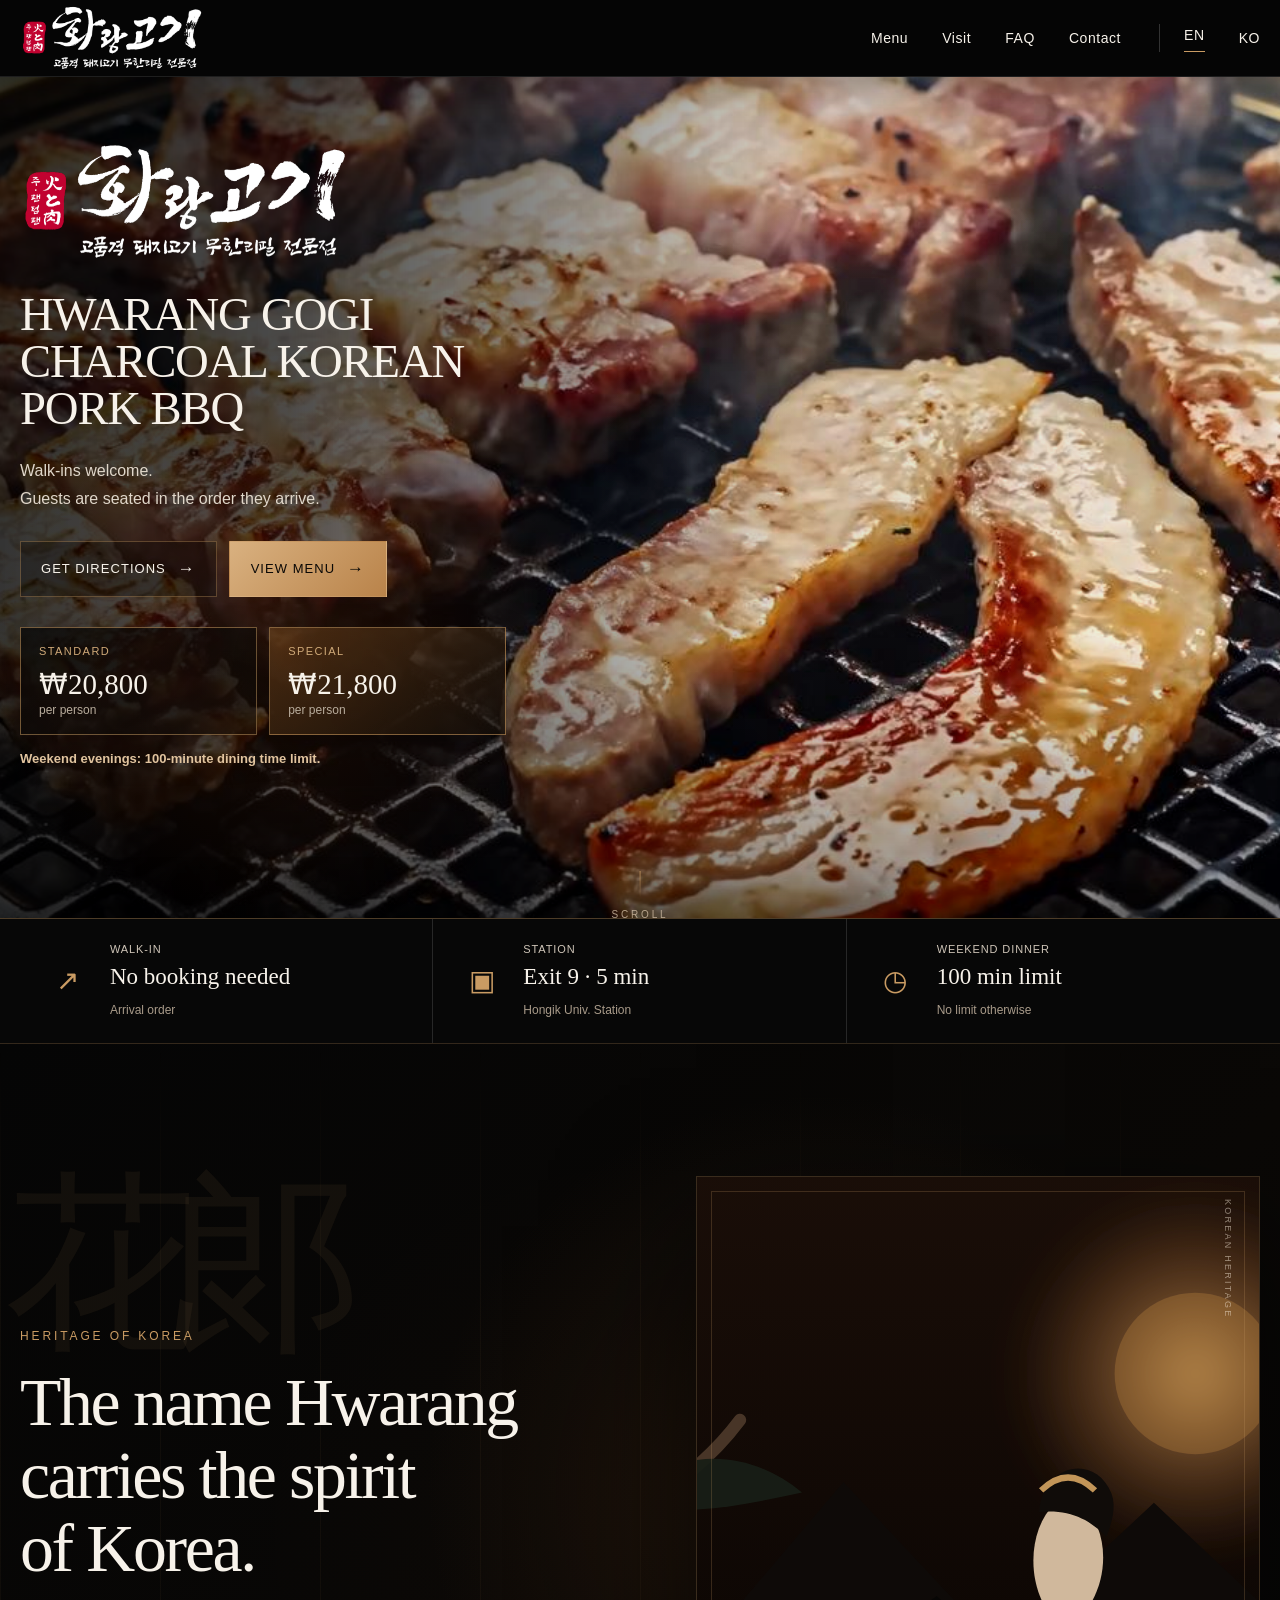
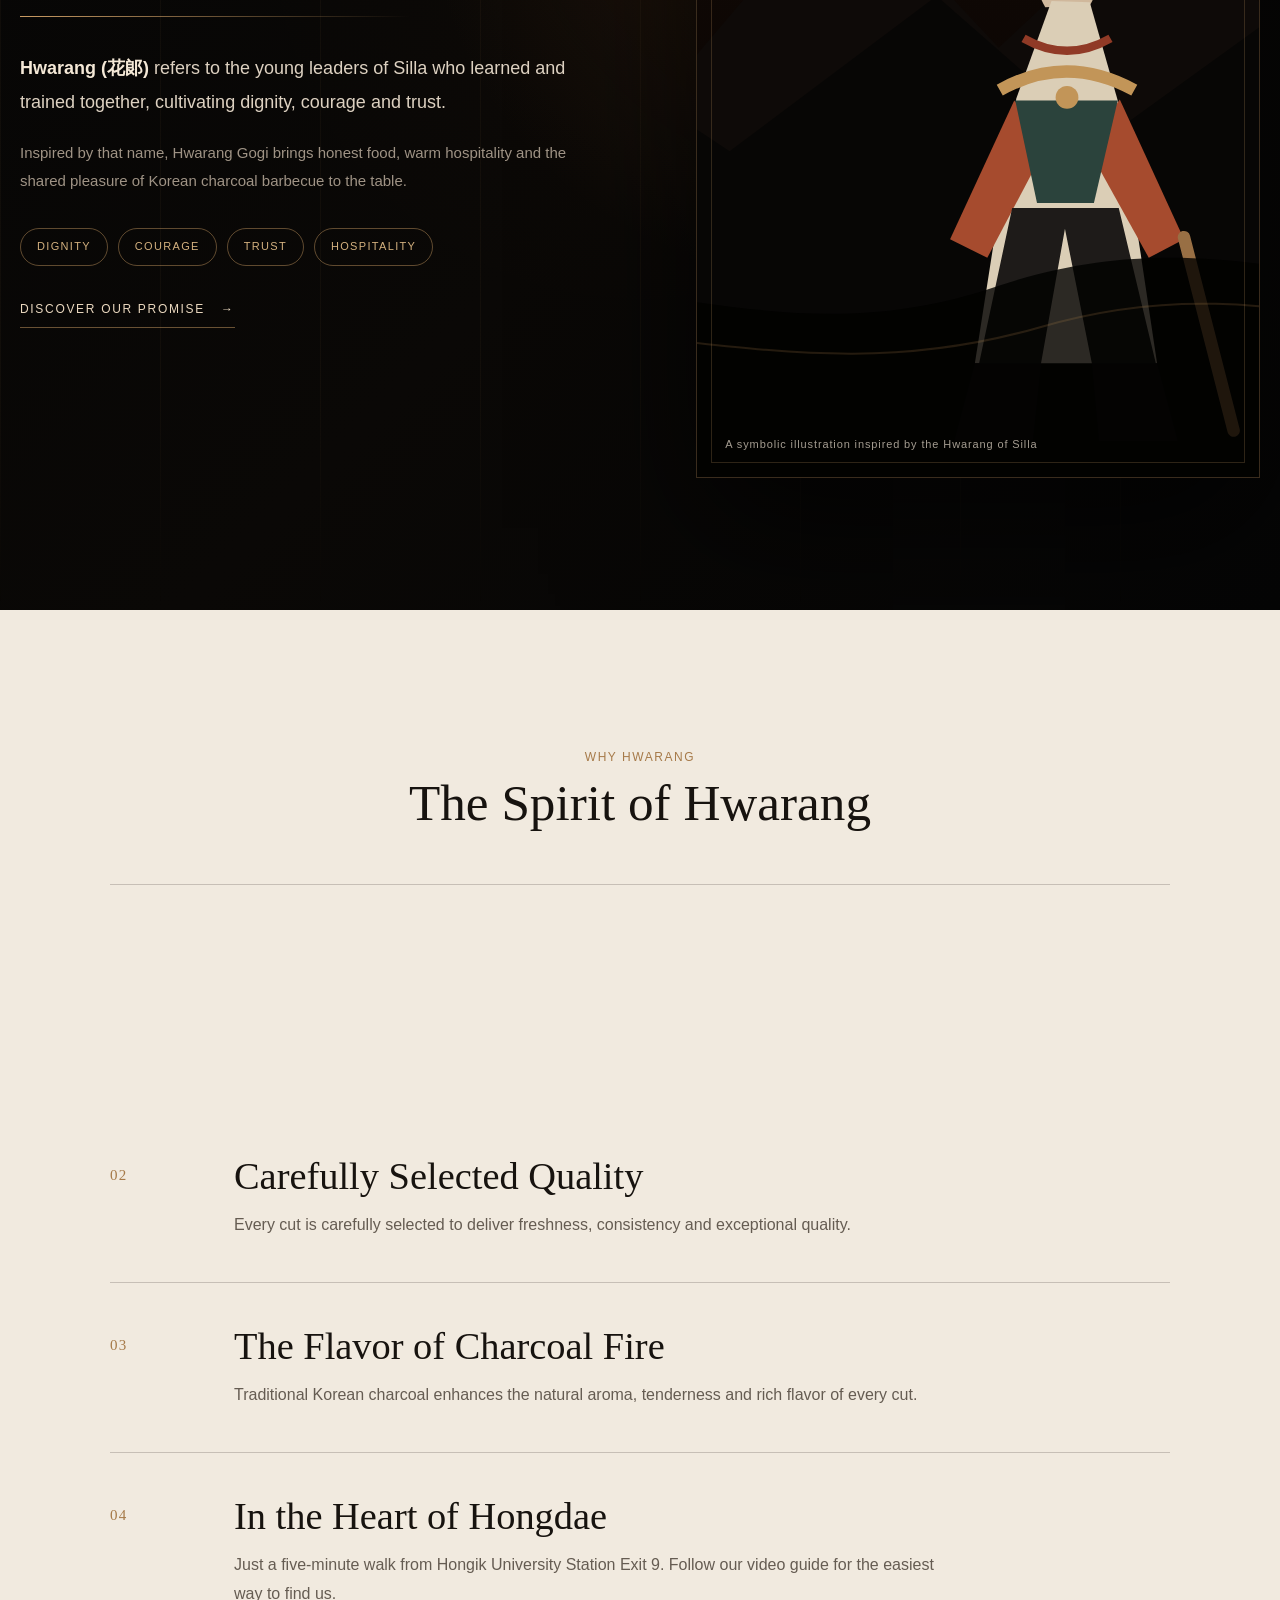
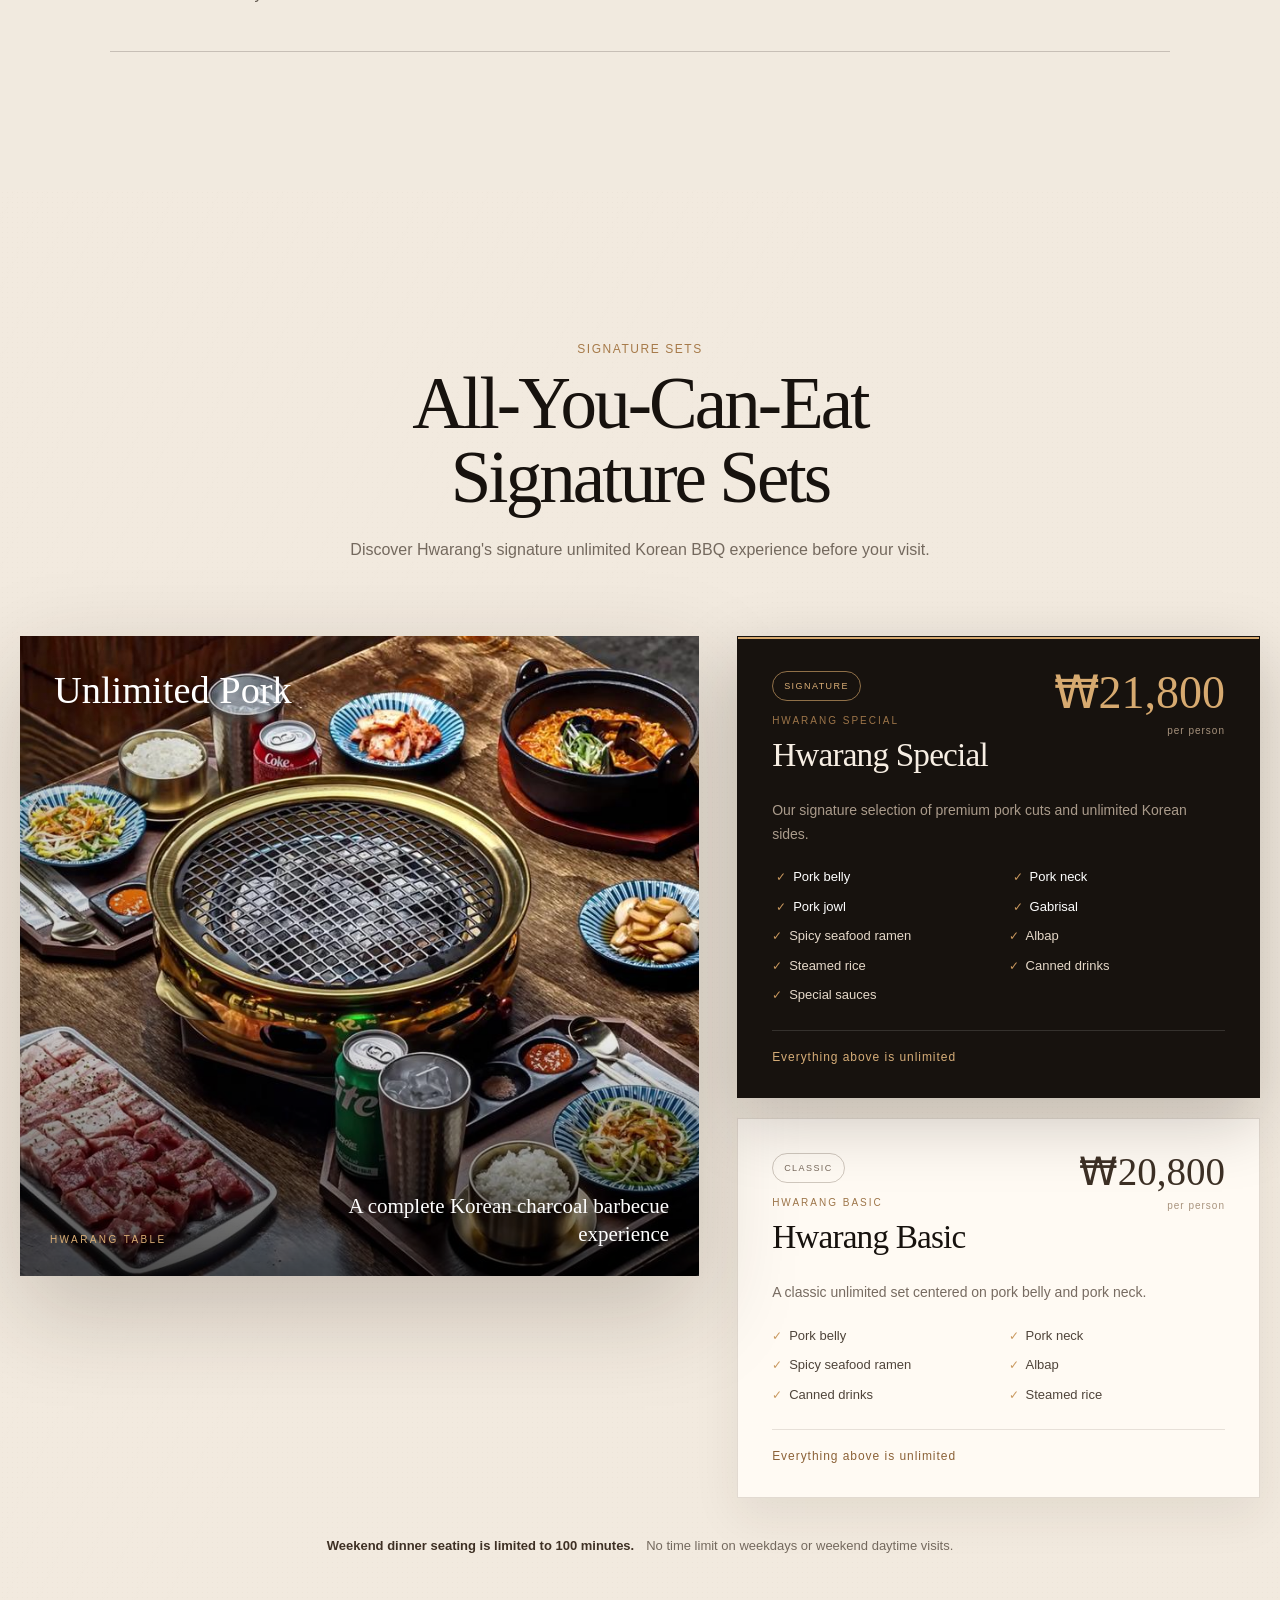
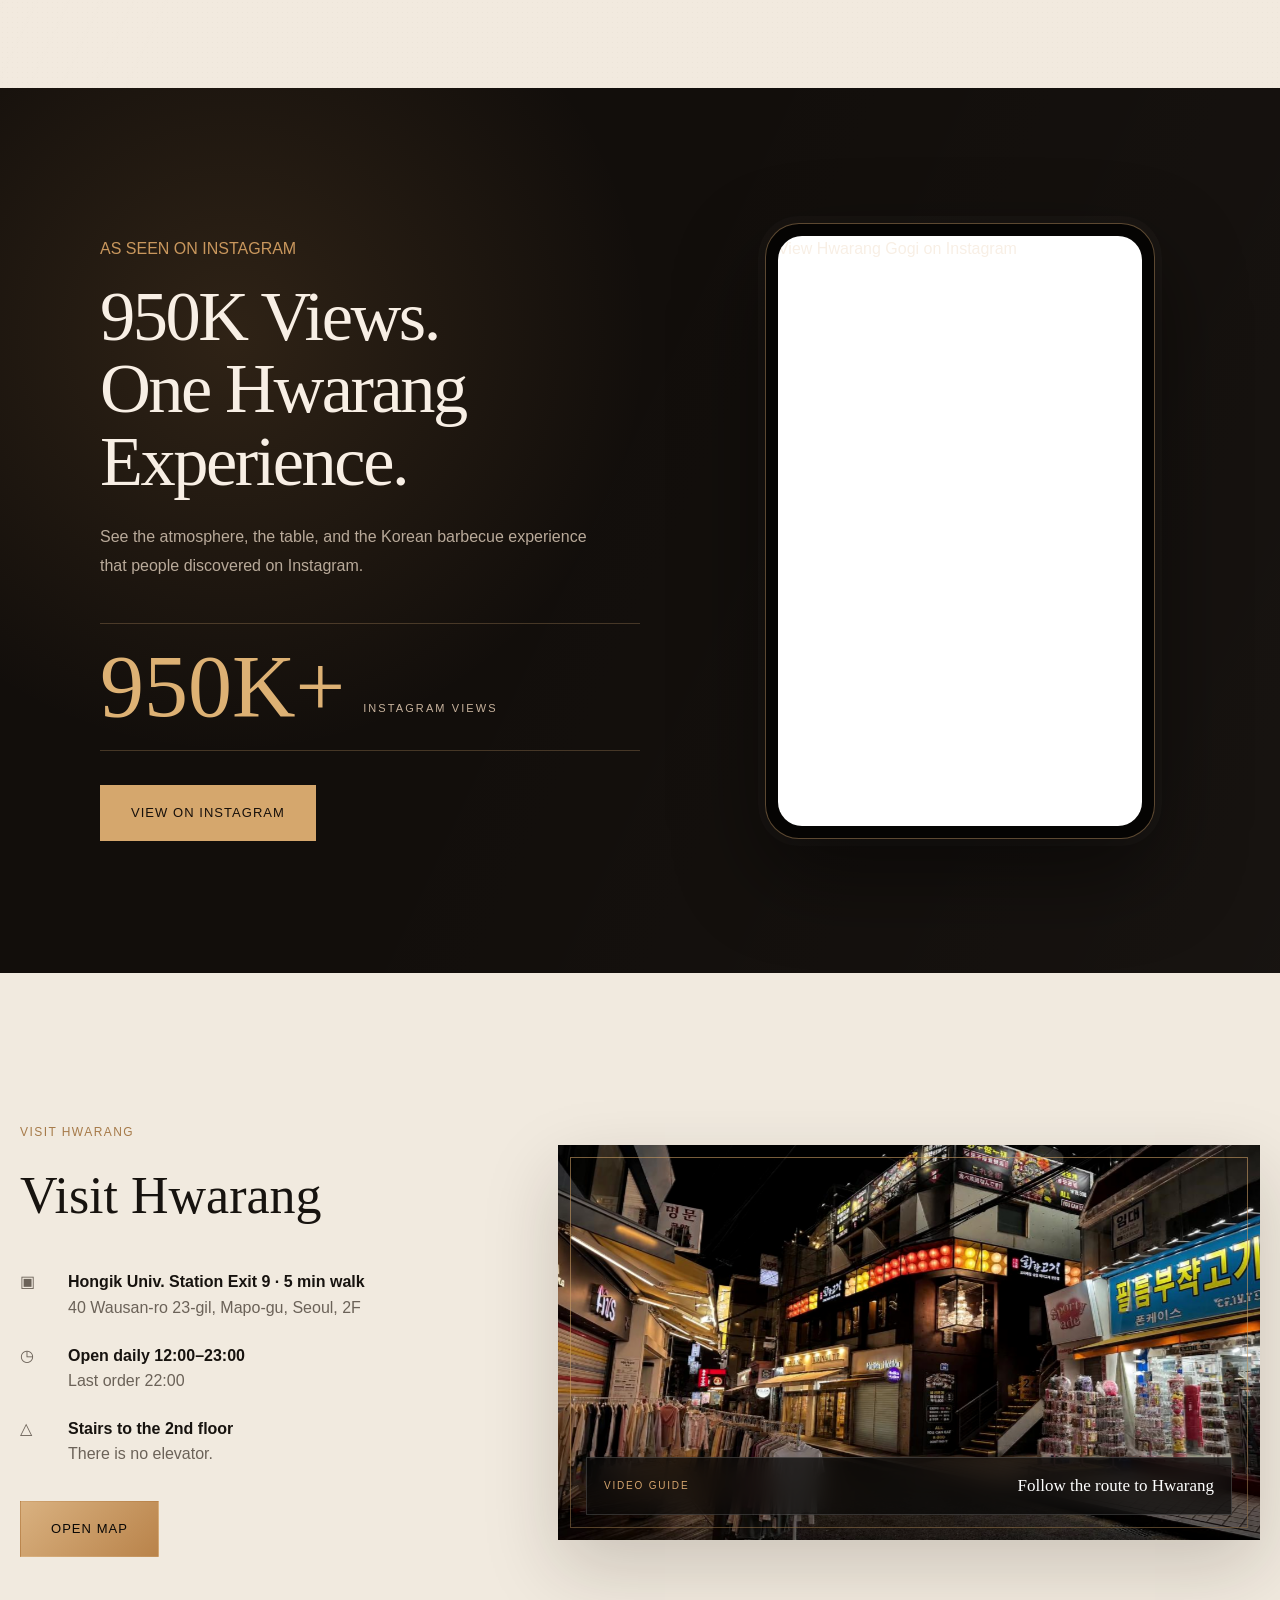
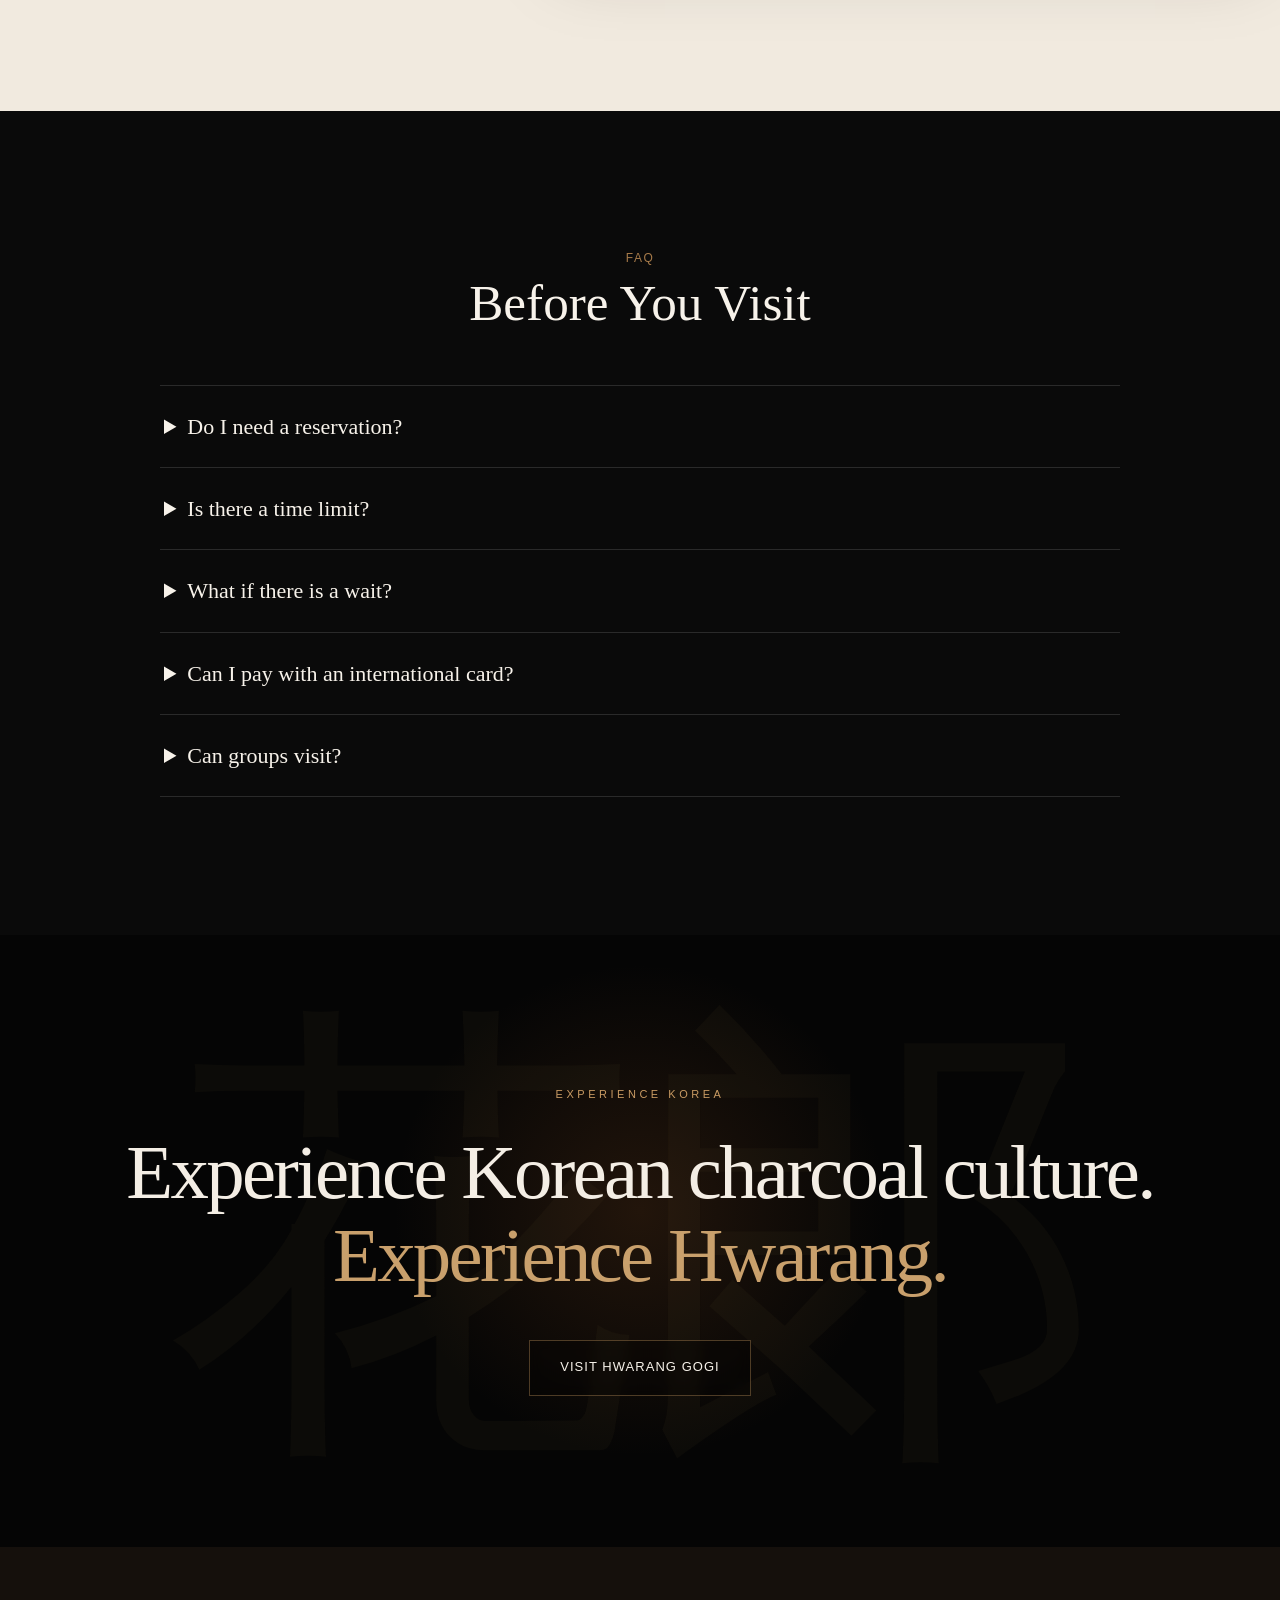
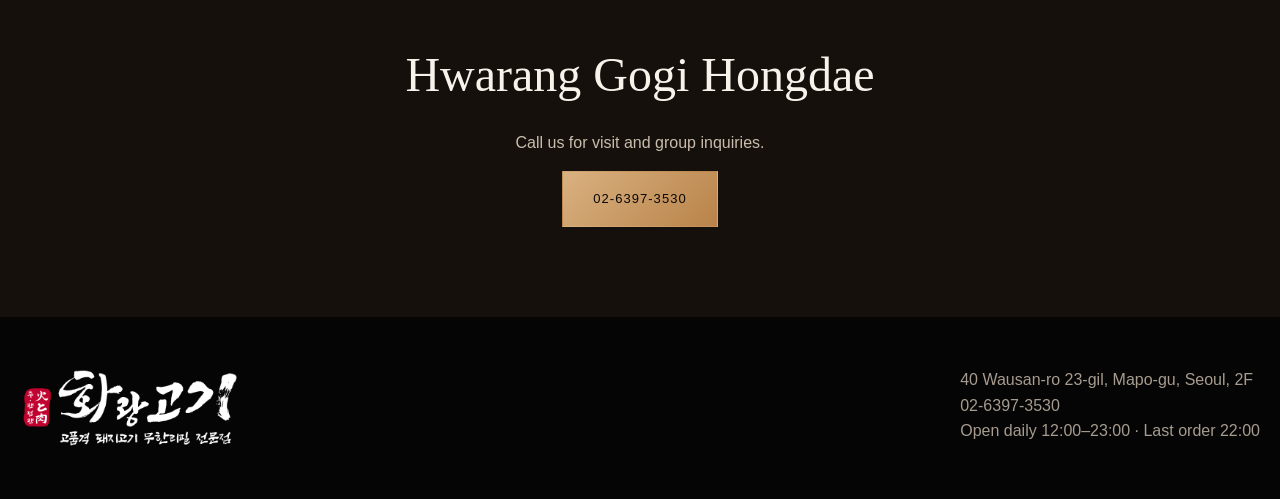
==== commit 46659799: "Add files via upload" ====
--- a/index.html
+++ b/index.html
@@ -9,8 +9,8 @@
 @media (max-width:768px){
 .hero video, .hero__video, video.hero-video{
 object-fit:cover !important;
-object-position:center 35% !important;
-transform:scale(1.15) !important;
+object-position:45% 35% !important;
+transform:scale(1.14) !important;
 }
 }
 </style></head><body class="cinematic-site v25-site"><div aria-hidden="true" class="v25-splash"><div class="v25-splash-mark"><span class="v25-splash-hanja">花郞</span><span class="v25-splash-name">HWARANG</span></div></div>
